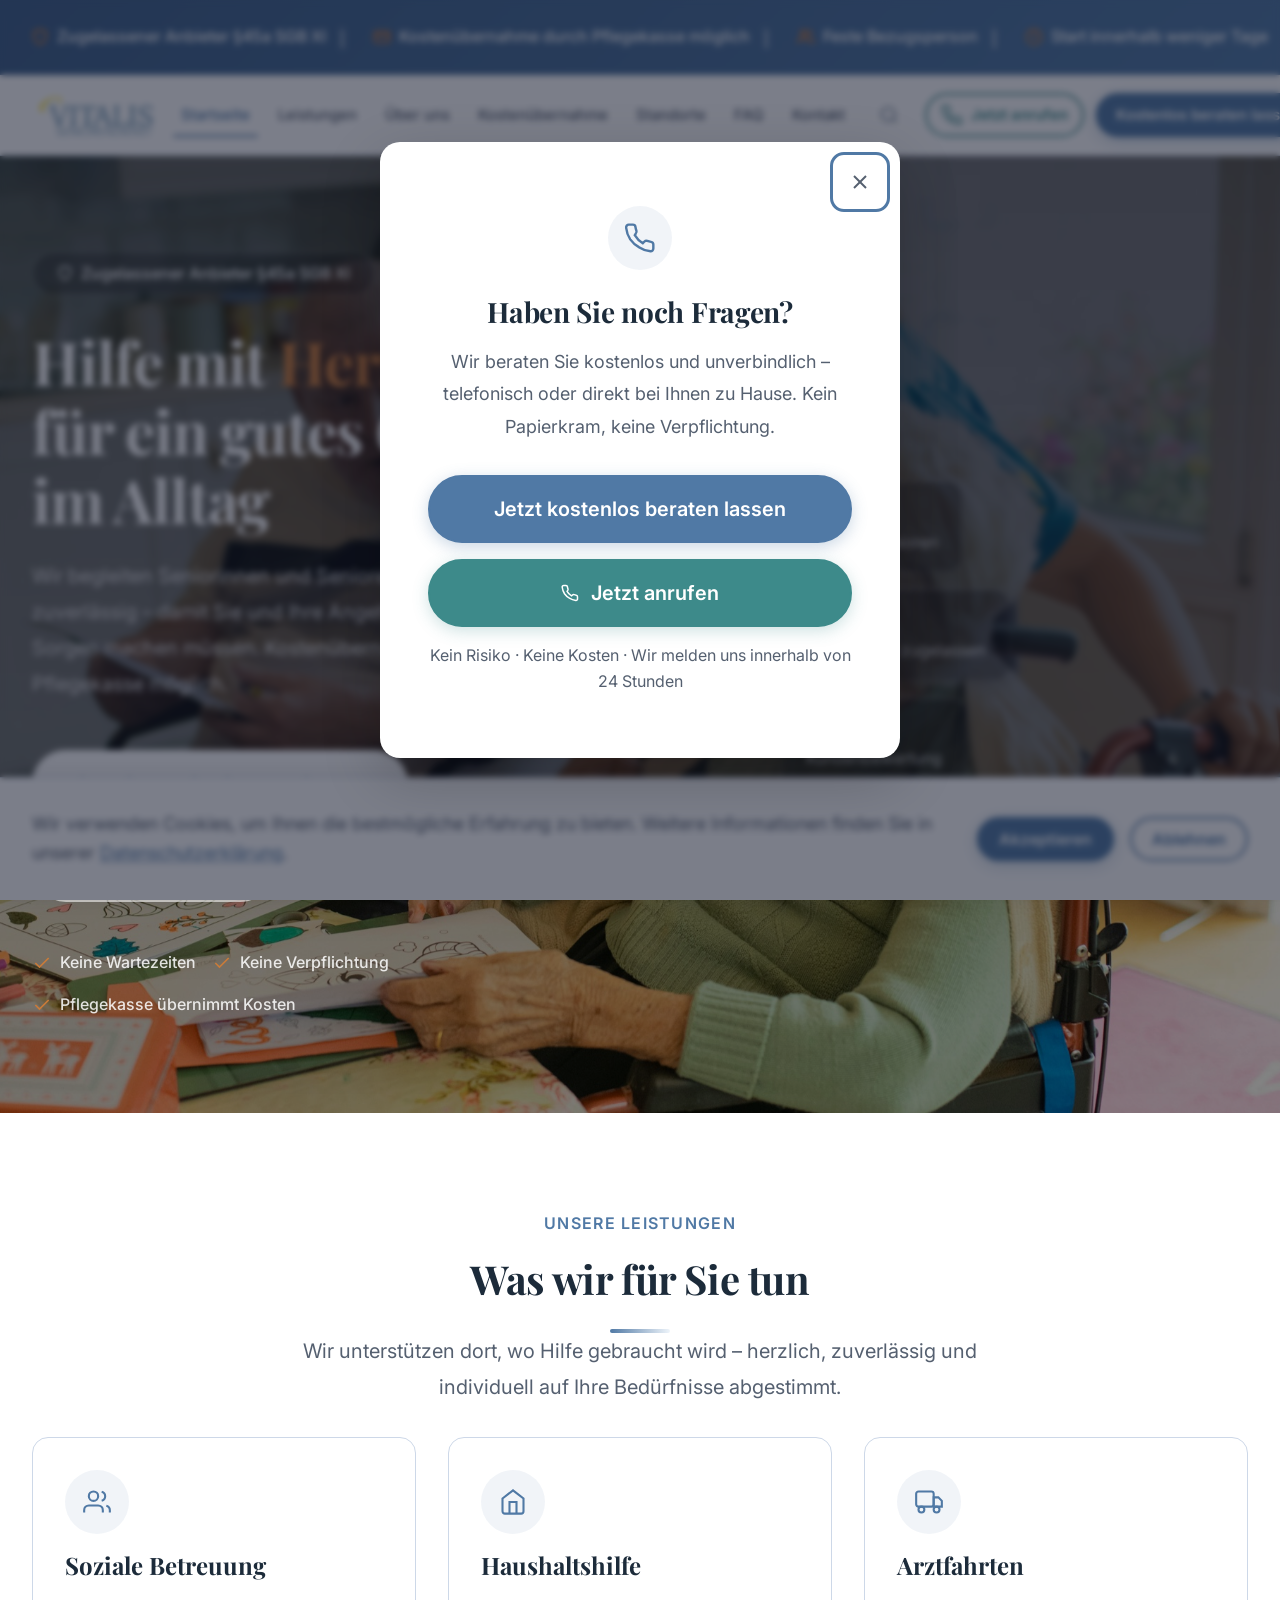
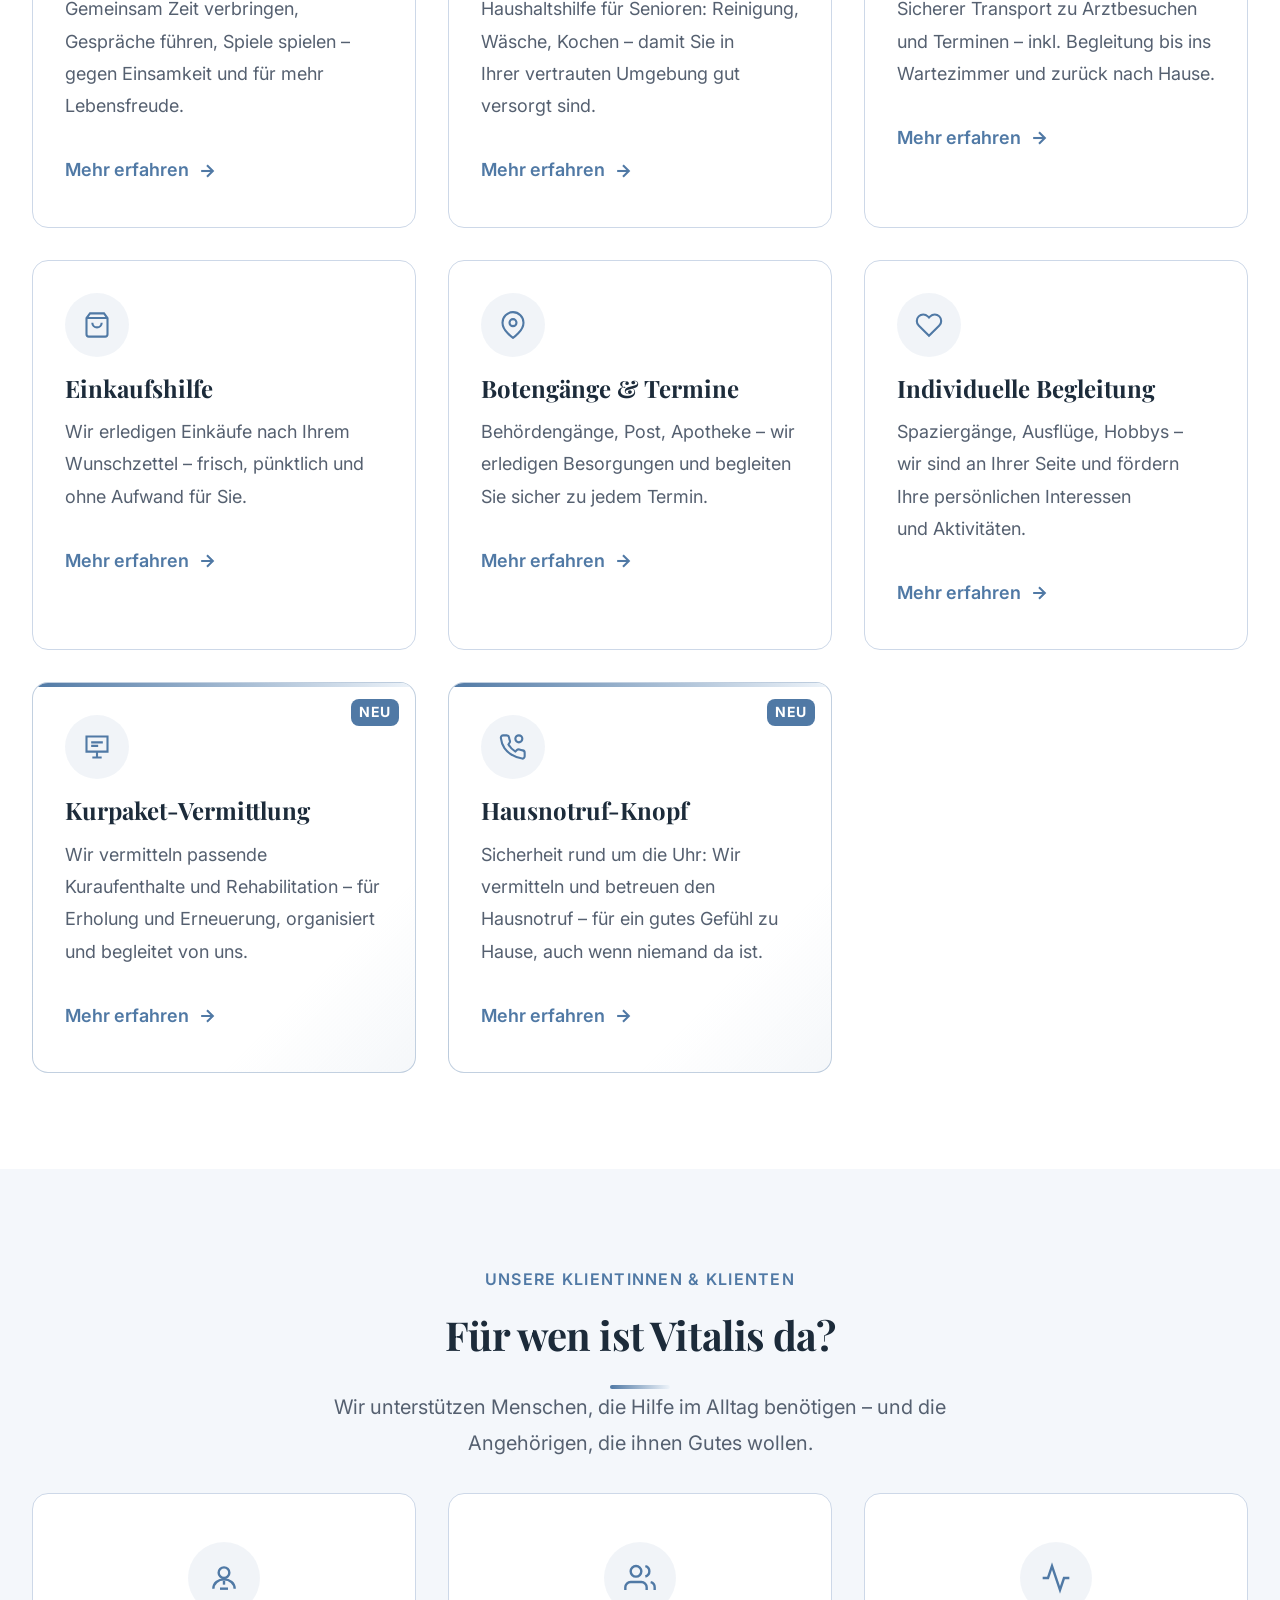
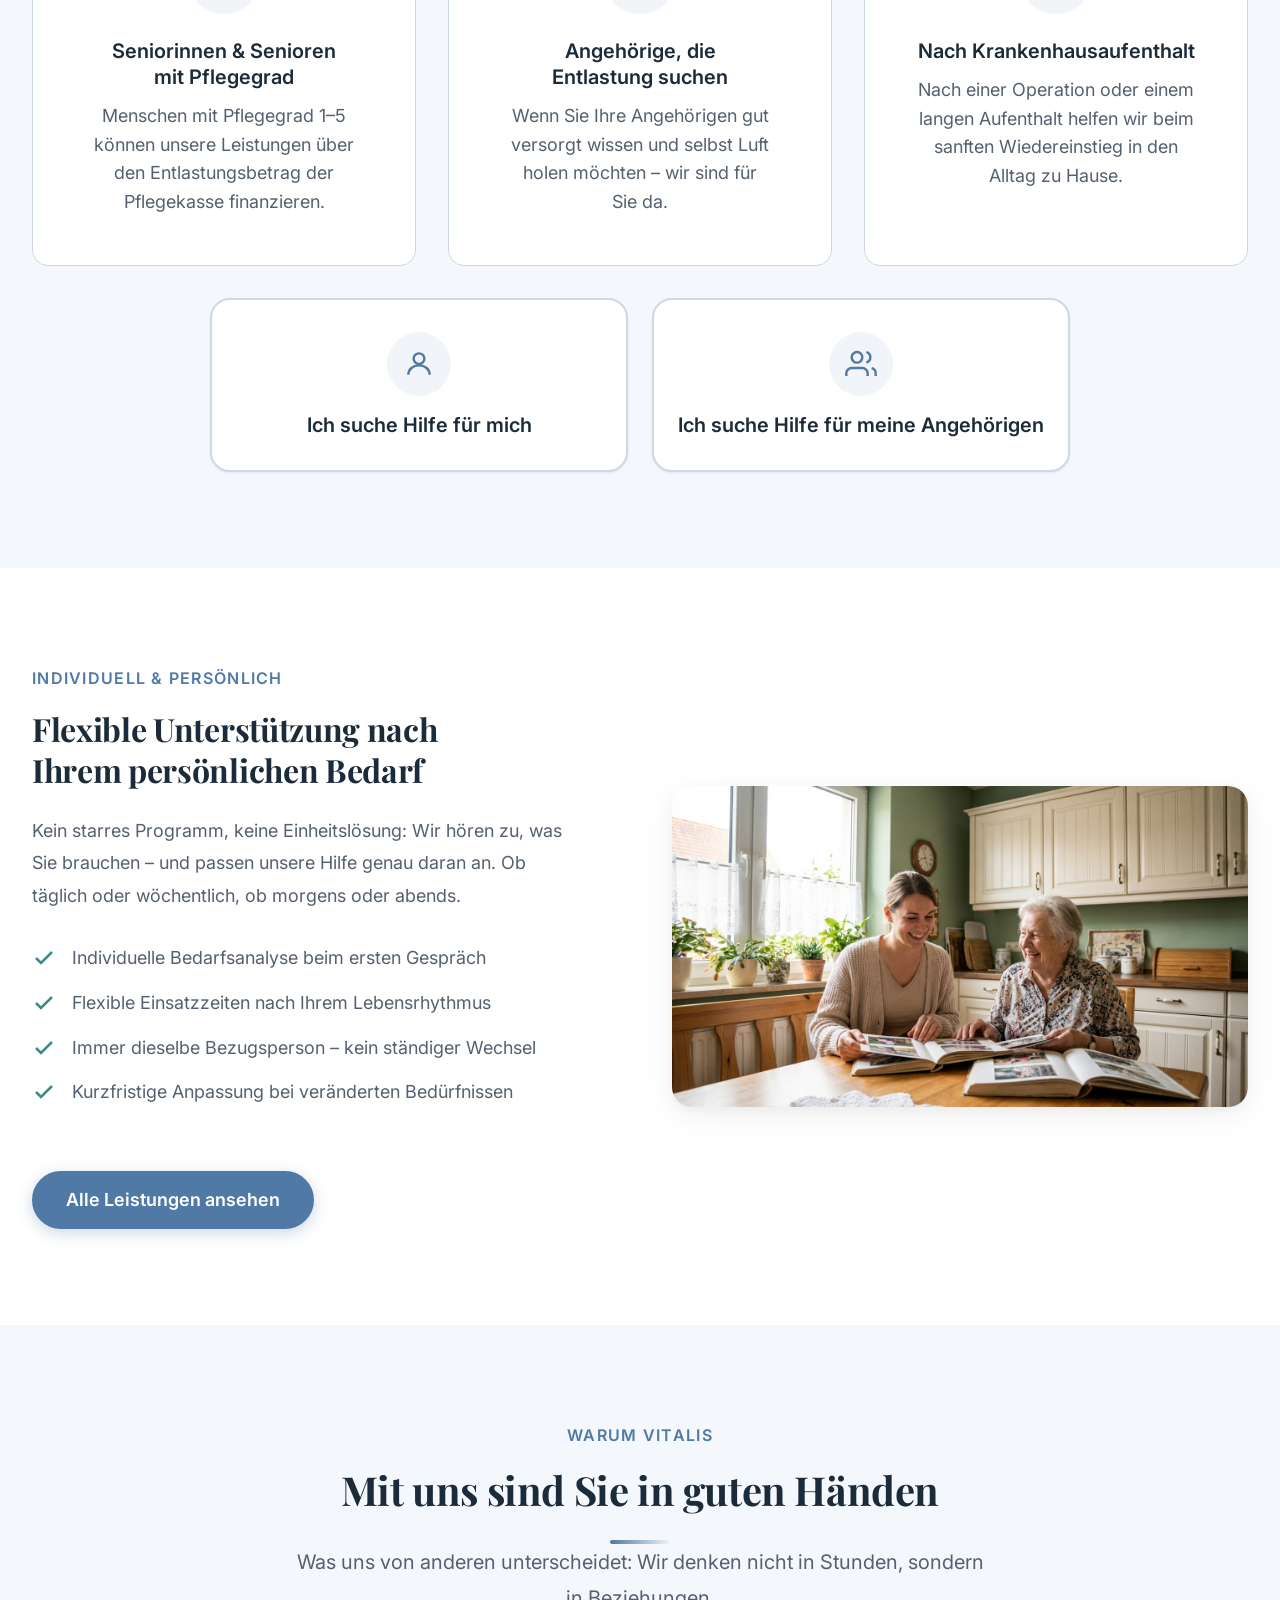
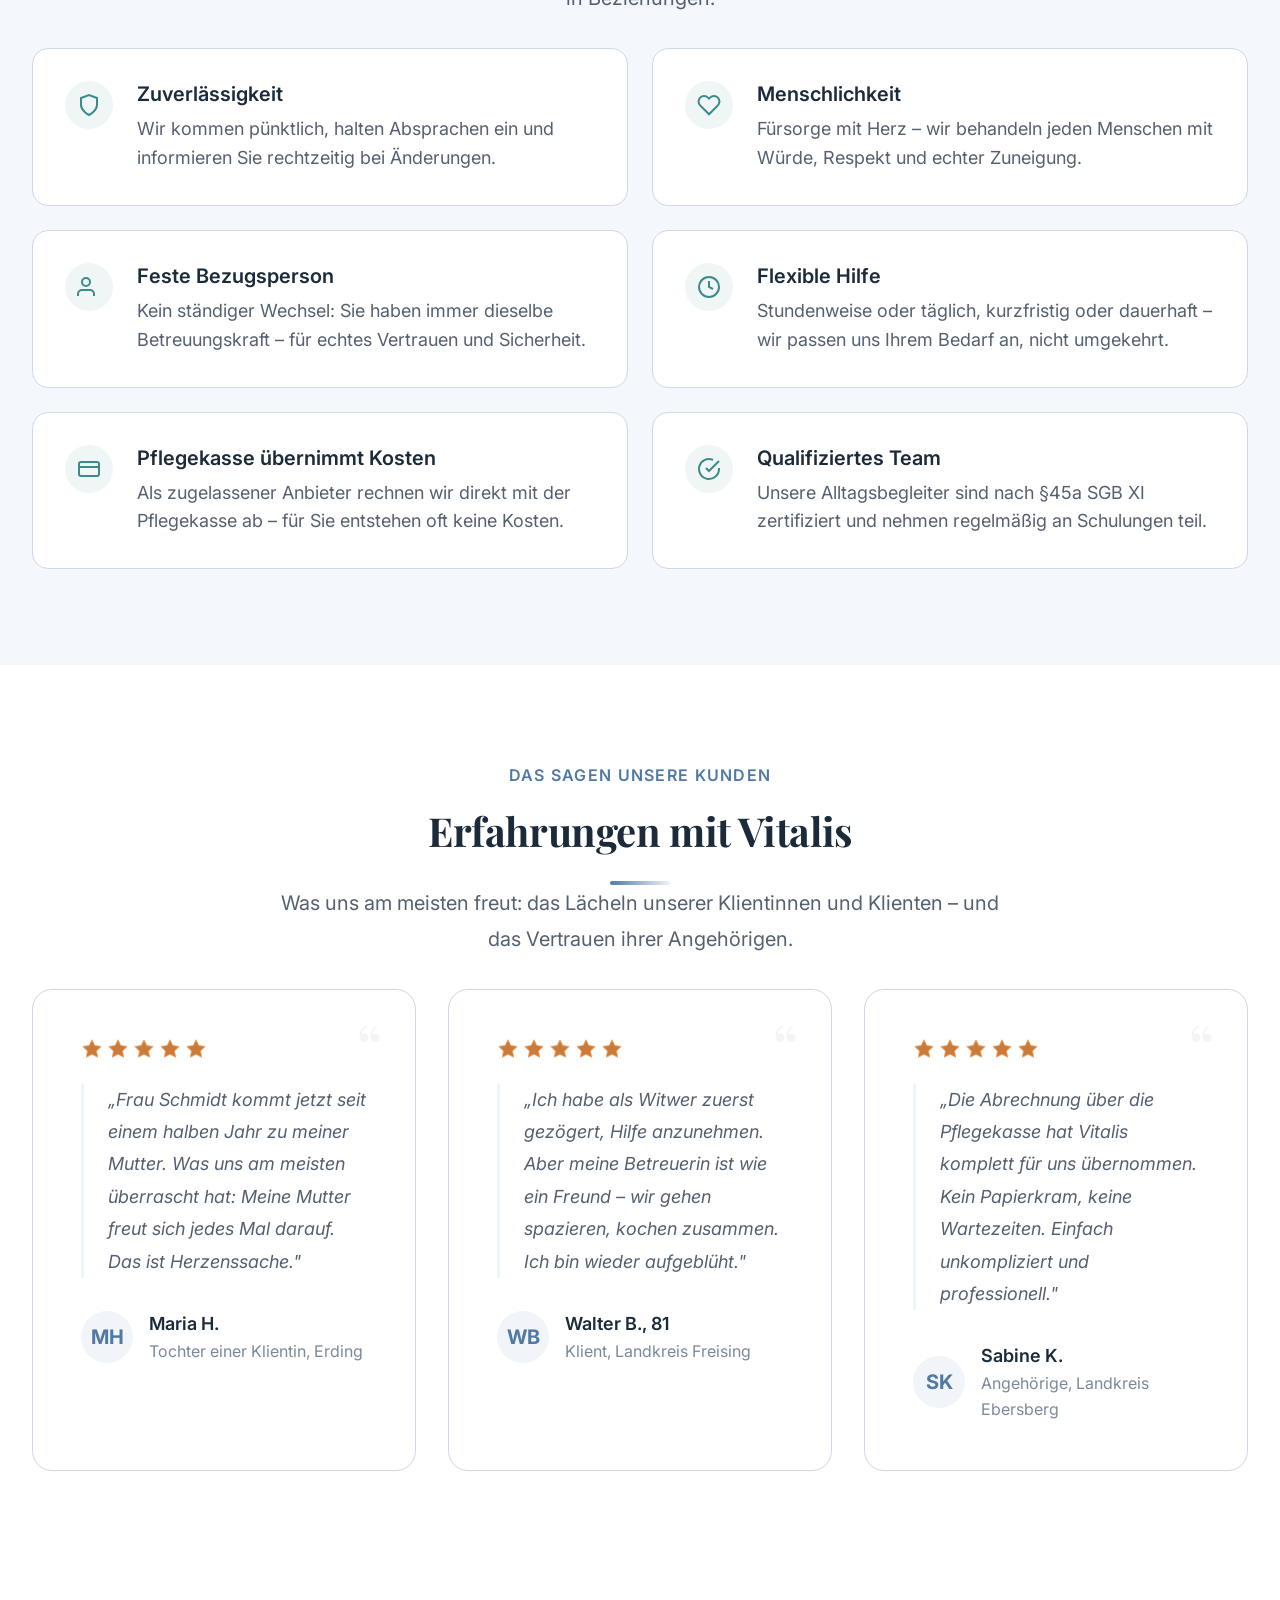
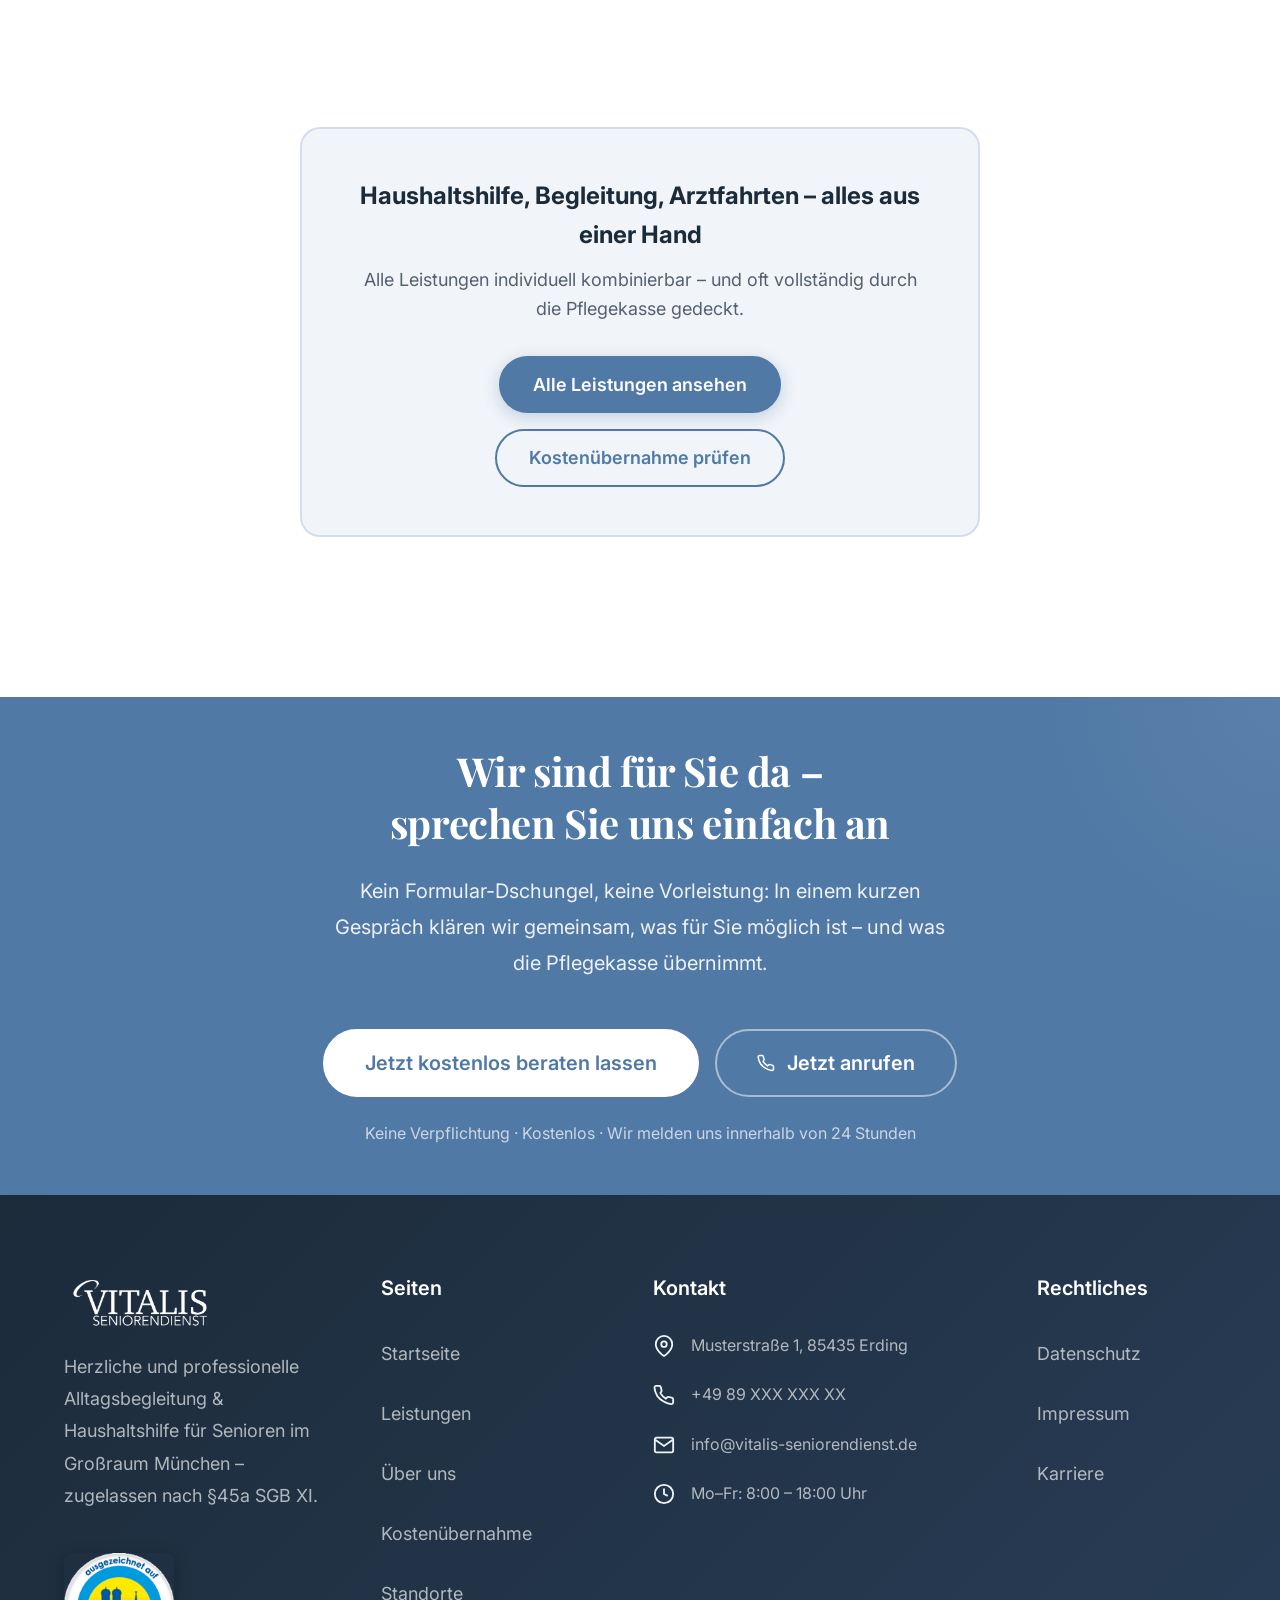
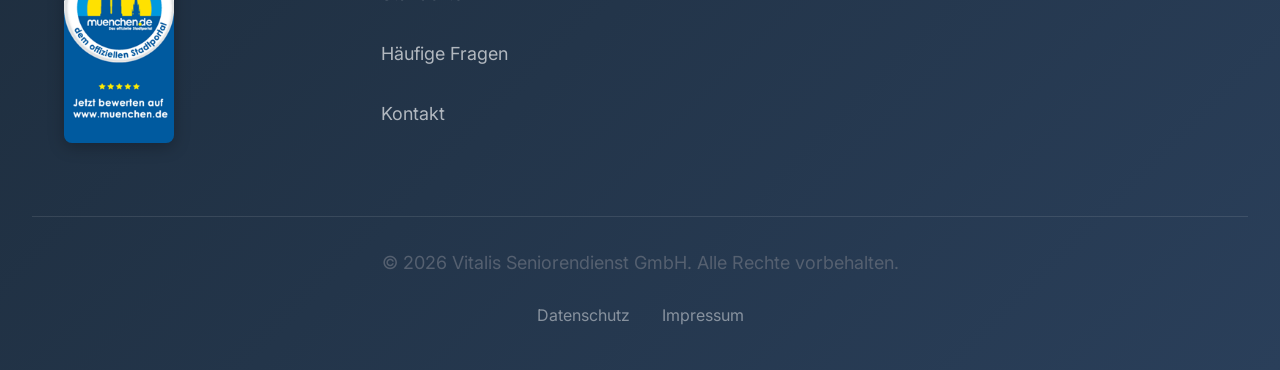
==== index.html @ 9cb6e42f "Fix: INT-211 Startseite – Spacing, Hero-Bild, CTA & Leistungs-Highlights - Hero: Glaseffekt (::befor" ====
<!DOCTYPE html>
<html lang="de">
<head>
  <meta charset="UTF-8" />
  <meta name="viewport" content="width=device-width, initial-scale=1.0" />
  <title>Vitalis Seniorendienst – Hilfe mit Herz für ein gutes Gefühl im Alltag</title>
  <meta name="description" content="Vitalis Seniorendienst GmbH – zugelassener Anbieter nach §45a SGB XI. Alltagsbegleitung, Haushaltshilfe und Seniorenbetreuung im Raum München. Kostenübernahme durch Pflegekasse möglich." />
  <meta name="keywords" content="Haushaltshilfe Senioren München, Alltagsbegleitung Erding, Seniorenbetreuung Pflegekasse, §45a SGB XI" />
  <!-- Performance: DNS Prefetch für externe Ressourcen -->
  <link rel="dns-prefetch" href="https://fonts.googleapis.com" />
<link rel="dns-prefetch" href="https://sorglos-pflege.de" />
  <link rel="preconnect" href="https://fonts.googleapis.com" />
  <link rel="preconnect" href="https://fonts.gstatic.com" crossorigin />
  <!-- CSS kritisch inline-priorisieren -->
  <link rel="preload" href="css/main.css" as="style" />
  <link href="https://fonts.googleapis.com/css2?family=Inter:wght@400;500;600;700&family=Playfair+Display:wght@600;700&display=swap" rel="stylesheet" />
  <link rel="stylesheet" href="css/main.css" />
  <link rel="stylesheet" href="css/components.css" />
  <link rel="stylesheet" href="css/responsive.css" />
</head>
<body>

<a href="#main-content" class="skip-link">Zum Inhalt springen</a>

<!-- ══ HEADER ══════════════════════════════════════════════ -->
<header class="site-header">
  <div class="trust-bar">
    <div class="trust-bar__inner container">
      <span class="trust-bar__item">
        <svg width="15" height="15" viewBox="0 0 24 24" fill="none" stroke="currentColor" stroke-width="2.5" aria-hidden="true"><path d="M12 22s8-4 8-10V5l-8-3-8 3v7c0 6 8 10 8 10z"/></svg>
        Zugelassener Anbieter §45a SGB XI
      </span>
      <span class="trust-bar__divider" aria-hidden="true">|</span>
      <span class="trust-bar__item">
        <svg width="15" height="15" viewBox="0 0 24 24" fill="none" stroke="currentColor" stroke-width="2.5" aria-hidden="true"><rect x="2" y="5" width="20" height="14" rx="2"/><line x1="2" y1="10" x2="22" y2="10"/></svg>
        Kostenübernahme durch Pflegekasse möglich
      </span>
      <span class="trust-bar__divider" aria-hidden="true">|</span>
      <span class="trust-bar__item">
        <svg width="15" height="15" viewBox="0 0 24 24" fill="none" stroke="currentColor" stroke-width="2.5" aria-hidden="true"><path d="M17 21v-2a4 4 0 0 0-4-4H5a4 4 0 0 0-4 4v2"/><circle cx="9" cy="7" r="4"/><path d="M23 21v-2a4 4 0 0 0-3-3.87"/><path d="M16 3.13a4 4 0 0 1 0 7.75"/></svg>
        Feste Bezugsperson
      </span>
      <span class="trust-bar__divider" aria-hidden="true">|</span>
      <span class="trust-bar__item">
        <svg width="15" height="15" viewBox="0 0 24 24" fill="none" stroke="currentColor" stroke-width="2.5" aria-hidden="true"><circle cx="12" cy="12" r="10"/><polyline points="12 6 12 12 16 14"/></svg>
        Start innerhalb weniger Tage
      </span>
    </div>
  </div>
  <nav class="nav" role="navigation" aria-label="Hauptnavigation">
    <div class="nav__inner container">
      <a href="index.html" class="nav__logo" aria-label="Vitalis Seniorendienst – Startseite">
        <img src="images/vitalis-logo.avif" alt="Vitalis Seniorendienst" class="nav__logo-img" width="160" height="48" loading="eager">
      </a>
      <button class="nav__hamburger" aria-label="Menü öffnen" aria-expanded="false" aria-controls="nav-menu">
        <span></span><span></span><span></span>
      </button>
      <ul class="nav__links" id="nav-menu" role="list">
        <li><a href="index.html" class="nav__link is-active" aria-current="page">Startseite</a></li>
        <li><a href="leistungen.html" class="nav__link">Leistungen</a></li>
        <li><a href="ueber-uns.html" class="nav__link">Über uns</a></li>
        <li><a href="kostenuebernahme.html" class="nav__link">Kostenübernahme</a></li>
        <li><a href="standorte.html" class="nav__link">Standorte</a></li>
        <li><a href="faq.html" class="nav__link">FAQ</a></li>
        <li><a href="kontakt.html" class="nav__link">Kontakt</a></li>
      </ul>
      <button class="nav__search-btn" id="searchOpen" aria-label="Suche öffnen" type="button">
        <svg width="20" height="20" viewBox="0 0 24 24" fill="none" stroke="currentColor" stroke-width="2" aria-hidden="true"><circle cx="11" cy="11" r="8"/><line x1="21" y1="21" x2="16.65" y2="16.65"/></svg>
      </button>
      <div class="nav__search-wrap" id="navSearchWrap">
        <div class="nav__search-bar">
          <svg width="18" height="18" viewBox="0 0 24 24" fill="none" stroke="currentColor" stroke-width="2" aria-hidden="true"><circle cx="11" cy="11" r="8"/><line x1="21" y1="21" x2="16.65" y2="16.65"/></svg>
          <input type="search" id="searchInput" class="nav__search-input" placeholder="Seite suchen…" autocomplete="off" spellcheck="false" aria-label="Suche" />
          <button class="nav__search-close" id="searchClose" aria-label="Suche schließen" type="button"><svg width="14" height="14" viewBox="0 0 24 24" fill="none" stroke="currentColor" stroke-width="2.5"><line x1="18" y1="6" x2="6" y2="18"/><line x1="6" y1="6" x2="18" y2="18"/></svg></button>
        </div>
        <div class="nav__search-dropdown" id="searchDropdown">
          <ul id="searchResults" class="nav__search-results" role="listbox"></ul>
          <p id="searchEmpty" class="nav__search-empty" hidden>Keine Ergebnisse gefunden.</p>
        </div>
      </div>
      <div class="nav__actions">
        <a href="tel:+4989XXXXXXXX" class="nav__phone">
          <svg width="18" height="18" viewBox="0 0 24 24" fill="none" stroke="currentColor" stroke-width="2" aria-hidden="true"><path d="M22 16.92v3a2 2 0 0 1-2.18 2 19.79 19.79 0 0 1-8.63-3.07A19.5 19.5 0 0 1 4.69 13a19.79 19.79 0 0 1-3.07-8.67A2 2 0 0 1 3.6 2h3a2 2 0 0 1 2 1.72c.127.96.361 1.903.7 2.81a2 2 0 0 1-.45 2.11L8.09 9.91a16 16 0 0 0 6 6l1.27-1.27a2 2 0 0 1 2.11-.45c.907.339 1.85.573 2.81.7A2 2 0 0 1 22 16.92z"/></svg>
          Jetzt anrufen
        </a>
        <a href="kontakt.html" class="btn btn-primary btn-nav">Kostenlos beraten lassen</a>
      </div>
    </div>
  </nav>
  <div class="nav-overlay" aria-hidden="true"></div>
</header>

<!-- ══ HAUPTINHALT ═════════════════════════════════════════ -->
<main id="main-content">

  <!-- HERO ──────────────────────────────────────────────── -->
  <section class="hero" aria-label="Willkommen bei Vitalis Seniorendienst">
    <div class="hero__inner container">
      <div class="hero__content fade-in">
        <span class="hero__badge">
          <svg width="16" height="16" viewBox="0 0 24 24" fill="none" stroke="currentColor" stroke-width="2" aria-hidden="true"><path d="M12 22s8-4 8-10V5l-8-3-8 3v7c0 6 8 10 8 10z"/></svg>
          Zugelassener Anbieter §45a SGB XI
        </span>
        <h1 class="hero__title">Hilfe mit <span class="hero__title-accent">Herz</span> –<br/>für ein gutes Gefühl<br/>im Alltag</h1>
        <p class="hero__subtitle">Wir begleiten Seniorinnen und Senioren einfühlsam und zuverlässig – damit Sie und Ihre Angehörigen sich keine Sorgen machen müssen. Kostenübernahme durch die Pflegekasse möglich.</p>
        <div class="hero__actions">
          <a href="kontakt.html" class="btn btn-white btn-lg">Jetzt kostenlos beraten lassen</a>
          <a href="tel:+4989XXXXXXXX" class="btn btn-secondary btn-lg" style="border-color:rgba(255,255,255,0.6);color:#fff;">
            <svg width="18" height="18" viewBox="0 0 24 24" fill="none" stroke="currentColor" stroke-width="2" aria-hidden="true"><path d="M22 16.92v3a2 2 0 0 1-2.18 2 19.79 19.79 0 0 1-8.63-3.07A19.5 19.5 0 0 1 4.69 13a19.79 19.79 0 0 1-3.07-8.67A2 2 0 0 1 3.6 2h3a2 2 0 0 1 2 1.72c.127.96.361 1.903.7 2.81a2 2 0 0 1-.45 2.11L8.09 9.91a16 16 0 0 0 6 6l1.27-1.27a2 2 0 0 1 2.11-.45c.907.339 1.85.573 2.81.7A2 2 0 0 1 22 16.92z"/></svg>
            Jetzt anrufen
          </a>
        </div>
        <div class="hero__trust">
          <div class="hero__trust-item">
            <svg width="20" height="20" viewBox="0 0 24 24" fill="none" stroke="currentColor" stroke-width="2" aria-hidden="true"><polyline points="20 6 9 17 4 12"/></svg>
            Keine Wartezeiten
          </div>
          <div class="hero__trust-item">
            <svg width="20" height="20" viewBox="0 0 24 24" fill="none" stroke="currentColor" stroke-width="2" aria-hidden="true"><polyline points="20 6 9 17 4 12"/></svg>
            Keine Verpflichtung
          </div>
          <div class="hero__trust-item">
            <svg width="20" height="20" viewBox="0 0 24 24" fill="none" stroke="currentColor" stroke-width="2" aria-hidden="true"><polyline points="20 6 9 17 4 12"/></svg>
            Pflegekasse übernimmt Kosten
          </div>
        </div>
      </div>
      <!-- Trust-Statistiken (rechte Spalte auf Desktop) -->
      <div class="hero__stats" aria-label="Zahlen und Fakten">
        <div class="hero__stat">
          <span class="hero__stat-number">500+</span>
          <span class="hero__stat-label">Betreute Senioren</span>
        </div>
        <div class="hero__stat">
          <span class="hero__stat-number">§45a</span>
          <span class="hero__stat-label">Pflegekasse zugelassen</span>
        </div>
        <div class="hero__stat">
          <span class="hero__stat-number">5&#9733;</span>
          <span class="hero__stat-label">Kundenbewertung</span>
        </div>
      </div>
    </div>
  </section>

  <!-- LEISTUNGEN ÜBERBLICK ────────────────────────────── -->
  <section class="section bg-white" aria-labelledby="leistungen-heading">
    <div class="container">
      <div class="section-header">
        <span class="section-header__label">Unsere Leistungen</span>
        <h2 class="section-header__title" id="leistungen-heading">Was wir für Sie tun</h2>
        <div class="section-header__accent" aria-hidden="true"></div>
        <p class="section-header__text">Wir unterstützen dort, wo Hilfe gebraucht wird – herzlich, zuverlässig und individuell auf Ihre Bedürfnisse abgestimmt.</p>
      </div>
      <div class="grid grid-3 stagger-children" style="margin-top: var(--spacing-lg);">
        <article class="feature-card fade-in">
          <div class="feature-card__icon" aria-hidden="true">
            <svg width="32" height="32" viewBox="0 0 24 24" fill="none" stroke="currentColor" stroke-width="1.8"><path d="M17 21v-2a4 4 0 0 0-4-4H5a4 4 0 0 0-4 4v2"/><circle cx="9" cy="7" r="4"/><path d="M23 21v-2a4 4 0 0 0-3-3.87"/><path d="M16 3.13a4 4 0 0 1 0 7.75"/></svg>
          </div>
          <h3 class="feature-card__title">Soziale Betreuung</h3>
          <p class="feature-card__text">Gemeinsam Zeit verbringen, Gespräche führen, Spiele spielen – gegen Einsamkeit und für mehr Lebensfreude.</p>
          <a href="leistungen.html#soziale-betreuung" class="feature-card__link">
            Mehr erfahren
            <svg width="16" height="16" viewBox="0 0 24 24" fill="none" stroke="currentColor" stroke-width="2.5" aria-hidden="true"><line x1="5" y1="12" x2="19" y2="12"/><polyline points="12 5 19 12 12 19"/></svg>
          </a>
        </article>
        <article class="feature-card fade-in">
          <div class="feature-card__icon" aria-hidden="true">
            <svg width="32" height="32" viewBox="0 0 24 24" fill="none" stroke="currentColor" stroke-width="1.8"><path d="M3 9l9-7 9 7v11a2 2 0 0 1-2 2H5a2 2 0 0 1-2-2z"/><polyline points="9 22 9 12 15 12 15 22"/></svg>
          </div>
          <h3 class="feature-card__title">Haushaltshilfe</h3>
          <p class="feature-card__text">Haushaltshilfe für Senioren: Reinigung, Wäsche, Kochen – damit Sie in Ihrer vertrauten Umgebung gut versorgt sind.</p>
          <a href="leistungen.html#haushaltshilfe" class="feature-card__link">
            Mehr erfahren
            <svg width="16" height="16" viewBox="0 0 24 24" fill="none" stroke="currentColor" stroke-width="2.5" aria-hidden="true"><line x1="5" y1="12" x2="19" y2="12"/><polyline points="12 5 19 12 12 19"/></svg>
          </a>
        </article>
        <article class="feature-card fade-in">
          <div class="feature-card__icon" aria-hidden="true">
            <svg width="32" height="32" viewBox="0 0 24 24" fill="none" stroke="currentColor" stroke-width="1.8"><rect x="1" y="3" width="15" height="13" rx="2"/><polygon points="16 8 20 8 23 11 23 16 16 16 16 8"/><circle cx="5.5" cy="18.5" r="2.5"/><circle cx="18.5" cy="18.5" r="2.5"/></svg>
          </div>
          <h3 class="feature-card__title">Arztfahrten</h3>
          <p class="feature-card__text">Sicherer Transport zu Arztbesuchen und Terminen – inkl. Begleitung bis ins Wartezimmer und zurück nach Hause.</p>
          <a href="leistungen.html#arztfahrten" class="feature-card__link">
            Mehr erfahren
            <svg width="16" height="16" viewBox="0 0 24 24" fill="none" stroke="currentColor" stroke-width="2.5" aria-hidden="true"><line x1="5" y1="12" x2="19" y2="12"/><polyline points="12 5 19 12 12 19"/></svg>
          </a>
        </article>
        <article class="feature-card fade-in">
          <div class="feature-card__icon" aria-hidden="true">
            <svg width="32" height="32" viewBox="0 0 24 24" fill="none" stroke="currentColor" stroke-width="1.8"><path d="M6 2L3 6v14a2 2 0 0 0 2 2h14a2 2 0 0 0 2-2V6l-3-4z"/><line x1="3" y1="6" x2="21" y2="6"/><path d="M16 10a4 4 0 0 1-8 0"/></svg>
          </div>
          <h3 class="feature-card__title">Einkaufshilfe</h3>
          <p class="feature-card__text">Wir erledigen Einkäufe nach Ihrem Wunschzettel – frisch, pünktlich und ohne Aufwand für Sie.</p>
          <a href="leistungen.html#einkaufshilfe" class="feature-card__link">
            Mehr erfahren
            <svg width="16" height="16" viewBox="0 0 24 24" fill="none" stroke="currentColor" stroke-width="2.5" aria-hidden="true"><line x1="5" y1="12" x2="19" y2="12"/><polyline points="12 5 19 12 12 19"/></svg>
          </a>
        </article>
        <article class="feature-card fade-in">
          <div class="feature-card__icon" aria-hidden="true">
            <svg width="32" height="32" viewBox="0 0 24 24" fill="none" stroke="currentColor" stroke-width="1.8"><path d="M21 10c0 7-9 13-9 13s-9-6-9-13a9 9 0 0 1 18 0z"/><circle cx="12" cy="10" r="3"/></svg>
          </div>
          <h3 class="feature-card__title">Botengänge & Termine</h3>
          <p class="feature-card__text">Behördengänge, Post, Apotheke – wir erledigen Besorgungen und begleiten Sie sicher zu jedem Termin.</p>
          <a href="leistungen.html#botengaenge" class="feature-card__link">
            Mehr erfahren
            <svg width="16" height="16" viewBox="0 0 24 24" fill="none" stroke="currentColor" stroke-width="2.5" aria-hidden="true"><line x1="5" y1="12" x2="19" y2="12"/><polyline points="12 5 19 12 12 19"/></svg>
          </a>
        </article>
        <article class="feature-card fade-in">
          <div class="feature-card__icon" aria-hidden="true">
            <svg width="32" height="32" viewBox="0 0 24 24" fill="none" stroke="currentColor" stroke-width="1.8"><path d="M20.84 4.61a5.5 5.5 0 0 0-7.78 0L12 5.67l-1.06-1.06a5.5 5.5 0 0 0-7.78 7.78l1.06 1.06L12 21.23l7.78-7.78 1.06-1.06a5.5 5.5 0 0 0 0-7.78z"/></svg>
          </div>
          <h3 class="feature-card__title">Individuelle Begleitung</h3>
          <p class="feature-card__text">Spaziergänge, Ausflüge, Hobbys – wir sind an Ihrer Seite und fördern Ihre persönlichen Interessen und Aktivitäten.</p>
          <a href="leistungen.html" class="feature-card__link">
            Mehr erfahren
            <svg width="16" height="16" viewBox="0 0 24 24" fill="none" stroke="currentColor" stroke-width="2.5" aria-hidden="true"><line x1="5" y1="12" x2="19" y2="12"/><polyline points="12 5 19 12 12 19"/></svg>
          </a>
        </article>
        <article class="feature-card feature-card--highlight fade-in">
          <span class="feature-card__badge">Neu</span>
          <div class="feature-card__icon" aria-hidden="true">
            <svg width="32" height="32" viewBox="0 0 24 24" fill="none" stroke="currentColor" stroke-width="1.8"><path d="M3 3h18v13H3z"/><path d="M8 21h8"/><path d="M12 16v5"/><path d="M7 8h10"/><path d="M7 11h6"/></svg>
          </div>
          <h3 class="feature-card__title">Kurpaket-Vermittlung</h3>
          <p class="feature-card__text">Wir vermitteln passende Kuraufenthalte und Rehabilitation – für Erholung und Erneuerung, organisiert und begleitet von uns.</p>
          <a href="leistungen.html#kurpakete" class="feature-card__link">
            Mehr erfahren
            <svg width="16" height="16" viewBox="0 0 24 24" fill="none" stroke="currentColor" stroke-width="2.5" aria-hidden="true"><line x1="5" y1="12" x2="19" y2="12"/><polyline points="12 5 19 12 12 19"/></svg>
          </a>
        </article>
        <article class="feature-card feature-card--highlight fade-in">
          <span class="feature-card__badge">Neu</span>
          <div class="feature-card__icon" aria-hidden="true">
            <svg width="32" height="32" viewBox="0 0 24 24" fill="none" stroke="currentColor" stroke-width="1.8"><path d="M22 16.92v3a2 2 0 0 1-2.18 2 19.79 19.79 0 0 1-8.63-3.07A19.5 19.5 0 0 1 4.69 13a19.79 19.79 0 0 1-3.07-8.67A2 2 0 0 1 3.6 2h3a2 2 0 0 1 2 1.72c.127.96.361 1.903.7 2.81a2 2 0 0 1-.45 2.11L8.09 9.91a16 16 0 0 0 6 6l1.27-1.27a2 2 0 0 1 2.11-.45c.907.339 1.85.573 2.81.7A2 2 0 0 1 22 16.92z"/><circle cx="17" cy="5" r="3"/></svg>
          </div>
          <h3 class="feature-card__title">Hausnotruf-Knopf</h3>
          <p class="feature-card__text">Sicherheit rund um die Uhr: Wir vermitteln und betreuen den Hausnotruf – für ein gutes Gefühl zu Hause, auch wenn niemand da ist.</p>
          <a href="leistungen.html#hausnotruf" class="feature-card__link">
            Mehr erfahren
            <svg width="16" height="16" viewBox="0 0 24 24" fill="none" stroke="currentColor" stroke-width="2.5" aria-hidden="true"><line x1="5" y1="12" x2="19" y2="12"/><polyline points="12 5 19 12 12 19"/></svg>
          </a>
        </article>
      </div>
    </div>
  </section>

  <!-- FÜR WEN ─────────────────────────────────────────── -->
  <section class="section bg-section" aria-labelledby="fuer-wen-heading">
    <div class="container">
      <div class="section-header">
        <span class="section-header__label">Unsere Klientinnen & Klienten</span>
        <h2 class="section-header__title" id="fuer-wen-heading">Für wen ist Vitalis da?</h2>
        <div class="section-header__accent" aria-hidden="true"></div>
        <p class="section-header__text">Wir unterstützen Menschen, die Hilfe im Alltag benötigen – und die Angehörigen, die ihnen Gutes wollen.</p>
      </div>
      <div class="target-cards stagger-children" style="margin-top: var(--spacing-xl);">
        <div class="target-card fade-in">
          <div class="target-card__icon" aria-hidden="true">
            <svg width="36" height="36" viewBox="0 0 24 24" fill="none" stroke="currentColor" stroke-width="1.8"><circle cx="12" cy="8" r="4"/><path d="M4 20c0-4 3.6-7 8-7s8 3 8 7"/><line x1="12" y1="14" x2="12" y2="17"/><line x1="9" y1="20" x2="15" y2="20"/></svg>
          </div>
          <h3 class="target-card__title">Seniorinnen &amp; Senioren mit Pflegegrad</h3>
          <p class="target-card__text">Menschen mit Pflegegrad 1–5 können unsere Leistungen über den Entlastungsbetrag der Pflegekasse finanzieren.</p>
        </div>
        <div class="target-card fade-in">
          <div class="target-card__icon" aria-hidden="true">
            <svg width="36" height="36" viewBox="0 0 24 24" fill="none" stroke="currentColor" stroke-width="1.8"><path d="M17 21v-2a4 4 0 0 0-4-4H5a4 4 0 0 0-4 4v2"/><circle cx="9" cy="7" r="4"/><path d="M23 21v-2a4 4 0 0 0-3-3.87"/><path d="M16 3.13a4 4 0 0 1 0 7.75"/></svg>
          </div>
          <h3 class="target-card__title">Angehörige, die Entlastung suchen</h3>
          <p class="target-card__text">Wenn Sie Ihre Angehörigen gut versorgt wissen und selbst Luft holen möchten – wir sind für Sie da.</p>
        </div>
        <div class="target-card fade-in">
          <div class="target-card__icon" aria-hidden="true">
            <svg width="36" height="36" viewBox="0 0 24 24" fill="none" stroke="currentColor" stroke-width="1.8"><path d="M22 12h-4l-3 9L9 3l-3 9H2"/></svg>
          </div>
          <h3 class="target-card__title">Nach Krankenhausaufenthalt</h3>
          <p class="target-card__text">Nach einer Operation oder einem langen Aufenthalt helfen wir beim sanften Wiedereinstieg in den Alltag zu Hause.</p>
        </div>
      </div>

      <!-- FÜR WEN – MINI-CHECK -->
      <div class="fuer-wen" id="fuer-wen" style="margin-top: var(--spacing-xl);">
        <div class="fuer-wen__buttons">
          <button
            type="button"
            class="fuer-wen__btn"
            data-target="fuer-wen-panel-selbst"
            aria-expanded="false"
            aria-controls="fuer-wen-panel-selbst"
          >
            <span class="fuer-wen__btn-icon" aria-hidden="true">
              <svg width="32" height="32" viewBox="0 0 24 24" fill="none" stroke="currentColor" stroke-width="1.8" aria-hidden="true"><circle cx="12" cy="8" r="4"/><path d="M4 20c0-4 3.6-7 8-7s8 3 8 7"/></svg>
            </span>
            Ich suche Hilfe für mich
          </button>
          <button
            type="button"
            class="fuer-wen__btn"
            data-target="fuer-wen-panel-angehoerige"
            aria-expanded="false"
            aria-controls="fuer-wen-panel-angehoerige"
          >
            <span class="fuer-wen__btn-icon" aria-hidden="true">
              <svg width="32" height="32" viewBox="0 0 24 24" fill="none" stroke="currentColor" stroke-width="1.8" aria-hidden="true"><path d="M17 21v-2a4 4 0 0 0-4-4H5a4 4 0 0 0-4 4v2"/><circle cx="9" cy="7" r="4"/><path d="M23 21v-2a4 4 0 0 0-3-3.87"/><path d="M16 3.13a4 4 0 0 1 0 7.75"/></svg>
            </span>
            Ich suche Hilfe für meine Angehörigen
          </button>
        </div>

        <div class="fuer-wen__panel" id="fuer-wen-panel-selbst" aria-hidden="true">
          <div class="fuer-wen__panel-inner">
            <p class="fuer-wen__panel-text">
              Haben Sie bereits einen Pflegegrad? Die Kosten können vollständig übernommen werden –
              der Entlastungsbetrag nach §45b beträgt 125&nbsp;€/Monat und ist für unsere Leistungen einsetzbar.
            </p>
            <a href="kostenuebernahme.html" class="btn btn-primary btn-lg">
              Anspruch prüfen
              <svg width="18" height="18" viewBox="0 0 24 24" fill="none" stroke="currentColor" stroke-width="2.5" aria-hidden="true"><line x1="5" y1="12" x2="19" y2="12"/><polyline points="12 5 19 12 12 19"/></svg>
            </a>
          </div>
        </div>

        <div class="fuer-wen__panel" id="fuer-wen-panel-angehoerige" aria-hidden="true">
          <div class="fuer-wen__panel-inner">
            <p class="fuer-wen__panel-text">
              Viele Angehörige unterschätzen die Leistungen der Pflegekasse. Unser Wizard zeigt Ihnen
              in 2 Minuten, welche Leistungen möglich sind – und wie hoch die monatliche Übernahme sein kann.
            </p>
            <a href="kostenuebernahme.html" class="btn btn-primary btn-lg">
              Jetzt Anspruch prüfen
              <svg width="18" height="18" viewBox="0 0 24 24" fill="none" stroke="currentColor" stroke-width="2.5" aria-hidden="true"><line x1="5" y1="12" x2="19" y2="12"/><polyline points="12 5 19 12 12 19"/></svg>
            </a>
          </div>
        </div>
      </div>

    </div>
  </section>

  <!-- FEATURE SECTION ─────────────────────────────────── -->
  <section class="section bg-white" aria-labelledby="individuelle-hilfe-heading">
    <div class="container">
      <div class="feature-section">
        <div class="feature-section__content fade-in-left">
          <span class="feature-section__label">Individuell & persönlich</span>
          <h2 class="feature-section__title" id="individuelle-hilfe-heading">Flexible Unterstützung nach Ihrem persönlichen Bedarf</h2>
          <p class="feature-section__text">Kein starres Programm, keine Einheitslösung: Wir hören zu, was Sie brauchen – und passen unsere Hilfe genau daran an. Ob täglich oder wöchentlich, ob morgens oder abends.</p>
          <ul class="feature-section__list" role="list">
            <li class="feature-section__list-item">
              <svg width="20" height="20" viewBox="0 0 24 24" fill="none" stroke="currentColor" stroke-width="2.5" aria-hidden="true"><polyline points="20 6 9 17 4 12"/></svg>
              Individuelle Bedarfsanalyse beim ersten Gespräch
            </li>
            <li class="feature-section__list-item">
              <svg width="20" height="20" viewBox="0 0 24 24" fill="none" stroke="currentColor" stroke-width="2.5" aria-hidden="true"><polyline points="20 6 9 17 4 12"/></svg>
              Flexible Einsatzzeiten nach Ihrem Lebensrhythmus
            </li>
            <li class="feature-section__list-item">
              <svg width="20" height="20" viewBox="0 0 24 24" fill="none" stroke="currentColor" stroke-width="2.5" aria-hidden="true"><polyline points="20 6 9 17 4 12"/></svg>
              Immer dieselbe Bezugsperson – kein ständiger Wechsel
            </li>
            <li class="feature-section__list-item">
              <svg width="20" height="20" viewBox="0 0 24 24" fill="none" stroke="currentColor" stroke-width="2.5" aria-hidden="true"><polyline points="20 6 9 17 4 12"/></svg>
              Kurzfristige Anpassung bei veränderten Bedürfnissen
            </li>
          </ul>
          <a href="leistungen.html" class="btn btn-primary" style="margin-top: var(--spacing-xl);">Alle Leistungen ansehen</a>
        </div>
        <div class="feature-section__image fade-in-right">
          <img
            src="images/individuell.jpeg"
            alt="Betreuerin und ältere Dame schauen gemeinsam lachend in ein Fotoalbum"
            width="700" height="550"
            loading="lazy"
          />
        </div>
      </div>
    </div>
  </section>

  <!-- VORTEILE ─────────────────────────────────────────── -->
  <section class="section bg-section" aria-labelledby="vorteile-heading">
    <div class="container">
      <div class="section-header">
        <span class="section-header__label">Warum Vitalis</span>
        <h2 class="section-header__title" id="vorteile-heading">Mit uns sind Sie in guten Händen</h2>
        <div class="section-header__accent" aria-hidden="true"></div>
        <p class="section-header__text">Was uns von anderen unterscheidet: Wir denken nicht in Stunden, sondern in Beziehungen.</p>
      </div>
      <div class="vorteile-list stagger-children" style="margin-top: var(--spacing-xl);">
        <div class="vorteile-item fade-in">
          <div class="vorteile-item__icon" aria-hidden="true">
            <svg width="28" height="28" viewBox="0 0 24 24" fill="none" stroke="currentColor" stroke-width="2"><path d="M12 22s8-4 8-10V5l-8-3-8 3v7c0 6 8 10 8 10z"/></svg>
          </div>
          <div class="vorteile-item__content">
            <h3 class="vorteile-item__title">Zuverlässigkeit</h3>
            <p class="vorteile-item__text">Wir kommen pünktlich, halten Absprachen ein und informieren Sie rechtzeitig bei Änderungen.</p>
          </div>
        </div>
        <div class="vorteile-item fade-in">
          <div class="vorteile-item__icon" aria-hidden="true">
            <svg width="28" height="28" viewBox="0 0 24 24" fill="none" stroke="currentColor" stroke-width="2"><path d="M20.84 4.61a5.5 5.5 0 0 0-7.78 0L12 5.67l-1.06-1.06a5.5 5.5 0 0 0-7.78 7.78l1.06 1.06L12 21.23l7.78-7.78 1.06-1.06a5.5 5.5 0 0 0 0-7.78z"/></svg>
          </div>
          <div class="vorteile-item__content">
            <h3 class="vorteile-item__title">Menschlichkeit</h3>
            <p class="vorteile-item__text">Fürsorge mit Herz – wir behandeln jeden Menschen mit Würde, Respekt und echter Zuneigung.</p>
          </div>
        </div>
        <div class="vorteile-item fade-in">
          <div class="vorteile-item__icon" aria-hidden="true">
            <svg width="28" height="28" viewBox="0 0 24 24" fill="none" stroke="currentColor" stroke-width="2"><path d="M17 21v-2a4 4 0 0 0-4-4H5a4 4 0 0 0-4 4v2"/><circle cx="9" cy="7" r="4"/></svg>
          </div>
          <div class="vorteile-item__content">
            <h3 class="vorteile-item__title">Feste Bezugsperson</h3>
            <p class="vorteile-item__text">Kein ständiger Wechsel: Sie haben immer dieselbe Betreuungskraft – für echtes Vertrauen und Sicherheit.</p>
          </div>
        </div>
        <div class="vorteile-item fade-in">
          <div class="vorteile-item__icon" aria-hidden="true">
            <svg width="28" height="28" viewBox="0 0 24 24" fill="none" stroke="currentColor" stroke-width="2"><circle cx="12" cy="12" r="10"/><polyline points="12 6 12 12 16 14"/></svg>
          </div>
          <div class="vorteile-item__content">
            <h3 class="vorteile-item__title">Flexible Hilfe</h3>
            <p class="vorteile-item__text">Stundenweise oder täglich, kurzfristig oder dauerhaft – wir passen uns Ihrem Bedarf an, nicht umgekehrt.</p>
          </div>
        </div>
        <div class="vorteile-item fade-in">
          <div class="vorteile-item__icon" aria-hidden="true">
            <svg width="28" height="28" viewBox="0 0 24 24" fill="none" stroke="currentColor" stroke-width="2"><rect x="2" y="5" width="20" height="14" rx="2"/><line x1="2" y1="10" x2="22" y2="10"/></svg>
          </div>
          <div class="vorteile-item__content">
            <h3 class="vorteile-item__title">Pflegekasse übernimmt Kosten</h3>
            <p class="vorteile-item__text">Als zugelassener Anbieter rechnen wir direkt mit der Pflegekasse ab – für Sie entstehen oft keine Kosten.</p>
          </div>
        </div>
        <div class="vorteile-item fade-in">
          <div class="vorteile-item__icon" aria-hidden="true">
            <svg width="28" height="28" viewBox="0 0 24 24" fill="none" stroke="currentColor" stroke-width="2"><path d="M22 11.08V12a10 10 0 1 1-5.93-9.14"/><polyline points="22 4 12 14.01 9 11.01"/></svg>
          </div>
          <div class="vorteile-item__content">
            <h3 class="vorteile-item__title">Qualifiziertes Team</h3>
            <p class="vorteile-item__text">Unsere Alltagsbegleiter sind nach §45a SGB XI zertifiziert und nehmen regelmäßig an Schulungen teil.</p>
          </div>
        </div>
      </div>
    </div>
  </section>

  <!-- TESTIMONIALS ─────────────────────────────────────── -->
  <section class="section bg-white" aria-labelledby="testimonials-heading">
    <div class="container">
      <div class="section-header">
        <span class="section-header__label">Das sagen unsere Kunden</span>
        <h2 class="section-header__title" id="testimonials-heading">Erfahrungen mit Vitalis</h2>
        <div class="section-header__accent" aria-hidden="true"></div>
        <p class="section-header__text">Was uns am meisten freut: das Lächeln unserer Klientinnen und Klienten – und das Vertrauen ihrer Angehörigen.</p>
      </div>
      <div class="testimonial-grid stagger-children" style="margin-top: var(--spacing-xl);">
        <article class="testimonial-card fade-in">
          <div class="testimonial-card__stars" aria-label="5 von 5 Sternen">
            <svg width="20" height="20" viewBox="0 0 24 24" fill="#f4a261" stroke="#f4a261" stroke-width="1" aria-hidden="true"><polygon points="12 2 15.09 8.26 22 9.27 17 14.14 18.18 21.02 12 17.77 5.82 21.02 7 14.14 2 9.27 8.91 8.26 12 2"/></svg>
            <svg width="20" height="20" viewBox="0 0 24 24" fill="#f4a261" stroke="#f4a261" stroke-width="1" aria-hidden="true"><polygon points="12 2 15.09 8.26 22 9.27 17 14.14 18.18 21.02 12 17.77 5.82 21.02 7 14.14 2 9.27 8.91 8.26 12 2"/></svg>
            <svg width="20" height="20" viewBox="0 0 24 24" fill="#f4a261" stroke="#f4a261" stroke-width="1" aria-hidden="true"><polygon points="12 2 15.09 8.26 22 9.27 17 14.14 18.18 21.02 12 17.77 5.82 21.02 7 14.14 2 9.27 8.91 8.26 12 2"/></svg>
            <svg width="20" height="20" viewBox="0 0 24 24" fill="#f4a261" stroke="#f4a261" stroke-width="1" aria-hidden="true"><polygon points="12 2 15.09 8.26 22 9.27 17 14.14 18.18 21.02 12 17.77 5.82 21.02 7 14.14 2 9.27 8.91 8.26 12 2"/></svg>
            <svg width="20" height="20" viewBox="0 0 24 24" fill="#f4a261" stroke="#f4a261" stroke-width="1" aria-hidden="true"><polygon points="12 2 15.09 8.26 22 9.27 17 14.14 18.18 21.02 12 17.77 5.82 21.02 7 14.14 2 9.27 8.91 8.26 12 2"/></svg>
          </div>
          <blockquote class="testimonial-card__quote">„Frau Schmidt kommt jetzt seit einem halben Jahr zu meiner Mutter. Was uns am meisten überrascht hat: Meine Mutter freut sich jedes Mal darauf. Das ist Herzenssache."</blockquote>
          <div class="testimonial-card__author">
            <div class="testimonial-card__avatar" aria-hidden="true">MH</div>
            <div>
              <p class="testimonial-card__name">Maria H.</p>
              <p class="testimonial-card__role">Tochter einer Klientin, Erding</p>
            </div>
          </div>
        </article>
        <article class="testimonial-card fade-in">
          <div class="testimonial-card__stars" aria-label="5 von 5 Sternen">
            <svg width="20" height="20" viewBox="0 0 24 24" fill="#f4a261" stroke="#f4a261" stroke-width="1" aria-hidden="true"><polygon points="12 2 15.09 8.26 22 9.27 17 14.14 18.18 21.02 12 17.77 5.82 21.02 7 14.14 2 9.27 8.91 8.26 12 2"/></svg>
            <svg width="20" height="20" viewBox="0 0 24 24" fill="#f4a261" stroke="#f4a261" stroke-width="1" aria-hidden="true"><polygon points="12 2 15.09 8.26 22 9.27 17 14.14 18.18 21.02 12 17.77 5.82 21.02 7 14.14 2 9.27 8.91 8.26 12 2"/></svg>
            <svg width="20" height="20" viewBox="0 0 24 24" fill="#f4a261" stroke="#f4a261" stroke-width="1" aria-hidden="true"><polygon points="12 2 15.09 8.26 22 9.27 17 14.14 18.18 21.02 12 17.77 5.82 21.02 7 14.14 2 9.27 8.91 8.26 12 2"/></svg>
            <svg width="20" height="20" viewBox="0 0 24 24" fill="#f4a261" stroke="#f4a261" stroke-width="1" aria-hidden="true"><polygon points="12 2 15.09 8.26 22 9.27 17 14.14 18.18 21.02 12 17.77 5.82 21.02 7 14.14 2 9.27 8.91 8.26 12 2"/></svg>
            <svg width="20" height="20" viewBox="0 0 24 24" fill="#f4a261" stroke="#f4a261" stroke-width="1" aria-hidden="true"><polygon points="12 2 15.09 8.26 22 9.27 17 14.14 18.18 21.02 12 17.77 5.82 21.02 7 14.14 2 9.27 8.91 8.26 12 2"/></svg>
          </div>
          <blockquote class="testimonial-card__quote">„Ich habe als Witwer zuerst gezögert, Hilfe anzunehmen. Aber meine Betreuerin ist wie ein Freund – wir gehen spazieren, kochen zusammen. Ich bin wieder aufgeblüht."</blockquote>
          <div class="testimonial-card__author">
            <div class="testimonial-card__avatar" aria-hidden="true">WB</div>
            <div>
              <p class="testimonial-card__name">Walter B., 81</p>
              <p class="testimonial-card__role">Klient, Landkreis Freising</p>
            </div>
          </div>
        </article>
        <article class="testimonial-card fade-in">
          <div class="testimonial-card__stars" aria-label="5 von 5 Sternen">
            <svg width="20" height="20" viewBox="0 0 24 24" fill="#f4a261" stroke="#f4a261" stroke-width="1" aria-hidden="true"><polygon points="12 2 15.09 8.26 22 9.27 17 14.14 18.18 21.02 12 17.77 5.82 21.02 7 14.14 2 9.27 8.91 8.26 12 2"/></svg>
            <svg width="20" height="20" viewBox="0 0 24 24" fill="#f4a261" stroke="#f4a261" stroke-width="1" aria-hidden="true"><polygon points="12 2 15.09 8.26 22 9.27 17 14.14 18.18 21.02 12 17.77 5.82 21.02 7 14.14 2 9.27 8.91 8.26 12 2"/></svg>
            <svg width="20" height="20" viewBox="0 0 24 24" fill="#f4a261" stroke="#f4a261" stroke-width="1" aria-hidden="true"><polygon points="12 2 15.09 8.26 22 9.27 17 14.14 18.18 21.02 12 17.77 5.82 21.02 7 14.14 2 9.27 8.91 8.26 12 2"/></svg>
            <svg width="20" height="20" viewBox="0 0 24 24" fill="#f4a261" stroke="#f4a261" stroke-width="1" aria-hidden="true"><polygon points="12 2 15.09 8.26 22 9.27 17 14.14 18.18 21.02 12 17.77 5.82 21.02 7 14.14 2 9.27 8.91 8.26 12 2"/></svg>
            <svg width="20" height="20" viewBox="0 0 24 24" fill="#f4a261" stroke="#f4a261" stroke-width="1" aria-hidden="true"><polygon points="12 2 15.09 8.26 22 9.27 17 14.14 18.18 21.02 12 17.77 5.82 21.02 7 14.14 2 9.27 8.91 8.26 12 2"/></svg>
          </div>
          <blockquote class="testimonial-card__quote">„Die Abrechnung über die Pflegekasse hat Vitalis komplett für uns übernommen. Kein Papierkram, keine Wartezeiten. Einfach unkompliziert und professionell."</blockquote>
          <div class="testimonial-card__author">
            <div class="testimonial-card__avatar" aria-hidden="true">SK</div>
            <div>
              <p class="testimonial-card__name">Sabine K.</p>
              <p class="testimonial-card__role">Angehörige, Landkreis Ebersberg</p>
            </div>
          </div>
        </article>
      </div>
    </div>
  </section>

  <!-- BEWERTUNGS-WIDGET (sorglos-pflege.de) – nur sichtbar wenn Widget Inhalt liefert -->
  <section class="bewertung-section" id="bewertung-wrapper" aria-label="Bewertungen von sorglos-pflege.de" style="display:none">
    <div class="container bewertung-section__inner">
      <div id="sorglospflege-banner-vitalis-seniorendienst-gmbh"></div>
    </div>
  </section>
  <script>
    (function() {
      var s = document.createElement('script');
      s.src = 'https://sorglos-pflege.de/api/embed/partner/vitalis-seniorendienst-gmbh.js?variant=transparent';
      s.async = true;
      s.onload = function() {
        setTimeout(function() {
          var el = document.getElementById('sorglospflege-banner-vitalis-seniorendienst-gmbh');
          if (el && el.children.length > 0) {
            document.getElementById('bewertung-wrapper').style.display = '';
          }
        }, 500);
      };
      document.head.appendChild(s);
    })();
  </script>

  <!-- MID-PAGE CTA (Leistungsangebot) ─────────────────── -->
  <section class="section bg-white" aria-label="Leistungsangebot">
    <div class="container">
      <div class="midpage-cta fade-in">
        <p class="midpage-cta__title">Haushaltshilfe, Begleitung, Arztfahrten – alles aus einer Hand</p>
        <p class="midpage-cta__text">Alle Leistungen individuell kombinierbar – und oft vollständig durch die Pflegekasse gedeckt.</p>
        <div class="midpage-cta__actions">
          <a href="leistungen.html" class="btn btn-primary">Alle Leistungen ansehen</a>
          <a href="kostenuebernahme.html" class="btn btn-secondary">Kostenübernahme prüfen</a>
        </div>
      </div>
    </div>
  </section>

  <!-- CTA SECTION ─────────────────────────────────────── -->
  <section class="cta-section" aria-labelledby="cta-heading">
    <div class="cta-section__inner container">
      <h2 class="cta-section__title" id="cta-heading">Wir sind für Sie da – sprechen Sie uns einfach an</h2>
      <p class="cta-section__text">Kein Formular-Dschungel, keine Vorleistung: In einem kurzen Gespräch klären wir gemeinsam, was für Sie möglich ist – und was die Pflegekasse übernimmt.</p>
      <div class="cta-section__actions">
        <a href="kontakt.html" class="btn btn-white btn-lg">Jetzt kostenlos beraten lassen</a>
        <a href="tel:+4989XXXXXXXX" class="btn btn-secondary btn-lg" style="border-color:rgba(255,255,255,0.5);color:#fff;">
          <svg width="18" height="18" viewBox="0 0 24 24" fill="none" stroke="currentColor" stroke-width="2" aria-hidden="true"><path d="M22 16.92v3a2 2 0 0 1-2.18 2 19.79 19.79 0 0 1-8.63-3.07A19.5 19.5 0 0 1 4.69 13a19.79 19.79 0 0 1-3.07-8.67A2 2 0 0 1 3.6 2h3a2 2 0 0 1 2 1.72c.127.96.361 1.903.7 2.81a2 2 0 0 1-.45 2.11L8.09 9.91a16 16 0 0 0 6 6l1.27-1.27a2 2 0 0 1 2.11-.45c.907.339 1.85.573 2.81.7A2 2 0 0 1 22 16.92z"/></svg>
          Jetzt anrufen
        </a>
      </div>
      <p class="cta-section__note">Keine Verpflichtung · Kostenlos · Wir melden uns innerhalb von 24 Stunden</p>
    </div>
  </section>

</main>

<!-- ══ FOOTER ══════════════════════════════════════════════ -->
<footer class="footer">
  <div class="container">
    <div class="footer__grid">
      <div class="footer__brand">
        <a href="index.html" class="footer__logo" aria-label="Vitalis Seniorendienst – Startseite">
          <img src="images/vitalis-logo.avif" alt="Vitalis Seniorendienst" class="footer__logo-img" width="140" height="42" loading="lazy">
        </a>
        <p class="footer__brand-text">Herzliche und professionelle Alltagsbegleitung &amp; Haushaltshilfe für Senioren im Großraum München – zugelassen nach §45a SGB XI.</p>
        <a href="https://branchenbuch.portal.muenchen.de/mhp/1379552/#bewertungen" target="_blank" rel="noopener" class="footer__muenchen-badge" aria-label="Ausgezeichnet auf muenchen.de – Das offizielle Stadtportal">
          <img src="images/muenchen-badge.png" alt="Ausgezeichnet auf muenchen.de – Jetzt bewerten" class="footer__muenchen-badge-img" width="130" height="185" loading="lazy">
        </a>
      </div>
      <div>
        <h3 class="footer__heading">Seiten</h3>
        <ul class="footer__links" role="list">
          <li><a href="index.html" class="footer__link">Startseite</a></li>
          <li><a href="leistungen.html" class="footer__link">Leistungen</a></li>
          <li><a href="ueber-uns.html" class="footer__link">Über uns</a></li>
          <li><a href="kostenuebernahme.html" class="footer__link">Kostenübernahme</a></li>
          <li><a href="standorte.html" class="footer__link">Standorte</a></li>
          <li><a href="faq.html" class="footer__link">Häufige Fragen</a></li>
          <li><a href="kontakt.html" class="footer__link">Kontakt</a></li>
        </ul>
      </div>
      <div>
        <h3 class="footer__heading">Kontakt</h3>
        <address style="font-style: normal;">
          <p class="footer__contact-item">
            <svg width="16" height="16" viewBox="0 0 24 24" fill="none" stroke="currentColor" stroke-width="2" aria-hidden="true"><path d="M21 10c0 7-9 13-9 13s-9-6-9-13a9 9 0 0 1 18 0z"/><circle cx="12" cy="10" r="3"/></svg>
            Musterstraße 1, 85435 Erding
          </p>
          <p class="footer__contact-item">
            <svg width="16" height="16" viewBox="0 0 24 24" fill="none" stroke="currentColor" stroke-width="2" aria-hidden="true"><path d="M22 16.92v3a2 2 0 0 1-2.18 2 19.79 19.79 0 0 1-8.63-3.07A19.5 19.5 0 0 1 4.69 13a19.79 19.79 0 0 1-3.07-8.67A2 2 0 0 1 3.6 2h3a2 2 0 0 1 2 1.72c.127.96.361 1.903.7 2.81a2 2 0 0 1-.45 2.11L8.09 9.91a16 16 0 0 0 6 6l1.27-1.27a2 2 0 0 1 2.11-.45c.907.339 1.85.573 2.81.7A2 2 0 0 1 22 16.92z"/></svg>
            <a href="tel:+4989XXXXXXXX">+49 89 XXX XXX XX</a>
          </p>
          <p class="footer__contact-item">
            <svg width="16" height="16" viewBox="0 0 24 24" fill="none" stroke="currentColor" stroke-width="2" aria-hidden="true"><path d="M4 4h16c1.1 0 2 .9 2 2v12c0 1.1-.9 2-2 2H4c-1.1 0-2-.9-2-2V6c0-1.1.9-2 2-2z"/><polyline points="22,6 12,13 2,6"/></svg>
            <a href="mailto:info@vitalis-seniorendienst.de">info@vitalis-seniorendienst.de</a>
          </p>
          <p class="footer__contact-item">
            <svg width="16" height="16" viewBox="0 0 24 24" fill="none" stroke="currentColor" stroke-width="2" aria-hidden="true"><circle cx="12" cy="12" r="10"/><polyline points="12 6 12 12 16 14"/></svg>
            Mo–Fr: 8:00 – 18:00 Uhr
          </p>
        </address>
      </div>
      <div>
        <h3 class="footer__heading">Rechtliches</h3>
        <ul class="footer__links" role="list">
          <li><a href="datenschutz.html" class="footer__link">Datenschutz</a></li>
          <li><a href="impressum.html" class="footer__link">Impressum</a></li>
          <li><a href="karriere.html" class="footer__link">Karriere</a></li>
        </ul>
      </div>
    </div>
    <div class="footer__bottom">
      <div class="footer__bottom-inner">
        <p>&copy; <span id="year"></span> Vitalis Seniorendienst GmbH. Alle Rechte vorbehalten.</p>
        <div class="footer__bottom-links">
          <a href="datenschutz.html">Datenschutz</a>
          <a href="impressum.html">Impressum</a>
        </div>
      </div>
    </div>
  </div>
</footer>

<!-- ══ COOKIE BANNER ═══════════════════════════════════════ -->
<div id="cookie-banner" class="cookie-banner" role="dialog" aria-label="Cookie-Hinweis" aria-live="polite">
  <div class="cookie-banner__inner">
    <p class="cookie-banner__text">Wir verwenden Cookies, um Ihnen die bestmögliche Erfahrung zu bieten. Weitere Informationen finden Sie in unserer <a href="datenschutz.html">Datenschutzerklärung</a>.</p>
    <div class="cookie-banner__actions">
      <button id="cookie-accept" class="btn btn-primary btn-sm">Akzeptieren</button>
      <button id="cookie-decline" class="btn btn-secondary btn-sm">Ablehnen</button>
    </div>
  </div>
</div>

<!-- ══ FLOATING PHONE ══════════════════════════════════════ -->
<a href="tel:+4989XXXXXXXX" class="floating-phone-btn" aria-label="Jetzt anrufen">
  <svg width="26" height="26" viewBox="0 0 24 24" fill="none" stroke="currentColor" stroke-width="2" aria-hidden="true"><path d="M22 16.92v3a2 2 0 0 1-2.18 2 19.79 19.79 0 0 1-8.63-3.07A19.5 19.5 0 0 1 4.69 13a19.79 19.79 0 0 1-3.07-8.67A2 2 0 0 1 3.6 2h3a2 2 0 0 1 2 1.72c.127.96.361 1.903.7 2.81a2 2 0 0 1-.45 2.11L8.09 9.91a16 16 0 0 0 6 6l1.27-1.27a2 2 0 0 1 2.11-.45c.907.339 1.85.573 2.81.7A2 2 0 0 1 22 16.92z"/></svg>
</a>

<!-- ══ ENGAGEMENT BANNER (nach Verweildauer) ═══════════ -->
<div id="engagement-banner" class="engagement-banner" role="dialog" aria-modal="true" aria-label="Beratungsangebot" aria-hidden="true">
  <div class="engagement-banner__overlay" aria-hidden="true"></div>
  <div class="engagement-banner__box">
    <button class="engagement-banner__close" aria-label="Schließen">
      <svg width="24" height="24" viewBox="0 0 24 24" fill="none" stroke="currentColor" stroke-width="2" aria-hidden="true"><line x1="18" y1="6" x2="6" y2="18"/><line x1="6" y1="6" x2="18" y2="18"/></svg>
    </button>
    <div class="engagement-banner__icon" aria-hidden="true">
      <svg width="32" height="32" viewBox="0 0 24 24" fill="none" stroke="currentColor" stroke-width="1.8"><path d="M22 16.92v3a2 2 0 0 1-2.18 2 19.79 19.79 0 0 1-8.63-3.07A19.5 19.5 0 0 1 4.69 13a19.79 19.79 0 0 1-3.07-8.67A2 2 0 0 1 3.6 2h3a2 2 0 0 1 2 1.72c.127.96.361 1.903.7 2.81a2 2 0 0 1-.45 2.11L8.09 9.91a16 16 0 0 0 6 6l1.27-1.27a2 2 0 0 1 2.11-.45c.907.339 1.85.573 2.81.7A2 2 0 0 1 22 16.92z"/></svg>
    </div>
    <h2 class="engagement-banner__title">Haben Sie noch Fragen?</h2>
    <p class="engagement-banner__text">Wir beraten Sie kostenlos und unverbindlich – telefonisch oder direkt bei Ihnen zu Hause. Kein Papierkram, keine Verpflichtung.</p>
    <div class="engagement-banner__actions">
      <a href="kontakt.html" class="btn btn-primary btn-lg">Jetzt kostenlos beraten lassen</a>
      <a href="tel:+4989XXXXXXXX" class="btn btn-phone btn-lg">
        <svg width="18" height="18" viewBox="0 0 24 24" fill="none" stroke="currentColor" stroke-width="2" aria-hidden="true"><path d="M22 16.92v3a2 2 0 0 1-2.18 2 19.79 19.79 0 0 1-8.63-3.07A19.5 19.5 0 0 1 4.69 13a19.79 19.79 0 0 1-3.07-8.67A2 2 0 0 1 3.6 2h3a2 2 0 0 1 2 1.72c.127.96.361 1.903.7 2.81a2 2 0 0 1-.45 2.11L8.09 9.91a16 16 0 0 0 6 6l1.27-1.27a2 2 0 0 1 2.11-.45c.907.339 1.85.573 2.81.7A2 2 0 0 1 22 16.92z"/></svg>
        Jetzt anrufen
      </a>
    </div>
    <p class="engagement-banner__note">Kein Risiko · Keine Kosten · Wir melden uns innerhalb von 24 Stunden</p>
  </div>
</div>

  <button class="back-to-top" id="backToTop" aria-label="Nach oben scrollen" title="Nach oben">
    <svg width="20" height="20" viewBox="0 0 24 24" fill="none" stroke="currentColor" stroke-width="2.5" aria-hidden="true"><polyline points="18 15 12 9 6 15"/></svg>
  </button>
<script>document.getElementById('year').textContent = new Date().getFullYear();</script>
<script src="js/main.js"></script>
<script src="js/animations.js"></script>
</body>
</html>
---- css/main.css ----
/* ========================================
   VITALIS SENIORENDIENST - MAIN CSS
   Design System, Reset, Typografie, Layout
   ======================================== */

/* --- CSS Custom Properties --- */
:root {
  /* Base Colors */
  --blue:           #5079A5;
  --blue-dark:      #3D6089;
  --blue-soft:      #EEF4FA;
  --blue-ghost:     rgba(80, 121, 165, 0.08);

  --teal:           #3D8A8A;
  --teal-dark:      #2E6B6B;
  --teal-ghost:     rgba(61, 138, 138, 0.08);

  --amber:          #C97B3A;
  --amber-dark:     #A85E1F;

  --ink:            #1C2B3A;
  --ink-muted:      #556070;
  --ink-light:      #7A8A9A;
  --ink-border:     #CDD8E8;
  --ink-bg:         #F4F7FB;
  --ink-warm:       #F6F2EC;
  --white:          #ffffff;

  --color-danger:   #d4534a;

  --font-body: 'Inter', -apple-system, BlinkMacSystemFont, 'Segoe UI', Roboto, sans-serif;
  --font-heading: 'Playfair Display', Georgia, 'Times New Roman', serif;

  --fs-xs: 0.875rem;
  --fs-sm: 1rem;
  --fs-base: 1.125rem;
  --fs-lg: 1.25rem;
  --fs-xl: 1.5rem;
  --fs-2xl: 1.75rem;
  --fs-3xl: 2rem;
  --fs-4xl: 2.5rem;
  --fs-5xl: 3rem;
  --fs-hero: 3.5rem;

  --fw-regular: 400;
  --fw-medium: 500;
  --fw-semibold: 600;
  --fw-bold: 700;

  --lh-tight: 1.3;
  --lh-normal: 1.6;
  --lh-relaxed: 1.8;

  --spacing-xs: 0.5rem;
  --spacing-sm: 0.75rem;
  --spacing-md: 1rem;
  --spacing-lg: 1.5rem;
  --spacing-xl: 2rem;
  --spacing-2xl: 3rem;
  --spacing-3xl: 4rem;
  --spacing-4xl: 5rem;
  --spacing-5xl: 6rem;
  --spacing-section: 4rem;

  --radius-sm: 8px;
  --radius-md: 12px;
  --radius-lg: 16px;
  --radius-xl: 20px;
  --radius-pill: 50px;
  --radius-circle: 50%;

  --shadow-sm: 0 1px 3px rgba(45, 41, 38, 0.05), 0 1px 2px rgba(45, 41, 38, 0.03);
  --shadow-md: 0 4px 12px rgba(45, 41, 38, 0.06), 0 2px 4px rgba(45, 41, 38, 0.03);
  --shadow-lg: 0 8px 30px rgba(45, 41, 38, 0.07), 0 4px 8px rgba(45, 41, 38, 0.03);
  --shadow-xl: 0 16px 48px rgba(45, 41, 38, 0.09), 0 8px 16px rgba(45, 41, 38, 0.04);
  --shadow-primary: 0 4px 16px rgba(80, 121, 165, 0.3);   /* based on --blue */
  --shadow-secondary: 0 4px 16px rgba(61, 138, 138, 0.25); /* based on --teal */
  --shadow-warm: 0 4px 20px rgba(244, 162, 97, 0.15);

  --transition-fast: 0.15s ease;
  --transition-base: 0.3s ease;
  --transition-slow: 0.5s ease;

  --container-max: 1280px;
  --container-narrow: 960px;
  --container-wide: 1440px;
  --container-padding: 1.5rem;

  --nav-height: 80px;
  --trust-bar-height: 48px;

  --z-base: 1;
  --z-dropdown: 10;
  --z-sticky: 20;
  --z-overlay: 30;
  --z-nav: 40;
  --z-mobile-menu: 50;
  --z-modal: 60;
  --z-cookie: 70;
  --z-skip: 100;
}

/* --- CSS Reset / Normalize --- */
*,
*::before,
*::after {
  margin: 0;
  padding: 0;
  box-sizing: border-box;
}

html {
  font-size: 100%;
  scroll-behavior: smooth;
  -webkit-text-size-adjust: 100%;
  text-size-adjust: 100%;
  scroll-padding-top: calc(var(--nav-height) + var(--trust-bar-height) + 1rem);
}

body {
  font-family: var(--font-body);
  font-size: var(--fs-base);
  font-weight: var(--fw-regular);
  line-height: var(--lh-normal);
  color: var(--ink);
  background-color: var(--white);
  -webkit-font-smoothing: antialiased;
  -moz-osx-font-smoothing: grayscale;
  overflow-x: hidden;
  min-height: 100vh;
}

img,
picture,
video,
canvas,
svg {
  display: block;
  max-width: 100%;
  height: auto;
}

input,
button,
textarea,
select {
  font: inherit;
  color: inherit;
}

button {
  cursor: pointer;
  border: none;
  background: none;
}

a {
  color: var(--blue);
  text-decoration: none;
  transition: color var(--transition-fast);
}

a:hover {
  color: var(--blue-dark);
}

ul,
ol {
  list-style: none;
}

table {
  border-collapse: collapse;
  border-spacing: 0;
}

fieldset {
  border: none;
}

h1, h2, h3, h4, h5, h6 {
  font-family: var(--font-heading);
  font-weight: var(--fw-bold);
  line-height: var(--lh-tight);
  color: var(--ink);
  text-wrap: balance;
}

p {
  text-wrap: pretty;
}

/* --- Typografie-System --- */
h1 {
  font-size: var(--fs-hero);
  letter-spacing: -0.02em;
}

h2 {
  font-size: var(--fs-4xl);
  letter-spacing: -0.01em;
}

h3 {
  font-size: var(--fs-2xl);
}

h4 {
  font-size: var(--fs-xl);
}

h5 {
  font-size: var(--fs-lg);
}

h6 {
  font-size: var(--fs-base);
  font-weight: var(--fw-semibold);
}

p {
  font-size: var(--fs-base);
  line-height: var(--lh-normal);
  color: var(--ink-muted);
}

.text-large {
  font-size: var(--fs-lg);
  line-height: var(--lh-relaxed);
}

.text-small {
  font-size: var(--fs-sm);
}

.text-muted {
  color: var(--ink-muted);
}

.text-light {
  color: var(--ink-light);
}

.text-white {
  color: var(--white);
}

.text-primary {
  color: var(--blue);
}

.text-secondary {
  color: var(--teal);
}

.text-center {
  text-align: center;
}

.text-left {
  text-align: left;
}

.text-right {
  text-align: right;
}

.font-heading {
  font-family: var(--font-heading);
}

.font-body {
  font-family: var(--font-body);
}

.fw-medium {
  font-weight: var(--fw-medium);
}

.fw-semibold {
  font-weight: var(--fw-semibold);
}

.fw-bold {
  font-weight: var(--fw-bold);
}

strong, b {
  font-weight: var(--fw-semibold);
}

/* --- Layout-Klassen --- */
.container {
  width: 100%;
  max-width: var(--container-max);
  margin-left: auto;
  margin-right: auto;
  padding-left: var(--container-padding);
  padding-right: var(--container-padding);
}

.container-narrow {
  max-width: var(--container-narrow);
  margin-left: auto;
  margin-right: auto;
  padding-left: var(--container-padding);
  padding-right: var(--container-padding);
}

.container-wide {
  max-width: var(--container-wide);
  margin-left: auto;
  margin-right: auto;
  padding-left: var(--container-padding);
  padding-right: var(--container-padding);
}

.section {
  padding-top: var(--spacing-section);
  padding-bottom: var(--spacing-section);
}

.section-sm {
  padding-top: var(--spacing-3xl);
  padding-bottom: var(--spacing-3xl);
}

.section-bg {
  background: var(--ink-bg);
}

.section-cream {
  background-color: var(--ink-warm);
}

.section-white {
  background-color: var(--white);
}

/* --- Background Utility Classes --- */
.bg-white {
  background: #ffffff;
}

.bg-section {
  background: #F4F7FB;
}

.bg-cream {
  background: #F5F1EB;
}

.bg-primary-light {
  background: #EEF4FA;
}

/* --- Grid --- */
.grid {
  display: grid;
  gap: var(--spacing-xl);
}

.grid-2 {
  grid-template-columns: repeat(2, 1fr);
}

.grid-3 {
  grid-template-columns: repeat(3, 1fr);
}

.grid-4 {
  grid-template-columns: repeat(4, 1fr);
  gap: var(--spacing-2xl);
}

.grid-auto {
  grid-template-columns: repeat(auto-fit, minmax(300px, 1fr));
}

/* --- Flex Utilities --- */
.flex {
  display: flex;
}

.flex-col {
  flex-direction: column;
}

.flex-wrap {
  flex-wrap: wrap;
}

.flex-center {
  display: flex;
  align-items: center;
  justify-content: center;
}

.flex-between {
  display: flex;
  align-items: center;
  justify-content: space-between;
}

.flex-start {
  display: flex;
  align-items: flex-start;
}

.items-center {
  align-items: center;
}

.items-start {
  align-items: flex-start;
}

.items-end {
  align-items: flex-end;
}

.justify-center {
  justify-content: center;
}

.justify-between {
  justify-content: space-between;
}

.justify-end {
  justify-content: flex-end;
}

.gap-xs {
  gap: var(--spacing-xs);
}

.gap-sm {
  gap: var(--spacing-sm);
}

.gap-md {
  gap: var(--spacing-md);
}

.gap-lg {
  gap: var(--spacing-lg);
}

.gap-xl {
  gap: var(--spacing-xl);
}

.gap-2xl {
  gap: var(--spacing-2xl);
}

.gap-3xl {
  gap: var(--spacing-3xl);
}

/* --- Spacing Utilities --- */
.mt-sm { margin-top: var(--spacing-sm); }
.mt-md { margin-top: var(--spacing-md); }
.mt-lg { margin-top: var(--spacing-lg); }
.mt-xl { margin-top: var(--spacing-xl); }
.mt-2xl { margin-top: var(--spacing-2xl); }
.mt-3xl { margin-top: var(--spacing-3xl); }

.mb-sm { margin-bottom: var(--spacing-sm); }
.mb-md { margin-bottom: var(--spacing-md); }
.mb-lg { margin-bottom: var(--spacing-lg); }
.mb-xl { margin-bottom: var(--spacing-xl); }
.mb-2xl { margin-bottom: var(--spacing-2xl); }
.mb-3xl { margin-bottom: var(--spacing-3xl); }

/* --- Accessibility Styles --- */
.skip-link {
  position: fixed;
  top: -100%;
  left: var(--spacing-md);
  z-index: var(--z-skip);
  padding: var(--spacing-md) var(--spacing-xl);
  background-color: var(--blue);
  color: var(--white);
  font-size: var(--fs-base);
  font-weight: var(--fw-semibold);
  border-radius: 0 0 var(--radius-md) var(--radius-md);
  transition: top var(--transition-base);
}

.skip-link:focus {
  top: 0;
  outline: none;
  color: var(--white);
}

*:focus-visible {
  outline: 3px solid var(--blue);
  outline-offset: 3px;
  border-radius: var(--radius-sm);
}

.sr-only {
  position: absolute;
  width: 1px;
  height: 1px;
  padding: 0;
  margin: -1px;
  overflow: hidden;
  clip: rect(0, 0, 0, 0);
  white-space: nowrap;
  border-width: 0;
}

@media (prefers-reduced-motion: reduce) {
  *,
  *::before,
  *::after {
    animation-duration: 0.01ms !important;
    animation-iteration-count: 1 !important;
    transition-duration: 0.01ms !important;
    scroll-behavior: auto !important;
  }
}

/* --- Selection --- */
::selection {
  background-color: var(--blue);
  color: var(--white);
}

/* --- Scrollbar --- */
::-webkit-scrollbar {
  width: 8px;
}

::-webkit-scrollbar-track {
  background: var(--ink-bg);
}

::-webkit-scrollbar-thumb {
  background: var(--ink-light);
  border-radius: var(--radius-pill);
}

::-webkit-scrollbar-thumb:hover {
  background: var(--ink-light);
}

/* --- Cookie Banner --- */
.cookie-banner {
  position: fixed;
  bottom: 0;
  left: 0;
  right: 0;
  z-index: var(--z-cookie);
  background-color: var(--white);
  border-top: 1px solid var(--ink-border);
  box-shadow: 0 -4px 20px rgba(0, 0, 0, 0.1);
  padding: var(--spacing-xl) 0;
  transform: translateY(100%);
  transition: transform var(--transition-base);
}

.cookie-banner.is-visible {
  transform: translateY(0);
}

.cookie-banner__inner {
  display: flex;
  align-items: center;
  justify-content: space-between;
  gap: var(--spacing-xl);
  max-width: var(--container-max);
  margin: 0 auto;
  padding: 0 var(--container-padding);
}

.cookie-banner__text {
  font-size: var(--fs-base);
  color: var(--ink-muted);
  line-height: var(--lh-normal);
  flex: 1;
}

.cookie-banner__text a {
  color: var(--blue);
  text-decoration: underline;
  text-underline-offset: 2px;
}

.cookie-banner__actions {
  display: flex;
  gap: var(--spacing-md);
  flex-shrink: 0;
}

/* --- Utilities --- */
.visually-hidden {
  position: absolute;
  width: 1px;
  height: 1px;
  padding: 0;
  margin: -1px;
  overflow: hidden;
  clip: rect(0, 0, 0, 0);
  white-space: nowrap;
  border-width: 0;
}

.w-full {
  width: 100%;
}

.h-full {
  height: 100%;
}

.relative {
  position: relative;
}

.overflow-hidden {
  overflow: hidden;
}

.mx-auto {
  margin-left: auto;
  margin-right: auto;
}

.block {
  display: block;
}

.inline-block {
  display: inline-block;
}

.rounded-md {
  border-radius: var(--radius-md);
}

.rounded-lg {
  border-radius: var(--radius-lg);
}

.rounded-pill {
  border-radius: var(--radius-pill);
}

/* --- Animate on Scroll Base --- */
.fade-in {
  opacity: 0;
  transform: translateY(24px);
  transition: opacity 0.6s ease, transform 0.6s ease;
}

.fade-in.is-visible {
  opacity: 1;
  transform: translateY(0);
}

.fade-in-left {
  opacity: 0;
  transform: translateX(-24px);
  transition: opacity 0.6s ease, transform 0.6s ease;
}

.fade-in-left.is-visible {
  opacity: 1;
  transform: translateX(0);
}

.fade-in-right {
  opacity: 0;
  transform: translateX(24px);
  transition: opacity 0.6s ease, transform 0.6s ease;
}

.fade-in-right.is-visible {
  opacity: 1;
  transform: translateX(0);
}

.scale-in {
  opacity: 0;
  transform: scale(0.95);
  transition: opacity 0.6s ease, transform 0.6s ease;
}

.scale-in.is-visible {
  opacity: 1;
  transform: scale(1);
}
---- css/main.css ----
/* ========================================
   VITALIS SENIORENDIENST - MAIN CSS
   Design System, Reset, Typografie, Layout
   ======================================== */

/* --- CSS Custom Properties --- */
:root {
  /* Base Colors */
  --blue:           #5079A5;
  --blue-dark:      #3D6089;
  --blue-soft:      #EEF4FA;
  --blue-ghost:     rgba(80, 121, 165, 0.08);

  --teal:           #3D8A8A;
  --teal-dark:      #2E6B6B;
  --teal-ghost:     rgba(61, 138, 138, 0.08);

  --amber:          #C97B3A;
  --amber-dark:     #A85E1F;

  --ink:            #1C2B3A;
  --ink-muted:      #556070;
  --ink-light:      #7A8A9A;
  --ink-border:     #CDD8E8;
  --ink-bg:         #F4F7FB;
  --ink-warm:       #F6F2EC;
  --white:          #ffffff;

  --color-danger:   #d4534a;

  --font-body: 'Inter', -apple-system, BlinkMacSystemFont, 'Segoe UI', Roboto, sans-serif;
  --font-heading: 'Playfair Display', Georgia, 'Times New Roman', serif;

  --fs-xs: 0.875rem;
  --fs-sm: 1rem;
  --fs-base: 1.125rem;
  --fs-lg: 1.25rem;
  --fs-xl: 1.5rem;
  --fs-2xl: 1.75rem;
  --fs-3xl: 2rem;
  --fs-4xl: 2.5rem;
  --fs-5xl: 3rem;
  --fs-hero: 3.5rem;

  --fw-regular: 400;
  --fw-medium: 500;
  --fw-semibold: 600;
  --fw-bold: 700;

  --lh-tight: 1.3;
  --lh-normal: 1.6;
  --lh-relaxed: 1.8;

  --spacing-xs: 0.5rem;
  --spacing-sm: 0.75rem;
  --spacing-md: 1rem;
  --spacing-lg: 1.5rem;
  --spacing-xl: 2rem;
  --spacing-2xl: 3rem;
  --spacing-3xl: 4rem;
  --spacing-4xl: 5rem;
  --spacing-5xl: 6rem;
  --spacing-section: 4rem;

  --radius-sm: 8px;
  --radius-md: 12px;
  --radius-lg: 16px;
  --radius-xl: 20px;
  --radius-pill: 50px;
  --radius-circle: 50%;

  --shadow-sm: 0 1px 3px rgba(45, 41, 38, 0.05), 0 1px 2px rgba(45, 41, 38, 0.03);
  --shadow-md: 0 4px 12px rgba(45, 41, 38, 0.06), 0 2px 4px rgba(45, 41, 38, 0.03);
  --shadow-lg: 0 8px 30px rgba(45, 41, 38, 0.07), 0 4px 8px rgba(45, 41, 38, 0.03);
  --shadow-xl: 0 16px 48px rgba(45, 41, 38, 0.09), 0 8px 16px rgba(45, 41, 38, 0.04);
  --shadow-primary: 0 4px 16px rgba(80, 121, 165, 0.3);   /* based on --blue */
  --shadow-secondary: 0 4px 16px rgba(61, 138, 138, 0.25); /* based on --teal */
  --shadow-warm: 0 4px 20px rgba(244, 162, 97, 0.15);

  --transition-fast: 0.15s ease;
  --transition-base: 0.3s ease;
  --transition-slow: 0.5s ease;

  --container-max: 1280px;
  --container-narrow: 960px;
  --container-wide: 1440px;
  --container-padding: 1.5rem;

  --nav-height: 80px;
  --trust-bar-height: 48px;

  --z-base: 1;
  --z-dropdown: 10;
  --z-sticky: 20;
  --z-overlay: 30;
  --z-nav: 40;
  --z-mobile-menu: 50;
  --z-modal: 60;
  --z-cookie: 70;
  --z-skip: 100;
}

/* --- CSS Reset / Normalize --- */
*,
*::before,
*::after {
  margin: 0;
  padding: 0;
  box-sizing: border-box;
}

html {
  font-size: 100%;
  scroll-behavior: smooth;
  -webkit-text-size-adjust: 100%;
  text-size-adjust: 100%;
  scroll-padding-top: calc(var(--nav-height) + var(--trust-bar-height) + 1rem);
}

body {
  font-family: var(--font-body);
  font-size: var(--fs-base);
  font-weight: var(--fw-regular);
  line-height: var(--lh-normal);
  color: var(--ink);
  background-color: var(--white);
  -webkit-font-smoothing: antialiased;
  -moz-osx-font-smoothing: grayscale;
  overflow-x: hidden;
  min-height: 100vh;
}

img,
picture,
video,
canvas,
svg {
  display: block;
  max-width: 100%;
  height: auto;
}

input,
button,
textarea,
select {
  font: inherit;
  color: inherit;
}

button {
  cursor: pointer;
  border: none;
  background: none;
}

a {
  color: var(--blue);
  text-decoration: none;
  transition: color var(--transition-fast);
}

a:hover {
  color: var(--blue-dark);
}

ul,
ol {
  list-style: none;
}

table {
  border-collapse: collapse;
  border-spacing: 0;
}

fieldset {
  border: none;
}

h1, h2, h3, h4, h5, h6 {
  font-family: var(--font-heading);
  font-weight: var(--fw-bold);
  line-height: var(--lh-tight);
  color: var(--ink);
  text-wrap: balance;
}

p {
  text-wrap: pretty;
}

/* --- Typografie-System --- */
h1 {
  font-size: var(--fs-hero);
  letter-spacing: -0.02em;
}

h2 {
  font-size: var(--fs-4xl);
  letter-spacing: -0.01em;
}

h3 {
  font-size: var(--fs-2xl);
}

h4 {
  font-size: var(--fs-xl);
}

h5 {
  font-size: var(--fs-lg);
}

h6 {
  font-size: var(--fs-base);
  font-weight: var(--fw-semibold);
}

p {
  font-size: var(--fs-base);
  line-height: var(--lh-normal);
  color: var(--ink-muted);
}

.text-large {
  font-size: var(--fs-lg);
  line-height: var(--lh-relaxed);
}

.text-small {
  font-size: var(--fs-sm);
}

.text-muted {
  color: var(--ink-muted);
}

.text-light {
  color: var(--ink-light);
}

.text-white {
  color: var(--white);
}

.text-primary {
  color: var(--blue);
}

.text-secondary {
  color: var(--teal);
}

.text-center {
  text-align: center;
}

.text-left {
  text-align: left;
}

.text-right {
  text-align: right;
}

.font-heading {
  font-family: var(--font-heading);
}

.font-body {
  font-family: var(--font-body);
}

.fw-medium {
  font-weight: var(--fw-medium);
}

.fw-semibold {
  font-weight: var(--fw-semibold);
}

.fw-bold {
  font-weight: var(--fw-bold);
}

strong, b {
  font-weight: var(--fw-semibold);
}

/* --- Layout-Klassen --- */
.container {
  width: 100%;
  max-width: var(--container-max);
  margin-left: auto;
  margin-right: auto;
  padding-left: var(--container-padding);
  padding-right: var(--container-padding);
}

.container-narrow {
  max-width: var(--container-narrow);
  margin-left: auto;
  margin-right: auto;
  padding-left: var(--container-padding);
  padding-right: var(--container-padding);
}

.container-wide {
  max-width: var(--container-wide);
  margin-left: auto;
  margin-right: auto;
  padding-left: var(--container-padding);
  padding-right: var(--container-padding);
}

.section {
  padding-top: var(--spacing-section);
  padding-bottom: var(--spacing-section);
}

.section-sm {
  padding-top: var(--spacing-3xl);
  padding-bottom: var(--spacing-3xl);
}

.section-bg {
  background: var(--ink-bg);
}

.section-cream {
  background-color: var(--ink-warm);
}

.section-white {
  background-color: var(--white);
}

/* --- Background Utility Classes --- */
.bg-white {
  background: #ffffff;
}

.bg-section {
  background: #F4F7FB;
}

.bg-cream {
  background: #F5F1EB;
}

.bg-primary-light {
  background: #EEF4FA;
}

/* --- Grid --- */
.grid {
  display: grid;
  gap: var(--spacing-xl);
}

.grid-2 {
  grid-template-columns: repeat(2, 1fr);
}

.grid-3 {
  grid-template-columns: repeat(3, 1fr);
}

.grid-4 {
  grid-template-columns: repeat(4, 1fr);
  gap: var(--spacing-2xl);
}

.grid-auto {
  grid-template-columns: repeat(auto-fit, minmax(300px, 1fr));
}

/* --- Flex Utilities --- */
.flex {
  display: flex;
}

.flex-col {
  flex-direction: column;
}

.flex-wrap {
  flex-wrap: wrap;
}

.flex-center {
  display: flex;
  align-items: center;
  justify-content: center;
}

.flex-between {
  display: flex;
  align-items: center;
  justify-content: space-between;
}

.flex-start {
  display: flex;
  align-items: flex-start;
}

.items-center {
  align-items: center;
}

.items-start {
  align-items: flex-start;
}

.items-end {
  align-items: flex-end;
}

.justify-center {
  justify-content: center;
}

.justify-between {
  justify-content: space-between;
}

.justify-end {
  justify-content: flex-end;
}

.gap-xs {
  gap: var(--spacing-xs);
}

.gap-sm {
  gap: var(--spacing-sm);
}

.gap-md {
  gap: var(--spacing-md);
}

.gap-lg {
  gap: var(--spacing-lg);
}

.gap-xl {
  gap: var(--spacing-xl);
}

.gap-2xl {
  gap: var(--spacing-2xl);
}

.gap-3xl {
  gap: var(--spacing-3xl);
}

/* --- Spacing Utilities --- */
.mt-sm { margin-top: var(--spacing-sm); }
.mt-md { margin-top: var(--spacing-md); }
.mt-lg { margin-top: var(--spacing-lg); }
.mt-xl { margin-top: var(--spacing-xl); }
.mt-2xl { margin-top: var(--spacing-2xl); }
.mt-3xl { margin-top: var(--spacing-3xl); }

.mb-sm { margin-bottom: var(--spacing-sm); }
.mb-md { margin-bottom: var(--spacing-md); }
.mb-lg { margin-bottom: var(--spacing-lg); }
.mb-xl { margin-bottom: var(--spacing-xl); }
.mb-2xl { margin-bottom: var(--spacing-2xl); }
.mb-3xl { margin-bottom: var(--spacing-3xl); }

/* --- Accessibility Styles --- */
.skip-link {
  position: fixed;
  top: -100%;
  left: var(--spacing-md);
  z-index: var(--z-skip);
  padding: var(--spacing-md) var(--spacing-xl);
  background-color: var(--blue);
  color: var(--white);
  font-size: var(--fs-base);
  font-weight: var(--fw-semibold);
  border-radius: 0 0 var(--radius-md) var(--radius-md);
  transition: top var(--transition-base);
}

.skip-link:focus {
  top: 0;
  outline: none;
  color: var(--white);
}

*:focus-visible {
  outline: 3px solid var(--blue);
  outline-offset: 3px;
  border-radius: var(--radius-sm);
}

.sr-only {
  position: absolute;
  width: 1px;
  height: 1px;
  padding: 0;
  margin: -1px;
  overflow: hidden;
  clip: rect(0, 0, 0, 0);
  white-space: nowrap;
  border-width: 0;
}

@media (prefers-reduced-motion: reduce) {
  *,
  *::before,
  *::after {
    animation-duration: 0.01ms !important;
    animation-iteration-count: 1 !important;
    transition-duration: 0.01ms !important;
    scroll-behavior: auto !important;
  }
}

/* --- Selection --- */
::selection {
  background-color: var(--blue);
  color: var(--white);
}

/* --- Scrollbar --- */
::-webkit-scrollbar {
  width: 8px;
}

::-webkit-scrollbar-track {
  background: var(--ink-bg);
}

::-webkit-scrollbar-thumb {
  background: var(--ink-light);
  border-radius: var(--radius-pill);
}

::-webkit-scrollbar-thumb:hover {
  background: var(--ink-light);
}

/* --- Cookie Banner --- */
.cookie-banner {
  position: fixed;
  bottom: 0;
  left: 0;
  right: 0;
  z-index: var(--z-cookie);
  background-color: var(--white);
  border-top: 1px solid var(--ink-border);
  box-shadow: 0 -4px 20px rgba(0, 0, 0, 0.1);
  padding: var(--spacing-xl) 0;
  transform: translateY(100%);
  transition: transform var(--transition-base);
}

.cookie-banner.is-visible {
  transform: translateY(0);
}

.cookie-banner__inner {
  display: flex;
  align-items: center;
  justify-content: space-between;
  gap: var(--spacing-xl);
  max-width: var(--container-max);
  margin: 0 auto;
  padding: 0 var(--container-padding);
}

.cookie-banner__text {
  font-size: var(--fs-base);
  color: var(--ink-muted);
  line-height: var(--lh-normal);
  flex: 1;
}

.cookie-banner__text a {
  color: var(--blue);
  text-decoration: underline;
  text-underline-offset: 2px;
}

.cookie-banner__actions {
  display: flex;
  gap: var(--spacing-md);
  flex-shrink: 0;
}

/* --- Utilities --- */
.visually-hidden {
  position: absolute;
  width: 1px;
  height: 1px;
  padding: 0;
  margin: -1px;
  overflow: hidden;
  clip: rect(0, 0, 0, 0);
  white-space: nowrap;
  border-width: 0;
}

.w-full {
  width: 100%;
}

.h-full {
  height: 100%;
}

.relative {
  position: relative;
}

.overflow-hidden {
  overflow: hidden;
}

.mx-auto {
  margin-left: auto;
  margin-right: auto;
}

.block {
  display: block;
}

.inline-block {
  display: inline-block;
}

.rounded-md {
  border-radius: var(--radius-md);
}

.rounded-lg {
  border-radius: var(--radius-lg);
}

.rounded-pill {
  border-radius: var(--radius-pill);
}

/* --- Animate on Scroll Base --- */
.fade-in {
  opacity: 0;
  transform: translateY(24px);
  transition: opacity 0.6s ease, transform 0.6s ease;
}

.fade-in.is-visible {
  opacity: 1;
  transform: translateY(0);
}

.fade-in-left {
  opacity: 0;
  transform: translateX(-24px);
  transition: opacity 0.6s ease, transform 0.6s ease;
}

.fade-in-left.is-visible {
  opacity: 1;
  transform: translateX(0);
}

.fade-in-right {
  opacity: 0;
  transform: translateX(24px);
  transition: opacity 0.6s ease, transform 0.6s ease;
}

.fade-in-right.is-visible {
  opacity: 1;
  transform: translateX(0);
}

.scale-in {
  opacity: 0;
  transform: scale(0.95);
  transition: opacity 0.6s ease, transform 0.6s ease;
}

.scale-in.is-visible {
  opacity: 1;
  transform: scale(1);
}
---- css/components.css ----
/* ========================================
   VITALIS SENIORENDIENST - COMPONENTS CSS
   Alle wiederverwendbaren Komponenten
   ======================================== */

/* --- Buttons --- */
.btn {
  display: inline-flex;
  align-items: center;
  justify-content: center;
  gap: var(--spacing-sm);
  padding: 16px 32px;
  font-family: var(--font-body);
  font-size: var(--fs-base);
  font-weight: var(--fw-semibold);
  line-height: 1.2;
  text-align: center;
  text-decoration: none;
  border: 2px solid transparent;
  border-radius: var(--radius-pill);
  cursor: pointer;
  transition: all var(--transition-base);
  min-height: 48px;
  min-width: 48px;
  touch-action: manipulation;
  -webkit-tap-highlight-color: transparent;
  white-space: nowrap;
}

.btn-primary {
  background: var(--blue);
  color: var(--white);
  border-color: var(--blue);
  box-shadow: var(--shadow-primary);
}

.btn-primary:hover,
.btn-primary:focus-visible {
  background: var(--blue-dark);
  border-color: var(--blue-dark);
  color: var(--white);
  box-shadow: 0 4px 20px rgba(80, 121, 165, 0.35);
  transform: translateY(-2px) scale(1.02);
}

.btn-primary:active {
  transform: translateY(0);
  box-shadow: var(--shadow-primary);
}

.btn-secondary {
  background-color: transparent;
  color: var(--blue);
  border-color: var(--blue);
}

.btn-secondary:hover,
.btn-secondary:focus-visible {
  background-color: var(--blue);
  color: var(--white);
  transform: translateY(-2px) scale(1.02);
}

.btn-secondary:active {
  transform: translateY(0);
}

.btn-phone {
  background-color: var(--teal);
  color: var(--white);
  border-color: var(--teal);
  box-shadow: var(--shadow-secondary);
}

.btn-phone:hover,
.btn-phone:focus-visible {
  background-color: var(--teal-dark);
  border-color: var(--teal-dark);
  color: var(--white);
  box-shadow: 0 6px 24px rgba(61, 138, 138, 0.35);
  transform: translateY(-2px) scale(1.02);
}

.btn-phone:active {
  transform: translateY(0);
}

.btn-white {
  background-color: var(--white);
  color: var(--blue);
  border-color: var(--white);
}

.btn-white:hover,
.btn-white:focus-visible {
  background-color: var(--ink-bg);
  color: var(--blue-dark);
  transform: translateY(-2px);
}

.btn-sm {
  padding: 10px 20px;
  font-size: var(--fs-sm);
  min-height: 44px;
}

.btn-lg {
  padding: 20px 40px;
  font-size: var(--fs-lg);
}

.btn-nav {
  padding: 10px 18px;
  font-size: 0.9375rem;
  min-height: 44px;
  white-space: nowrap;
}

.btn-icon {
  width: 24px;
  height: 24px;
  flex-shrink: 0;
}

/* --- Navigation --- */
.nav {
  position: sticky;
  top: 0;
  left: 0;
  right: 0;
  z-index: var(--z-nav);
  background-color: rgba(255, 255, 255, 0.97);
  backdrop-filter: blur(12px);
  -webkit-backdrop-filter: blur(12px);
  border-bottom: 1px solid var(--ink-border);
  transition: box-shadow var(--transition-base);
}

.nav.is-scrolled {
  box-shadow: var(--shadow-md);
}

.nav__inner {
  display: flex;
  align-items: center;
  justify-content: space-between;
  gap: var(--spacing-md);
  height: var(--nav-height);
  max-width: var(--container-max);
  margin: 0 auto;
  padding: 0 var(--container-padding);
}

.nav__logo {
  display: flex;
  align-items: center;
  gap: var(--spacing-sm);
  flex-shrink: 0;
  text-decoration: none;
  color: var(--ink);
}

.nav__logo img,
.nav__logo-img {
  height: 44px;
  width: auto;
  display: block;
  object-fit: contain;
}

.nav__logo-text {
  font-family: var(--font-heading);
  font-size: var(--fs-xl);
  font-weight: var(--fw-bold);
  color: var(--blue);
  line-height: 1.2;
}

.nav__logo-text span {
  display: block;
  font-family: var(--font-body);
  font-size: var(--fs-xs);
  font-weight: var(--fw-regular);
  color: var(--ink-muted);
  letter-spacing: 0.03em;
}

.nav__links {
  display: flex;
  align-items: center;
  gap: var(--spacing-sm);
  list-style: none;
}

.nav__link {
  font-size: 0.9375rem;
  font-weight: var(--fw-medium);
  color: var(--ink-muted);
  text-decoration: none;
  padding: var(--spacing-xs) var(--spacing-xs);
  position: relative;
  transition: color var(--transition-fast);
  min-height: 44px;
  display: flex;
  align-items: center;
  white-space: nowrap;
}

.nav__link::after {
  content: '';
  position: absolute;
  bottom: 0;
  left: 0;
  width: 0;
  height: 2px;
  background-color: var(--blue);
  border-radius: 1px;
  transition: width var(--transition-base);
}

.nav__link:hover,
.nav__link.is-active {
  color: var(--blue);
}

.nav__link:hover::after,
.nav__link.is-active::after {
  width: 100%;
}

.nav__actions {
  display: flex;
  align-items: center;
  gap: var(--spacing-sm);
  flex-shrink: 0;
}

/* --- Nav Search Button --- */
.nav__search-btn {
  display: flex;
  align-items: center;
  justify-content: center;
  width: 40px;
  height: 40px;
  border: none;
  background: transparent;
  color: var(--ink-light);
  border-radius: var(--radius-md);
  cursor: pointer;
  transition: color var(--transition-fast), background var(--transition-fast), opacity 0.25s ease;
  flex-shrink: 0;
}
.nav__search-btn:hover {
  color: var(--blue);
  background: var(--blue-soft);
}

/* Nav-Elemente ausblenden wenn Suche aktiv */
.nav.is-searching .nav__links,
.nav.is-searching .nav__actions,
.nav.is-searching .nav__search-btn {
  opacity: 0;
  pointer-events: none;
  transition: opacity 0.2s ease;
}

/* --- Nav Inline-Suche --- */
.nav__search-wrap {
  position: absolute;
  right: var(--container-padding);
  top: 50%;
  transform: translateY(-50%);
  width: 0;
  opacity: 0;
  pointer-events: none;
  transition: width 0.35s cubic-bezier(0.4,0,0.2,1), opacity 0.25s ease;
  z-index: 10;
}
.nav.is-searching .nav__search-wrap {
  width: min(560px, calc(100% - 180px));
  opacity: 1;
  pointer-events: auto;
}

.nav__search-bar {
  display: flex;
  align-items: center;
  gap: var(--spacing-sm);
  background: var(--white);
  border: 1.5px solid var(--blue);
  border-radius: var(--radius-pill);
  padding: 0 var(--spacing-md) 0 var(--spacing-lg);
  height: 44px;
  box-shadow: 0 2px 16px rgba(80,121,165,0.15);
  overflow: hidden;
}
.nav__search-bar svg {
  color: var(--blue);
  flex-shrink: 0;
}
.nav__search-input {
  flex: 1;
  border: none;
  outline: none;
  font-size: var(--fs-base);
  color: var(--ink);
  font-family: var(--font-body);
  background: transparent;
  min-width: 0;
}
.nav__search-input::placeholder {
  color: var(--ink-muted);
}
.nav__search-close {
  display: flex;
  align-items: center;
  justify-content: center;
  width: 30px;
  height: 30px;
  border: none;
  background: var(--ink-bg);
  border-radius: 50%;
  cursor: pointer;
  color: var(--ink-muted);
  flex-shrink: 0;
  transition: background var(--transition-fast), color var(--transition-fast);
}
.nav__search-close:hover {
  background: var(--blue-soft);
  color: var(--blue);
}

/* Ergebnis-Dropdown */
.nav__search-dropdown {
  position: absolute;
  top: calc(100% + 8px);
  left: 0;
  right: 0;
  background: var(--white);
  border: 1px solid var(--ink-border);
  border-radius: var(--radius-xl);
  box-shadow: var(--shadow-xl);
  overflow: hidden;
  z-index: 200;
  opacity: 0;
  transform: translateY(-6px);
  pointer-events: none;
  transition: opacity 0.2s ease, transform 0.2s ease;
}
.nav__search-dropdown.is-visible {
  opacity: 1;
  transform: translateY(0);
  pointer-events: auto;
}
.nav__search-results {
  list-style: none;
  padding: var(--spacing-sm);
}
.nav__search-results li a {
  display: flex;
  flex-direction: column;
  padding: var(--spacing-sm) var(--spacing-md);
  border-radius: var(--radius-md);
  text-decoration: none;
  transition: background var(--transition-fast);
}
.nav__search-results li a:hover,
.nav__search-results li a:focus {
  background: var(--ink-bg);
  outline: none;
}
.search-result__title {
  font-size: var(--fs-sm);
  font-weight: var(--fw-semibold);
  color: var(--ink);
}
.search-result__desc {
  font-size: var(--fs-xs);
  color: var(--ink-muted);
  margin-top: 1px;
}
.nav__search-empty {
  padding: var(--spacing-md) var(--spacing-lg);
  font-size: var(--fs-sm);
  color: var(--ink-muted);
  text-align: center;
}

.nav__phone {
  display: flex;
  align-items: center;
  gap: var(--spacing-xs);
  font-size: 0.9375rem;
  font-weight: var(--fw-semibold);
  color: var(--teal);
  text-decoration: none;
  min-height: 44px;
  padding: 8px 14px;
  border: 2px solid var(--teal);
  border-radius: var(--radius-pill);
  background: transparent;
  transition: all var(--transition-fast);
  white-space: nowrap;
  touch-action: manipulation;
  -webkit-tap-highlight-color: transparent;
}
.nav__phone:hover {
  background: var(--teal);
  color: var(--white);
}

.nav__phone svg {
  width: 22px;
  height: 22px;
  flex-shrink: 0;
}

/* --- Hamburger Menu --- */
.nav__hamburger {
  display: none;
  flex-direction: column;
  justify-content: center;
  gap: 5px;
  width: 48px;
  height: 48px;
  padding: 12px;
  background: none;
  border: none;
  cursor: pointer;
  touch-action: manipulation;
  -webkit-tap-highlight-color: transparent;
  z-index: calc(var(--z-mobile-menu) + 1);
}

.nav__hamburger span {
  display: block;
  width: 100%;
  height: 2.5px;
  background-color: var(--ink);
  border-radius: 2px;
  transition: all var(--transition-base);
  transform-origin: center;
}

.nav__hamburger.is-active span:nth-child(1) {
  transform: rotate(45deg) translate(5px, 5px);
}

.nav__hamburger.is-active span:nth-child(2) {
  opacity: 0;
}

.nav__hamburger.is-active span:nth-child(3) {
  transform: rotate(-45deg) translate(5px, -5px);
}

/* --- Mobile Menu --- */
.mobile-menu {
  position: fixed;
  top: 0;
  left: 0;
  right: 0;
  bottom: 0;
  z-index: var(--z-mobile-menu);
  background-color: var(--white);
  padding: calc(var(--nav-height) + var(--spacing-2xl)) var(--container-padding) var(--spacing-2xl);
  display: flex;
  flex-direction: column;
  gap: var(--spacing-lg);
  overflow-y: auto;
  visibility: hidden;
  opacity: 0;
  pointer-events: none;
  transition: visibility var(--transition-base), opacity var(--transition-base);
}

.mobile-menu.is-open {
  visibility: visible;
  opacity: 1;
  pointer-events: auto;
}

.mobile-menu__link {
  display: flex;
  align-items: center;
  padding: var(--spacing-md) 0;
  font-size: var(--fs-xl);
  font-weight: var(--fw-medium);
  color: var(--ink);
  text-decoration: none;
  border-bottom: 1px solid var(--ink-border);
  min-height: 56px;
  touch-action: manipulation;
  -webkit-tap-highlight-color: transparent;
  transition: color var(--transition-fast);
}

.mobile-menu__link:hover,
.mobile-menu__link.is-active {
  color: var(--blue);
}

.mobile-menu__phone {
  display: flex;
  align-items: center;
  justify-content: center;
  gap: var(--spacing-sm);
  margin-top: auto;
  padding: var(--spacing-lg);
  background-color: var(--teal);
  color: var(--white);
  font-size: var(--fs-lg);
  font-weight: var(--fw-semibold);
  text-decoration: none;
  border-radius: var(--radius-md);
  min-height: 56px;
  touch-action: manipulation;
  -webkit-tap-highlight-color: transparent;
}

/* --- Trust Bar --- */
.trust-bar {
  background: linear-gradient(135deg, var(--blue-dark) 0%, var(--blue) 100%);
  color: var(--white);
  padding: var(--spacing-sm) 0;
  font-size: var(--fs-sm);
  border-bottom: 1px solid rgba(255, 255, 255, 0.1);
  box-shadow: 0 2px 8px rgba(0,0,0,0.12);
}

.trust-bar__inner {
  display: flex;
  align-items: center;
  justify-content: center;
  gap: var(--spacing-2xl);
  max-width: var(--container-max);
  margin: 0 auto;
  padding: 0 var(--container-padding);
}

.trust-bar__item {
  display: flex;
  align-items: center;
  gap: var(--spacing-xs);
  font-weight: var(--fw-medium);
  white-space: nowrap;
}

.trust-bar__item svg {
  width: 18px;
  height: 18px;
  flex-shrink: 0;
  color: var(--amber);
}

.trust-bar__divider {
  width: 1px;
  height: 20px;
  background-color: rgba(255, 255, 255, 0.3);
  flex-shrink: 0;
}

/* --- Hero Section --- */
.hero {
  position: relative;
  background:
    linear-gradient(to bottom, rgba(0,0,0,0.55) 0%, rgba(0,0,0,0.45) 100%),
    url('../images/hero-homecare-new.jpeg') center 30% / cover no-repeat;
  color: var(--white);
  padding: var(--spacing-5xl) 0;
  overflow: hidden;
  min-height: 600px;
  display: flex;
  align-items: center;
}

.hero__inner {
  position: relative;
  z-index: 2;
  display: grid;
  grid-template-columns: 1fr;
  align-items: center;
  gap: var(--spacing-3xl);
  text-align: center;
  max-width: var(--container-max);
  margin: 0 auto;
  padding: 0 var(--container-padding);
}

.hero__content {
  max-width: 720px;
}

/* --- Hero Stats (rechte Spalte Desktop) --- */
.hero__stats {
  display: flex;
  flex-direction: row;
  flex-wrap: wrap;
  justify-content: center;
  gap: var(--spacing-md);
}

.hero__stat {
  background: rgba(0,0,0,0.30);
  border: 1px solid rgba(255,255,255,0.18);
  border-top: 1px solid rgba(255,255,255,0.32);
  border-left: 1px solid rgba(255,255,255,0.22);
  border-radius: var(--radius-lg);
  padding: var(--spacing-md) var(--spacing-lg);
  min-width: 120px;
  flex: 1;
  text-align: center;
  box-shadow: 0 4px 16px rgba(0,0,0,0.18), inset 0 1px 0 rgba(255,255,255,0.12);
}

.hero__stat-number {
  display: block;
  font-size: var(--fs-2xl);
  font-weight: var(--fw-bold);
  color: var(--white);
  line-height: 1.1;
}

.hero__stat-label {
  display: block;
  font-size: var(--fs-sm);
  color: rgba(255,255,255,0.75);
  margin-top: 2px;
}

.hero__badge {
  display: inline-flex;
  align-items: center;
  gap: var(--spacing-xs);
  padding: var(--spacing-xs) var(--spacing-lg);
  background-color: rgba(0, 0, 0, 0.25);
  border: 1px solid rgba(255, 255, 255, 0.25);
  border-radius: var(--radius-pill);
  font-size: var(--fs-sm);
  font-weight: var(--fw-medium);
  margin-bottom: var(--spacing-xl);
}

.hero__title {
  font-size: var(--fs-hero);
  font-weight: var(--fw-bold);
  color: var(--white);
  margin-bottom: var(--spacing-lg);
  line-height: 1.15;
}

.hero__title-accent {
  color: var(--amber);
  /* Kein text-shadow hier – Amber auf dunklem Hintergrund hat ausreichend Eigenkontrast */
}

.hero__subtitle {
  font-size: var(--fs-lg);
  color: rgba(255, 255, 255, 0.9);
  line-height: var(--lh-relaxed);
  margin-bottom: var(--spacing-2xl);
  max-width: 520px;
  text-shadow: 0 1px 3px rgba(0,0,0,0.30);
}

.hero__actions {
  display: flex;
  flex-wrap: wrap;
  gap: var(--spacing-md);
  margin-bottom: var(--spacing-2xl);
}

.hero__trust {
  display: flex;
  flex-wrap: wrap;
  gap: var(--spacing-xl);
}

.hero__trust-item {
  display: flex;
  align-items: center;
  gap: var(--spacing-xs);
  font-size: var(--fs-sm);
  color: rgba(255, 255, 255, 0.85);
  font-weight: var(--fw-medium);
}

.hero__trust-item svg {
  width: 20px;
  height: 20px;
  color: var(--amber);
  flex-shrink: 0;
}

/* .hero__image is no longer used — image is handled as CSS background on .hero */
.hero__image {
  display: none;
}

/* --- Section Header --- */
.section-header {
  text-align: center;
  max-width: 720px;
  margin-left: auto;
  margin-right: auto;
  margin-bottom: var(--spacing-xl);
}

.section-header__label {
  display: inline-flex;
  align-items: center;
  gap: var(--spacing-xs);
  font-family: var(--font-body);
  font-size: var(--fs-sm);
  font-weight: var(--fw-semibold);
  color: var(--blue);
  text-transform: uppercase;
  letter-spacing: 0.08em;
  margin-bottom: var(--spacing-md);
}

.section-header__title {
  margin-bottom: var(--spacing-lg);
}

.section-header__accent {
  display: block;
  width: 60px;
  height: 4px;
  background: linear-gradient(90deg, var(--blue), var(--blue-soft));
  border-radius: var(--radius-pill);
  margin: var(--spacing-lg) auto 0;
}

.section-header__text {
  font-size: var(--fs-lg);
  color: var(--ink-muted);
  line-height: var(--lh-relaxed);
}

/* --- Feature Cards --- */
.feature-card {
  background-color: var(--white);
  border: 1px solid var(--ink-border);
  border-radius: var(--radius-lg);
  padding: var(--spacing-xl);
  transition: all var(--transition-base);
  position: relative;
  overflow: hidden;
}

.feature-card::before {
  content: '';
  position: absolute;
  top: 0;
  left: 0;
  right: 0;
  height: 4px;
  background: linear-gradient(90deg, var(--blue), var(--blue-soft));
  opacity: 0;
  transition: opacity var(--transition-base);
}

.feature-card:hover {
  border-color: var(--blue-soft);
  box-shadow: var(--shadow-lg);
  transform: translateY(-4px);
  background: var(--white);
}

.feature-card:hover::before {
  opacity: 1;
}

.feature-card__icon {
  display: flex;
  align-items: center;
  justify-content: center;
  width: 64px;
  height: 64px;
  background-color: var(--blue-ghost);
  border-radius: var(--radius-circle);
  margin-bottom: var(--spacing-md);
  color: var(--blue);
  transition: all var(--transition-base);
}

.feature-card:hover .feature-card__icon {
  background-color: var(--blue);
  color: var(--white);
  transform: rotate(5deg) scale(1.1);
}

.feature-card__icon svg {
  width: 28px;
  height: 28px;
}

.feature-card__title {
  font-size: var(--fs-xl);
  font-weight: var(--fw-bold);
  margin-bottom: var(--spacing-sm);
  color: var(--ink);
}

.feature-card__text {
  font-size: var(--fs-base);
  color: var(--ink-muted);
  line-height: var(--lh-relaxed);
}

.feature-card__link {
  display: inline-flex;
  align-items: center;
  gap: var(--spacing-xs);
  margin-top: var(--spacing-lg);
  font-weight: var(--fw-semibold);
  color: var(--blue);
  min-height: 48px;
  touch-action: manipulation;
  -webkit-tap-highlight-color: transparent;
}

.feature-card__link svg {
  width: 20px;
  height: 20px;
  transition: transform var(--transition-fast);
}

.feature-card__link:hover svg {
  transform: translateX(4px);
}

/* --- Feature Card Highlight Variant (Kurpaket, Hausnotruf) --- */
.feature-card--highlight {
  border-color: rgba(80, 121, 165, 0.35);
  background: linear-gradient(135deg, var(--white) 75%, rgba(80,121,165,0.06) 100%);
}

.feature-card--highlight::before {
  opacity: 1;
}

.feature-card__badge {
  display: inline-block;
  position: absolute;
  top: var(--spacing-md);
  right: var(--spacing-md);
  background: var(--blue);
  color: var(--white);
  font-size: var(--fs-xs);
  font-weight: var(--fw-bold);
  letter-spacing: 0.05em;
  text-transform: uppercase;
  padding: 2px 8px;
  border-radius: var(--radius-sm);
  line-height: 1.6;
}

/* --- Feature Section (Two-Column) --- */
.feature-section {
  display: grid;
  grid-template-columns: 1fr;  /* Mobile-first: 1 Spalte, Desktop-Override in responsive.css */
  align-items: center;
  gap: var(--spacing-2xl);
}

.feature-section--reverse {
  direction: rtl;
}

.feature-section--reverse > * {
  direction: ltr;
}

.feature-section__content {
  max-width: 540px;
}

.feature-section__label {
  display: inline-flex;
  align-items: center;
  gap: var(--spacing-xs);
  font-family: var(--font-body);
  font-size: var(--fs-sm);
  font-weight: var(--fw-semibold);
  color: var(--blue);
  text-transform: uppercase;
  letter-spacing: 0.08em;
  margin-bottom: var(--spacing-md);
}

.feature-section__title {
  font-size: var(--fs-3xl);
  margin-bottom: var(--spacing-lg);
}

.feature-section__text {
  font-size: var(--fs-base);
  color: var(--ink-muted);
  line-height: var(--lh-relaxed);
  margin-bottom: var(--spacing-xl);
}

.feature-section__list {
  display: flex;
  flex-direction: column;
  gap: var(--spacing-md);
  margin-bottom: var(--spacing-xl);
}

.feature-section__list-item {
  display: flex;
  align-items: flex-start;
  gap: var(--spacing-md);
  font-size: var(--fs-base);
  color: var(--ink-muted);
  line-height: var(--lh-normal);
}

.feature-section__list-item svg {
  width: 24px;
  height: 24px;
  color: var(--teal);
  flex-shrink: 0;
  margin-top: 2px;
}

.feature-section__image {
  border-radius: var(--radius-xl);
  overflow: hidden;
  box-shadow: var(--shadow-lg);
  max-height: 520px;
  align-self: center;
}

.feature-section__image img {
  width: 100%;
  height: 100%;
  max-height: 520px;
  object-fit: cover;
  display: block;
}

/* --- Vorteile Section --- */
.vorteile-list {
  display: grid;
  grid-template-columns: 1fr;  /* Mobile-first: 1 Spalte; Desktop ab 768px → 2 Spalten */
  gap: var(--spacing-lg);
}

.vorteile-item {
  display: flex;
  align-items: flex-start;
  gap: var(--spacing-lg);
  padding: var(--spacing-xl);
  background-color: var(--white);
  border-radius: var(--radius-lg);
  border: 1px solid var(--ink-border);
  transition: all var(--transition-base);
}

.vorteile-item:hover {
  border-color: var(--teal);
  box-shadow: var(--shadow-md);
}

.vorteile-item__icon {
  display: flex;
  align-items: center;
  justify-content: center;
  width: 48px;
  height: 48px;
  background-color: var(--teal-ghost);
  border-radius: var(--radius-circle);
  flex-shrink: 0;
}

.vorteile-item__icon svg {
  width: 24px;
  height: 24px;
  color: var(--teal);
}

.vorteile-item__content {
  flex: 1;
}

.vorteile-item__title {
  font-family: var(--font-body);
  font-size: var(--fs-lg);
  font-weight: var(--fw-semibold);
  color: var(--ink);
  margin-bottom: var(--spacing-xs);
}

.vorteile-item__text {
  font-size: var(--fs-base);
  color: var(--ink-muted);
  line-height: var(--lh-normal);
}

/* --- Checkmark List --- */
.check-list {
  display: flex;
  flex-direction: column;
  gap: var(--spacing-md);
}

.check-list__item {
  display: flex;
  align-items: center;
  gap: var(--spacing-md);
  font-size: var(--fs-base);
  color: var(--ink);
  line-height: var(--lh-normal);
  font-weight: var(--fw-medium);
}

.check-list__icon {
  display: flex;
  align-items: center;
  justify-content: center;
  width: 28px;
  height: 28px;
  background-color: var(--teal);
  border-radius: var(--radius-circle);
  flex-shrink: 0;
}

.check-list__icon svg {
  width: 16px;
  height: 16px;
  color: var(--white);
}

/* --- Testimonials --- */
.testimonial-grid {
  display: grid;
  grid-template-columns: 1fr;  /* Mobile-first; ab 768px → 2-spaltig, ab 1024px → 3-spaltig */
  gap: var(--spacing-xl);
}

.testimonial-card {
  background-color: var(--white);
  border: 1px solid var(--ink-border);
  border-radius: var(--radius-xl);
  padding: var(--spacing-2xl);
  position: relative;
  transition: all var(--transition-base);
}

.testimonial-card::before {
  content: '\201C';
  position: absolute;
  top: var(--spacing-lg);
  right: var(--spacing-xl);
  font-size: 4rem;
  line-height: 1;
  font-family: var(--font-heading);
  color: var(--blue-ghost);
  pointer-events: none;
}

.testimonial-card:hover {
  box-shadow: var(--shadow-lg);
  transform: translateY(-4px);
  border-color: var(--blue-soft);
  background: var(--white);
}

.testimonial-card__stars {
  display: flex;
  gap: 4px;
  margin-bottom: var(--spacing-lg);
}

.testimonial-card__stars svg {
  width: 22px;
  height: 22px;
  color: var(--amber);
  fill: var(--amber);
}

.testimonial-card__quote {
  font-size: var(--fs-base);
  color: var(--ink-muted);
  line-height: var(--lh-relaxed);
  margin-bottom: var(--spacing-xl);
  font-style: italic;
  position: relative;
  padding-left: var(--spacing-lg);
  border-left: 3px solid var(--blue-soft);
}

.testimonial-card__author {
  display: flex;
  align-items: center;
  gap: var(--spacing-md);
}

.testimonial-card__avatar {
  width: 52px;
  height: 52px;
  border-radius: var(--radius-circle);
  background-color: var(--blue-ghost);
  display: flex;
  align-items: center;
  justify-content: center;
  font-size: var(--fs-lg);
  font-weight: var(--fw-bold);
  color: var(--blue);
  flex-shrink: 0;
  overflow: hidden;
}

.testimonial-card__avatar img {
  width: 100%;
  height: 100%;
  object-fit: cover;
}

.testimonial-card__name {
  font-size: var(--fs-base);
  font-weight: var(--fw-semibold);
  color: var(--ink);
}

.testimonial-card__role {
  font-size: var(--fs-sm);
  color: var(--ink-light);
}

/* --- CTA Section --- */
.cta-section {
  background: var(--blue); /* #5079A5 – konsistent mit Page-Header */
  color: var(--white);
  padding: var(--spacing-2xl) 0;
  position: relative;
  overflow: hidden;
}

.cta-section::before {
  content: '';
  position: absolute;
  top: -50%;
  right: -20%;
  width: 500px;
  height: 500px;
  background: radial-gradient(circle, rgba(255, 255, 255, 0.06) 0%, transparent 70%);
  border-radius: var(--radius-circle);
  pointer-events: none;
}

.cta-section__inner {
  position: relative;
  text-align: center;
  max-width: 700px;
  margin: 0 auto;
}

.cta-section__title {
  font-size: var(--fs-4xl);
  color: var(--white);
  margin-bottom: var(--spacing-lg);
}

.cta-section__text {
  font-size: var(--fs-lg);
  color: rgba(255, 255, 255, 0.9);
  line-height: var(--lh-relaxed);
  margin-bottom: var(--spacing-2xl);
}

.cta-section__actions {
  display: flex;
  justify-content: center;
  flex-wrap: wrap;
  gap: var(--spacing-md);
}

.cta-section__note {
  font-size: var(--fs-sm);
  color: rgba(255, 255, 255, 0.7);
  margin-top: var(--spacing-lg);
}

/* --- Kontakt Section --- */
.contact-grid {
  display: grid;
  grid-template-columns: 1fr;  /* Mobile-first; ab 1024px → 2-spaltig in responsive.css */
  gap: var(--spacing-2xl);
  align-items: start;
}

.contact-info {
  display: flex;
  flex-direction: column;
  gap: var(--spacing-xl);
}

.contact-card {
  display: flex;
  align-items: flex-start;
  gap: var(--spacing-lg);
  padding: var(--spacing-xl);
  background-color: var(--white);
  border: 1px solid var(--ink-border);
  border-radius: var(--radius-lg);
  transition: all var(--transition-base);
}

.contact-card:hover {
  border-color: var(--blue-soft);
  box-shadow: var(--shadow-md);
  background: var(--white);
}

.contact-card__icon {
  display: flex;
  align-items: center;
  justify-content: center;
  width: 52px;
  height: 52px;
  background-color: var(--blue-ghost);
  border-radius: var(--radius-circle);
  flex-shrink: 0;
  transition: transform var(--transition-base), background-color var(--transition-base);
}

.contact-card:hover .contact-card__icon {
  background-color: var(--blue);
}

.contact-card:hover .contact-card__icon svg {
  color: var(--white);
}

.contact-card__icon svg {
  width: 24px;
  height: 24px;
  color: var(--blue);
  transition: color var(--transition-base);
}

.contact-card__title {
  font-family: var(--font-body);
  font-size: var(--fs-lg);
  font-weight: var(--fw-semibold);
  color: var(--ink);
  margin-bottom: var(--spacing-xs);
}

.contact-card__text {
  font-size: var(--fs-base);
  color: var(--ink-muted);
  line-height: var(--lh-normal);
}

.contact-card__text a {
  color: var(--blue);
  text-decoration: none;
  font-weight: var(--fw-medium);
}

.contact-card__text a:hover {
  text-decoration: underline;
}

/* --- Contact Form --- */
.contact-form {
  background-color: var(--white);
  border: 1px solid var(--ink-border);
  border-radius: var(--radius-lg);
  padding: var(--spacing-2xl);
  box-shadow: var(--shadow-sm);
}

.contact-form__title {
  font-size: var(--fs-xl);
  font-weight: var(--fw-bold);
  margin-bottom: var(--spacing-xs);
}

.contact-form__subtitle {
  font-size: var(--fs-base);
  color: var(--ink-muted);
  margin-bottom: var(--spacing-xl);
}

.form-group {
  margin-bottom: var(--spacing-lg);
}

.form-label {
  display: block;
  font-size: var(--fs-base);
  font-weight: var(--fw-medium);
  color: var(--ink);
  margin-bottom: var(--spacing-xs);
}

.form-label .required {
  color: var(--color-danger);
  margin-left: 2px;
}

.form-input,
.form-textarea,
.form-select {
  width: 100%;
  padding: 14px 16px;
  font-size: var(--fs-base);
  font-family: var(--font-body);
  color: var(--ink);
  background-color: var(--white);
  border: 2px solid var(--ink-border);
  border-radius: var(--radius-md);
  transition: border-color var(--transition-fast), box-shadow var(--transition-fast);
  min-height: 52px;
  touch-action: manipulation;
  -webkit-tap-highlight-color: transparent;
}

.form-input:focus,
.form-textarea:focus,
.form-select:focus {
  outline: none;
  border-color: var(--blue);
  box-shadow: 0 0 0 3px var(--blue-ghost);
}

.form-input::placeholder,
.form-textarea::placeholder {
  color: var(--ink-light);
}

.form-textarea {
  min-height: 140px;
  resize: vertical;
}

.form-hint {
  font-size: var(--fs-sm);
  color: var(--ink-light);
  margin-top: var(--spacing-xs);
}

.form-row {
  display: grid;
  grid-template-columns: 1fr;  /* Mobile-first; ab 1024px → 2-spaltig in responsive.css */
  gap: var(--spacing-lg);
}

/* --- FAQ Accordion --- */
.faq-list {
  display: flex;
  flex-direction: column;
  gap: var(--spacing-md);
  max-width: var(--container-narrow);
  margin: 0 auto;
}

.faq-item {
  background-color: var(--white);
  border: 1px solid var(--ink-border);
  border-radius: var(--radius-md);
  overflow: hidden;
  transition: border-color var(--transition-base), box-shadow var(--transition-base);
}

.faq-item.is-open {
  border-color: var(--blue-soft);
  box-shadow: var(--shadow-sm);
}

.faq-item__question {
  display: flex;
  align-items: center;
  justify-content: space-between;
  width: 100%;
  padding: var(--spacing-xl);
  font-size: var(--fs-lg);
  font-weight: var(--fw-semibold);
  color: var(--ink);
  background: none;
  border: none;
  cursor: pointer;
  text-align: left;
  gap: var(--spacing-lg);
  min-height: 64px;
  touch-action: manipulation;
  -webkit-tap-highlight-color: transparent;
  transition: color var(--transition-fast);
}

.faq-item__question:hover {
  color: var(--blue);
}

.faq-item__icon {
  display: flex;
  align-items: center;
  justify-content: center;
  width: 36px;
  height: 36px;
  border-radius: var(--radius-circle);
  background-color: var(--blue-ghost);
  flex-shrink: 0;
  transition: all var(--transition-base);
}

.faq-item__icon svg {
  width: 20px;
  height: 20px;
  color: var(--blue);
  transition: transform var(--transition-base);
}

.faq-item.is-open .faq-item__icon {
  background-color: var(--blue);
}

.faq-item.is-open .faq-item__icon svg {
  color: var(--white);
  transform: rotate(45deg);
}

.faq-item__answer {
  max-height: 0;
  overflow: hidden;
  transition: max-height 0.35s cubic-bezier(0.4, 0, 0.2, 1);
}

.faq-item__answer-inner {
  padding: 0 var(--spacing-xl) var(--spacing-xl);
  font-size: var(--fs-base);
  color: var(--ink-muted);
  line-height: var(--lh-relaxed);
}

/* --- Steps / Ablauf --- */
.steps {
  display: grid;
  grid-template-columns: 1fr;  /* Mobile-first; Desktop-Overrides in responsive.css */
  gap: var(--spacing-xl);
  position: relative;
}

.steps::before {
  content: '';
  position: absolute;
  top: 40px;
  left: calc(12.5% + 24px);
  right: calc(12.5% + 24px);
  height: 3px;
  background: linear-gradient(90deg, var(--blue), var(--blue-soft));
  border-radius: var(--radius-pill);
  z-index: 0;
}

.step {
  text-align: center;
  position: relative;
  z-index: var(--z-base);
}

.step__number {
  width: 72px;
  height: 72px;
  border-radius: 50%;
  background: var(--blue);
  color: var(--white);
  font-size: var(--fs-xl);
  font-weight: var(--fw-bold);
  display: flex;
  align-items: center;
  justify-content: center;
  line-height: 1;
  text-align: center;
  flex-shrink: 0;
  margin: 0 auto var(--spacing-lg);
  box-shadow: var(--shadow-primary);
  /* Kein padding, kein letter-spacing der verschiebt */
}

.step__title {
  font-family: var(--font-body);
  font-size: var(--fs-lg);
  font-weight: var(--fw-semibold);
  color: var(--ink);
  margin-bottom: var(--spacing-sm);
}

.step__text {
  font-size: var(--fs-base);
  color: var(--ink-muted);
  line-height: var(--lh-normal);
}

/* --- Trust Badges --- */
.trust-badges {
  display: flex;
  flex-wrap: wrap;
  justify-content: center;
  gap: var(--spacing-xl);
}

.trust-badge {
  display: flex;
  align-items: center;
  gap: var(--spacing-md);
  padding: var(--spacing-md) var(--spacing-xl);
  background-color: var(--white);
  border: 1px solid var(--ink-border);
  border-radius: var(--radius-pill);
  font-size: var(--fs-sm);
  font-weight: var(--fw-semibold);
  color: var(--ink);
  white-space: nowrap;
  transition: all var(--transition-base);
}

.trust-badge:hover {
  border-color: var(--blue-soft);
  box-shadow: var(--shadow-sm);
}

.trust-badge__icon {
  display: flex;
  align-items: center;
  justify-content: center;
  width: 36px;
  height: 36px;
  background-color: var(--blue-ghost);
  border-radius: var(--radius-circle);
  flex-shrink: 0;
}

.trust-badge__icon svg {
  width: 18px;
  height: 18px;
  color: var(--blue);
}

.trust-badge__icon--green {
  background-color: var(--teal-ghost);
}

.trust-badge__icon--green svg {
  color: var(--teal);
}

/* --- Partner Logos --- */
.partner-logos {
  display: flex;
  flex-wrap: wrap;
  justify-content: center;
  align-items: center;
  gap: var(--spacing-2xl);
  padding: var(--spacing-xl) 0;
}

.partner-logos img {
  height: 40px;
  width: auto;
  opacity: 0.5;
  filter: grayscale(100%);
  transition: all var(--transition-base);
}

.partner-logos img:hover {
  opacity: 1;
  filter: grayscale(0%);
}

/* --- Footer --- */
.footer {
  background: linear-gradient(135deg, #1C2B3A 0%, #2A3F5A 100%);
  color: rgba(255, 255, 255, 0.8);
  padding: var(--spacing-4xl) 0 0;
}

.footer__grid {
  display: grid;
  grid-template-columns: 1fr;  /* Mobile-first; ab 768px → 2-spaltig, ab 1024px → 4-spaltig */
  gap: var(--spacing-2xl);
  max-width: var(--container-max);
  margin: 0 auto;
  padding: 0 var(--container-padding);
}

.footer__brand {
  max-width: 320px;
}

.footer__logo {
  display: flex;
  align-items: center;
  gap: var(--spacing-sm);
  margin-bottom: var(--spacing-lg);
  text-decoration: none;
}

.footer__logo-img {
  height: 52px;
  width: auto;
  display: block;
  object-fit: contain;
  filter: brightness(0) invert(1);
}

.footer__logo-text {
  font-family: var(--font-heading);
  font-size: var(--fs-xl);
  font-weight: var(--fw-bold);
  color: var(--white);
}

.footer__brand-text {
  font-size: var(--fs-base);
  color: rgba(255, 255, 255, 0.65);
  line-height: var(--lh-relaxed);
  margin-top: var(--spacing-lg);
  margin-bottom: var(--spacing-lg);
}

.footer__social {
  display: flex;
  gap: var(--spacing-md);
}

.footer__social-link {
  display: flex;
  align-items: center;
  justify-content: center;
  width: 44px;
  height: 44px;
  background-color: rgba(255, 255, 255, 0.1);
  border-radius: var(--radius-circle);
  color: rgba(255, 255, 255, 0.7);
  transition: all var(--transition-base);
  touch-action: manipulation;
  -webkit-tap-highlight-color: transparent;
}

.footer__social-link:hover {
  background-color: var(--blue);
  color: var(--white);
}

.footer__social-link svg {
  width: 20px;
  height: 20px;
}

.footer__heading {
  font-family: var(--font-body);
  font-size: var(--fs-lg);
  font-weight: var(--fw-semibold);
  color: var(--white);
  margin-bottom: var(--spacing-xl);
}

.footer__links {
  display: flex;
  flex-direction: column;
  gap: var(--spacing-md);
}

.footer__link {
  font-size: var(--fs-base);
  color: rgba(255, 255, 255, 0.65);
  text-decoration: none;
  transition: color var(--transition-fast);
  min-height: 44px;
  display: flex;
  align-items: center;
  touch-action: manipulation;
  -webkit-tap-highlight-color: transparent;
}

.footer__link:hover {
  color: var(--white);
}

.footer__contact-item {
  display: flex;
  align-items: flex-start;
  gap: var(--spacing-md);
  margin-bottom: var(--spacing-lg);
  font-size: var(--fs-sm);
  color: rgba(255, 255, 255, 0.65);
  line-height: var(--lh-normal);
  white-space: nowrap;
}

.footer__contact-item svg {
  width: 22px;
  height: 22px;
  color: var(--blue-soft);
  flex-shrink: 0;
  margin-top: 2px;
}

.footer__contact-item a {
  color: rgba(255, 255, 255, 0.65);
  text-decoration: none;
  transition: color var(--transition-fast);
  white-space: normal;
  word-break: break-all;
}

.footer__contact-item a:hover {
  color: var(--white);
}

/* --- muenchen.de Badge im Footer --- */
.footer__muenchen-badge {
  display: inline-block;
  margin-top: var(--spacing-md);
  text-decoration: none;
  transition: opacity var(--transition-fast), transform var(--transition-fast);
}
.footer__muenchen-badge:hover {
  opacity: 0.88;
  transform: translateY(-2px);
}
.footer__muenchen-badge-img {
  display: block;
  width: 110px;
  height: auto;
  border-radius: 8px;
  box-shadow: 0 4px 16px rgba(0,0,0,0.25);
}

.footer__bottom {
  border-top: 1px solid rgba(255, 255, 255, 0.1);
  padding: var(--spacing-xl) 0;
  margin-top: var(--spacing-3xl);
}

.footer__bottom-inner {
  display: flex;
  align-items: center;
  justify-content: space-between;
  max-width: var(--container-max);
  margin: 0 auto;
  padding: 0 var(--container-padding);
  font-size: var(--fs-sm);
  color: rgba(255, 255, 255, 0.45);
}

.footer__bottom-links {
  display: flex;
  gap: var(--spacing-xl);
}

.footer__bottom-links a {
  color: rgba(255, 255, 255, 0.45);
  text-decoration: none;
  transition: color var(--transition-fast);
  min-height: 44px;
  display: flex;
  align-items: center;
  touch-action: manipulation;
  -webkit-tap-highlight-color: transparent;
}

.footer__bottom-links a:hover {
  color: rgba(255, 255, 255, 0.8);
}

/* --- Target Group Cards (Fuer wen ist Vitalis da?) --- */
.target-cards {
  display: grid;
  grid-template-columns: 1fr;  /* Mobile-first; ab 768px → 2-spaltig, ab 1024px → 3-spaltig */
  gap: var(--spacing-xl);
}

.target-card {
  background-color: var(--white);
  border: 1px solid var(--ink-border);
  border-radius: var(--radius-lg);
  padding: var(--spacing-2xl);
  text-align: center;
  transition: all var(--transition-base);
}

.target-card:hover {
  border-color: var(--blue-soft);
  box-shadow: var(--shadow-md);
  transform: translateY(-2px);
  background: var(--white);
}

.target-card__icon {
  display: flex;
  align-items: center;
  justify-content: center;
  width: 72px;
  height: 72px;
  margin: 0 auto var(--spacing-lg);
  background-color: var(--blue-ghost);
  border-radius: var(--radius-circle);
}

.target-card__icon svg {
  width: 32px;
  height: 32px;
  color: var(--blue);
}

.target-card__title {
  font-family: var(--font-body);
  font-size: var(--fs-lg);
  font-weight: var(--fw-semibold);
  color: var(--ink);
  margin-bottom: var(--spacing-sm);
}

.target-card__text {
  font-size: var(--fs-base);
  color: var(--ink-muted);
  line-height: var(--lh-normal);
}

/* --- Page Header (Subpages) --- */
/*
 * Design-Entscheidung: Linearer Gradient von #1a3a6b (dunkel) → #5079A5 (mittel),
 * Verlauf von links-oben nach rechts-unten für klassische Tiefenwirkung.
 * Kontrastwerte (Weiß auf Hintergrund):
 *   #1a3a6b → 9.8:1  (WCAG AAA)
 *   #5079A5 → 4.6:1  (WCAG AA)
 * Radial-Gradienten darüber liefern subtile Licht-/Tiefeneffekte.
 */
.page-header {
  background:
    radial-gradient(ellipse 80% 120% at 110% 50%, rgba(255,255,255,0.08) 0%, transparent 60%),
    radial-gradient(ellipse 50% 80% at -10% 50%, rgba(0,0,0,0.10) 0%, transparent 60%),
    linear-gradient(to right, #5b8ec9 0%, #5079A5 30%, #5079A5 62%, #7aaed9 100%);
  color: var(--white);
  padding: var(--spacing-4xl) 0 calc(var(--spacing-3xl) + 48px);
  text-align: center;
  position: relative;
  overflow: hidden;
  /* border-bottom entfernt – Wave-Divider übernimmt die Trennung */
}

.page-header .page-header__title {
  color: var(--white);
}

.page-header .page-header__subtitle {
  font-size: var(--fs-lg);
  color: rgba(255, 255, 255, 0.88);
  max-width: 640px;
  margin: var(--spacing-md) auto 0;
  line-height: var(--lh-relaxed);
}

.page-header .page-header__breadcrumb,
.page-header .page-header__breadcrumb a {
  color: rgba(255, 255, 255, 0.75);
}

.page-header .page-header__breadcrumb a:hover {
  color: var(--white);
}

/* Dekoratives Licht-Highlight von oben – erzeugt Tiefe ohne Überladen */
.page-header::before {
  content: '';
  position: absolute;
  inset: 0;
  background: radial-gradient(ellipse 60% 100% at 50% -20%, rgba(255,255,255,0.12) 0%, transparent 70%);
  pointer-events: none;
  animation: headerGlow 6s ease-in-out infinite alternate;
  z-index: 0;
}

@keyframes headerGlow {
  0%   { opacity: 0.6; }
  100% { opacity: 1; }
}

@media (prefers-reduced-motion: reduce) {
  .page-header::before { animation: none; }
}

/* Dekorativer Wave-Divider am unteren Rand – Übergang zu weißem Content */
.page-header::after {
  content: '';
  position: absolute;
  bottom: 0;
  left: 0;
  right: 0;
  height: 48px;
  background: var(--white);
  clip-path: ellipse(55% 100% at 50% 100%);
  z-index: 2; /* Über ::before Glow-Overlay */
}

/* --- Page-Header Varianten (eine Klasse pro Seite) ---
 * Standard (#5079A5) gilt für: ueber-uns, kosten, faq, kontakt, standorte
 * Abweichende Varianten nur wo inhaltlich sinnvoll:
 * - leistungen: Teal (#3D7A7A) – Gesundheit/Fürsorge
 * - karriere:   Amber-Gradient – Energie/Aufbruch
 * - legal:      Gedämpftes Blau – neutral/zurückhaltend
 */

/* Alle Standard-Varianten erben #5079A5 vom .page-header – keine Regel nötig */

/* .page-header--leistungen erbt #5079A5 vom Standard */

/* .page-header--karriere erbt #5079A5 vom Standard */

.page-header--legal {
  /* Gedämpfter Gradient für rechtliche Seiten – etwas neutraler als Standard */
  background:
    radial-gradient(ellipse 80% 120% at 110% 50%, rgba(255,255,255,0.08) 0%, transparent 60%),
    linear-gradient(135deg, #2a4a6e 0%, #6B8CAA 100%);
  /* Weiß auf #6B8CAA = 4.7:1 → WCAG AA; auf #2a4a6e = 8.4:1 */
}

.page-header__title {
  font-size: clamp(2rem, 5vw, 3rem);
  font-weight: 700;
  color: var(--white);
  margin-bottom: var(--spacing-md);
  text-shadow: 0 2px 12px rgba(0,0,0,0.20);
  letter-spacing: -0.01em;
}

.page-header__breadcrumb {
  display: flex;
  align-items: center;
  justify-content: center;
  gap: var(--spacing-sm);
  font-size: var(--fs-base);
  color: rgba(255, 255, 255, 0.75);
}

.page-header__breadcrumb a {
  color: rgba(255, 255, 255, 0.75);
  text-decoration: none;
  transition: color var(--transition-fast);
}

.page-header__breadcrumb a:hover {
  color: var(--white);
  text-decoration: underline;
}

.page-header__breadcrumb span {
  color: rgba(255, 255, 255, 0.5);
}

.page-header p {
  color: rgba(255, 255, 255, 0.88);
  font-size: var(--fs-lg);
  max-width: 640px;
  margin: var(--spacing-md) auto 0;
  line-height: var(--lh-relaxed);
}

/* --- Acquisition / Pruefung Section --- */
.acquisition-box {
  background: linear-gradient(135deg, var(--blue-dark) 0%, var(--blue) 100%); /* harmoniert mit Page-Header und CTA */
  color: var(--white);
  border-radius: var(--radius-xl);
  padding: var(--spacing-3xl);
  text-align: center;
  position: relative;
  overflow: hidden;
}

.acquisition-box::before {
  content: '';
  position: absolute;
  top: -30%;
  left: -10%;
  width: 300px;
  height: 300px;
  background: radial-gradient(circle, rgba(255, 255, 255, 0.08) 0%, transparent 70%);
  border-radius: var(--radius-circle);
  pointer-events: none;
}

.acquisition-box__title {
  font-size: var(--fs-3xl);
  color: var(--white);
  margin-bottom: var(--spacing-md);
  position: relative;
}

.acquisition-box__text {
  font-size: var(--fs-lg);
  color: rgba(255, 255, 255, 0.9);
  line-height: var(--lh-relaxed);
  margin-bottom: var(--spacing-xl);
  max-width: 560px;
  margin-left: auto;
  margin-right: auto;
  position: relative;
}

/* --- Table (Leistungstabelle) --- */
.data-table {
  width: 100%;
  background-color: var(--white);
  border: 1px solid var(--ink-border);
  border-radius: var(--radius-md);
  overflow: hidden;
}

.data-table th,
.data-table td {
  padding: var(--spacing-md) var(--spacing-lg);
  text-align: left;
  font-size: var(--fs-base);
  border-bottom: 1px solid var(--ink-border);
}

.data-table th {
  background-color: var(--blue);
  color: var(--white);
  font-weight: var(--fw-semibold);
}

.data-table tr:last-child td {
  border-bottom: none;
}

.data-table tr:nth-child(even) td {
  background-color: var(--ink-bg);
}

.data-table tr:hover td {
  background-color: var(--blue-ghost);
}

/* ─────────────────────────────────────────────────────────
   LEISTUNGS-KARTEN (ersetzt Vergleichstabelle)
   ───────────────────────────────────────────────────────── */

/* Badge für Leistungsart (z. B. "Vitalis-Leistung") */
.leistungs-badge {
  display: inline-flex;
  align-items: center;
  gap: var(--spacing-xs);
  padding: 4px 12px;
  font-size: var(--fs-xs);
  font-weight: var(--fw-semibold);
  letter-spacing: 0.05em;
  text-transform: uppercase;
  border-radius: var(--radius-pill);
  margin-bottom: var(--spacing-md);
}

.leistungs-badge--primary {
  background-color: var(--blue-ghost);
  color: var(--blue-dark);
  border: 1px solid rgba(80, 121, 165, 0.2);
}

.leistungs-badge--secondary {
  background-color: var(--teal-ghost);
  color: var(--teal-dark);
  border: 1px solid rgba(61, 138, 138, 0.2);
}

.leistungs-badge--amber {
  background-color: rgba(201, 123, 58, 0.1);
  color: var(--amber-dark);
  border: 1px solid rgba(201, 123, 58, 0.2);
}

/* Hinweis unterhalb der Leistungstabelle */
.leistungs-grid__hinweis {
  margin-top: var(--spacing-2xl);
  font-size: var(--fs-base);
  color: var(--ink-muted);
}


/* ─────────────────────────────────────────────────────────
   LEISTUNGSTABELLE – "Welche Gelder stehen Ihnen zu?"
   Ersetzt das frühere Karten-Grid. Breite Tabellenzeilen
   ermöglichen direkten PG-Vergleich auf einen Blick.
   ───────────────────────────────────────────────────────── */

/* Scrollbarer Wrapper für schmale Viewports */
.leistungs-tabelle-wrap {
  margin-top: var(--spacing-3xl);
  overflow-x: auto;
  -webkit-overflow-scrolling: touch;
  border-radius: var(--radius-xl);
  box-shadow: var(--shadow-md);
  border: 1px solid var(--ink-border);
}

/* Die eigentliche Tabelle */
.leistungs-tabelle {
  width: 100%;
  min-width: 680px;                  /* verhindert zu starkes Quetschen auf kleinen Screens */
  border-collapse: collapse;
  background: var(--white);
  font-family: var(--font-body);
}

/* ── Kopfzeile ── */
.leistungs-tabelle thead tr {
  background: var(--blue);
}

.leistungs-tabelle thead th {
  padding: var(--spacing-md) var(--spacing-lg);
  color: var(--white);
  font-size: var(--fs-sm);
  font-weight: var(--fw-semibold);
  letter-spacing: 0.04em;
  text-transform: uppercase;
  text-align: center;
  border: none;
  white-space: nowrap;
}

/* Ecken-Radius: Kopfzeile */
.leistungs-tabelle thead th:first-child {
  border-radius: var(--radius-xl) 0 0 0;
}
.leistungs-tabelle thead th:last-child {
  border-radius: 0 var(--radius-xl) 0 0;
}

/* Ecken-Radius: letzte Zeile */
.leistungs-tabelle__row:last-child td:first-child {
  border-radius: 0 0 0 var(--radius-xl);
}
.leistungs-tabelle__row:last-child td:last-child {
  border-radius: 0 0 var(--radius-xl) 0;
}

/* Erste Spalte (Leistungsname) linksbündig, breiter */
.leistungs-tabelle__col-label {
  text-align: left !important;
  width: 42%;
  padding-left: var(--spacing-2xl) !important;
}

/* PG-Spalten gleichmäßig, schmal */
.leistungs-tabelle__col-pg {
  width: calc(58% / 5);
}

/* ── Tabellenzeilen ── */
.leistungs-tabelle__row {
  border-bottom: 1px solid var(--ink-border);
  transition: background var(--transition-fast);
}

.leistungs-tabelle__row:last-child {
  border-bottom: none;
}

.leistungs-tabelle__row:hover {
  background: var(--ink-bg);
}

/* Entlastungsbetrag-Zeile: visuell hervorheben */
.leistungs-tabelle__row--highlight {
  background: rgba(80, 121, 165, 0.04);
  position: relative;
}

/* Linke Akzentlinie entfernt – war unharmonisch */
.leistungs-tabelle__row--highlight .leistungs-tabelle__cell-label {
  position: relative;
}

.leistungs-tabelle__row--highlight:hover {
  background: rgba(80, 121, 165, 0.08);
}

/* Jahresbetrags-Zeilen: leicht getönt */
.leistungs-tabelle__row--jahresbetrag {
  background: var(--ink-warm);
}

.leistungs-tabelle__row--jahresbetrag:hover {
  background: var(--ink-warm);
}

/* ── Leistungsspalte (links) ── */
.leistungs-tabelle__cell-label {
  padding: var(--spacing-xl) var(--spacing-xl) var(--spacing-xl) var(--spacing-2xl);
  vertical-align: middle;
}

.leistungs-tabelle__leistung {
  display: flex;
  align-items: flex-start;
  gap: var(--spacing-md);
}

/* Icon-Bubble in der Leistungsspalte */
.leistungs-tabelle__icon {
  display: flex;
  align-items: center;
  justify-content: center;
  width: 48px;
  height: 48px;
  border-radius: var(--radius-md);
  flex-shrink: 0;
  transition: background var(--transition-base), color var(--transition-base);
}

.leistungs-tabelle__icon--primary {
  background: var(--blue-ghost);
  color: var(--blue);
}

.leistungs-tabelle__icon--secondary {
  background: var(--teal-ghost);
  color: var(--teal);
}

.leistungs-tabelle__icon--amber {
  background: rgba(201, 123, 58, 0.1);
  color: var(--amber-dark);
}

.leistungs-tabelle__row:hover .leistungs-tabelle__icon--primary {
  background: var(--blue);
  color: var(--white);
}

.leistungs-tabelle__row:hover .leistungs-tabelle__icon--secondary {
  background: var(--teal);
  color: var(--white);
}

.leistungs-tabelle__row:hover .leistungs-tabelle__icon--amber {
  background: var(--amber);
  color: var(--white);
}

.leistungs-tabelle__leistung-text {
  display: flex;
  flex-direction: column;
  gap: 4px;
  min-width: 0;
}

/* Badge im Tabellen-Kontext: margin-bottom aus dem globalen .leistungs-badge zurücksetzen */
.leistungs-tabelle__leistung-text .leistungs-badge {
  margin-bottom: 0;
  align-self: flex-start;
}

.leistungs-tabelle__leistung-name {
  font-size: var(--fs-base);
  font-weight: var(--fw-bold);
  color: var(--ink);
  line-height: 1.3;
  display: block;
}

.leistungs-tabelle__leistung-desc {
  font-size: var(--fs-xs);
  color: var(--ink-muted);
  line-height: 1.5;
  display: block;
}

/* ── Betrags-Zellen (rechte Spalten) ── */
.leistungs-tabelle__cell-betrag {
  padding: var(--spacing-xl) var(--spacing-md);
  text-align: center;
  vertical-align: middle;
  border-left: 1px solid var(--ink-border);
  white-space: nowrap;
}

/* Nicht-verfügbar-Zelle: dezenter Hintergrund */
.leistungs-tabelle__cell-betrag--na {
  background: rgba(0, 0, 0, 0.02);
}

/* colspan-Zelle für Jahresbeträge: zentriert mit Icon-Flair */
.leistungs-tabelle__cell-betrag--jahresspanne {
  background: var(--teal-ghost);
  border-left: 2px solid var(--teal);
}

.leistungs-tabelle__cell-betrag--jahresspanne-amber {
  background: rgba(201, 123, 58, 0.07);
  border-left: 2px solid var(--amber);
}

/* ── Betragswert ── */
.leistungs-tabelle__wert {
  display: block;
  font-size: 1.375rem;               /* 22px – klar lesbar, Senior-freundlich */
  font-weight: var(--fw-bold);
  line-height: 1.1;
}

.leistungs-tabelle__wert--primary {
  color: var(--blue);
}

.leistungs-tabelle__wert--secondary {
  color: var(--teal);
}

.leistungs-tabelle__wert--amber {
  color: var(--amber-dark);
}

.leistungs-tabelle__wert--na {
  color: var(--ink-light);
  font-size: 1.25rem;
  font-weight: 400;
}

/* Einheit dezent darunter */
.leistungs-tabelle__einheit {
  display: block;
  font-size: 0.75rem;                /* 12px */
  color: var(--ink-light);
  font-weight: var(--fw-medium);
  margin-top: 3px;
  line-height: 1;
}

/* ─────────────────────────────────────────────────────────
   PFLEGEGRADE-STEPPER (Tab + Panel Komponente)
   ───────────────────────────────────────────────────────── */

/* Farb-Tokens für die 5 Pflegegrade */
:root {
  --pg1-color: #7CB9E8;   /* Hellblau  */
  --pg2-color: var(--blue);   /* Blau      */
  --pg3-color: var(--amber);   /* Amber     */
  --pg4-color: #C0602A;   /* Amber Dark */
  --pg5-color: #9B2226;   /* Rot       */
}

/* ── Pflegegrade: Card-Grid ─────────────────────────────── */
.pg-grid {
  margin-top: var(--spacing-2xl);
  display: flex;
  flex-direction: column;
  gap: var(--spacing-md);
}

/* ── Einzelne Pflegegrad-Karte ──────────────────────────── */
.pg-card {
  position: relative;
  background: var(--white);
  border: 1px solid var(--ink-border);
  border-radius: var(--radius-lg);
  padding: var(--spacing-lg) var(--spacing-xl) var(--spacing-lg) calc(var(--spacing-xl) + 4px);
  overflow: hidden;
  transition: transform 0.25s ease, box-shadow 0.25s ease;
}

.pg-card:hover {
  transform: translateY(-2px);
  box-shadow: 0 8px 24px rgba(0, 0, 0, 0.08);
}

/* Farbiger Top-Akzent-Streifen */
.pg-card__accent {
  position: absolute;
  top: 0;
  left: 0;
  width: 100%;
  height: 4px;
}

.pg-card--pg1 .pg-card__accent { background: linear-gradient(90deg, var(--pg1-color), var(--pg1-color) 50%, transparent); }
.pg-card--pg2 .pg-card__accent { background: linear-gradient(90deg, var(--pg2-color), var(--pg2-color) 60%, transparent); }
.pg-card--pg3 .pg-card__accent { background: linear-gradient(90deg, var(--pg3-color), var(--pg3-color) 70%, transparent); }
.pg-card--pg4 .pg-card__accent { background: linear-gradient(90deg, var(--pg4-color), var(--pg4-color) 80%, transparent); }
.pg-card--pg5 .pg-card__accent { background: linear-gradient(90deg, var(--pg5-color), var(--pg5-color) 90%, transparent); }

/* ── Top-Bereich: Badge + Titel ─────────────────────────── */
.pg-card__top {
  display: flex;
  align-items: center;
  gap: var(--spacing-md);
}

.pg-card__badge {
  display: flex;
  align-items: center;
  justify-content: center;
  width: 44px;
  height: 44px;
  border-radius: var(--radius-circle);
  font-size: 1.25rem;
  font-weight: var(--fw-bold);
  color: var(--white);
  flex-shrink: 0;
  line-height: 1;
  box-shadow: 0 2px 8px rgba(0, 0, 0, 0.15);
}

.pg-card__badge--pg1 { background: var(--pg1-color); }
.pg-card__badge--pg2 { background: var(--pg2-color); }
.pg-card__badge--pg3 { background: var(--pg3-color); }
.pg-card__badge--pg4 { background: var(--pg4-color); }
.pg-card__badge--pg5 { background: var(--pg5-color); }

.pg-card__title {
  font-family: var(--font-heading);
  font-size: var(--fs-lg);
  font-weight: var(--fw-bold);
  color: var(--ink);
  margin: 0;
  line-height: var(--lh-tight);
}

.pg-card__punkte {
  display: block;
  font-size: var(--fs-xs);
  font-weight: var(--fw-semibold);
  color: var(--ink-muted);
  margin-top: 2px;
  letter-spacing: 0.02em;
}

/* ── Beschreibung ───────────────────────────────────────── */
.pg-card__desc {
  font-size: var(--fs-sm);
  color: var(--ink-muted);
  line-height: var(--lh-relaxed);
  margin: var(--spacing-sm) 0 0;
}

/* ── Trennlinie ─────────────────────────────────────────── */
.pg-card__divider {
  height: 1px;
  background: var(--ink-border);
  margin: var(--spacing-md) 0;
}

/* ── Leistungen: Kompakte Zeilen ────────────────────────── */
.pg-card__benefits {
  display: flex;
  flex-wrap: wrap;
  gap: var(--spacing-xs) var(--spacing-lg);
}

.pg-card__benefit {
  display: flex;
  align-items: baseline;
  gap: var(--spacing-xs);
}

.pg-card__benefit-label {
  font-size: var(--fs-xs);
  color: var(--ink-light);
  white-space: nowrap;
}

.pg-card__benefit-value {
  font-size: var(--fs-base);
  font-weight: var(--fw-bold);
  white-space: nowrap;
}

.pg-card__benefit-value small {
  font-size: 0.75em;
  font-weight: var(--fw-medium);
  opacity: 0.7;
}

.pg-card__benefit-value--primary {
  color: var(--blue-dark);
}

.pg-card__benefit-value--secondary {
  color: var(--teal-dark);
}

/* ── Hinweis ────────────────────────────────────────────── */
.pg-card__note {
  font-size: var(--fs-xs);
  color: var(--ink-light);
  font-style: italic;
  margin: 0;
}

/* ─────────────────────────────────────────────────────────
   HINWEIS-BOXEN (überarbeitete Variante mit Badge)
   ───────────────────────────────────────────────────────── */

.hinweis-box {
  padding: var(--spacing-2xl);
  background: var(--white);
  border-radius: var(--radius-xl);
  border: 1px solid var(--ink-border);
  position: relative;
  overflow: hidden;
  transition: box-shadow var(--transition-base), transform var(--transition-base);
}

.hinweis-box::before {
  content: '';
  position: absolute;
  top: 0;
  left: 0;
  right: 0;
  height: 3px;
}

.hinweis-box--blue::before {
  background: linear-gradient(90deg, var(--blue-dark), var(--blue));
}

.hinweis-box--green::before {
  background: linear-gradient(90deg, var(--teal-dark), var(--teal));
}

.hinweis-box:hover {
  box-shadow: var(--shadow-md);
  transform: translateY(-2px);
}

.hinweis-box__badge {
  display: inline-flex;
  align-items: center;
  gap: var(--spacing-xs);
  padding: 5px 12px;
  font-size: var(--fs-xs);
  font-weight: var(--fw-semibold);
  letter-spacing: 0.05em;
  text-transform: uppercase;
  border-radius: var(--radius-pill);
  margin-bottom: var(--spacing-md);
}

.hinweis-box--blue .hinweis-box__badge {
  background: var(--blue-ghost);
  color: var(--blue-dark);
}

.hinweis-box--green .hinweis-box__badge {
  background: var(--teal-ghost);
  color: var(--teal-dark);
}

.hinweis-box__badge svg {
  width: 13px;
  height: 13px;
  flex-shrink: 0;
}

.hinweis-box__title {
  font-family: var(--font-heading);
  font-size: var(--fs-lg);
  font-weight: var(--fw-bold);
  color: var(--ink);
  margin-bottom: var(--spacing-sm);
  line-height: 1.35;
}

.hinweis-box__text {
  font-size: var(--fs-base);
  color: var(--ink-muted);
  line-height: var(--lh-relaxed);
}

/* ── Responsive: Desktop-Layout für Panel-Inner ─────────── */
/* (Breakpoint-Regel in responsive.css, hier nur der Desktop-Override-Platz) */

/* --- Floating Phone Button (Mobile) --- */
@keyframes phonePulse {
  0% { box-shadow: 0 4px 20px rgba(80, 121, 165, 0.45), 0 0 0 0 rgba(80, 121, 165, 0.4); }
  70% { box-shadow: 0 4px 20px rgba(80, 121, 165, 0.45), 0 0 0 14px rgba(80, 121, 165, 0); }
  100% { box-shadow: 0 4px 20px rgba(80, 121, 165, 0.45), 0 0 0 0 rgba(80, 121, 165, 0); }
}

.floating-phone-btn {
  display: none;
  position: fixed;
  bottom: 24px;
  right: 24px;
  z-index: var(--z-fixed, 60);
  width: 60px;
  height: 60px;
  background: var(--blue);
  color: var(--white);
  border-radius: 50%;
  align-items: center;
  justify-content: center;
  box-shadow: 0 4px 20px rgba(80, 121, 165, 0.45);
  transition: transform 0.3s ease, box-shadow 0.3s ease, opacity 0.3s ease;
  text-decoration: none;
  animation: phonePulse 2s ease-in-out infinite;
}
.floating-phone-btn:hover {
  transform: scale(1.1);
  box-shadow: 0 6px 28px rgba(80, 121, 165, 0.55);
  color: var(--white);
}
.floating-phone-btn.is-hidden {
  opacity: 0;
  pointer-events: none;
  transform: scale(0.8);
}

/* --- Engagement Banner (nach Verweildauer) --- */
.engagement-banner {
  position: fixed;
  inset: 0;
  z-index: 200;
  display: flex;
  align-items: center;
  justify-content: center;
  padding: var(--spacing-lg);
  pointer-events: none;
  opacity: 0;
  transition: opacity 0.4s ease;
}
.engagement-banner.is-visible {
  opacity: 1;
  pointer-events: all;
}
.engagement-banner__overlay {
  position: absolute;
  inset: 0;
  background: rgba(15, 20, 40, 0.55);
  backdrop-filter: blur(3px);
}
.engagement-banner__box {
  position: relative;
  z-index: 1;
  background: var(--white);
  border-radius: var(--radius-xl);
  padding: var(--spacing-3xl) var(--spacing-2xl);
  max-width: 520px;
  width: 100%;
  box-shadow: 0 20px 60px rgba(0, 0, 0, 0.2);
  text-align: center;
  transform: translateY(20px);
  transition: transform 0.4s ease;
}
.engagement-banner.is-visible .engagement-banner__box {
  transform: translateY(0);
}
.engagement-banner__icon {
  width: 64px;
  height: 64px;
  background: var(--blue-ghost);
  border-radius: 50%;
  display: flex;
  align-items: center;
  justify-content: center;
  margin: 0 auto var(--spacing-lg);
  color: var(--blue);
}
.engagement-banner__title {
  font-family: var(--font-heading);
  font-size: var(--fs-2xl);
  font-weight: var(--fw-bold);
  color: var(--ink);
  margin-bottom: var(--spacing-md);
  line-height: 1.3;
}
.engagement-banner__text {
  font-size: var(--fs-base);
  color: var(--ink-muted);
  line-height: var(--lh-relaxed);
  margin-bottom: var(--spacing-xl);
}
.engagement-banner__actions {
  display: flex;
  flex-direction: column;
  gap: var(--spacing-md);
}
.engagement-banner__note {
  font-size: var(--fs-sm);
  color: var(--ink-muted);
  margin-top: var(--spacing-md);
}
.engagement-banner__close {
  position: absolute;
  top: var(--spacing-md);
  right: var(--spacing-md);
  background: none;
  border: none;
  cursor: pointer;
  color: var(--ink-muted);
  padding: var(--spacing-sm);
  border-radius: var(--radius-sm);
  min-width: 44px;
  min-height: 44px;
  display: flex;
  align-items: center;
  justify-content: center;
  transition: color 0.2s, background 0.2s;
}
.engagement-banner__close:hover {
  color: var(--ink);
  background: var(--ink-bg);
}

/* --- Sorglospflege Widget Wrapper --- */
.bewertung-section,
.ratings-section {
  padding: var(--spacing-2xl) 0;
  background: var(--ink-bg);
}
.bewertung-section__inner {
  max-width: 900px;
  margin: 0 auto;
  text-align: center;
  min-height: 120px;
}

#sorglospflege-banner-vitalis-seniorendienst-gmbh {
  display: block;
  width: 100%;
  min-height: 80px;
}

/* --- Mid-Page CTA Banner --- */
.midpage-cta {
  background: var(--blue-ghost);
  border: 2px solid rgba(80, 121, 165, 0.18);
  border-radius: var(--radius-xl);
  padding: var(--spacing-2xl);
  text-align: center;
  margin: var(--spacing-3xl) auto;
  max-width: 680px;
}
.midpage-cta__title {
  font-size: var(--fs-xl);
  font-weight: var(--fw-bold);
  color: var(--ink);
  margin-bottom: var(--spacing-sm);
}
.midpage-cta__text {
  font-size: var(--fs-base);
  color: var(--ink-muted);
  margin-bottom: var(--spacing-xl);
}
.midpage-cta__actions {
  display: flex;
  gap: var(--spacing-md);
  justify-content: center;
  flex-wrap: wrap;
}

/* --- Section Wave Divider --- */
.section-wave {
  display: block;
  width: 100%;
  height: auto;
  margin-bottom: -2px;
  line-height: 0;
}

.section-wave--flip {
  transform: scaleY(-1);
  margin-top: -2px;
  margin-bottom: 0;
}

/* --- Vorteile Item Hover --- */
.vorteile-item {
  transition: transform var(--transition-base), box-shadow var(--transition-base);
}

.vorteile-item:hover {
  transform: translateY(-3px);
  box-shadow: var(--shadow-md);
}

/* --- Reduced Motion Accessibility --- */
@media (prefers-reduced-motion: reduce) {
  *,
  *::before,
  *::after {
    animation-duration: 0.01ms !important;
    animation-iteration-count: 1 !important;
    transition-duration: 0.01ms !important;
  }
  .floating-phone-btn {
    animation: none;
  }
}

/* --- Background Utility Classes --- */
.bg-white         { background: #ffffff; }
.bg-section       { background: #F4F7FB; }
.bg-cream         { background: #F5F1EB; }
.bg-primary-light { background: #EEF4FA; }


/* ─────────────────────────────────────────────────────────
   LEISTUNGS-FINDER WIZARD
   Schrittweiser Fragebogen zur personalisierten Leistungsberechnung
   ───────────────────────────────────────────────────────── */

/* Wrapper-Box des gesamten Wizards */
.wizard {
  background: var(--white);
  border: 1px solid var(--ink-border);
  border-radius: var(--radius-xl);
  padding: var(--spacing-3xl);
  box-shadow: var(--shadow-lg);
  margin-top: var(--spacing-3xl);
  max-width: 960px;
  margin-left: auto;
  margin-right: auto;
}

/* ── Fortschrittsleiste ──────────────────────────────── */

.wizard__progress {
  margin-bottom: var(--spacing-3xl);
}

/*
 * wizard__progress-track: Wrapper, der Balken und Bubbles übereinanderlegt.
 * Der Balken liegt als normaler Block-Element, die Bubbles werden absolut
 * auf dem Balken positioniert, gleichmäßig über die volle Breite verteilt.
 */
.wizard__progress-track {
  position: relative;
  /* Vertikaler Platz, damit die Bubbles (36px hoch) nicht abgeschnitten werden */
  padding: 18px 0;
  margin-bottom: var(--spacing-sm);
}

.wizard__progress-bar {
  height: 6px;
  background: var(--ink-border);
  border-radius: var(--radius-pill);
  overflow: hidden;
  /* Vertikale Mitte des track-Containers – Bubbles sitzen darauf */
  position: absolute;
  top: 50%;
  left: 16px;   /* halbe Bubble-Breite – Balken startet/endet an Bubble-Mitte */
  right: 16px;
  transform: translateY(-50%);
  margin: 0;
}

.wizard__progress-fill {
  height: 100%;
  background: linear-gradient(90deg, var(--blue-dark), var(--blue));
  border-radius: var(--radius-pill);
  transition: width 0.5s cubic-bezier(0.4, 0, 0.2, 1);
}

/*
 * Bubbles: gleichmäßig über die volle Breite verteilt.
 * justify-content: space-between sorgt dafür, dass Bubble 1 am linken Rand,
 * Bubble 3 am rechten Rand sitzt – kein Leerraum rechts.
 */
.wizard__progress-steps {
  display: flex;
  justify-content: space-between;
  align-items: center;
  position: relative; /* liegt über dem absolut positionierten Balken */
  z-index: 1;
}

.wizard__progress-step {
  display: flex;
  align-items: center;
  justify-content: center;
  width: 32px;
  height: 32px;
  border-radius: var(--radius-circle);
  font-size: var(--fs-sm);
  font-weight: var(--fw-bold);
  font-family: var(--font-body);
  background: var(--ink-border);
  color: var(--ink-light);
  transition: background var(--transition-base), color var(--transition-base),
              box-shadow var(--transition-base);
  flex-shrink: 0;
  /* Weißer Ring damit die Bubble visuell vom Balken abgehoben wird */
  outline: 3px solid var(--white);
  outline-offset: 0;
}

.wizard__progress-step.is-active {
  background: var(--blue);
  color: var(--white);
  box-shadow: 0 0 0 4px rgba(47, 93, 255, 0.18);
}

.wizard__progress-step.is-done {
  background: var(--teal);
  color: var(--white);
}

.wizard__progress-label {
  font-size: var(--fs-sm);
  color: var(--ink-muted);
  font-weight: var(--fw-medium);
  margin: 0;
}

/* ── Wizard-Schritt Container ────────────────────────── */

.wizard__step {
  /* Sichtbarer Zustand – .is-active steuert Sichtbarkeit, hidden-Attr. entfernt aus DOM-Flow */
  animation: wizardStepIn 0.35s ease both;
}

@keyframes wizardStepIn {
  from { opacity: 0; transform: translateY(12px); }
  to   { opacity: 1; transform: translateY(0); }
}

/* ── Step-Layout: Options bekommen volle Breite ──────── */
/*
 * Das frühere 1fr 300px-Grid wurde aufgelöst. Die Auswahlkarten
 * nutzen jetzt die volle Wizard-Breite. Das Aside-Panel erscheint
 * als schmale Info-Leiste unterhalb der Karten.
 */

/* ── Inline-Info-Leiste (Aside unterhalb der Options) ── */

.wizard__step-aside--inline {
  display: flex;
  align-items: flex-start;
  gap: var(--spacing-md);
  margin-top: var(--spacing-lg);
  padding: var(--spacing-md) var(--spacing-lg);
  background: #e8eeff;
  border-left: 4px solid var(--blue);
  border-radius: 0 var(--radius-md) var(--radius-md) 0;
  /* Kein box-shadow – wirkt als eingebetteter Hinweis, nicht als Karte */
}

.wizard__aside-inline-icon {
  flex-shrink: 0;
  margin-top: 2px;
  color: var(--blue);
}

.wizard__aside-inline-body {
  display: flex;
  flex-direction: column;
  gap: 4px;
  min-width: 0;
}

.wizard__aside-inline-label {
  font-size: 0.875rem; /* 14px */
  font-weight: var(--fw-semibold);
  color: var(--blue-dark);
  line-height: 1.3;
}

.wizard__aside-inline-text {
  font-size: 0.875rem; /* 14px */
  color: var(--ink-muted);
  line-height: var(--lh-relaxed);
}

/* ── Step 2 Tipp-Box ─────────────────────────────────── */

.wizard__step2-tip {
  display: flex;
  align-items: flex-start;
  gap: var(--spacing-sm);
  background: var(--ink-bg);
  border-radius: var(--radius-md);
  padding: var(--spacing-md) var(--spacing-lg);
  font-size: var(--fs-sm);
  color: var(--ink-muted);
  line-height: var(--lh-relaxed);
  margin-bottom: var(--spacing-xl);
  border-left: 3px solid var(--teal);
}

.wizard__step2-tip svg {
  flex-shrink: 0;
  margin-top: 2px;
  color: var(--teal);
}

/* ── Fragen-Text ─────────────────────────────────────── */

.wizard__question {
  font-family: var(--font-heading);
  font-size: var(--fs-2xl);
  font-weight: var(--fw-bold);
  color: var(--ink);
  margin-bottom: var(--spacing-2xl);
  line-height: var(--lh-tight);
}

/* ── Options: 2-spaltig (Schritt 1) ─────────────────── */

.wizard__options {
  display: grid;
  gap: var(--spacing-lg);
  margin-bottom: var(--spacing-xl);
}

.wizard__options--2col {
  grid-template-columns: 1fr 1fr;
}

.wizard__options--3col {
  grid-template-columns: repeat(3, 1fr);
}

/* ── Option-Buttons (Schritt 1 + 3) ─────────────────── */

.wizard__option-btn {
  display: flex;
  flex-direction: column;
  align-items: center;
  gap: var(--spacing-md);
  padding: var(--spacing-xl) var(--spacing-lg);
  background: var(--ink-bg);
  border: 2px solid var(--ink-border);
  border-radius: var(--radius-lg);
  cursor: pointer;
  transition: all var(--transition-base);
  text-align: center;
  min-height: 130px;
  justify-content: center;
}

.wizard__option-btn:hover,
.wizard__option-btn:focus-visible {
  background: var(--blue-ghost);
  border-color: var(--blue);
  transform: translateY(-3px);
  box-shadow: var(--shadow-primary);
}

.wizard__option-btn--secondary:hover,
.wizard__option-btn--secondary:focus-visible {
  background: var(--teal-ghost);
  border-color: var(--teal);
  box-shadow: var(--shadow-secondary);
}

.wizard__option-icon {
  display: flex;
  align-items: center;
  justify-content: center;
  width: 56px;
  height: 56px;
  background: var(--white);
  border-radius: var(--radius-circle);
  color: var(--blue);
  flex-shrink: 0;
  transition: background var(--transition-base), color var(--transition-base);
  box-shadow: var(--shadow-sm);
}

.wizard__option-btn:hover .wizard__option-icon,
.wizard__option-btn:focus-visible .wizard__option-icon {
  background: var(--blue);
  color: var(--white);
}

.wizard__option-btn--secondary .wizard__option-icon {
  color: var(--teal);
}

.wizard__option-btn--secondary:hover .wizard__option-icon,
.wizard__option-btn--secondary:focus-visible .wizard__option-icon {
  background: var(--teal);
  color: var(--white);
}

.wizard__option-label {
  font-size: var(--fs-base);
  font-weight: var(--fw-semibold);
  color: var(--ink);
  line-height: 1.4;
  font-family: var(--font-body);
}

/* ── Pflegegrad-Buttons (Schritt 2) ─────────────────── */

.wizard__options--5col {
  grid-template-columns: repeat(5, 1fr);
  gap: var(--spacing-md);
}

.wizard__pg-btn {
  display: flex;
  flex-direction: column;
  align-items: center;
  gap: var(--spacing-sm);
  padding: var(--spacing-lg) var(--spacing-sm);
  background: var(--ink-bg);
  border: 2px solid var(--ink-border);
  border-radius: var(--radius-lg);
  cursor: pointer;
  transition: all var(--transition-base);
  text-align: center;
  min-height: 110px;
  justify-content: center;
}

.wizard__pg-btn:hover,
.wizard__pg-btn:focus-visible {
  border-color: var(--blue);
  background: var(--blue-ghost);
  transform: translateY(-4px);
  box-shadow: var(--shadow-primary);
}

.wizard__pg-number {
  display: flex;
  align-items: center;
  justify-content: center;
  width: 48px;
  height: 48px;
  border-radius: var(--radius-circle);
  background: var(--blue);
  color: var(--white);
  font-size: var(--fs-xl);
  font-weight: var(--fw-bold);
  font-family: var(--font-body);
  flex-shrink: 0;
  transition: background var(--transition-base), transform var(--transition-base);
}

/* Farbige Kreise je Pflegegrad */
.wizard__pg-btn[data-wizard-pg="1"] .wizard__pg-number { background: #7CB9E8; }
.wizard__pg-btn[data-wizard-pg="2"] .wizard__pg-number { background: var(--blue); }
.wizard__pg-btn[data-wizard-pg="3"] .wizard__pg-number { background: var(--amber); }
.wizard__pg-btn[data-wizard-pg="4"] .wizard__pg-number { background: #C0602A; }
.wizard__pg-btn[data-wizard-pg="5"] .wizard__pg-number { background: #9B2226; }

.wizard__pg-btn:hover .wizard__pg-number,
.wizard__pg-btn:focus-visible .wizard__pg-number {
  transform: scale(1.1);
}

.wizard__pg-label {
  font-size: 0.75rem;
  font-weight: var(--fw-semibold);
  color: var(--ink-muted);
  line-height: 1.3;
  font-family: var(--font-body);
}

/* ── Kein-PG Info-Box ────────────────────────────────── */

.wizard__info-box {
  border-radius: var(--radius-lg);
  padding: var(--spacing-2xl);
  display: flex;
  flex-direction: column;
  align-items: flex-start;
  gap: var(--spacing-md);
  margin-bottom: var(--spacing-xl);
}

.wizard__info-box--green {
  background: var(--teal-ghost);
  border: 1px solid rgba(61, 138, 138, 0.2);
}

.wizard__info-icon {
  display: flex;
  align-items: center;
  justify-content: center;
  width: 60px;
  height: 60px;
  border-radius: var(--radius-circle);
  background: var(--white);
  color: var(--teal);
  flex-shrink: 0;
  box-shadow: var(--shadow-sm);
}

.wizard__info-title {
  font-family: var(--font-heading);
  font-size: var(--fs-xl);
  font-weight: var(--fw-bold);
  color: var(--ink);
  margin: 0;
  line-height: var(--lh-tight);
}

.wizard__info-text {
  font-size: var(--fs-base);
  color: var(--ink-muted);
  line-height: var(--lh-relaxed);
  margin: 0;
}

.wizard__info-actions {
  display: flex;
  gap: var(--spacing-md);
  flex-wrap: wrap;
  margin-top: var(--spacing-sm);
}

/* ── Zurück-Button ───────────────────────────────────── */

.wizard__back-btn {
  display: inline-flex;
  align-items: center;
  gap: var(--spacing-xs);
  padding: 10px var(--spacing-md);
  background: none;
  border: none;
  color: var(--ink-muted);
  font-size: var(--fs-base);
  font-weight: var(--fw-medium);
  font-family: var(--font-body);
  cursor: pointer;
  border-radius: var(--radius-md);
  transition: color var(--transition-fast), background var(--transition-fast);
  min-height: 48px;
}

.wizard__back-btn:hover {
  color: var(--blue);
  background: var(--blue-ghost);
}

.wizard__back-btn--inline {
  color: rgba(255,255,255,0.75);
}

.wizard__back-btn--inline:hover {
  color: var(--white);
  background: rgba(255,255,255,0.12);
}

/* ── Ergebnis-Anzeige ────────────────────────────────── */

.wizard__result {
  display: flex;
  flex-direction: column;
  gap: var(--spacing-xl);
}

.wizard__result-header {
  display: flex;
  align-items: flex-start;
  gap: var(--spacing-lg);
  padding-bottom: var(--spacing-xl);
  border-bottom: 1px solid var(--ink-border);
}

.wizard__result-badge {
  display: flex;
  align-items: center;
  justify-content: center;
  width: 56px;
  height: 56px;
  border-radius: var(--radius-circle);
  background: var(--blue);
  color: var(--white);
  flex-shrink: 0;
}

.wizard__result-eyebrow {
  font-size: var(--fs-sm);
  color: var(--ink-muted);
  font-weight: var(--fw-medium);
  text-transform: uppercase;
  letter-spacing: 0.06em;
  margin: 0 0 var(--spacing-xs);
}

.wizard__result-title {
  font-family: var(--font-heading);
  font-size: var(--fs-2xl);
  font-weight: var(--fw-bold);
  color: var(--ink);
  margin: 0;
  line-height: var(--lh-tight);
}

/* Leistungs-Items im Ergebnis */
.wizard__result-leistungen {
  display: flex;
  flex-direction: column;
  gap: var(--spacing-sm);
}

.wizard__result-item {
  display: flex;
  align-items: center;
  justify-content: space-between;
  padding: var(--spacing-md) var(--spacing-lg);
  background: var(--ink-bg);
  border-radius: var(--radius-md);
  gap: var(--spacing-lg);
  flex-wrap: wrap;
}

.wizard__result-item--highlight {
  background: var(--blue-ghost);
  border: 1px solid rgba(80, 121, 165, 0.2);
}

.wizard__result-item--secondary {
  background: var(--teal-ghost);
  border: 1px solid rgba(61, 138, 138, 0.15);
}

.wizard__result-item-name {
  display: flex;
  align-items: center;
  gap: var(--spacing-sm);
  font-size: var(--fs-base);
  font-weight: var(--fw-semibold);
  color: var(--ink);
  margin: 0;
  flex: 1;
  min-width: 0;
}

.wizard__result-item-name svg {
  width: 18px;
  height: 18px;
  flex-shrink: 0;
  color: var(--blue);
}

.wizard__result-item--secondary .wizard__result-item-name svg {
  color: var(--teal);
}

.wizard__result-item-betrag {
  font-size: var(--fs-xl);
  font-weight: var(--fw-bold);
  color: var(--blue);
  white-space: nowrap;
  font-family: var(--font-body);
}

.wizard__result-item--secondary .wizard__result-item-betrag {
  color: var(--teal);
}

.wizard__result-item-betrag--amber {
  color: var(--amber-dark);
}

/* Gesamt-Box */
.wizard__result-gesamt {
  background: linear-gradient(135deg, var(--blue-dark) 0%, var(--blue) 100%);
  border-radius: var(--radius-lg);
  padding: var(--spacing-xl) var(--spacing-2xl);
  color: var(--white);
  display: flex;
  align-items: center;
  justify-content: space-between;
  gap: var(--spacing-xl);
  flex-wrap: wrap;
}

.wizard__result-gesamt-label {
  font-size: var(--fs-lg);
  font-weight: var(--fw-semibold);
  color: rgba(255,255,255,0.9);
  margin: 0;
}

.wizard__result-gesamt-betrag {
  font-size: var(--fs-3xl);
  font-weight: var(--fw-bold);
  color: var(--white);
  font-family: var(--font-body);
  white-space: nowrap;
}

.wizard__result-gesamt-note {
  font-size: var(--fs-sm);
  color: rgba(255,255,255,0.7);
  margin: 0;
  width: 100%;
}

/* Aktions-Bereich Ergebnis */
.wizard__result-actions {
  display: flex;
  align-items: center;
  gap: var(--spacing-lg);
  flex-wrap: wrap;
}

/* Hinweis-Text Ergebnis */
.wizard__result-hinweis {
  display: flex;
  align-items: flex-start;
  gap: var(--spacing-xs);
  font-size: var(--fs-sm);
  color: var(--ink-muted);
  margin: 0;
  line-height: 1.6;
}

.wizard__result-hinweis svg {
  flex-shrink: 0;
  margin-top: 3px;
  color: var(--ink-light);
}


/* ─────────────────────────────────────────────────────────
   PFLEGEGRADE TAB-STEPPER
   5 klickbare Tabs oben, darunter ein Content-Panel.
   Mobil: Tabs stapeln vertikal als Akkordeon.
   ───────────────────────────────────────────────────────── */

.pg-tabs {
  margin-top: var(--spacing-3xl);
}

/* ── Tab-Leiste ─────────────────────────────────────────── */
.pg-tabs__nav {
  display: grid;
  grid-template-columns: repeat(5, 1fr);
  gap: 0;
  background: var(--white);
  border: 1px solid var(--ink-border);
  border-radius: var(--radius-xl) var(--radius-xl) 0 0;
  overflow: hidden;
}

.pg-tabs__tab {
  display: flex;
  flex-direction: column;
  align-items: center;
  justify-content: center;
  gap: 4px;
  padding: var(--spacing-md) var(--spacing-sm);
  border: none;
  background: var(--white);
  cursor: pointer;
  border-bottom: 3px solid transparent;
  border-right: 1px solid var(--ink-border);
  transition: background var(--transition-fast), border-color var(--transition-fast), color var(--transition-fast);
  min-height: 72px;
  position: relative;
  color: var(--ink-muted);
}

.pg-tabs__tab:last-child {
  border-right: none;
}

.pg-tabs__tab:hover:not(.is-active) {
  background: var(--ink-bg);
  color: var(--ink);
}

/* Aktiver Tab: Primary Blue Hintergrund, weißer Text */
.pg-tabs__tab.is-active {
  color: var(--white);
  border-bottom-color: transparent;
  position: relative;
  z-index: 1;
}

/* Aktive Tab-Farben per PG */
.pg-tabs__tab--pg1.is-active { background: var(--pg1-color); }
.pg-tabs__tab--pg2.is-active { background: var(--pg2-color); }
.pg-tabs__tab--pg3.is-active { background: var(--pg3-color); }
.pg-tabs__tab--pg4.is-active { background: var(--pg4-color); }
.pg-tabs__tab--pg5.is-active { background: var(--pg5-color); }

/* Hover auf inaktiven Tabs: Leichte Farbtönung */
.pg-tabs__tab--pg1:hover:not(.is-active) { border-bottom-color: var(--pg1-color); color: var(--pg1-color); }
.pg-tabs__tab--pg2:hover:not(.is-active) { border-bottom-color: var(--pg2-color); color: var(--pg2-color); }
.pg-tabs__tab--pg3:hover:not(.is-active) { border-bottom-color: var(--pg3-color); color: var(--pg3-color); }
.pg-tabs__tab--pg4:hover:not(.is-active) { border-bottom-color: var(--pg4-color); color: var(--pg4-color); }
.pg-tabs__tab--pg5:hover:not(.is-active) { border-bottom-color: var(--pg5-color); color: var(--pg5-color); }

.pg-tabs__tab-num {
  display: flex;
  align-items: center;
  justify-content: center;
  width: 32px;
  height: 32px;
  border-radius: var(--radius-circle);
  font-size: var(--fs-base);
  font-weight: var(--fw-bold);
  line-height: 1;
  background: rgba(0, 0, 0, 0.07);
  transition: background var(--transition-fast);
  flex-shrink: 0;
}

.pg-tabs__tab.is-active .pg-tabs__tab-num {
  background: rgba(255, 255, 255, 0.25);
  color: var(--white);
}

.pg-tabs__tab-label {
  font-size: 0.75rem;
  font-weight: var(--fw-semibold);
  line-height: 1.2;
  text-align: center;
  letter-spacing: 0.01em;
}

/* ── Panel-Bereich ──────────────────────────────────────── */
.pg-tabs__panels {
  background: var(--white);
  border: 1px solid var(--ink-border);
  border-top: none;
  border-radius: 0 0 var(--radius-xl) var(--radius-xl);
  overflow: hidden;
  box-shadow: var(--shadow-md);
}

.pg-tabs__panel {
  display: none;
}

.pg-tabs__panel.is-active {
  display: block;
  animation: pgPanelFadeIn 0.3s ease forwards;
}

@keyframes pgPanelFadeIn {
  from { opacity: 0; transform: translateY(8px); }
  to   { opacity: 1; transform: translateY(0); }
}

/* Innerer Flex-Container: links Info, rechts Chips */
.pg-tabs__panel-inner {
  display: flex;
  gap: var(--spacing-3xl);
  padding: var(--spacing-3xl);
  align-items: flex-start;
}

.pg-tabs__panel-info {
  flex: 1;
  min-width: 0;
}

/* Header: Badge + Titel nebeneinander */
.pg-tabs__panel-header {
  display: flex;
  align-items: center;
  gap: var(--spacing-lg);
  margin-bottom: var(--spacing-lg);
}

.pg-tabs__panel-badge {
  display: flex;
  align-items: center;
  justify-content: center;
  width: 52px;
  height: 52px;
  border-radius: var(--radius-circle);
  font-size: var(--fs-xl);
  font-weight: var(--fw-bold);
  color: var(--white);
  flex-shrink: 0;
  box-shadow: 0 3px 10px rgba(0, 0, 0, 0.18);
}

.pg-tabs__panel-badge--pg1 { background: var(--pg1-color); }
.pg-tabs__panel-badge--pg2 { background: var(--pg2-color); }
.pg-tabs__panel-badge--pg3 { background: var(--pg3-color); }
.pg-tabs__panel-badge--pg4 { background: var(--pg4-color); }
.pg-tabs__panel-badge--pg5 { background: var(--pg5-color); }

.pg-tabs__panel-title {
  font-family: var(--font-heading);
  font-size: var(--fs-2xl);
  font-weight: var(--fw-bold);
  color: var(--ink);
  margin: 0 0 4px;
  line-height: var(--lh-tight);
}

.pg-tabs__panel-punkte {
  display: block;
  font-size: var(--fs-sm);
  font-weight: var(--fw-semibold);
  color: var(--ink-muted);
  letter-spacing: 0.02em;
}

.pg-tabs__panel-desc {
  font-size: var(--fs-base);
  color: var(--ink-muted);
  line-height: var(--lh-relaxed);
  margin: 0;
}

/* Leistungs-Bereich (rechts) */
.pg-tabs__panel-leistungen {
  flex-shrink: 0;
  width: 300px;
}

.pg-tabs__panel-leistungen-title {
  font-size: var(--fs-xs);
  font-weight: var(--fw-semibold);
  letter-spacing: 0.06em;
  text-transform: uppercase;
  color: var(--ink-light);
  margin: 0 0 var(--spacing-md);
}

/* Leistungs-Chips */
.pg-tabs__chips {
  display: flex;
  flex-direction: column;
  gap: var(--spacing-sm);
}

.pg-tabs__chip {
  display: flex;
  align-items: center;
  justify-content: space-between;
  gap: var(--spacing-sm);
  padding: var(--spacing-sm) var(--spacing-md);
  border-radius: var(--radius-md);
  border: 1px solid transparent;
  min-height: 48px;
}

.pg-tabs__chip--primary {
  background: var(--blue-ghost);
  border-color: rgba(80, 121, 165, 0.18);
}

.pg-tabs__chip--secondary {
  background: var(--teal-ghost);
  border-color: rgba(61, 138, 138, 0.18);
}

.pg-tabs__chip--note {
  background: var(--ink-bg);
  border-color: var(--ink-border);
}

.pg-tabs__chip-label {
  font-size: var(--fs-sm);
  color: var(--ink-muted);
  font-weight: var(--fw-medium);
  line-height: 1.3;
  flex: 1;
  min-width: 0;
}

.pg-tabs__chip-value {
  font-size: var(--fs-sm);
  font-weight: var(--fw-bold);
  white-space: nowrap;
  flex-shrink: 0;
  margin-left: var(--spacing-sm);
}

.pg-tabs__chip--primary .pg-tabs__chip-value {
  color: var(--blue-dark);
}

.pg-tabs__chip--secondary .pg-tabs__chip-value {
  color: var(--teal-dark);
}

.pg-tabs__chip--note .pg-tabs__chip-value {
  color: var(--ink-light);
  font-size: var(--fs-sm);
  font-weight: var(--fw-semibold);
}


/* ─────────────────────────────────────────────────────────
   LEISTUNGSTABELLE – Konsistenz-Fixes
   ───────────────────────────────────────────────────────── */

/* Jahresbetrags-Zeilen: KEIN warmer Hintergrund mehr, gleich wie andere Zeilen */
.leistungs-tabelle__row--jahresbetrag {
  background: var(--white);
}

.leistungs-tabelle__row--jahresbetrag:hover {
  background: var(--ink-bg);
}

/* colspan-Zelle für Jahresbeträge: einheitliche Border-Farbe wie alle anderen Zellen */
.leistungs-tabelle__cell-betrag--jahresspanne {
  background: transparent;
  border-left: 1px solid var(--ink-border);
}

/* Amber-Variante entfällt: alle Jahresbetrags-Zellen gleich */
.leistungs-tabelle__cell-betrag--jahresspanne-amber {
  background: transparent;
  border-left: 1px solid var(--ink-border);
}

/* Icon-Farben: Amber-Icon auf primär normalisieren, um Konsistenz zu wahren */
/* (Amber bleibt als Farboption erhalten, aber alle Icons im Row-Hover reagieren einheitlich) */

/* Tabellen-Rahmen: Outer Border-Radius konsistent mit dem Wrap-Container abschneiden */
.leistungs-tabelle-wrap {
  border-radius: var(--radius-xl);
}

.leistungs-tabelle {
  border-radius: 0;
}

/* ─────────────────────────────────────────────────────────
   ANTRAGSTELLUNG – Schritt-für-Schritt-Prozess
   ───────────────────────────────────────────────────────── */

/* Nummerierte Schrittliste */
.antrag-steps {
  display: flex;
  flex-direction: column;
  gap: var(--spacing-xl);
  list-style: none;
  padding: 0;
  margin: 0 0 var(--spacing-3xl);
  counter-reset: none; /* Nummern via HTML-Elemente */
}

.antrag-step {
  display: flex;
  gap: var(--spacing-xl);
  align-items: flex-start;
  background: var(--white);
  border: 1px solid var(--ink-border);
  border-radius: var(--radius-xl);
  padding: var(--spacing-2xl);
  position: relative;
  transition: box-shadow var(--transition-base), border-color var(--transition-base);
}

.antrag-step:hover {
  border-color: var(--blue-soft);
  box-shadow: var(--shadow-sm);
}

/* Verbindungslinie zwischen den Schritten */
.antrag-steps .antrag-step:not(:last-child)::after {
  content: '';
  position: absolute;
  left: calc(var(--spacing-2xl) + 24px); /* zentriert unter Nummer */
  bottom: calc(-1 * var(--spacing-xl));
  width: 3px;
  height: var(--spacing-xl);
  background: linear-gradient(180deg, var(--blue-soft), var(--ink-border));
  border-radius: var(--radius-pill);
}

.antrag-step__number {
  display: flex;
  align-items: center;
  justify-content: center;
  width: 48px;
  height: 48px;
  min-width: 48px;
  border-radius: var(--radius-circle);
  background: var(--blue);
  color: var(--white);
  font-size: var(--fs-lg);
  font-weight: var(--fw-bold);
  box-shadow: var(--shadow-primary);
  flex-shrink: 0;
}

.antrag-step__content {
  flex: 1;
  min-width: 0;
}

.antrag-step__title {
  font-family: var(--font-body);
  font-size: var(--fs-lg);
  font-weight: var(--fw-semibold);
  color: var(--ink);
  margin: 0 0 var(--spacing-sm);
  line-height: var(--lh-tight);
}

.antrag-step__text {
  font-size: var(--fs-base);
  color: var(--ink-muted);
  line-height: var(--lh-relaxed);
  margin: 0;
}

/* ── Die 6 Begutachtungsmodule ─────────────────────────── */
.antrag-module-section {
  margin-bottom: var(--spacing-2xl);
}

.antrag-module-section__title {
  font-family: var(--font-heading);
  font-size: var(--fs-xl);
  font-weight: var(--fw-bold);
  color: var(--ink);
  margin: 0 0 var(--spacing-sm);
  text-align: center;
}

.antrag-module-section__intro {
  font-size: var(--fs-base);
  color: var(--ink-muted);
  line-height: var(--lh-relaxed);
  text-align: center;
  max-width: 680px;
  margin: 0 auto var(--spacing-2xl);
}

.antrag-module-grid {
  display: grid;
  grid-template-columns: 1fr;  /* Mobile-first; ab 640px → 3-spaltig in responsive.css */
  gap: var(--spacing-md);
  list-style: none;
  padding: 0;
  margin: 0;
}

.antrag-module-item {
  display: flex;
  align-items: center;
  gap: var(--spacing-md);
  padding: var(--spacing-lg) var(--spacing-xl);
  background: var(--blue-ghost);
  border: 1px solid rgba(80, 121, 165, 0.15);
  border-radius: var(--radius-lg);
  min-height: 64px;
  font-size: var(--fs-base);
  font-weight: var(--fw-medium);
  color: var(--ink);
  line-height: 1.35;
  transition: background var(--transition-base), box-shadow var(--transition-base);
}

.antrag-module-item:hover {
  background: rgba(80, 121, 165, 0.13);
  box-shadow: var(--shadow-sm);
}

.antrag-module-item__icon {
  display: flex;
  align-items: center;
  justify-content: center;
  width: 44px;
  height: 44px;
  min-width: 44px;
  border-radius: var(--radius-circle);
  background: var(--white);
  color: var(--blue);
  box-shadow: 0 2px 8px rgba(80, 121, 165, 0.15);
  flex-shrink: 0;
}

.antrag-module-item__label {
  flex: 1;
  min-width: 0;
}

/* ── Sonderregelungen-Box ──────────────────────────────── */
.antrag-sonder-box {
  background: linear-gradient(135deg, rgba(80, 121, 165, 0.06) 0%, rgba(80, 121, 165, 0.02) 100%);
  border: 1px solid var(--blue-soft);
  border-left: 4px solid var(--blue);
  border-radius: var(--radius-lg);
  padding: var(--spacing-xl) var(--spacing-2xl);
}

.antrag-sonder-box__title {
  display: flex;
  align-items: center;
  gap: var(--spacing-sm);
  font-family: var(--font-body);
  font-size: var(--fs-base);
  font-weight: var(--fw-semibold);
  color: var(--blue-dark);
  margin: 0 0 var(--spacing-md);
}

.antrag-sonder-box__title svg {
  color: var(--blue);
  flex-shrink: 0;
}

.antrag-sonder-box__list {
  list-style: none;
  padding: 0;
  margin: 0;
  display: flex;
  flex-direction: column;
  gap: var(--spacing-sm);
}

.antrag-sonder-box__list li {
  font-size: var(--fs-base);
  color: var(--ink-muted);
  line-height: var(--lh-relaxed);
  padding-left: var(--spacing-lg);
  position: relative;
}

.antrag-sonder-box__list li::before {
  content: '';
  position: absolute;
  left: 0;
  top: 0.55em;
  width: 6px;
  height: 6px;
  border-radius: var(--radius-circle);
  background: var(--blue);
  flex-shrink: 0;
}

/* ─────────────────────────────────────────────────────────
   WIDERSPRUCH
   ───────────────────────────────────────────────────────── */

/* Frist-Banner (Amber-Warnung) */
.widerspruch-frist {
  display: flex;
  align-items: center;
  gap: var(--spacing-lg);
  background: rgba(201, 123, 58, 0.10);
  border: 1px solid rgba(201, 123, 58, 0.30);
  border-left: 4px solid var(--amber);
  border-radius: var(--radius-lg);
  padding: var(--spacing-lg) var(--spacing-xl);
  margin-bottom: var(--spacing-2xl);
}

.widerspruch-frist__icon {
  display: flex;
  align-items: center;
  justify-content: center;
  width: 48px;
  height: 48px;
  min-width: 48px;
  border-radius: var(--radius-circle);
  background: var(--amber);
  color: var(--white);
  flex-shrink: 0;
}

.widerspruch-frist__text {
  font-size: var(--fs-base);
  font-weight: var(--fw-medium);
  color: var(--amber-dark);
  line-height: var(--lh-normal);
}

/* 2-Spalten-Layout: Gründe + Schritte */
.widerspruch-layout {
  display: grid;
  grid-template-columns: 1fr;
  gap: var(--spacing-2xl);
  margin-bottom: var(--spacing-2xl);
}

/* Wann lohnt sich ein Widerspruch */
.widerspruch-gruende {
  background: var(--white);
  border: 1px solid var(--ink-border);
  border-radius: var(--radius-xl);
  padding: var(--spacing-2xl);
}

.widerspruch-gruende__title,
.widerspruch-steps__title {
  font-family: var(--font-body);
  font-size: var(--fs-lg);
  font-weight: var(--fw-semibold);
  color: var(--ink);
  margin: 0 0 var(--spacing-lg);
}

.widerspruch-gruende__list {
  list-style: none;
  padding: 0;
  margin: 0;
  display: flex;
  flex-direction: column;
  gap: var(--spacing-md);
}

.widerspruch-gruende__item {
  display: flex;
  align-items: center;
  gap: var(--spacing-md);
  font-size: var(--fs-base);
  color: var(--ink-muted);
  line-height: var(--lh-normal);
  min-height: 48px;
}

.widerspruch-gruende__icon {
  display: flex;
  align-items: center;
  justify-content: center;
  width: 32px;
  height: 32px;
  min-width: 32px;
  border-radius: var(--radius-circle);
  background: rgba(201, 123, 58, 0.10);
  color: var(--amber-dark);
  flex-shrink: 0;
}

/* Widerspruch-Schritte */
.widerspruch-steps {
  background: var(--white);
  border: 1px solid var(--ink-border);
  border-radius: var(--radius-xl);
  padding: var(--spacing-2xl);
}

.widerspruch-steps__list {
  list-style: none;
  padding: 0;
  margin: 0;
  display: flex;
  flex-direction: column;
  gap: var(--spacing-lg);
}

.widerspruch-step {
  display: flex;
  align-items: flex-start;
  gap: var(--spacing-md);
  font-size: var(--fs-base);
  color: var(--ink-muted);
  line-height: var(--lh-relaxed);
}

.widerspruch-step__num {
  display: flex;
  align-items: center;
  justify-content: center;
  width: 32px;
  height: 32px;
  min-width: 32px;
  border-radius: var(--radius-circle);
  background: var(--blue);
  color: var(--white);
  font-size: var(--fs-sm);
  font-weight: var(--fw-bold);
  flex-shrink: 0;
  margin-top: 2px;
}

.widerspruch-step__content {
  flex: 1;
  min-width: 0;
}

/* Widerspruch-CTA */
.widerspruch-cta {
  display: flex;
  flex-direction: column;
  align-items: center;
  gap: var(--spacing-lg);
  text-align: center;
  padding: var(--spacing-2xl);
  background: var(--blue-ghost);
  border-radius: var(--radius-xl);
  border: 1px solid rgba(80, 121, 165, 0.15);
}

.widerspruch-cta__text {
  font-size: var(--fs-lg);
  font-weight: var(--fw-semibold);
  color: var(--ink);
  margin: 0;
  line-height: var(--lh-normal);
}

/* ============================================================
   BACK TO TOP BUTTON
   ============================================================ */
.back-to-top {
  position: fixed;
  bottom: 2rem;
  right: 1.5rem;
  z-index: 900;
  width: 52px;
  height: 52px;
  border-radius: 50%;
  background: var(--blue);
  color: #fff;
  border: none;
  cursor: pointer;
  display: flex;
  align-items: center;
  justify-content: center;
  box-shadow: 0 4px 16px rgba(47, 93, 255, 0.35);
  opacity: 0;
  pointer-events: none;
  transform: translateY(8px);
  transition: opacity 0.3s ease, transform 0.3s ease;
}

.back-to-top.is-visible {
  opacity: 1;
  pointer-events: auto;
  transform: translateY(0);
}

.back-to-top:hover {
  background: var(--blue-dark);
}

/* On mobile, place above the floating phone button */
@media (max-width: 767px) {
  .back-to-top {
    bottom: 5.5rem;
    right: 1.25rem;
    /* Etwas kleiner auf Mobile, damit Overlap mit Floating-Button minimal */
    width: 48px;
    height: 48px;
  }
}

/* ============================================================
   PLZ-CHECKER (standorte.html)
   ============================================================ */
.plz-checker {
  max-width: 640px;
  margin: 0 auto;
  text-align: center;
}

.plz-checker__inner {
  display: flex;
  flex-direction: column;
  align-items: center;
  gap: var(--spacing-lg);
}

.plz-checker__label {
  font-family: var(--font-heading);
  font-size: var(--fs-3xl);
  font-weight: var(--fw-bold);
  color: var(--ink);
  cursor: default;
  display: block;
}

.plz-checker__hint {
  font-size: var(--fs-base);
  color: var(--ink-muted);
  max-width: 480px;
  line-height: var(--lh-normal);
  margin: 0;
}

.plz-checker__field-wrap {
  width: 100%;
  max-width: 320px;
}

.plz-checker__input {
  display: block;
  width: 100%;
  padding: 18px 24px;
  font-family: var(--font-body);
  font-size: var(--fs-xl);
  font-weight: var(--fw-semibold);
  text-align: center;
  letter-spacing: 0.12em;
  color: var(--ink);
  background: var(--white);
  border: 2px solid var(--ink-border);
  border-radius: var(--radius-pill);
  box-shadow: var(--shadow-sm);
  transition: border-color var(--transition-base), box-shadow var(--transition-base);
  min-height: 64px;
}

.plz-checker__input:focus {
  outline: none;
  border-color: var(--blue);
  box-shadow: 0 0 0 4px rgba(80, 121, 165, 0.15);
}

.plz-checker__feedback {
  width: 100%;
  transition: all var(--transition-base);
}

.plz-checker__result {
  display: flex;
  flex-direction: column;
  align-items: center;
  gap: var(--spacing-sm);
  padding: var(--spacing-lg) var(--spacing-xl);
  border-radius: var(--radius-xl);
  text-align: center;
  animation: plzFadeInUp 0.3s ease forwards;
}

.plz-checker__result--match {
  background: rgba(75, 145, 109, 0.08);
  border: 1.5px solid rgba(75, 145, 109, 0.3);
}

.plz-checker__result--no-match {
  background: rgba(249, 173, 77, 0.1);
  border: 1.5px solid rgba(249, 173, 77, 0.4);
}

.plz-checker__result-icon {
  font-size: var(--fs-xl);
  font-weight: var(--fw-bold);
  flex-shrink: 0;
}

.plz-checker__result--match .plz-checker__result-icon {
  color: var(--teal);
}

.plz-checker__result--no-match .plz-checker__result-icon {
  color: var(--amber);
}

.plz-checker__result-content {
  display: flex;
  flex-direction: column;
  align-items: center;
  gap: var(--spacing-sm);
  font-size: var(--fs-base);
  color: var(--ink);
}

.plz-checker__result-content strong {
  font-size: var(--fs-lg);
  color: var(--ink);
}

.plz-checker__region-name {
  font-weight: var(--fw-semibold);
  color: var(--teal);
}

@keyframes plzFadeInUp {
  from { opacity: 0; transform: translateY(8px); }
  to   { opacity: 1; transform: translateY(0); }
}

/* ============================================================
   KONTAKT-VORAUSWAHL (kontakt.html)
   ============================================================ */
.kontakt-vorauswahl {
  margin-bottom: var(--spacing-2xl);
}

.kontakt-vorauswahl__heading {
  font-size: var(--fs-lg);
  font-weight: var(--fw-semibold);
  color: var(--ink);
  margin-bottom: var(--spacing-md);
  margin-top: 0;
}

.kontakt-vorauswahl__buttons {
  display: grid;
  grid-template-columns: repeat(3, 1fr);
  gap: var(--spacing-md);
}

.kontakt-vorauswahl__btn {
  display: flex;
  flex-direction: column;
  align-items: center;
  gap: var(--spacing-sm);
  padding: var(--spacing-lg) var(--spacing-md);
  background: var(--ink-bg);
  border: 2px solid var(--ink-border);
  border-radius: var(--radius-lg);
  cursor: pointer;
  font-family: var(--font-body);
  font-size: var(--fs-sm);
  font-weight: var(--fw-medium);
  color: var(--ink-muted);
  text-align: center;
  line-height: var(--lh-tight);
  transition: all var(--transition-base);
  min-height: 100px;
  touch-action: manipulation;
  -webkit-tap-highlight-color: transparent;
}

.kontakt-vorauswahl__btn:hover,
.kontakt-vorauswahl__btn:focus-visible {
  border-color: var(--blue);
  color: var(--blue);
  background: var(--blue-soft);
  transform: translateY(-2px);
  box-shadow: var(--shadow-primary);
  outline: none;
}

.kontakt-vorauswahl__btn.is-active {
  border-color: var(--blue);
  background: var(--blue);
  color: var(--white);
  box-shadow: var(--shadow-primary);
}

.kontakt-vorauswahl__btn-icon {
  display: flex;
  align-items: center;
  justify-content: center;
  width: 52px;
  height: 52px;
  border-radius: var(--radius-circle);
  background: var(--white);
  flex-shrink: 0;
  transition: background var(--transition-base);
}

.kontakt-vorauswahl__btn.is-active .kontakt-vorauswahl__btn-icon {
  background: rgba(255, 255, 255, 0.2);
}

.kontakt-vorauswahl__btn-label {
  font-size: var(--fs-sm);
  font-weight: var(--fw-semibold);
  line-height: var(--lh-tight);
}

/* ============================================================
   FÜR-WEN MINI-CHECK (index.html)
   ============================================================ */
.fuer-wen {
  max-width: 860px;
  margin-left: auto;
  margin-right: auto;
}

.fuer-wen__buttons {
  display: grid;
  grid-template-columns: 1fr 1fr;
  gap: var(--spacing-lg);
}

.fuer-wen__btn {
  display: flex;
  flex-direction: column;
  align-items: center;
  gap: var(--spacing-md);
  padding: var(--spacing-xl) var(--spacing-lg);
  background: var(--white);
  border: 2px solid var(--ink-border);
  border-radius: var(--radius-xl);
  cursor: pointer;
  font-family: var(--font-body);
  font-size: var(--fs-lg);
  font-weight: var(--fw-semibold);
  color: var(--ink);
  text-align: center;
  line-height: var(--lh-tight);
  transition: all var(--transition-base);
  min-height: 120px;
  box-shadow: var(--shadow-sm);
  touch-action: manipulation;
  -webkit-tap-highlight-color: transparent;
}

.fuer-wen__btn:hover,
.fuer-wen__btn:focus-visible {
  border-color: var(--blue);
  color: var(--blue);
  box-shadow: var(--shadow-primary);
  transform: translateY(-2px);
  outline: none;
}

.fuer-wen__btn.is-active {
  border-color: var(--blue);
  background: var(--blue);
  color: var(--white);
  box-shadow: var(--shadow-primary);
  transform: translateY(0);
}

.fuer-wen__btn-icon {
  display: flex;
  align-items: center;
  justify-content: center;
  width: 64px;
  height: 64px;
  border-radius: var(--radius-circle);
  background: var(--blue-ghost);
  flex-shrink: 0;
  transition: background var(--transition-base);
}

.fuer-wen__btn-icon svg {
  stroke: var(--blue);
  transition: stroke var(--transition-base);
}

.fuer-wen__btn.is-active .fuer-wen__btn-icon {
  background: rgba(255, 255, 255, 0.2);
}

.fuer-wen__btn.is-active .fuer-wen__btn-icon svg {
  stroke: var(--white);
}

.fuer-wen__panel {
  max-height: 0;
  overflow: hidden;
  transition: max-height 0.4s cubic-bezier(0.4, 0, 0.2, 1);
}

.fuer-wen__panel-inner {
  padding: var(--spacing-xl);
  margin-top: var(--spacing-lg);
  background: var(--blue-soft);
  border-radius: var(--radius-xl);
  border: 1.5px solid rgba(80, 121, 165, 0.2);
  display: flex;
  align-items: center;
  gap: var(--spacing-xl);
}

.fuer-wen__panel-text {
  font-size: var(--fs-base);
  color: var(--ink);
  line-height: var(--lh-relaxed);
  flex: 1;
  margin: 0;
}
---- css/responsive.css ----
/* ========================================
   VITALIS SENIORENDIENST - RESPONSIVE CSS
   Mobile-first Media Queries
   ======================================== */

/* --- Base (Mobile: < 480px) --- */
:root {
  --fs-hero: 2.25rem;
  --fs-4xl: 1.875rem;
  --fs-3xl: 1.625rem;
  --fs-2xl: 1.375rem;
  --spacing-section: 3.5rem;
  --container-padding: 1.25rem;
  --nav-height: 70px;
}

/* Nav: Mobile Grundzustand */
.nav__links {
  display: none;
}

.nav__actions .btn {
  display: none;
}

.nav__phone {
  display: none;
}

.nav__hamburger {
  display: flex;
}

/* Search-Button: Kein display:none auf Mobile – Symbol bleibt zugänglich */
.nav__search-btn {
  display: flex;
}

/* Mobile Navigation: Offener Zustand */
body.nav-open {
  overflow: hidden;
}

body.nav-open .nav__links {
  display: flex;
  flex-direction: column;
  position: fixed;
  top: calc(var(--nav-height) + var(--trust-bar-height, 48px));
  left: 0;
  right: 0;
  bottom: 0;
  background: var(--white);
  z-index: var(--z-mobile-menu);
  padding: var(--spacing-lg) var(--container-padding) var(--spacing-2xl);
  gap: 0;
  overflow-y: auto;
  box-shadow: 0 8px 40px rgba(0,0,0,0.15);
}

body.nav-open .nav__links li {
  display: block;
}

body.nav-open .nav__link {
  display: flex;
  font-size: var(--fs-xl);
  font-weight: var(--fw-medium);
  padding: var(--spacing-md) 0;
  border-bottom: 1px solid var(--ink-border);
  min-height: 56px;
  color: var(--ink);
  white-space: normal;
}

body.nav-open .nav__link.is-active,
body.nav-open .nav__link:hover {
  color: var(--blue);
}

/* Hamburger X-Animation via nav-open */
body.nav-open .nav__hamburger span:nth-child(1) {
  transform: rotate(45deg) translate(5px, 5px);
}
body.nav-open .nav__hamburger span:nth-child(2) {
  opacity: 0;
}
body.nav-open .nav__hamburger span:nth-child(3) {
  transform: rotate(-45deg) translate(5px, -5px);
}

/* Nav Overlay */
.nav-overlay {
  display: none;
  position: fixed;
  inset: 0;
  background: rgba(0,0,0,0.4);
  z-index: calc(var(--z-mobile-menu) - 1);
}

body.nav-open .nav-overlay {
  display: block;
}

.hero {
  min-height: auto;
  padding: var(--spacing-3xl) 0;
}

.hero__inner {
  grid-template-columns: 1fr;
  gap: var(--spacing-2xl);
  text-align: center;
}

.hero__actions {
  flex-direction: column;
}

.hero__actions .btn {
  width: 100%;
}

.hero__trust {
  flex-direction: column;
  gap: var(--spacing-md);
}

/* Stats: auf Mobile als Row mit Wrap */
.hero__stats {
  flex-direction: row;
  flex-wrap: wrap;
  justify-content: center;
}

.hero__stat {
  min-width: 120px;
  flex: 1;
  text-align: center;
}

.trust-bar__inner {
  flex-direction: column;
  gap: var(--spacing-sm);
  padding: var(--spacing-sm) var(--container-padding);
}

.trust-bar__divider {
  display: none;
}

.grid-2,
.grid-3,
.grid-4 {
  grid-template-columns: 1fr;
}

.feature-section {
  grid-template-columns: 1fr;
  gap: var(--spacing-2xl);
}

.feature-section--reverse {
  direction: ltr;
}

.vorteile-list {
  grid-template-columns: 1fr;
}

.testimonial-grid {
  grid-template-columns: 1fr;
}

.steps {
  grid-template-columns: 1fr;
  gap: var(--spacing-2xl);
}

.steps::before {
  display: none;
}

.target-cards {
  grid-template-columns: 1fr;
}

.contact-grid {
  grid-template-columns: 1fr;
}

.form-row {
  grid-template-columns: 1fr;
}

.footer__grid {
  grid-template-columns: 1fr;
  gap: var(--spacing-2xl);
}

.footer__bottom-inner {
  flex-direction: column;
  gap: var(--spacing-md);
  text-align: center;
}

.footer__bottom-links {
  flex-wrap: wrap;
  justify-content: center;
}

.cookie-banner__inner {
  flex-direction: column;
  text-align: center;
}

.cookie-banner__actions {
  flex-direction: column;
  width: 100%;
}

.cookie-banner__actions .btn {
  width: 100%;
}

.trust-badges {
  flex-direction: column;
  align-items: stretch;
}

.trust-badge {
  justify-content: center;
}

.partner-logos {
  gap: var(--spacing-xl);
}

.partner-logos img {
  height: 32px;
}

.data-table {
  display: block;
  overflow-x: auto;
  -webkit-overflow-scrolling: touch;
}

/* --- 480px+ (Large Phones) --- */
@media (min-width: 480px) {
  :root {
    --fs-hero: 2.5rem;
    --fs-4xl: 2rem;
  }

  .hero__actions {
    flex-direction: row;
  }

  .hero__actions .btn {
    width: auto;
  }

  .trust-badges {
    flex-direction: row;
    flex-wrap: wrap;
    justify-content: center;
  }

  .cookie-banner__actions {
    flex-direction: row;
    width: auto;
  }

  .cookie-banner__actions .btn {
    width: auto;
  }
}

/* --- 768px+ (Tablets) --- */
@media (min-width: 768px) {
  :root {
    --fs-hero: 2.75rem;
    --fs-4xl: 2.25rem;
    --fs-3xl: 1.875rem;
    --fs-2xl: 1.5rem;
    --spacing-section: 4.5rem;
    --container-padding: 2rem;
  }

  .grid-2 {
    grid-template-columns: repeat(2, 1fr);
  }

  .grid-3 {
    grid-template-columns: repeat(2, 1fr);
  }

  .grid-4 {
    grid-template-columns: repeat(2, 1fr);
  }

  .vorteile-list {
    grid-template-columns: repeat(2, 1fr);
  }

  .testimonial-grid {
    grid-template-columns: repeat(2, 1fr);
  }

  .steps {
    grid-template-columns: repeat(2, 1fr);
  }

  .target-cards {
    grid-template-columns: repeat(2, 1fr);
  }

  .trust-bar__inner {
    flex-direction: row;
    gap: var(--spacing-xl);
  }

  .trust-bar__divider {
    display: block;
  }

  .footer__grid {
    grid-template-columns: repeat(2, 1fr);
    gap: var(--spacing-2xl);
  }

  .footer__brand {
    grid-column: 1 / -1;
  }

  .cookie-banner__inner {
    flex-direction: row;
    text-align: left;
  }
}

/* --- 1024px+ (Desktop) --- */
@media (min-width: 1024px) {
  :root {
    --fs-hero: 3.5rem;
    --fs-4xl: 2.5rem;
    --fs-3xl: 2rem;
    --fs-2xl: 1.75rem;
    --spacing-section: 6rem;
    --container-padding: 1.5rem;
    --nav-height: 80px;
  }

  .nav__links {
    display: flex;
  }

  .nav__actions .btn {
    display: inline-flex;
  }

  .nav__hamburger {
    display: none;
  }

  .nav__phone {
    display: flex;
  }

  .mobile-menu {
    display: none;
  }

  .hero {
    min-height: 600px;
    padding: var(--spacing-5xl) 0;
  }

  .hero__inner {
    grid-template-columns: 1.2fr 0.8fr;
    text-align: left;
  }

  .hero__content {
    max-width: 620px;
  }

  .hero__stats {
    flex-direction: column;
    align-items: flex-start;
    flex-wrap: nowrap;
  }

  .hero__stat {
    min-width: 180px;
    flex: 0 0 auto;
    text-align: left;
  }

  .hero__trust {
    flex-direction: row;
  }

  .feature-section {
    grid-template-columns: 1fr 1fr;
    gap: var(--spacing-3xl);
  }

  .feature-section__content {
    max-width: 540px;
  }

  .feature-section--reverse {
    direction: rtl;
  }

  .feature-section--reverse > * {
    direction: ltr;
  }

  .grid-3 {
    grid-template-columns: repeat(3, 1fr);
  }

  .grid-4 {
    grid-template-columns: repeat(4, 1fr);
  }

  .testimonial-grid {
    grid-template-columns: repeat(3, 1fr);
  }

  .steps {
    grid-template-columns: repeat(4, 1fr);
  }

  .steps::before {
    display: block;
  }

  .target-cards {
    grid-template-columns: repeat(3, 1fr);
  }

  .contact-grid {
    grid-template-columns: 1fr 1.2fr;
  }

  .form-row {
    grid-template-columns: 1fr 1fr;
  }

  .footer__grid {
    grid-template-columns: 1.2fr 1fr 1.5fr 0.8fr;
    gap: var(--spacing-2xl);
  }

  .footer__brand {
    grid-column: auto;
  }
}

/* --- 1280px+ (Large Desktop) --- */
@media (min-width: 1280px) {
  :root {
    --container-padding: 2rem;
  }

  .hero__title {
    font-size: 3.75rem;
  }
}


/* --- Reduced Motion --- */
@media (prefers-reduced-motion: reduce) {
  .feature-card:hover,
  .testimonial-card:hover,
  .vorteile-item:hover,
  .target-card:hover,
  .btn:hover,
  .btn:active {
    transform: none;
  }

  .fade-in,
  .fade-in-left,
  .fade-in-right,
  .scale-in {
    opacity: 1;
    transform: none;
  }
}

/* --- Print Styles --- */
@media print {
  .nav,
  .trust-bar,
  .mobile-menu,
  .cookie-banner,
  .skip-link,
  .btn-phone {
    display: none;
  }

  body {
    font-size: 12pt;
    color: #000;
    background: #fff;
  }

  .hero {
    background: none;
    color: #000;
    padding: 1cm 0;
  }

  .hero__title,
  .hero__subtitle {
    color: #000;
  }

  .section {
    padding: 1cm 0;
    page-break-inside: avoid;
  }

  .footer {
    background: none;
    color: #000;
    border-top: 1px solid #000;
  }

  a {
    color: #000;
    text-decoration: underline;
  }

  a[href]::after {
    content: ' (' attr(href) ')';
    font-size: 0.8em;
    color: #555;
  }
}

/* ── Floating Phone Button – nur auf Mobile sichtbar ── */
@media (max-width: 767px) {
  .floating-phone-btn { display: flex; }
}

/* ── Engagement Banner – Mobile ──────────────────────── */
@media (max-width: 480px) {
  .engagement-banner__box {
    padding: var(--spacing-2xl) var(--spacing-lg);
  }
  .engagement-banner__title { font-size: var(--fs-xl); }
}

/* ── Leistungstabelle & Pflegegrade-Stepper – Responsive ─────────────────
   Leistungstabelle:
   ─  Mobile  (<680px):  horizontal scrollbar (min-width: 680px auf Tabelle)
   ─  Alle Breiten:      Wrap-Container scrollt, Tabelle behält Struktur
   Pflegegrade-Cards:
   ─  Mobile  (<480px):  Kompakte Karten, kleinere Badge
   ─  Tablet  (≥680px):  2-Spalten-Grid
   ─  Desktop (≥1100px): Karten etwas luftiger
   ───────────────────────────────────────────────────────────────────────── */

/* ── Mobile: Pflegegrad-Karten kompakter ───────────────────────────────── */
@media (max-width: 479px) {
  .pg-card {
    padding: var(--spacing-md) var(--spacing-md) var(--spacing-md) calc(var(--spacing-md) + 4px);
  }

  .pg-card__badge {
    width: 38px;
    height: 38px;
    font-size: 1.1rem;
  }

  .pg-card__title {
    font-size: var(--fs-base);
  }

  .pg-card__desc {
    font-size: var(--fs-xs);
  }
}

/* ── Tablet ab 680px: 2 Karten nebeneinander ────────────────────────────── */
@media (min-width: 680px) {
  .pg-grid {
    display: grid;
    grid-template-columns: repeat(2, 1fr);
    gap: var(--spacing-md);
  }

  /* PG 5 bekommt volle Breite als letzte Karte */
  .pg-card--pg5 {
    grid-column: 1 / -1;
  }
}

/* ── Desktop ab 1100px: 3 Karten, letzte 2 auf eine Zeile ───────────────── */
@media (min-width: 1100px) {
  .pg-grid {
    grid-template-columns: repeat(3, 1fr);
    gap: var(--spacing-lg);
  }

  /* PG 4 und PG 5 teilen sich die letzte Zeile */
  .pg-card--pg4 {
    grid-column: auto;
  }

  .pg-card--pg5 {
    grid-column: auto;
  }

  /* Wizard: 5-spaltige PG-Buttons passen auf Desktop gut */
  .wizard__options--5col {
    grid-template-columns: repeat(5, 1fr);
  }
}

@media (min-width: 1280px) {
  /* Leistungstabelle: Betragsspalten etwas luftiger */
  .leistungs-tabelle__cell-betrag {
    padding: var(--spacing-xl) var(--spacing-lg);
  }

  .leistungs-tabelle__wert {
    font-size: 1.5rem;               /* 24px auf breiten Screens */
  }

  .pg-card {
    padding: var(--spacing-xl) var(--spacing-2xl) var(--spacing-xl) calc(var(--spacing-2xl) + 4px);
  }

  .pg-card__title {
    font-size: var(--fs-xl);
  }

  .pg-card__badge {
    width: 50px;
    height: 50px;
    font-size: 1.375rem;
  }
}

/* ── Page Header – Mobile Padding-Korrektur ─────────── */
/* Auf kleinen Screens das Padding reduzieren,
   damit der Header nicht übermäßig viel Raum einnimmt */
@media (max-width: 767px) {
  .page-header {
    padding: var(--spacing-3xl) 0 calc(var(--spacing-2xl) + 48px);
  }

  .page-header__title {
    font-size: var(--fs-3xl); /* von --fs-4xl auf --fs-3xl verkleinert */
  }
}

@media (max-width: 480px) {
  .page-header {
    padding: var(--spacing-2xl) 0 calc(var(--spacing-xl) + 48px);
  }

  .page-header__title {
    font-size: var(--fs-2xl);
  }

  .page-header p {
    font-size: var(--fs-base);
  }
}


/* ── Wizard – Responsive ─────────────────────────────────
   Der Wizard ist Desktop-first, aber soll auch auf Mobile
   gut funktionieren.
   ─────────────────────────────────────────────────────── */

/* Tablet (<768px): 2col-Options reduzieren */
@media (max-width: 767px) {
  /* Das frühere 2-Spalten-Grid wurde aufgelöst – keine Overrides mehr nötig.
     Die Inline-Info-Leiste (.wizard__step-aside--inline) ist bereits
     block-level und stellt sich unterhalb der Options-Karten dar. */

  .wizard__step-aside--inline {
    /* Auf schmalen Viewports Padding leicht reduzieren */
    padding: var(--spacing-sm) var(--spacing-md);
  }

  .wizard {
    padding: var(--spacing-2xl) var(--spacing-xl);
    margin-top: var(--spacing-2xl);
  }

  .wizard__question {
    font-size: var(--fs-xl);
  }

  .wizard__options--3col {
    grid-template-columns: 1fr;
  }

  .wizard__options--5col {
    grid-template-columns: repeat(3, 1fr);
  }

  /* PG 4 und 5 werden in der 2. Zeile der 3er-Reihe gestapelt –
     damit keine einsame halbe Karte: alle auf auto-flow */
  .wizard__pg-btn[data-wizard-pg="4"],
  .wizard__pg-btn[data-wizard-pg="5"] {
    grid-column: auto;
  }

  .wizard__result-gesamt {
    flex-direction: column;
    align-items: flex-start;
    gap: var(--spacing-sm);
  }

  .wizard__result-actions {
    flex-direction: column;
    align-items: stretch;
  }

  .wizard__result-actions .btn {
    text-align: center;
    justify-content: center;
  }

  .wizard__info-actions {
    flex-direction: column;
  }

  .wizard__info-actions .btn {
    text-align: center;
    justify-content: center;
  }
}

/* Mobile (<480px): 2col-Options auch 1-spaltig */
@media (max-width: 479px) {
  .wizard {
    padding: var(--spacing-xl) var(--spacing-lg);
    border-radius: var(--radius-lg);
  }

  .wizard__options--2col {
    grid-template-columns: 1fr;
  }

  .wizard__options--5col {
    grid-template-columns: repeat(3, 1fr);
    gap: var(--spacing-sm);
  }

  .wizard__option-btn {
    min-height: 100px;
    padding: var(--spacing-lg) var(--spacing-md);
  }

  .wizard__pg-btn {
    min-height: 90px;
    padding: var(--spacing-md) var(--spacing-xs);
  }

  .wizard__pg-label {
    font-size: 0.6875rem;
  }

  .wizard__result-item {
    flex-direction: column;
    align-items: flex-start;
    gap: var(--spacing-xs);
  }

  .wizard__result-item-betrag {
    font-size: var(--fs-lg);
  }

  .wizard__result-gesamt-betrag {
    font-size: var(--fs-2xl);
  }
}


/* ── Pflegegrade Tab-Stepper – Responsive ────────────────
   Desktop:  5-spaltige Tabs + 2-spaltiges Panel (Info | Chips)
   Tablet:   Schmälere Chips-Spalte
   Mobile:   Tabs werden zu vertikalen Akkordeon-Elementen
   ──────────────────────────────────────────────────────── */

/* Tablet: Panel-Layout anpassen */
@media (max-width: 900px) {
  .pg-tabs__panel-inner {
    gap: var(--spacing-2xl);
    padding: var(--spacing-2xl);
  }

  .pg-tabs__panel-leistungen {
    width: 230px;
  }

  .pg-tabs__tab-label {
    font-size: 0.6875rem;
  }
}

/* Tablet 640px: Tab-Grid 3+2, Panel wechselt auf column */
@media (max-width: 767px) {
  /* Tabs: 3 in Zeile 1, 2 in Zeile 2 – aber alle gleich groß */
  .pg-tabs__nav {
    grid-template-columns: repeat(3, 1fr);
    border-radius: var(--radius-lg) var(--radius-lg) 0 0;
  }

  /* PG 4 und PG 5 bekommen je 1.5-breite Spalten in zweiter Zeile */
  .pg-tabs__tab--pg4,
  .pg-tabs__tab--pg5 {
    /* Beide nehmen zusammen 3 Spalten ein */
    grid-column: span 1;
  }

  /* Zweite Reihe (PG 4 + 5): über volle Breite verteilen */
  .pg-tabs__tab:nth-child(4),
  .pg-tabs__tab:nth-child(5) {
    /* 2 Tabs teilen 3 Spalten = je 1.5 → CSS grid kann das über 2-col auto */
    grid-column: span 1;
  }

  /* Panel: vertikal stapeln */
  .pg-tabs__panel-inner {
    flex-direction: column;
    padding: var(--spacing-xl);
    gap: var(--spacing-xl);
  }

  .pg-tabs__panel-leistungen {
    width: 100%;
  }

  .pg-tabs__panel-title {
    font-size: var(--fs-xl);
  }

  .pg-tabs__panels {
    border-radius: 0 0 var(--radius-lg) var(--radius-lg);
  }
}

/* Mobile 480px: kompakte Tabs, kleinere Schrift */
@media (max-width: 479px) {
  .pg-tabs__nav {
    /* 5 Tabs bleiben in einer Zeile, werden sehr schmal */
    grid-template-columns: repeat(5, 1fr);
  }

  .pg-tabs__tab {
    min-height: 60px;
    padding: var(--spacing-sm) 4px;
    gap: 2px;
  }

  .pg-tabs__tab-num {
    width: 26px;
    height: 26px;
    font-size: var(--fs-sm);
  }

  .pg-tabs__tab-label {
    font-size: 0.5625rem; /* 9px – sehr kompakt */
  }

  .pg-tabs__panel-inner {
    padding: var(--spacing-lg);
    gap: var(--spacing-lg);
  }

  .pg-tabs__panel-badge {
    width: 42px;
    height: 42px;
    font-size: var(--fs-lg);
  }

  .pg-tabs__panel-title {
    font-size: var(--fs-lg);
  }

  .pg-tabs__chip {
    flex-direction: column;
    align-items: flex-start;
    gap: 2px;
    min-height: auto;
    padding: var(--spacing-sm);
  }

  .pg-tabs__chip-value {
    font-size: var(--fs-base);
  }
}

/* ─────────────────────────────────────────────────────────
   ANTRAGSTELLUNG / WIDERSPRUCH – Responsive
   ───────────────────────────────────────────────────────── */

/* Tablet und größer: Modul-Grid 3-spaltig */
@media (min-width: 640px) {
  .antrag-module-grid {
    grid-template-columns: repeat(3, 1fr);
  }
}

/* Desktop: Widerspruch 2-spaltig */
@media (min-width: 768px) {
  .widerspruch-layout {
    grid-template-columns: 1fr 1fr;
  }
}

/* Desktop: Antrag-Steps kompakter */
@media (min-width: 768px) {
  .antrag-step {
    padding: var(--spacing-2xl) var(--spacing-3xl);
  }

  /* Verbindungslinie-Offset anpassen */
  .antrag-steps .antrag-step:not(:last-child)::after {
    left: calc(var(--spacing-3xl) + 24px);
  }
}

/* Sehr kleines Mobile: einige Anpassungen */
@media (max-width: 479px) {
  .antrag-step {
    flex-direction: column;
    gap: var(--spacing-md);
    padding: var(--spacing-lg);
  }

  .antrag-steps .antrag-step:not(:last-child)::after {
    display: none; /* Verbindungslinie entfällt bei gestapeltem Layout */
  }

  .antrag-module-grid {
    grid-template-columns: 1fr;
  }

  .antrag-module-item {
    padding: var(--spacing-md) var(--spacing-lg);
  }

  .widerspruch-frist {
    flex-direction: column;
    align-items: flex-start;
    gap: var(--spacing-md);
  }

  .antrag-sonder-box {
    padding: var(--spacing-lg);
  }

  .widerspruch-gruende,
  .widerspruch-steps {
    padding: var(--spacing-lg);
  }

  .widerspruch-cta {
    padding: var(--spacing-lg);
  }
}


/* ══════════════════════════════════════════════════════════
   MOBILE LAYOUT AUDIT FIXES
   Vollständige Überarbeitung aller mobilen Layout-Probleme.
   ══════════════════════════════════════════════════════════ */

/* ── Trust Bar: Overflow auf sehr kleinen Screens verhindern ── */
@media (max-width: 479px) {
  .trust-bar {
    overflow: hidden;
  }

  .trust-bar__inner {
    padding: var(--spacing-xs) var(--container-padding);
  }

  /* Trust-Bar-Texte dürfen wrappen, damit nichts abgeschnitten wird */
  .trust-bar__item {
    white-space: normal;
    text-align: center;
    justify-content: center;
  }
}

/* ── Nav: Such-Overlay auf Mobile korrekt positionieren ─────── */
@media (max-width: 767px) {
  /* Suche nimmt auf Mobile die verfügbare Breite ein,
     Logo (links) + Hamburger (rechts) bleiben erreichbar.
     ca. 130px für Logo + Hamburger reservieren */
  .nav.is-searching .nav__search-wrap {
    width: calc(100% - 130px);
    right: calc(var(--container-padding) + 48px);
  }

  /* Nav Actions: Suchbutton bleibt sichtbar, alle anderen Aktionen versteckt */
  .nav__actions {
    gap: var(--spacing-xs);
  }

  /* Floating Phone Button + Back-to-top: Kein Überlappen */
  .back-to-top {
    bottom: 5.5rem; /* Bereits in components.css, hier bekräftigt */
    right: 1.25rem;
    width: 48px;
    height: 48px;
  }

  .floating-phone-btn {
    bottom: 1.5rem;
    right: 1.25rem;
    width: 56px;
    height: 56px;
  }

  /* Standorte Karte: Höhe auf Mobile reduzieren */
  #map {
    height: 320px !important;
  }

  /* Engagement Banner: volle Breite auf kleinen Screens */
  .engagement-banner {
    padding: var(--spacing-md);
  }

  /* Midpage CTA: Padding im Container statt außerhalb */
  .midpage-cta {
    margin: var(--spacing-2xl) 0;
    padding: var(--spacing-xl) var(--spacing-lg);
  }

  /* CTA Section: weniger vertikales Padding auf Mobile */
  .cta-section {
    padding: var(--spacing-3xl) 0;
  }

  .cta-section__title {
    font-size: var(--fs-3xl);
  }

  /* Acquisition-Box: Padding reduzieren */
  .acquisition-box {
    padding: var(--spacing-2xl) var(--spacing-xl);
  }

  .acquisition-box__title {
    font-size: var(--fs-2xl);
  }

  /* Feature-Section: Gap auf Mobile reduzieren */
  .feature-section {
    gap: var(--spacing-2xl);
  }

  /* Vorteile-Item: Kompakteres Layout */
  .vorteile-item {
    padding: var(--spacing-lg);
    gap: var(--spacing-md);
  }

  /* Section Header: Schrift und Abstand auf Mobile anpassen */
  .section-header__text {
    font-size: var(--fs-base);
  }

  /* Feature-Card: Padding und Abstände auf mittleren Mobile-Screens anpassen */
  .feature-card {
    padding: var(--spacing-2xl);
  }

  .feature-card__icon {
    margin-bottom: var(--spacing-lg);
  }

  .feature-card__title {
    margin-bottom: var(--spacing-md);
  }

  .feature-card__text {
    font-size: var(--fs-base);
  }

  /* Testimonial-Card: Padding reduzieren */
  .testimonial-card {
    padding: var(--spacing-xl);
  }

  /* Target-Card: Padding reduzieren */
  .target-card {
    padding: var(--spacing-xl);
  }

  /* Footer Contact-Item: nowrap aufheben */
  .footer__contact-item {
    white-space: normal;
  }

  /* Footer: Marken-Bereich zentrieren */
  .footer__brand {
    max-width: 100%;
    text-align: center;
  }

  .footer__logo {
    justify-content: center;
  }

  .footer__social {
    justify-content: center;
  }

  /* Section-Wave: Kein Leerraum durch falsche Höhenberechnung */
  .section-wave {
    height: 40px;
  }

  /* Hero Stats: Kompaktere Karten auf Mobile */
  .hero__stat {
    padding: var(--spacing-sm) var(--spacing-md);
    min-width: 100px;
  }

  .hero__stat-number {
    font-size: var(--fs-xl);
  }

  .hero__stat-label {
    font-size: var(--fs-xs);
  }

  /* Hero Subtitle: Schriftgröße anpassen */
  .hero__subtitle {
    font-size: var(--fs-base);
  }

  /* Hero Badge: kleinere Padding auf Mobile */
  .hero__badge {
    font-size: var(--fs-xs);
    padding: 6px var(--spacing-md);
  }

  /* Steps Nummerkreise: Größe auf Mobile */
  .step__number {
    width: 56px;
    height: 56px;
    font-size: var(--fs-lg);
  }

  /* Wizard Buttons: Mindestbreite sicherstellen */
  .wizard__result-actions .btn {
    min-height: 52px;
  }

  /* Contact Form: Padding reduzieren */
  .contact-form {
    padding: var(--spacing-xl);
  }

  /* Hinweis-Box: Padding reduzieren */
  .hinweis-box {
    padding: var(--spacing-xl);
  }
}

/* ── Sehr kleine Screens (<480px): Extra-Komprimierung ─────── */
@media (max-width: 479px) {
  /* Nav: Logo-Bild etwas kleiner damit Platz für Hamburger */
  .nav__logo-img {
    height: 36px;
  }

  .nav__inner {
    gap: var(--spacing-xs);
  }

  /* Hero: Noch kompakteres Padding */
  .hero {
    padding: var(--spacing-2xl) 0;
  }

  .hero__title {
    font-size: var(--fs-3xl);
  }

  /* Section-Header: kompakter */
  .section-header {
    margin-bottom: var(--spacing-2xl);
  }

  /* Sections: Weniger vertikales Padding */
  .section {
    padding-top: var(--spacing-2xl);
    padding-bottom: var(--spacing-2xl);
  }

  .section-sm {
    padding-top: var(--spacing-xl);
    padding-bottom: var(--spacing-xl);
  }

  /* Feature-Card: Kompakt auf sehr kleinen Screens */
  .feature-card {
    padding: var(--spacing-xl);
  }

  .feature-card__icon {
    width: 52px;
    height: 52px;
    margin-bottom: var(--spacing-md);
  }

  .feature-card__title {
    font-size: var(--fs-lg);
    margin-bottom: var(--spacing-sm);
  }

  .feature-card__text {
    font-size: var(--fs-sm);
  }

  /* Testimonial-Card: Kompakt */
  .testimonial-card {
    padding: var(--spacing-lg);
  }

  /* Vorteile */
  .vorteile-item {
    padding: var(--spacing-md);
    gap: var(--spacing-sm);
  }

  .vorteile-item__icon {
    width: 40px;
    height: 40px;
  }

  /* Target Cards */
  .target-card {
    padding: var(--spacing-lg);
  }

  .target-card__icon {
    width: 60px;
    height: 60px;
    margin-bottom: var(--spacing-md);
  }

  /* CTA Section */
  .cta-section {
    padding: var(--spacing-2xl) 0;
  }

  .cta-section__text {
    font-size: var(--fs-base);
  }

  .cta-section__actions {
    flex-direction: column;
    align-items: stretch;
  }

  .cta-section__actions .btn {
    width: 100%;
    justify-content: center;
  }

  /* Acquisition Box */
  .acquisition-box {
    padding: var(--spacing-xl) var(--spacing-lg);
    border-radius: var(--radius-lg);
  }

  /* Midpage CTA */
  .midpage-cta {
    padding: var(--spacing-lg);
    margin: var(--spacing-xl) 0;
  }

  .midpage-cta__actions {
    flex-direction: column;
    align-items: stretch;
  }

  .midpage-cta__actions .btn {
    width: 100%;
    justify-content: center;
  }

  /* FAQ Item Question: Smaller padding */
  .faq-item__question {
    padding: var(--spacing-lg);
    font-size: var(--fs-base);
    min-height: 56px;
  }

  .faq-item__answer-inner {
    padding: 0 var(--spacing-lg) var(--spacing-lg);
  }

  /* Steps: Kompakteres Layout auf kleinen Screens */
  .step {
    padding: var(--spacing-md);
  }

  .step__number {
    width: 48px;
    height: 48px;
    margin-bottom: var(--spacing-md);
  }

  /* Contact Form: Noch kompakter */
  .contact-form {
    padding: var(--spacing-lg);
  }

  .form-input,
  .form-textarea,
  .form-select {
    padding: 12px 14px;
    min-height: 48px;
  }

  /* Footer: Kleinere Schrift im Footer-Bottom */
  .footer__bottom-inner {
    font-size: var(--fs-xs);
  }

  /* Back-to-top Button */
  .back-to-top {
    width: 44px;
    height: 44px;
    bottom: 5rem;
    right: 1rem;
  }

  .floating-phone-btn {
    width: 52px;
    height: 52px;
    bottom: 1.25rem;
    right: 1rem;
  }

  /* Hinweis-Box */
  .hinweis-box {
    padding: var(--spacing-lg);
  }

  /* Contact-Grid Info-Badge: voll breite und stapeln auf Mobile */
  .contact-card {
    flex-direction: column;
    gap: var(--spacing-md);
  }

  .contact-card__icon {
    width: 48px;
    height: 48px;
  }

  /* Wizard Result Gesamt */
  .wizard__result-gesamt {
    padding: var(--spacing-lg);
  }

  .wizard__result-gesamt-betrag {
    font-size: var(--fs-2xl);
  }
}

/* ── Tablet 768px: Spezielle Anpassungen ─────────────────── */
@media (min-width: 480px) and (max-width: 767px) {
  /* Hero Stats: 3 nebeneinander passen gut auf Phones 480px+ */
  .hero__stats {
    flex-direction: row;
    flex-wrap: nowrap;
    gap: var(--spacing-sm);
  }

  .hero__stat {
    flex: 1;
    min-width: 0;
    padding: var(--spacing-sm) var(--spacing-md);
  }

  /* CTA Actions: 2-spaltig auf mittleren Phones */
  .cta-section__actions {
    flex-direction: row;
    flex-wrap: wrap;
    justify-content: center;
  }

  /* Feature Cards: 2-spaltig ab 480px */
  .grid-3 {
    grid-template-columns: repeat(2, 1fr);
  }

  /* Acquisition Box: mittel */
  .acquisition-box {
    padding: var(--spacing-2xl);
  }
}

/* ── Standorte Karte: Höhe responsive ───────────────────── */
@media (max-width: 480px) {
  #map {
    height: 280px !important;
  }
}

/* ── Grid Auto: Minimum-Breite auf Mobile anpassen ──────── */
@media (max-width: 767px) {
  .grid-auto {
    grid-template-columns: 1fr;
  }
}

/* ── Footer: Mobile Verbesserungen ───────────────────────── */
@media (max-width: 767px) {
  /* Footer Contact Items: white-space:nowrap aufheben */
  .footer__contact-item {
    white-space: normal;
    word-break: break-word;
  }

  /* Footer Grid: Einzelne Spalte mit mehr Abstand */
  .footer__grid {
    gap: var(--spacing-2xl);
  }

  /* Footer Logo-Bereich zentrieren */
  .footer__brand {
    text-align: center;
    max-width: 100%;
  }

  .footer__logo {
    justify-content: center;
  }

  .footer__social {
    justify-content: center;
  }

  .footer__muenchen-badge {
    display: block;
    margin: var(--spacing-md) auto 0;
    text-align: center;
  }
}

/* ── Nav-Aktionen auf Mobile schlanker ───────────────────── */
@media (max-width: 1023px) {
  /* Zwischen 768px und 1023px (kein Desktop) zeigen wir
     weder Hamburger noch full Nav. Dieser Zustand existiert
     nicht – Nav springt direkt von Hamburger (< 1024px) auf Desktop. */
  /* Suchbutton bleibt auf allen Breakpoints sichtbar */
  .nav__search-btn {
    display: flex;
  }
}

/* ── Leistungstabelle: Extra-Hinweis für Mobile-Scroll ──── */
@media (max-width: 679px) {
  .leistungs-tabelle-wrap::before {
    content: '← Tabelle horizontal scrollbar →';
    display: block;
    text-align: center;
    font-size: var(--fs-xs);
    color: var(--ink-light);
    padding: var(--spacing-xs) var(--spacing-md);
    background: var(--ink-bg);
    border-bottom: 1px solid var(--ink-border);
    border-radius: var(--radius-xl) var(--radius-xl) 0 0;
  }
}

/* ── Section Waves: sauberer Übergang auf Mobile ─────────── */
@media (max-width: 767px) {
  .section-wave {
    height: 40px;
    max-height: 40px;
  }
}

/* ── Kontakt-Seite: Formular-Checkbox Touch-Target ──────── */
@media (max-width: 767px) {
  .contact-form label input[type="checkbox"] {
    min-width: 22px;
    min-height: 22px;
    width: 22px;
    height: 22px;
  }
}

/* ── Touch-Devices: Hover-Animationen deaktivieren ───────
   Auf Touchscreens bleiben :hover-Zustände „kleben".
   Daher transform-Effekte für reine Pointer-Devices reservieren.
   ──────────────────────────────────────────────────────── */
@media (hover: none) {
  .feature-card:hover,
  .testimonial-card:hover,
  .vorteile-item:hover,
  .target-card:hover,
  .contact-card:hover,
  .hinweis-box:hover,
  .pg-card:hover,
  .antrag-step:hover,
  .trust-badge:hover {
    transform: none;
    box-shadow: none;
  }

  /* Btn hover auf Touch: kein translateY, nur Farbwechsel */
  .btn:hover {
    transform: none;
    box-shadow: none;
  }

  .btn-primary:hover {
    box-shadow: var(--shadow-primary);
  }
}

/* ── PLZ-Checker ──────────────────────────────────────────── */
@media (max-width: 767px) {
  .plz-checker__label {
    font-size: var(--fs-2xl);
  }
  .plz-checker__input {
    font-size: var(--fs-lg);
    letter-spacing: 0.08em;
  }
}

/* ── Kontakt-Vorauswahl ───────────────────────────────────── */
@media (max-width: 767px) {
  .kontakt-vorauswahl__buttons {
    grid-template-columns: 1fr;
  }
  .kontakt-vorauswahl__btn {
    flex-direction: row;
    text-align: left;
    justify-content: flex-start;
    min-height: 72px;
    padding: var(--spacing-md) var(--spacing-lg);
  }
  .kontakt-vorauswahl__btn-icon {
    width: 44px;
    height: 44px;
    flex-shrink: 0;
  }
}

/* ── Für-Wen Mini-Check ───────────────────────────────────── */
@media (max-width: 767px) {
  .fuer-wen__buttons {
    grid-template-columns: 1fr;
  }
  .fuer-wen__btn {
    flex-direction: row;
    text-align: left;
    justify-content: flex-start;
    min-height: 80px;
    padding: var(--spacing-lg);
    font-size: var(--fs-base);
  }
  .fuer-wen__btn-icon {
    width: 52px;
    height: 52px;
    flex-shrink: 0;
  }
  .fuer-wen__panel-inner {
    flex-direction: column;
    align-items: flex-start;
  }
}
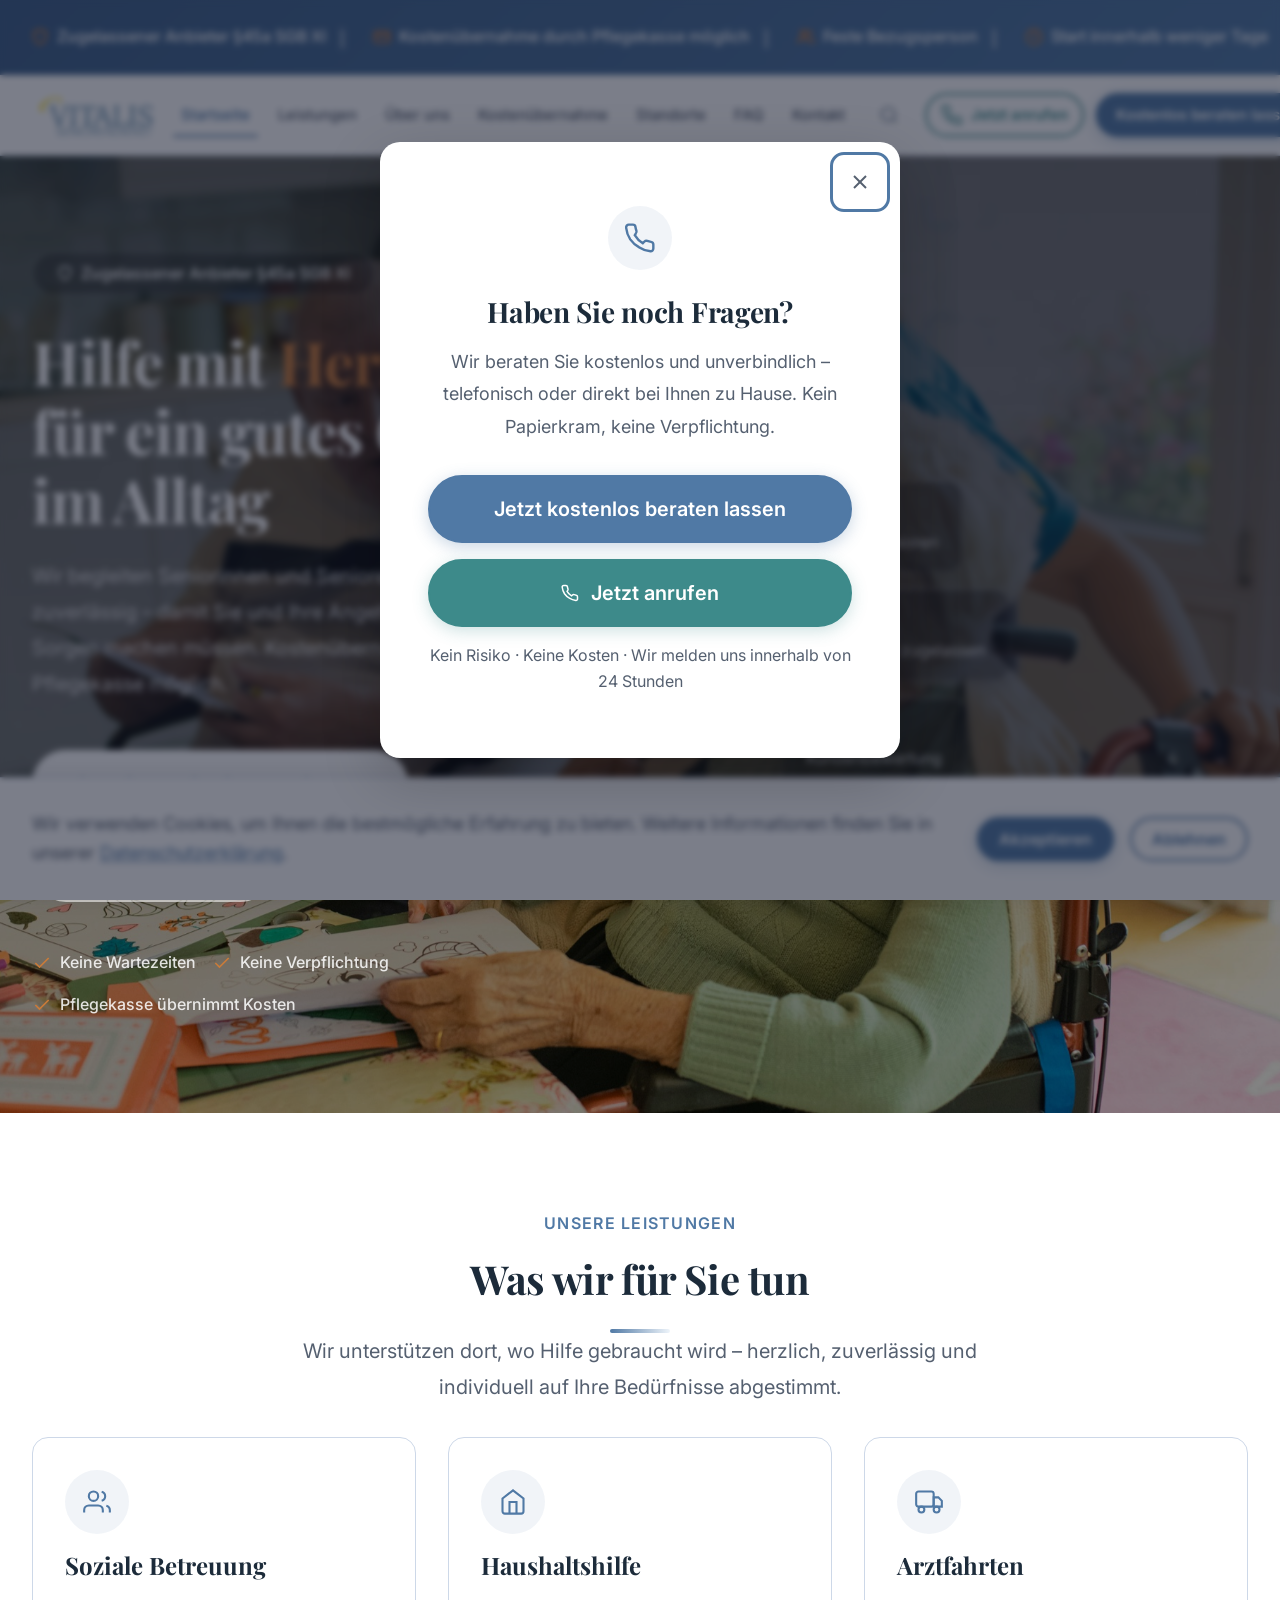
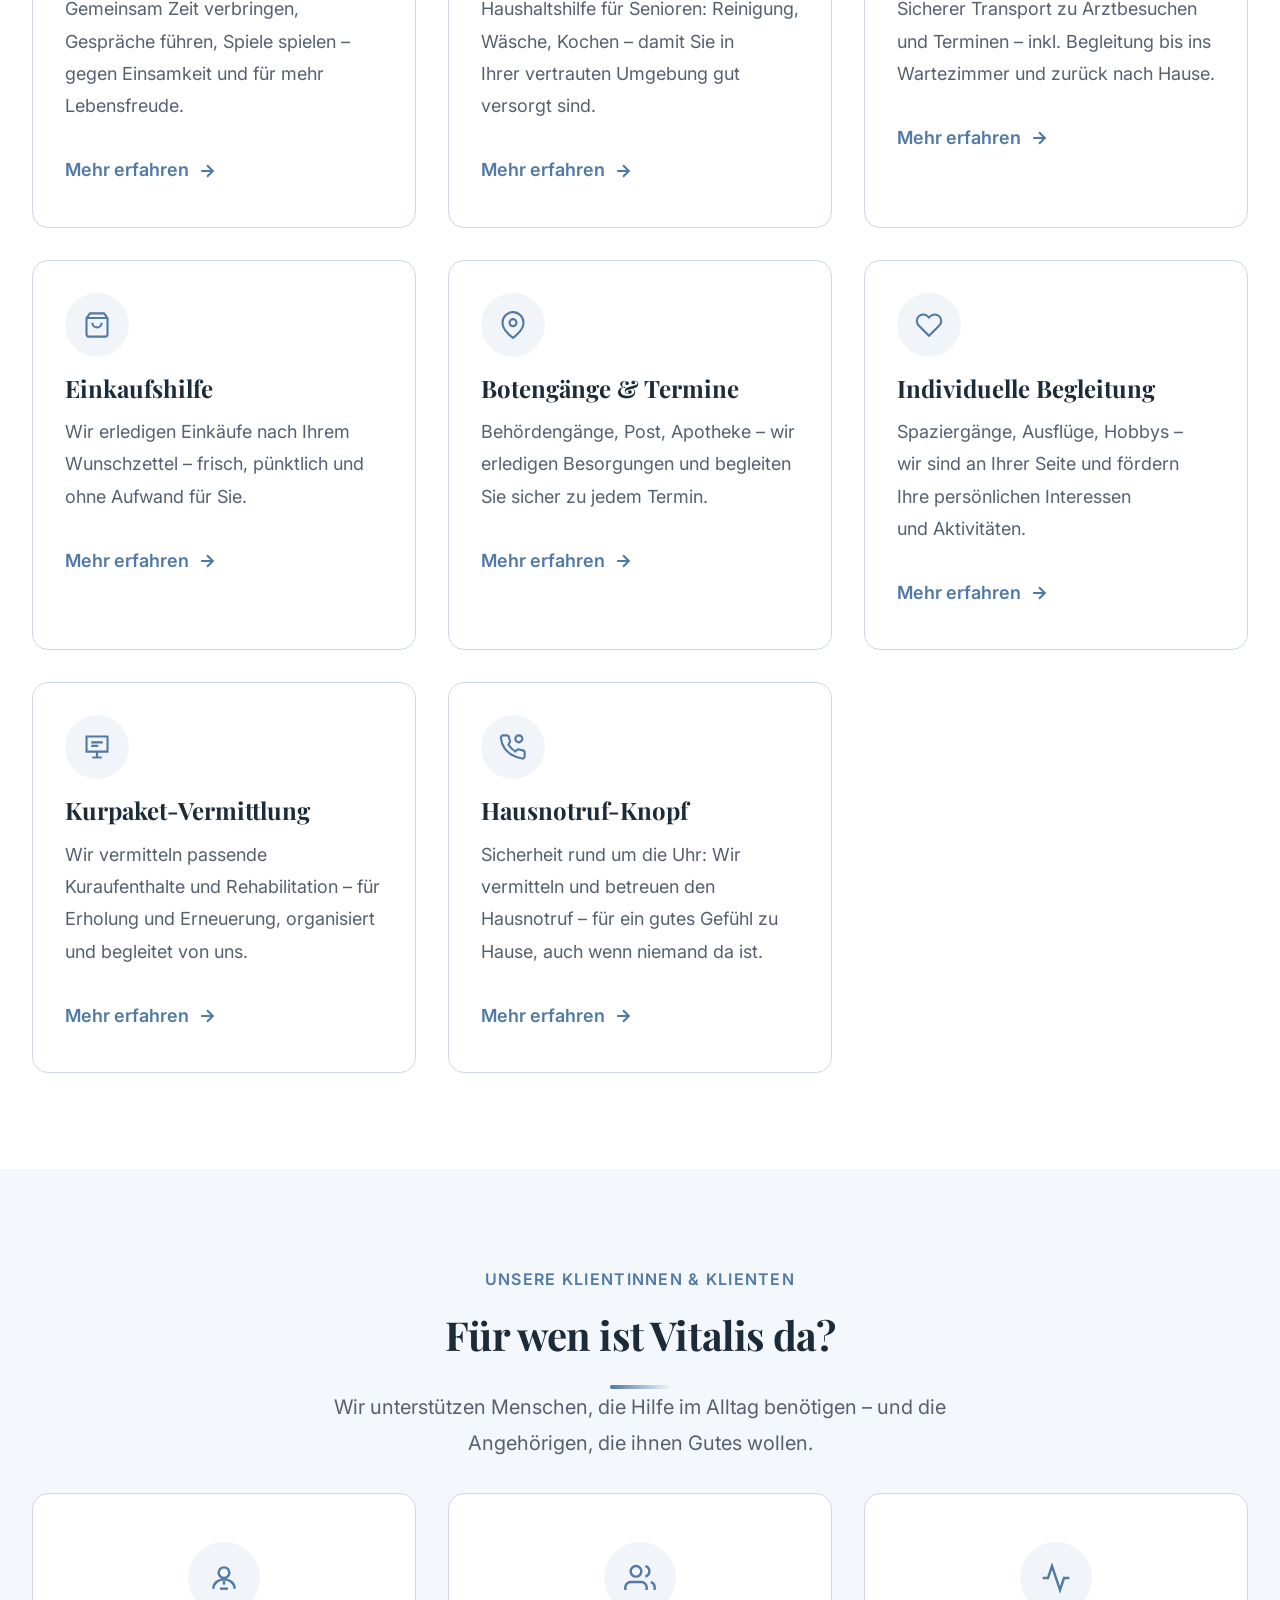
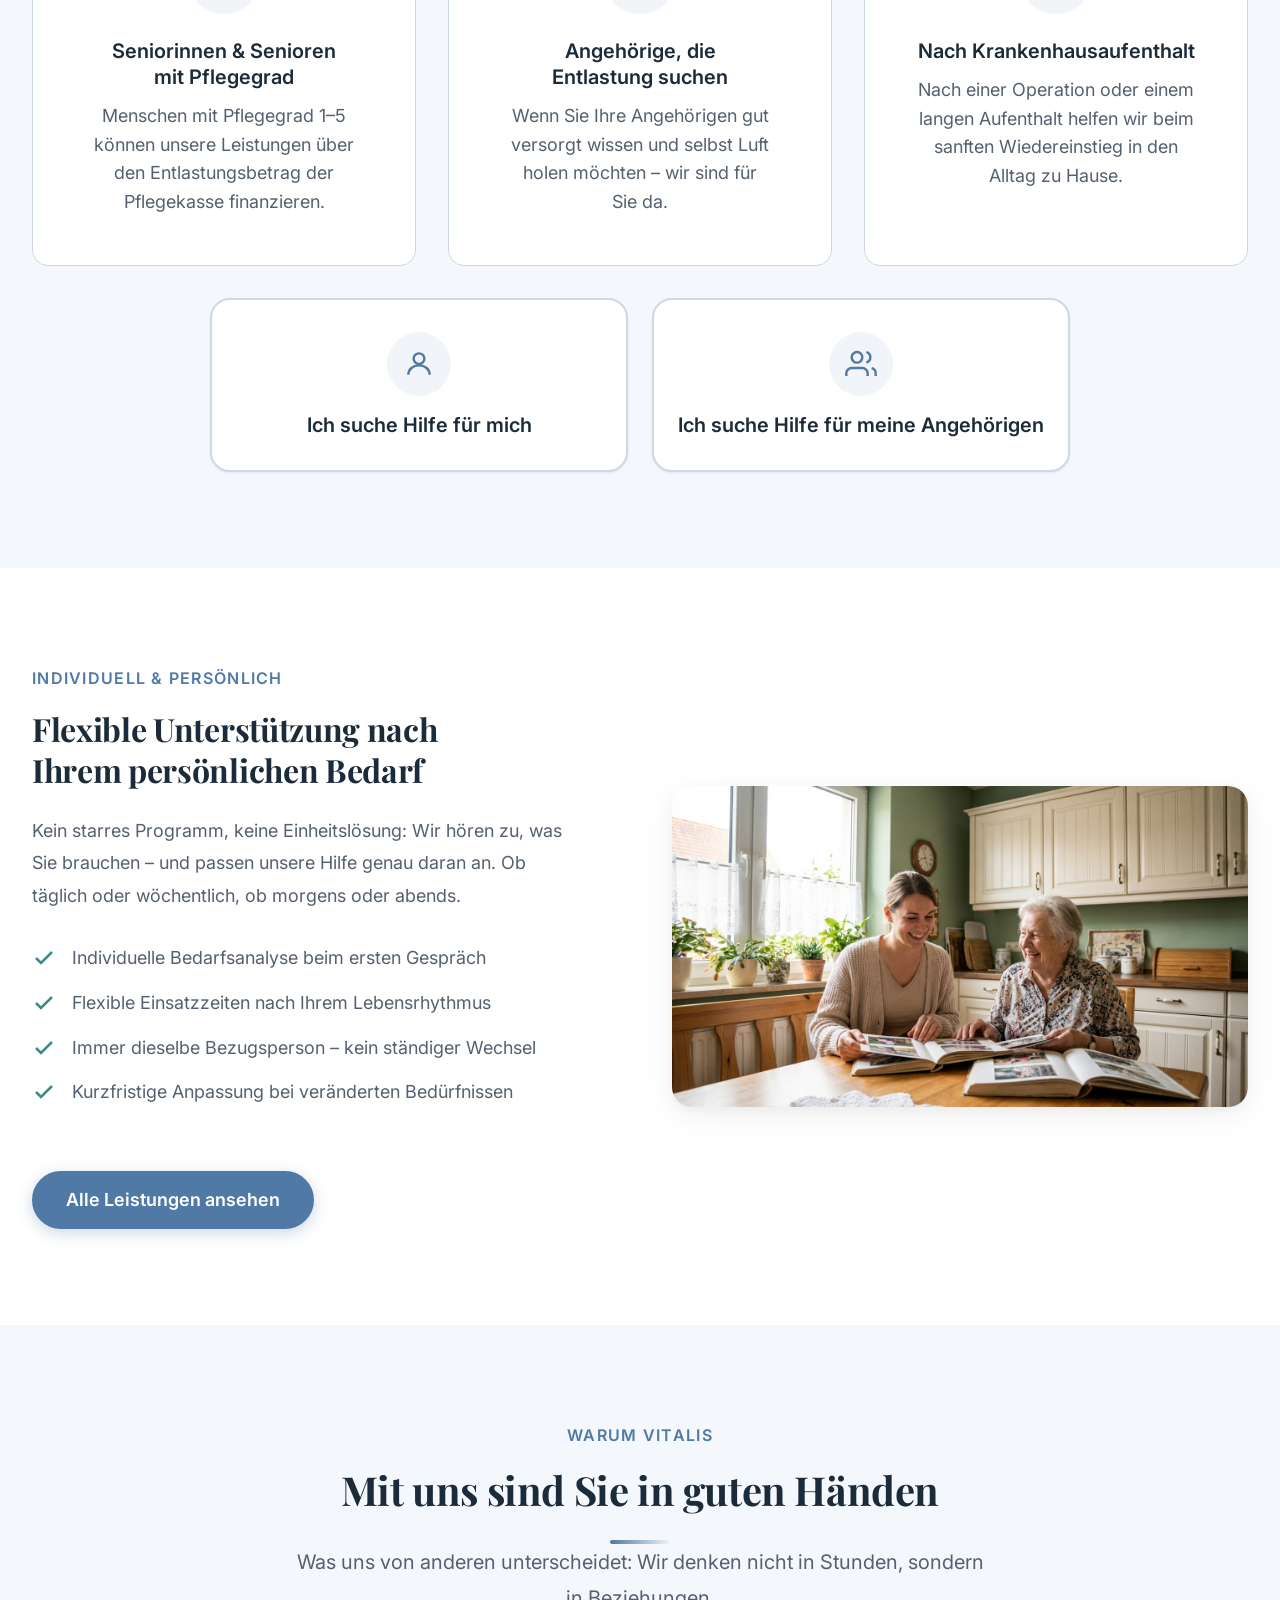
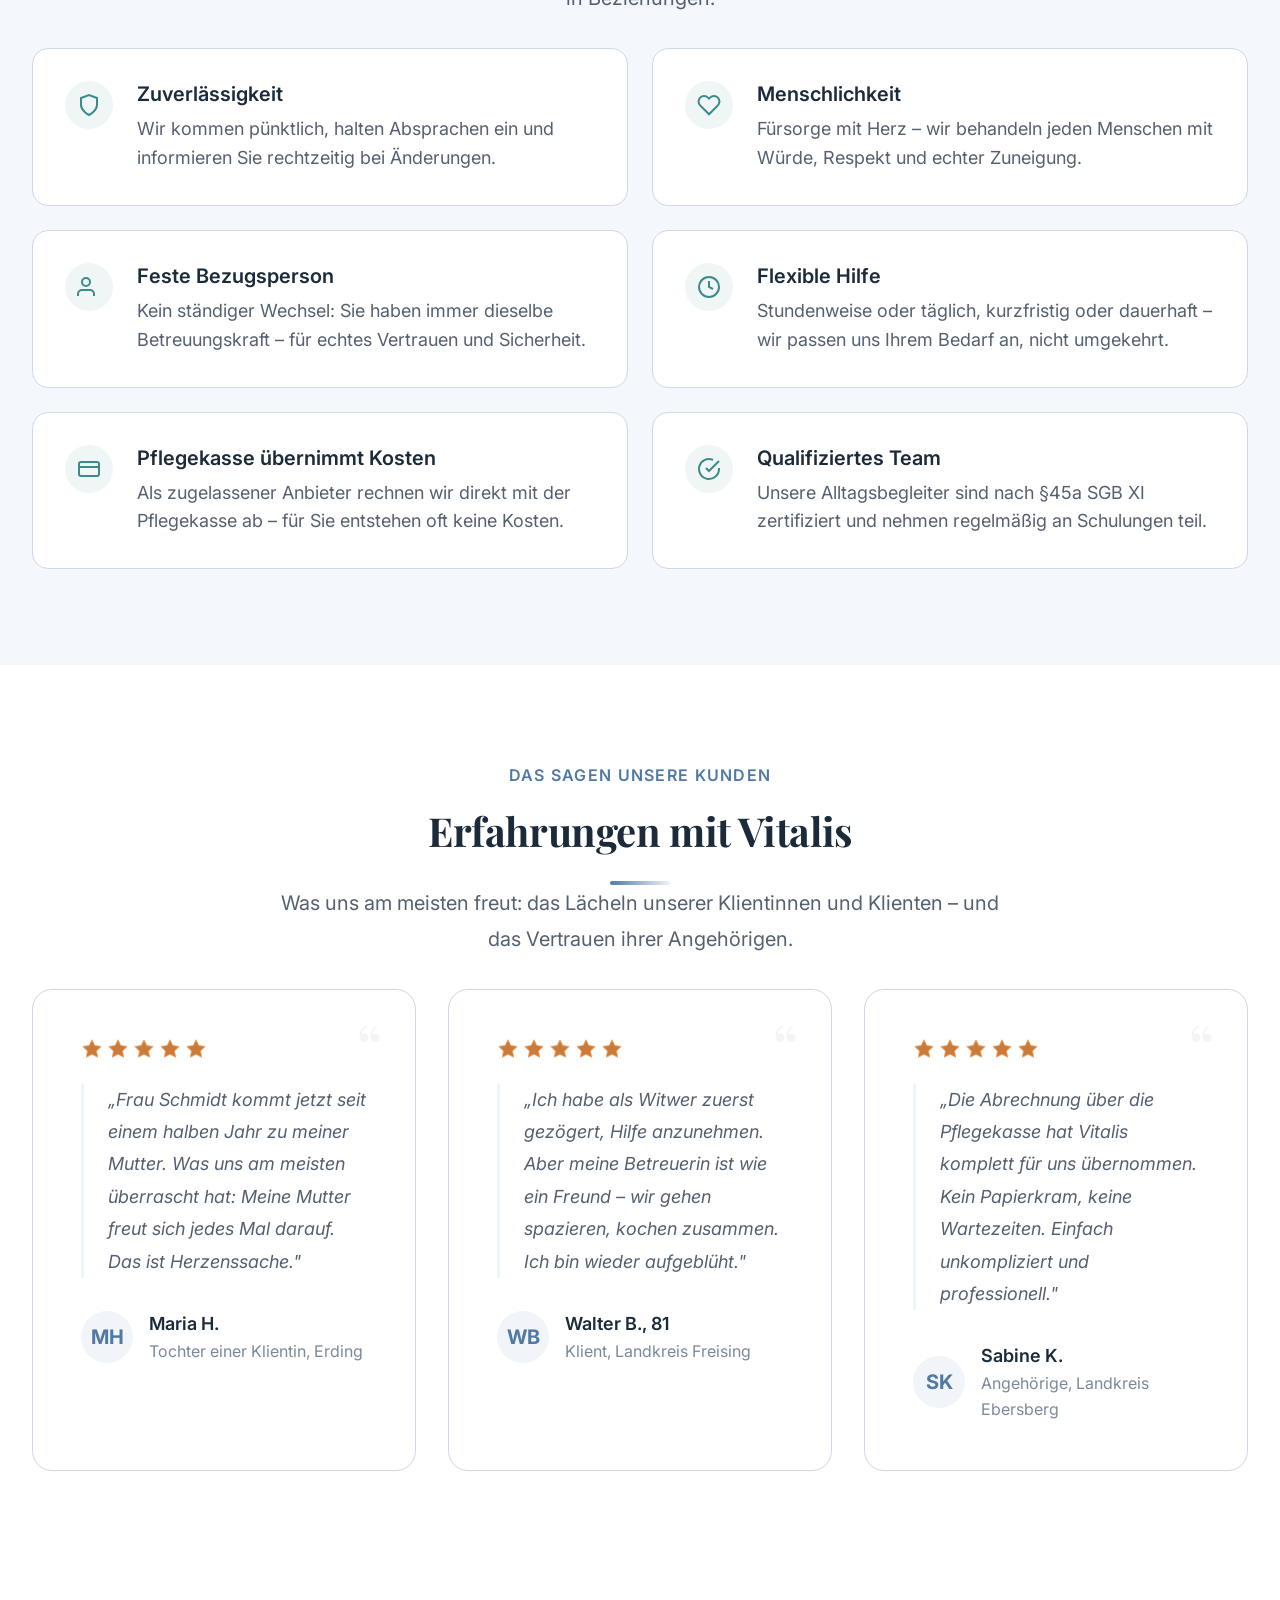
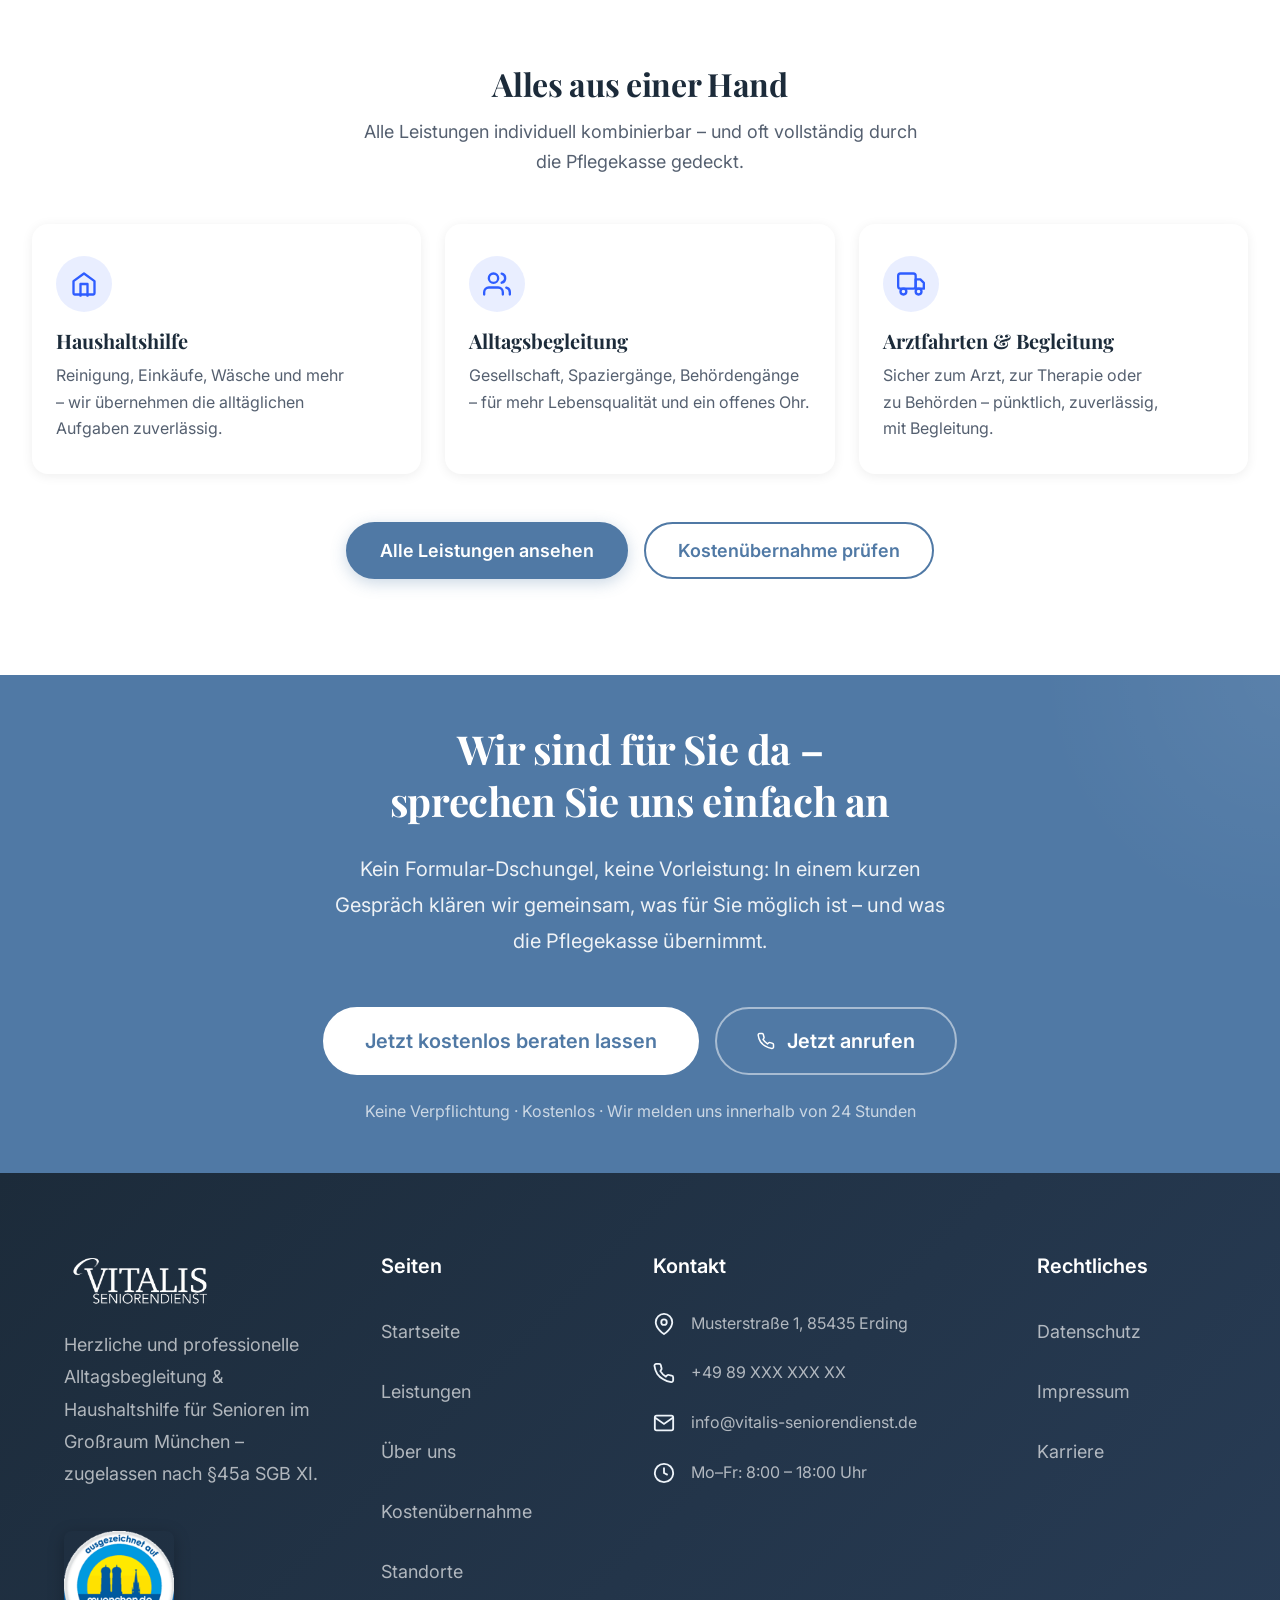
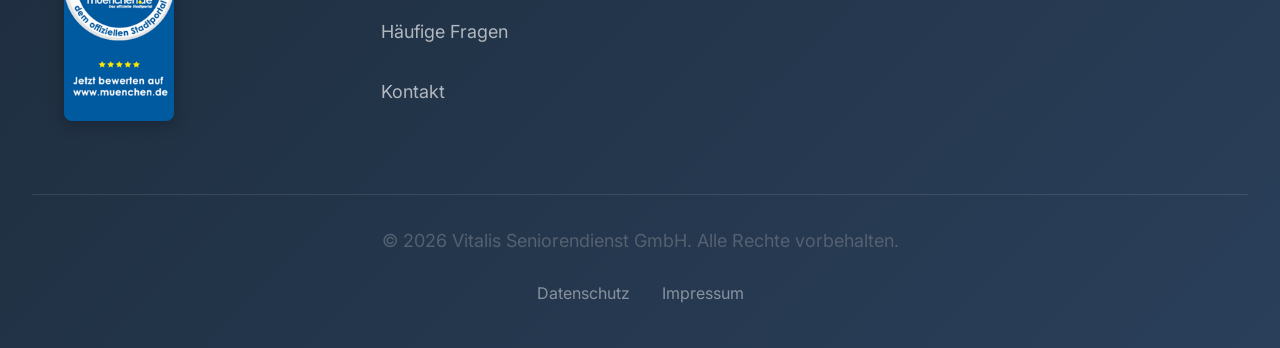
==== commit 8fef7414: "Fix: „Neu"-Badge und Highlight-Stil von Feature-Cards entfernen Kurpaket- und Hausnotruf-Card erhalt" ====
--- a/index.html
+++ b/index.html
@@ -219,8 +219,7 @@
             <svg width="16" height="16" viewBox="0 0 24 24" fill="none" stroke="currentColor" stroke-width="2.5" aria-hidden="true"><line x1="5" y1="12" x2="19" y2="12"/><polyline points="12 5 19 12 12 19"/></svg>
           </a>
         </article>
-        <article class="feature-card feature-card--highlight fade-in">
-          <span class="feature-card__badge">Neu</span>
+        <article class="feature-card fade-in">
           <div class="feature-card__icon" aria-hidden="true">
             <svg width="32" height="32" viewBox="0 0 24 24" fill="none" stroke="currentColor" stroke-width="1.8"><path d="M3 3h18v13H3z"/><path d="M8 21h8"/><path d="M12 16v5"/><path d="M7 8h10"/><path d="M7 11h6"/></svg>
           </div>
@@ -231,8 +230,7 @@
             <svg width="16" height="16" viewBox="0 0 24 24" fill="none" stroke="currentColor" stroke-width="2.5" aria-hidden="true"><line x1="5" y1="12" x2="19" y2="12"/><polyline points="12 5 19 12 12 19"/></svg>
           </a>
         </article>
-        <article class="feature-card feature-card--highlight fade-in">
-          <span class="feature-card__badge">Neu</span>
+        <article class="feature-card fade-in">
           <div class="feature-card__icon" aria-hidden="true">
             <svg width="32" height="32" viewBox="0 0 24 24" fill="none" stroke="currentColor" stroke-width="1.8"><path d="M22 16.92v3a2 2 0 0 1-2.18 2 19.79 19.79 0 0 1-8.63-3.07A19.5 19.5 0 0 1 4.69 13a19.79 19.79 0 0 1-3.07-8.67A2 2 0 0 1 3.6 2h3a2 2 0 0 1 2 1.72c.127.96.361 1.903.7 2.81a2 2 0 0 1-.45 2.11L8.09 9.91a16 16 0 0 0 6 6l1.27-1.27a2 2 0 0 1 2.11-.45c.907.339 1.85.573 2.81.7A2 2 0 0 1 22 16.92z"/><circle cx="17" cy="5" r="3"/></svg>
           </div>
@@ -536,16 +534,65 @@
   </script>
 
   <!-- MID-PAGE CTA (Leistungsangebot) ─────────────────── -->
-  <section class="section bg-white" aria-label="Leistungsangebot">
+  <section class="section" style="background: var(--off-white);" aria-label="Leistungsangebot">
     <div class="container">
-      <div class="midpage-cta fade-in">
-        <p class="midpage-cta__title">Haushaltshilfe, Begleitung, Arztfahrten – alles aus einer Hand</p>
-        <p class="midpage-cta__text">Alle Leistungen individuell kombinierbar – und oft vollständig durch die Pflegekasse gedeckt.</p>
-        <div class="midpage-cta__actions">
+      <div class="leistungs-trio fade-in">
+
+        <div class="leistungs-trio__header">
+          <h2 class="leistungs-trio__headline">Alles aus einer Hand</h2>
+          <p class="leistungs-trio__subtext">Alle Leistungen individuell kombinierbar – und oft vollständig durch die Pflegekasse gedeckt.</p>
+        </div>
+
+        <div class="leistungs-trio__grid">
+
+          <!-- Card 1: Haushaltshilfe -->
+          <article class="leistungs-trio__card">
+            <div class="leistungs-trio__icon" aria-hidden="true">
+              <svg xmlns="http://www.w3.org/2000/svg" width="28" height="28" viewBox="0 0 24 24" fill="none" stroke="currentColor" stroke-width="2" stroke-linecap="round" stroke-linejoin="round">
+                <path d="M3 9.5L12 3l9 6.5V20a1 1 0 0 1-1 1H4a1 1 0 0 1-1-1V9.5z"/>
+                <polyline points="9 22 9 12 15 12 15 22"/>
+              </svg>
+            </div>
+            <h3 class="leistungs-trio__card-title">Haushaltshilfe</h3>
+            <p class="leistungs-trio__card-text">Reinigung, Einkäufe, Wäsche und mehr – wir übernehmen die alltäglichen Aufgaben zuverlässig.</p>
+          </article>
+
+          <!-- Card 2: Alltagsbegleitung -->
+          <article class="leistungs-trio__card">
+            <div class="leistungs-trio__icon" aria-hidden="true">
+              <svg xmlns="http://www.w3.org/2000/svg" width="28" height="28" viewBox="0 0 24 24" fill="none" stroke="currentColor" stroke-width="2" stroke-linecap="round" stroke-linejoin="round">
+                <path d="M17 21v-2a4 4 0 0 0-4-4H5a4 4 0 0 0-4 4v2"/>
+                <circle cx="9" cy="7" r="4"/>
+                <path d="M23 21v-2a4 4 0 0 0-3-3.87"/>
+                <path d="M16 3.13a4 4 0 0 1 0 7.75"/>
+              </svg>
+            </div>
+            <h3 class="leistungs-trio__card-title">Alltagsbegleitung</h3>
+            <p class="leistungs-trio__card-text">Gesellschaft, Spaziergänge, Behördengänge – für mehr Lebensqualität und ein offenes Ohr.</p>
+          </article>
+
+          <!-- Card 3: Arztfahrten & Begleitung -->
+          <article class="leistungs-trio__card">
+            <div class="leistungs-trio__icon" aria-hidden="true">
+              <svg xmlns="http://www.w3.org/2000/svg" width="28" height="28" viewBox="0 0 24 24" fill="none" stroke="currentColor" stroke-width="2" stroke-linecap="round" stroke-linejoin="round">
+                <rect x="1" y="3" width="15" height="13" rx="2"/>
+                <path d="M16 8h4l3 3v5h-7V8z"/>
+                <circle cx="5.5" cy="18.5" r="2.5"/>
+                <circle cx="18.5" cy="18.5" r="2.5"/>
+              </svg>
+            </div>
+            <h3 class="leistungs-trio__card-title">Arztfahrten &amp; Begleitung</h3>
+            <p class="leistungs-trio__card-text">Sicher zum Arzt, zur Therapie oder zu Behörden – pünktlich, zuverlässig, mit Begleitung.</p>
+          </article>
+
+        </div><!-- /.leistungs-trio__grid -->
+
+        <div class="leistungs-trio__actions">
           <a href="leistungen.html" class="btn btn-primary">Alle Leistungen ansehen</a>
           <a href="kostenuebernahme.html" class="btn btn-secondary">Kostenübernahme prüfen</a>
         </div>
-      </div>
+
+      </div><!-- /.leistungs-trio -->
     </div>
   </section>
 
--- a/css/components.css
+++ b/css/components.css
@@ -831,31 +831,6 @@
   transform: translateX(4px);
 }
 
-/* --- Feature Card Highlight Variant (Kurpaket, Hausnotruf) --- */
-.feature-card--highlight {
-  border-color: rgba(80, 121, 165, 0.35);
-  background: linear-gradient(135deg, var(--white) 75%, rgba(80,121,165,0.06) 100%);
-}
-
-.feature-card--highlight::before {
-  opacity: 1;
-}
-
-.feature-card__badge {
-  display: inline-block;
-  position: absolute;
-  top: var(--spacing-md);
-  right: var(--spacing-md);
-  background: var(--blue);
-  color: var(--white);
-  font-size: var(--fs-xs);
-  font-weight: var(--fw-bold);
-  letter-spacing: 0.05em;
-  text-transform: uppercase;
-  padding: 2px 8px;
-  border-radius: var(--radius-sm);
-  line-height: 1.6;
-}
 
 /* --- Feature Section (Two-Column) --- */
 .feature-section {
@@ -2755,6 +2730,79 @@
   gap: var(--spacing-md);
   justify-content: center;
   flex-wrap: wrap;
+}
+
+/* --- Leistungs-Trio (Mid-Page Feature Cards) --- */
+.leistungs-trio {
+  text-align: center;
+}
+
+.leistungs-trio__header {
+  margin-bottom: var(--spacing-2xl);
+}
+
+.leistungs-trio__headline {
+  font-size: var(--fs-3xl);
+  font-weight: var(--fw-bold);
+  color: var(--ink);
+  margin-bottom: var(--spacing-sm);
+}
+
+.leistungs-trio__subtext {
+  font-size: var(--fs-base);
+  color: var(--ink-muted);
+  max-width: 560px;
+  margin: 0 auto;
+  line-height: 1.65;
+}
+
+.leistungs-trio__grid {
+  display: grid;
+  grid-template-columns: repeat(3, 1fr);
+  gap: var(--spacing-lg);
+}
+
+.leistungs-trio__card {
+  background: #fff;
+  border-radius: var(--radius-lg);
+  padding: var(--spacing-xl) var(--spacing-lg);
+  box-shadow: 0 2px 12px rgba(0, 0, 0, 0.07);
+  text-align: left;
+}
+
+.leistungs-trio__icon {
+  display: flex;
+  align-items: center;
+  justify-content: center;
+  width: 56px;
+  height: 56px;
+  border-radius: var(--radius-circle);
+  background: rgba(47, 93, 255, 0.1);
+  color: var(--primary, #2f5dff);
+  flex-shrink: 0;
+}
+
+.leistungs-trio__card-title {
+  font-size: var(--fs-lg);
+  font-weight: var(--fw-bold);
+  color: var(--ink);
+  margin-top: var(--spacing-md);
+  margin-bottom: var(--spacing-xs);
+}
+
+.leistungs-trio__card-text {
+  font-size: var(--fs-sm);
+  color: var(--ink-muted);
+  line-height: 1.65;
+  margin: 0;
+}
+
+.leistungs-trio__actions {
+  display: flex;
+  gap: var(--spacing-md);
+  justify-content: center;
+  flex-wrap: wrap;
+  margin-top: var(--spacing-2xl);
 }
 
 /* --- Section Wave Divider --- */
--- a/css/responsive.css
+++ b/css/responsive.css
@@ -1041,6 +1041,25 @@
   .midpage-cta {
     margin: var(--spacing-2xl) 0;
     padding: var(--spacing-xl) var(--spacing-lg);
+  }
+
+  /* Leistungs-Trio: 1 Spalte auf Mobile */
+  .leistungs-trio__grid {
+    grid-template-columns: 1fr;
+  }
+
+  .leistungs-trio__headline {
+    font-size: var(--fs-2xl);
+  }
+
+  .leistungs-trio__actions {
+    flex-direction: column;
+    align-items: stretch;
+  }
+
+  .leistungs-trio__actions .btn {
+    width: 100%;
+    justify-content: center;
   }
 
   /* CTA Section: weniger vertikales Padding auf Mobile */
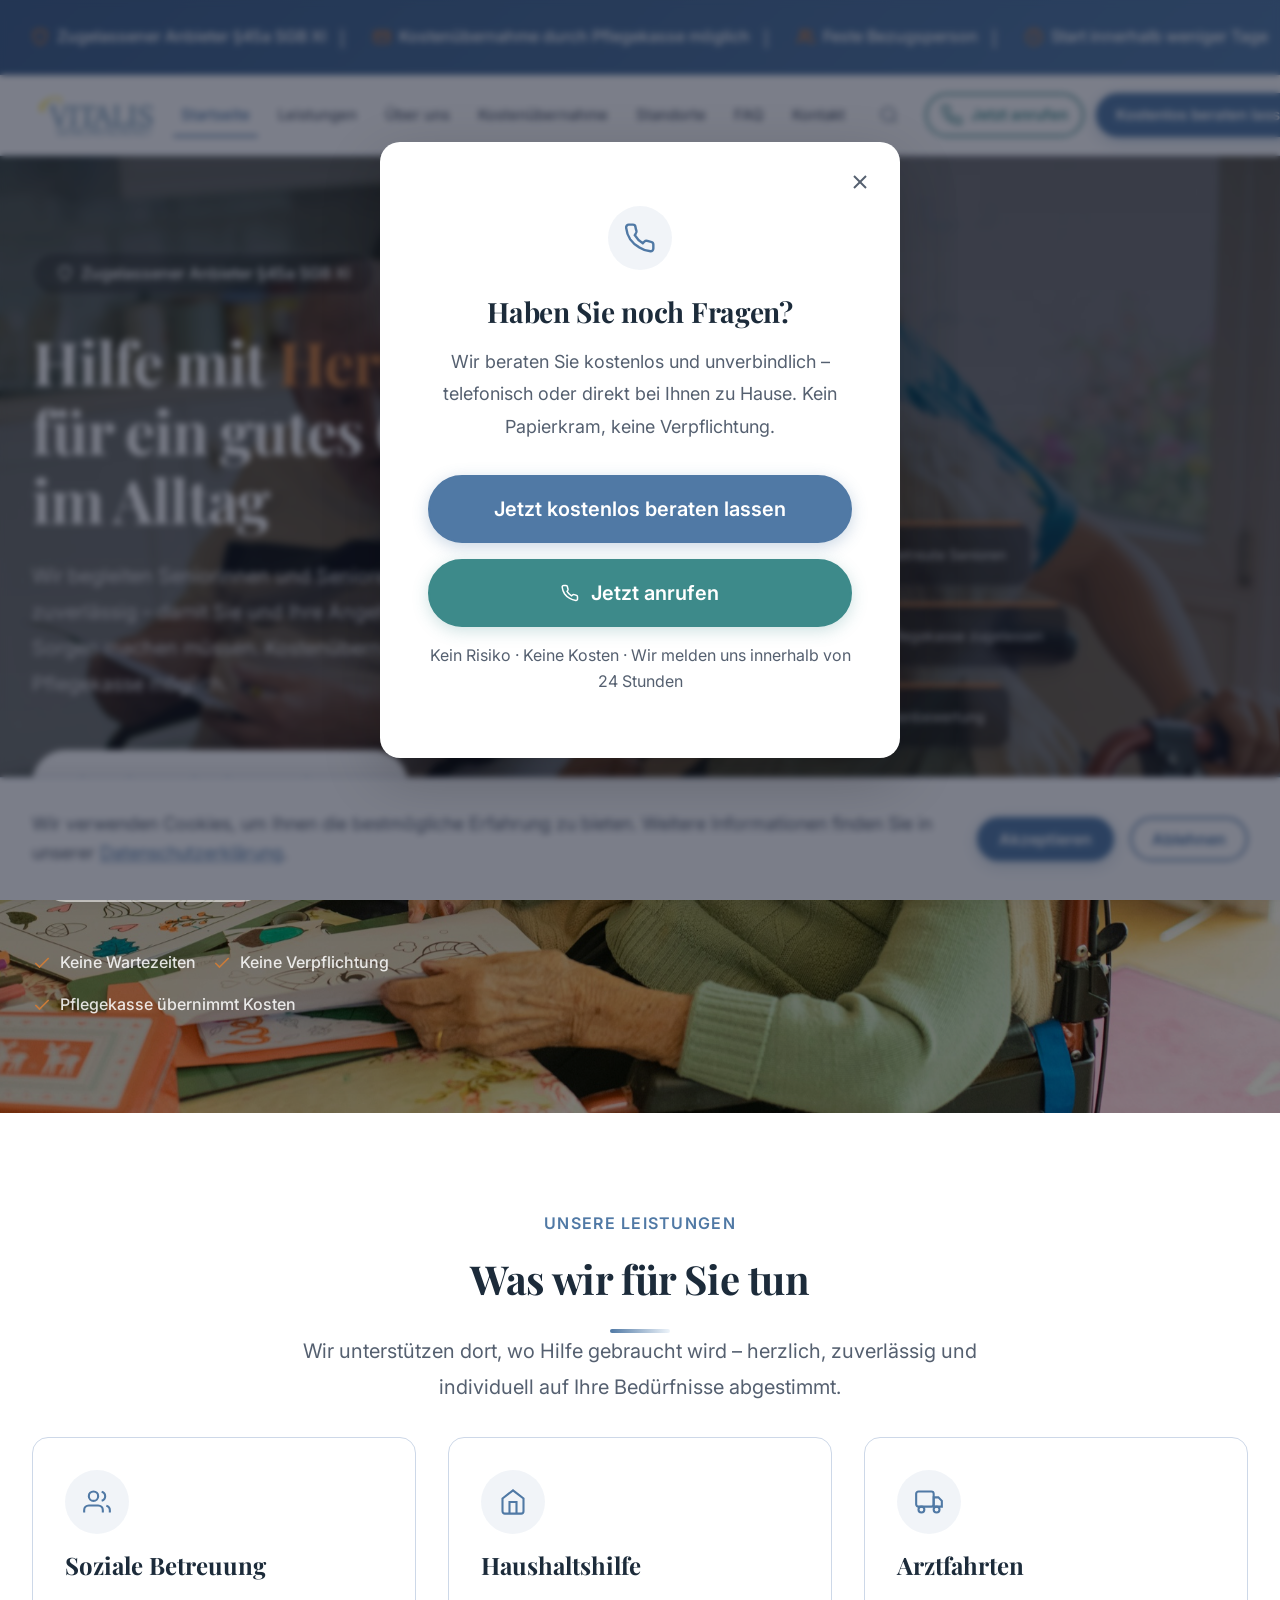
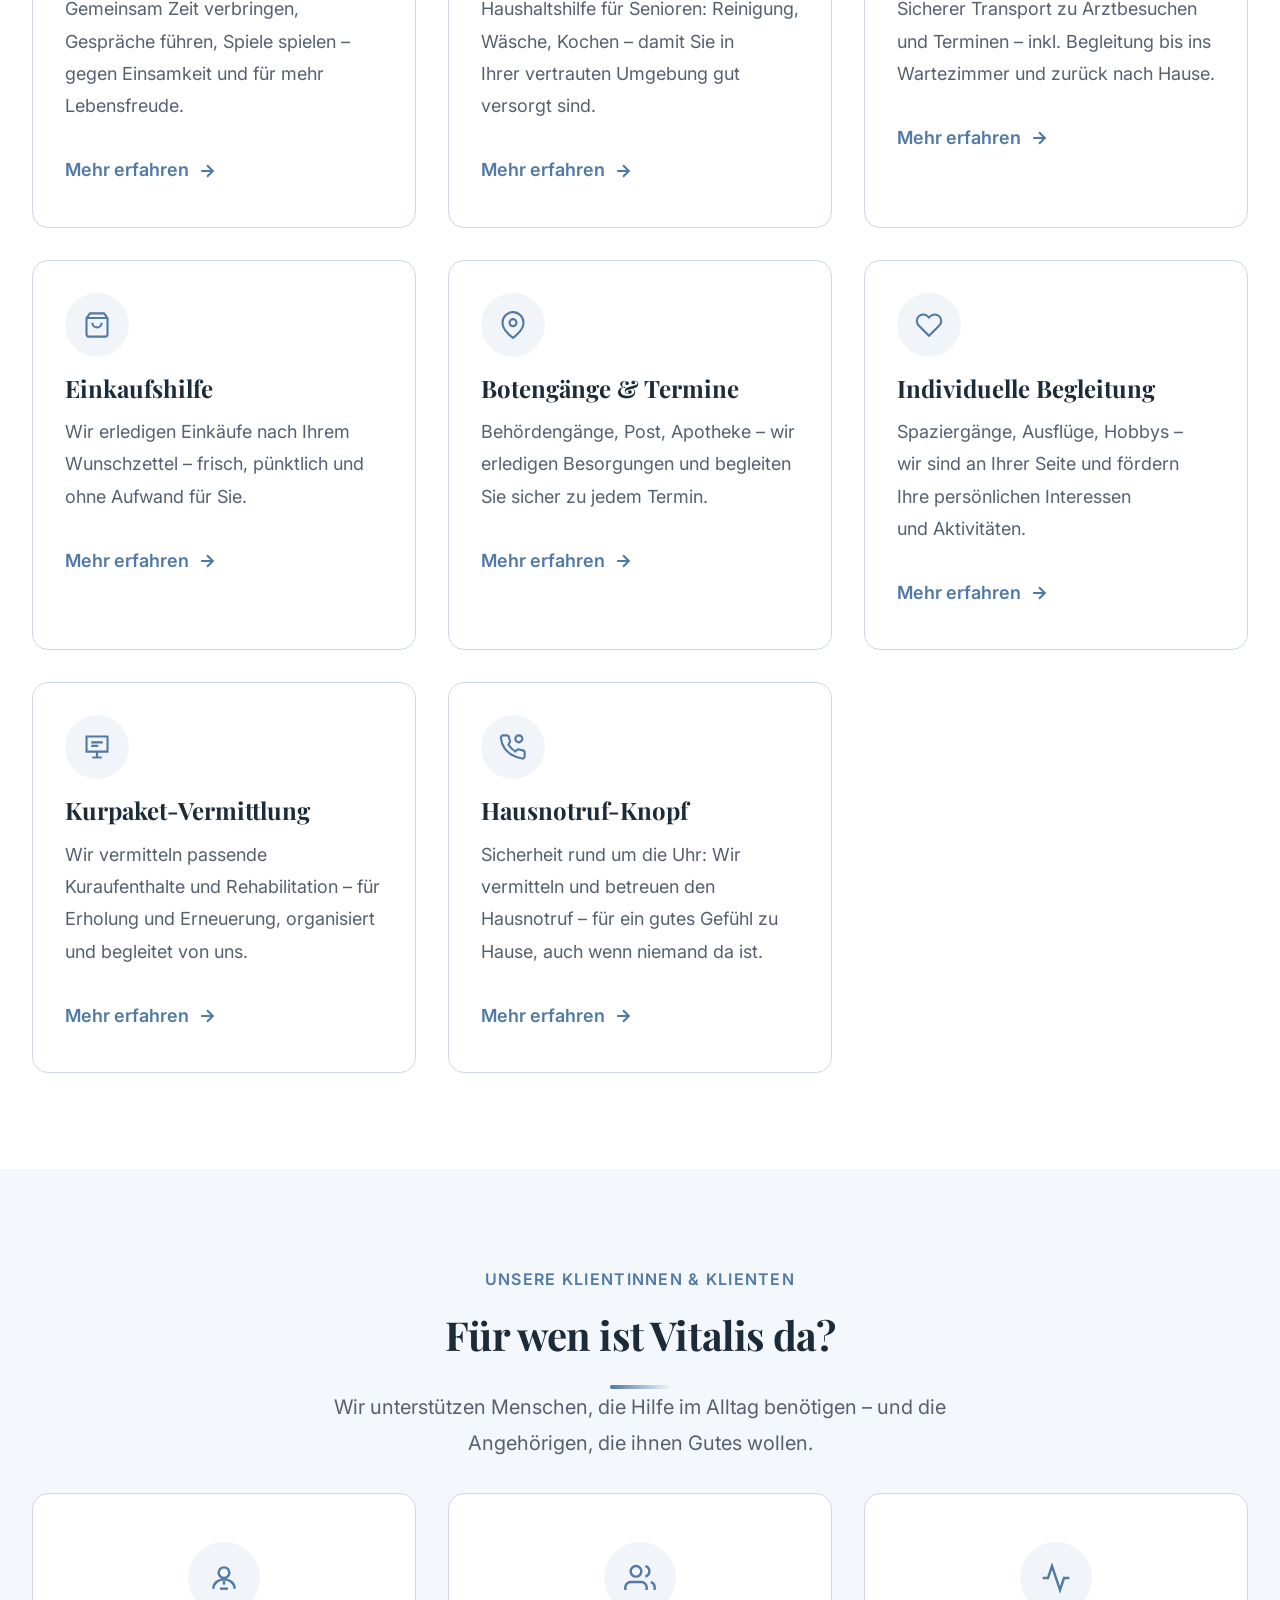
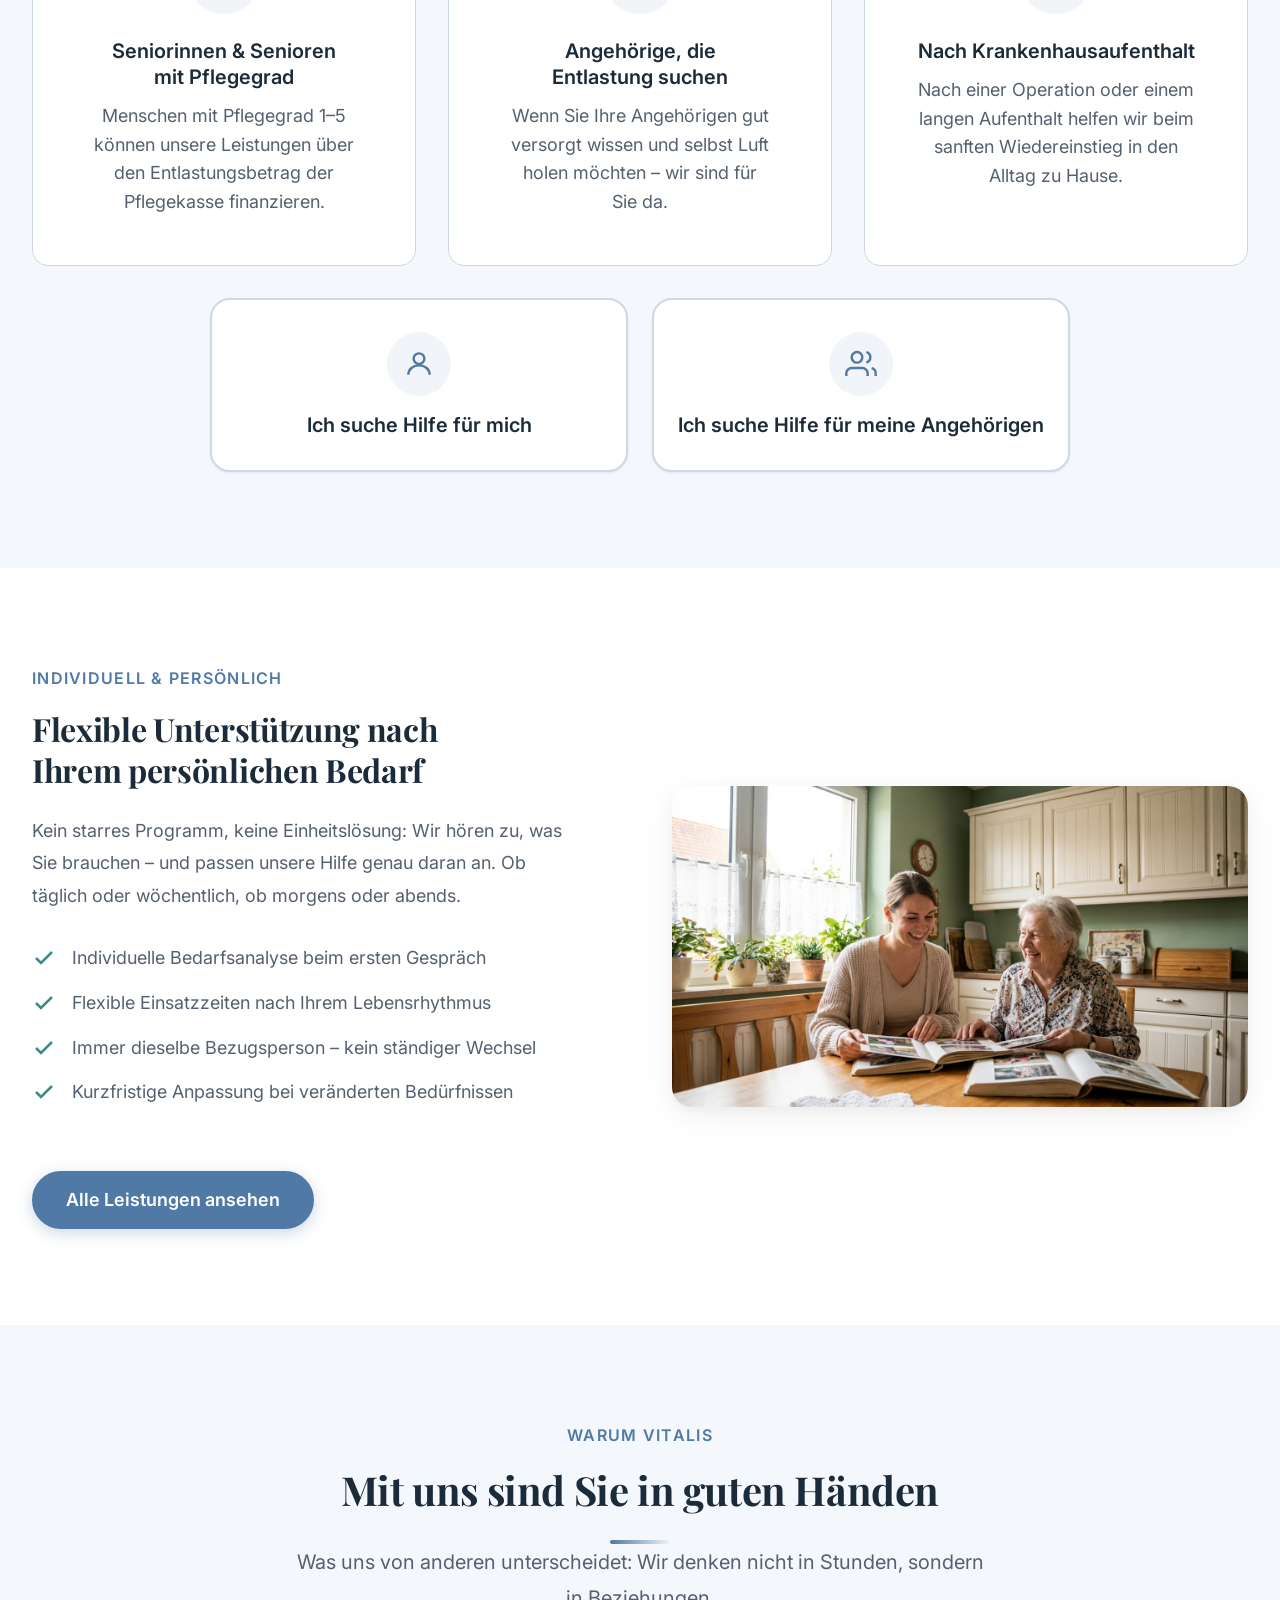
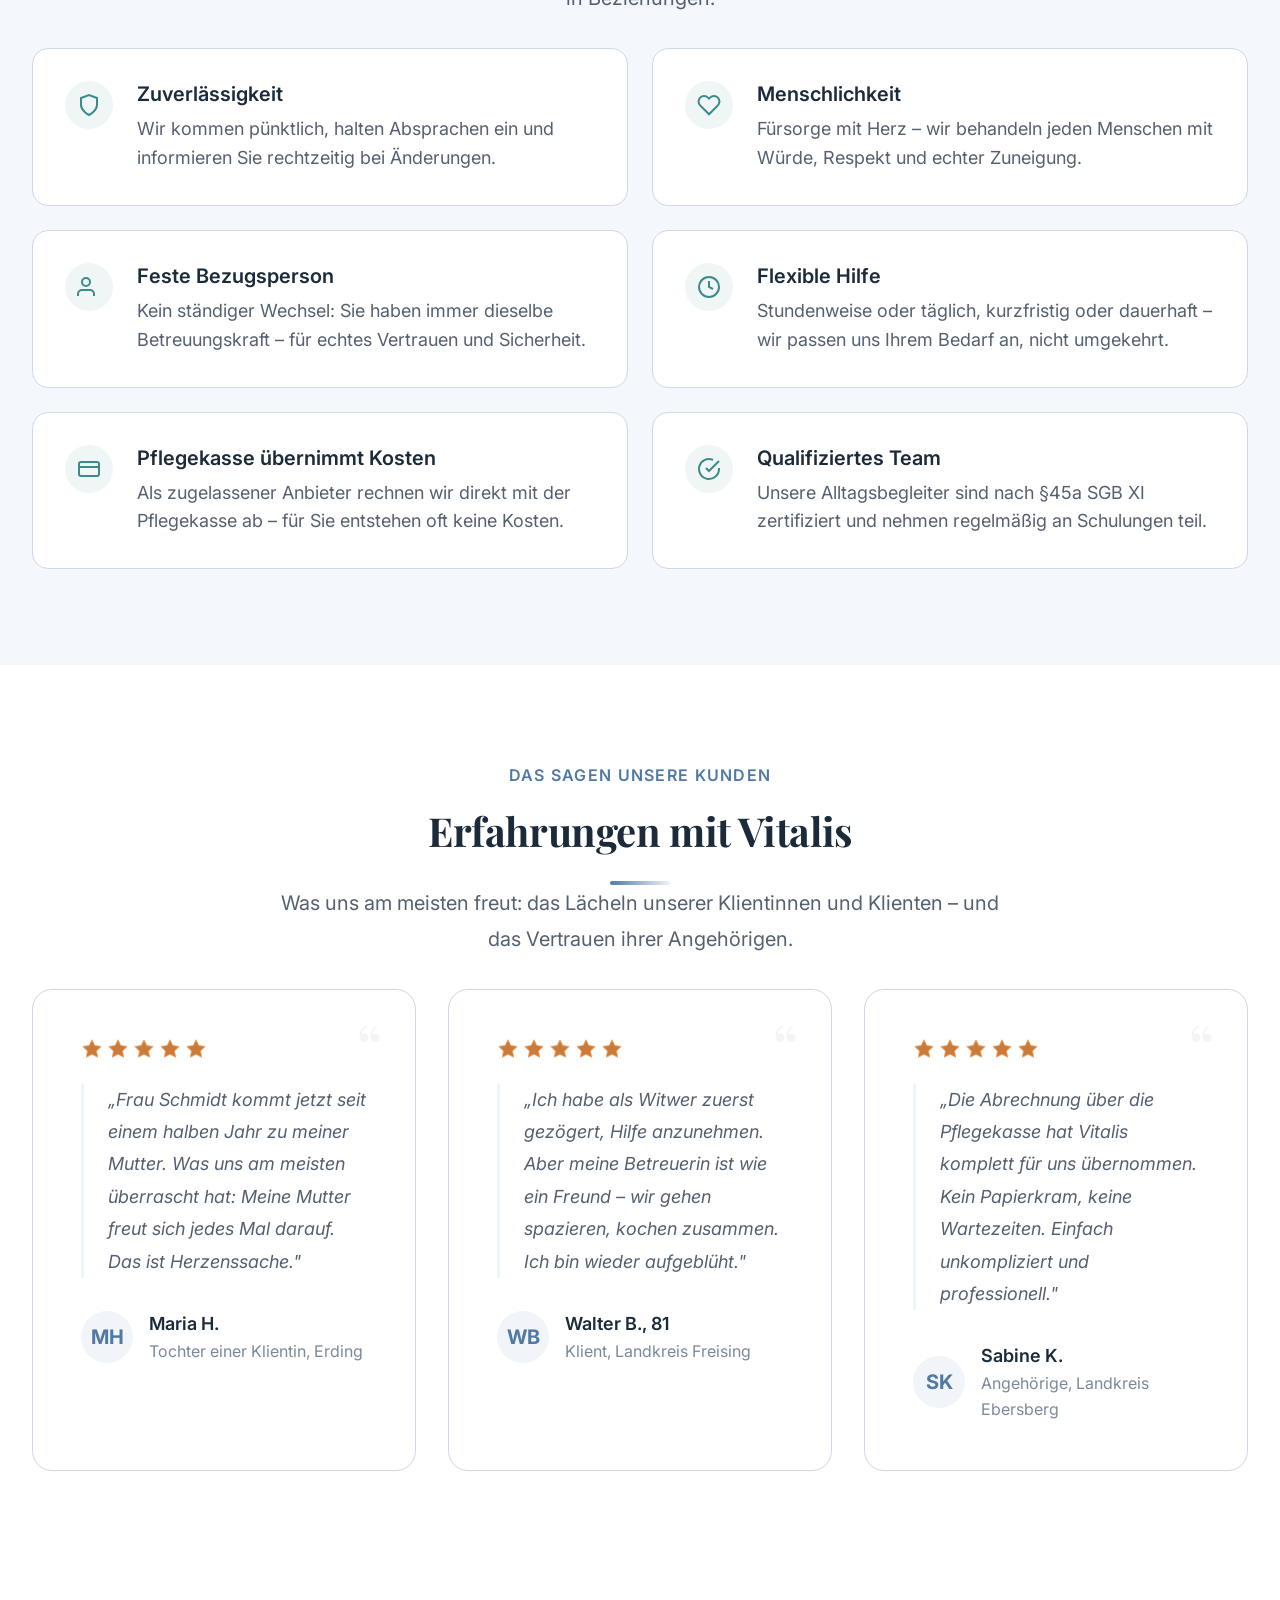
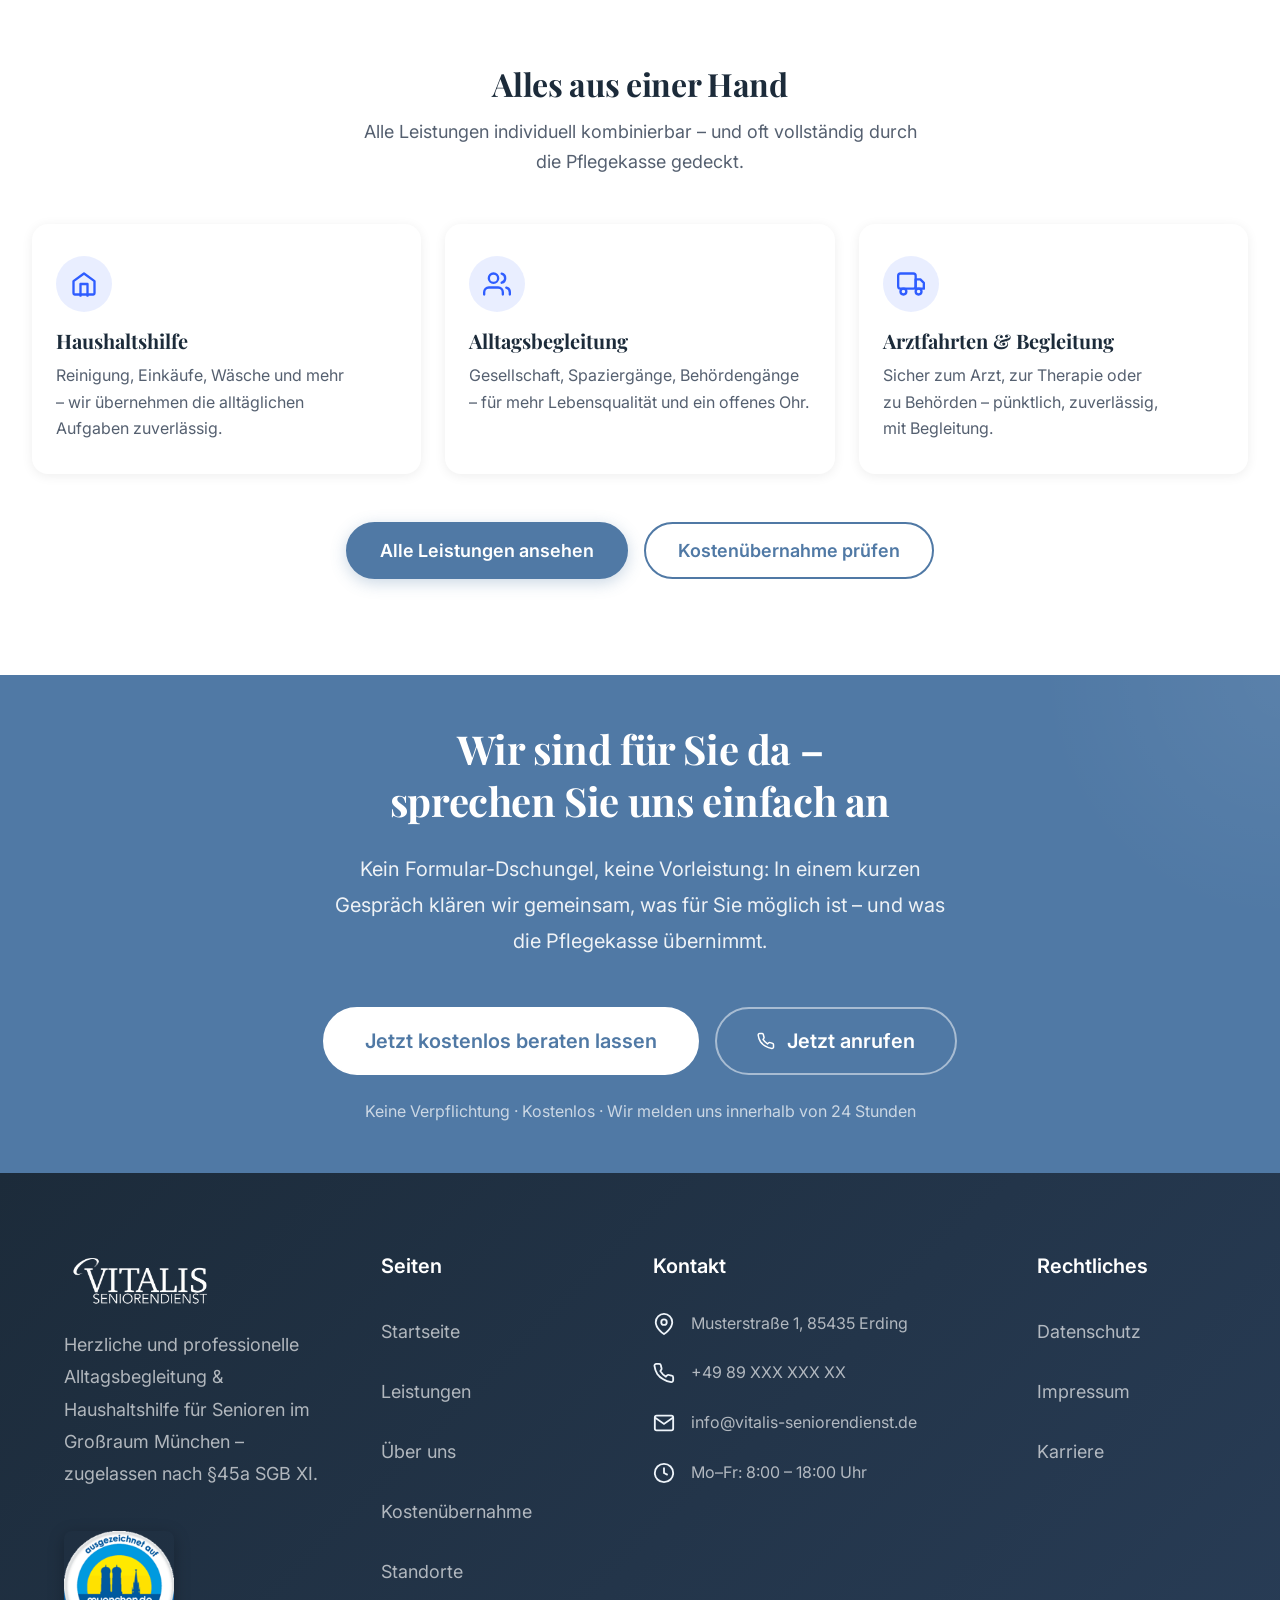
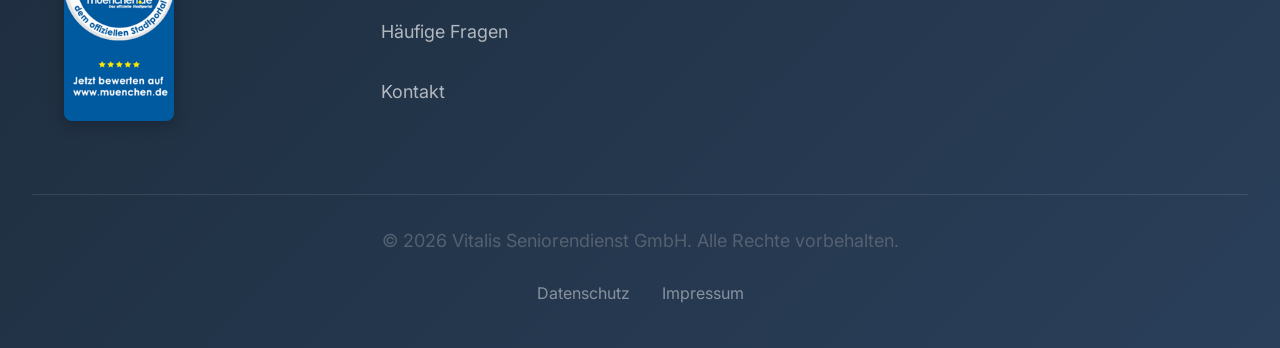
==== commit f7cbc9c5: "Feat: Hero-Stats-Badges mit Glasmorphism, Amber-Akzent & Shimmer-Hover Einheitlicher Amber-Akzentstr" ====
--- a/index.html
+++ b/index.html
@@ -126,16 +126,16 @@
         </div>
       </div>
       <!-- Trust-Statistiken (rechte Spalte auf Desktop) -->
-      <div class="hero__stats" aria-label="Zahlen und Fakten">
-        <div class="hero__stat">
-          <span class="hero__stat-number">500+</span>
+      <div class="hero__stats stagger-children" aria-label="Zahlen und Fakten">
+        <div class="hero__stat hero__stat--blue">
+          <span class="hero__stat-number count-up" data-target="500" data-suffix="+">500+</span>
           <span class="hero__stat-label">Betreute Senioren</span>
         </div>
-        <div class="hero__stat">
+        <div class="hero__stat hero__stat--teal">
           <span class="hero__stat-number">§45a</span>
           <span class="hero__stat-label">Pflegekasse zugelassen</span>
         </div>
-        <div class="hero__stat">
+        <div class="hero__stat hero__stat--amber">
           <span class="hero__stat-number">5&#9733;</span>
           <span class="hero__stat-label">Kundenbewertung</span>
         </div>
--- a/css/components.css
+++ b/css/components.css
@@ -601,16 +601,70 @@
 }
 
 .hero__stat {
-  background: rgba(0,0,0,0.30);
-  border: 1px solid rgba(255,255,255,0.18);
-  border-top: 1px solid rgba(255,255,255,0.32);
-  border-left: 1px solid rgba(255,255,255,0.22);
+  position: relative;
+  background: rgba(0, 0, 0, 0.45);
+  border: 1px solid rgba(255, 255, 255, 0.15);
   border-radius: var(--radius-lg);
   padding: var(--spacing-md) var(--spacing-lg);
+  padding-top: calc(var(--spacing-md) + 3px); /* Platz für Akzentstreifen */
   min-width: 120px;
   flex: 1;
-  text-align: center;
-  box-shadow: 0 4px 16px rgba(0,0,0,0.18), inset 0 1px 0 rgba(255,255,255,0.12);
+  display: flex;
+  align-items: center;
+  gap: var(--spacing-sm);
+  text-align: left;
+  overflow: hidden;
+  box-shadow: 0 4px 16px rgba(0, 0, 0, 0.22), inset 0 1px 0 rgba(255, 255, 255, 0.10);
+  backdrop-filter: blur(6px);
+  -webkit-backdrop-filter: blur(6px);
+  transition: background var(--transition-base), box-shadow var(--transition-base);
+  cursor: default;
+}
+
+/* Akzentstreifen oben – einheitlich Amber */
+.hero__stat::before {
+  content: '';
+  position: absolute;
+  top: 0; left: 0; right: 0;
+  height: 3px;
+  background: var(--amber);
+  border-radius: var(--radius-lg) var(--radius-lg) 0 0;
+  transition: height 0.25s ease;
+}
+
+.hero__stat:hover {
+  background: rgba(0, 0, 0, 0.35);
+  box-shadow: 0 6px 24px rgba(0, 0, 0, 0.28), inset 0 1px 0 rgba(255, 255, 255, 0.14);
+}
+
+.hero__stat:hover::before {
+  height: 5px;
+}
+
+/* Shimmer-Sweep: Lichtglanz läuft einmalig von links nach rechts */
+@keyframes shimmer-sweep {
+  0%   { transform: translateX(-200%); }
+  100% { transform: translateX(350%); }
+}
+
+.hero__stat::after {
+  content: '';
+  position: absolute;
+  top: 0;
+  left: 0;
+  height: 100%;
+  width: 40%;
+  background: linear-gradient(90deg, transparent 0%, rgba(255, 255, 255, 0.12) 50%, transparent 100%);
+  border-radius: var(--radius-lg);
+  transform: translateX(-200%);
+}
+
+.hero__stat:hover::after {
+  animation: shimmer-sweep 1.1s ease-in-out forwards;
+}
+
+@media (prefers-reduced-motion: reduce) {
+  .hero__stat:hover::after { animation: none; }
 }
 
 .hero__stat-number {
@@ -618,14 +672,15 @@
   font-size: var(--fs-2xl);
   font-weight: var(--fw-bold);
   color: var(--white);
-  line-height: 1.1;
+  line-height: 1;
+  flex-shrink: 0;
 }
 
 .hero__stat-label {
   display: block;
-  font-size: var(--fs-sm);
-  color: rgba(255,255,255,0.75);
-  margin-top: 2px;
+  font-size: var(--fs-xs);
+  color: rgba(255, 255, 255, 0.80);
+  line-height: 1.35;
 }
 
 .hero__badge {
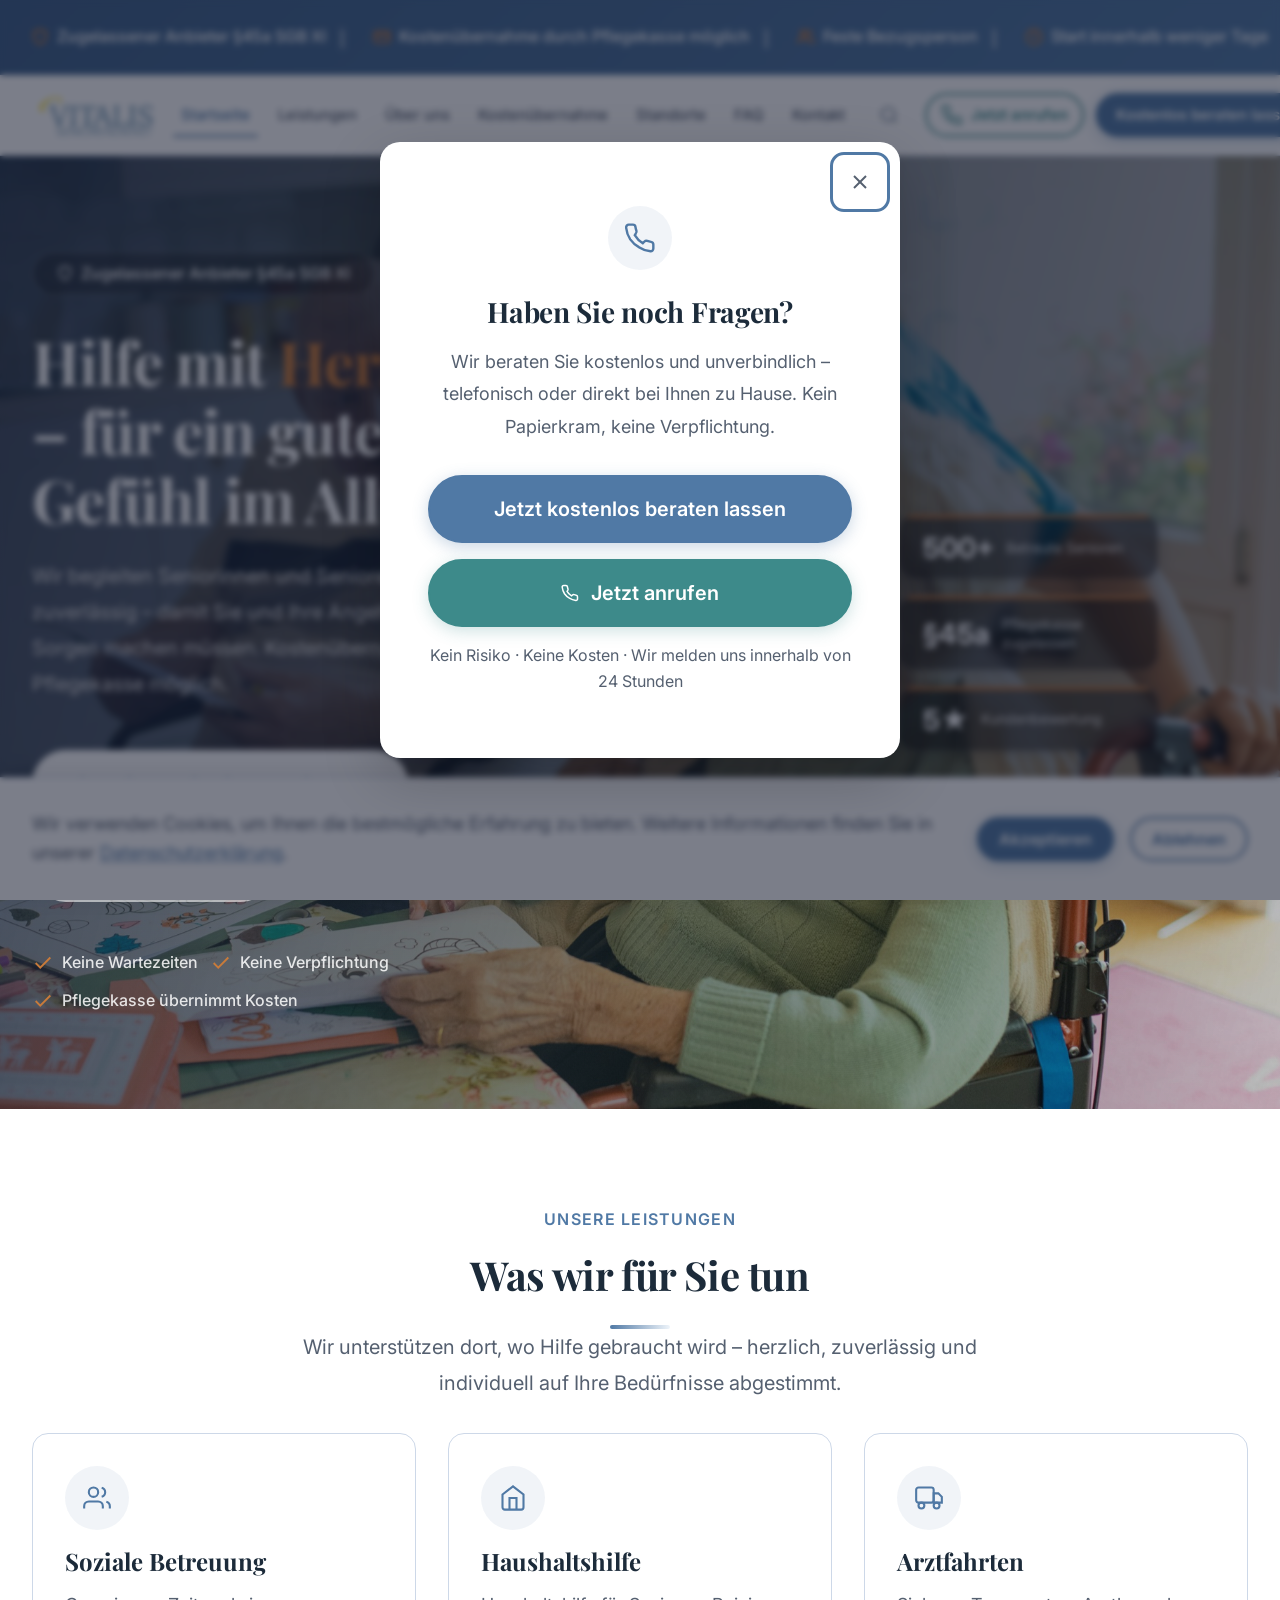
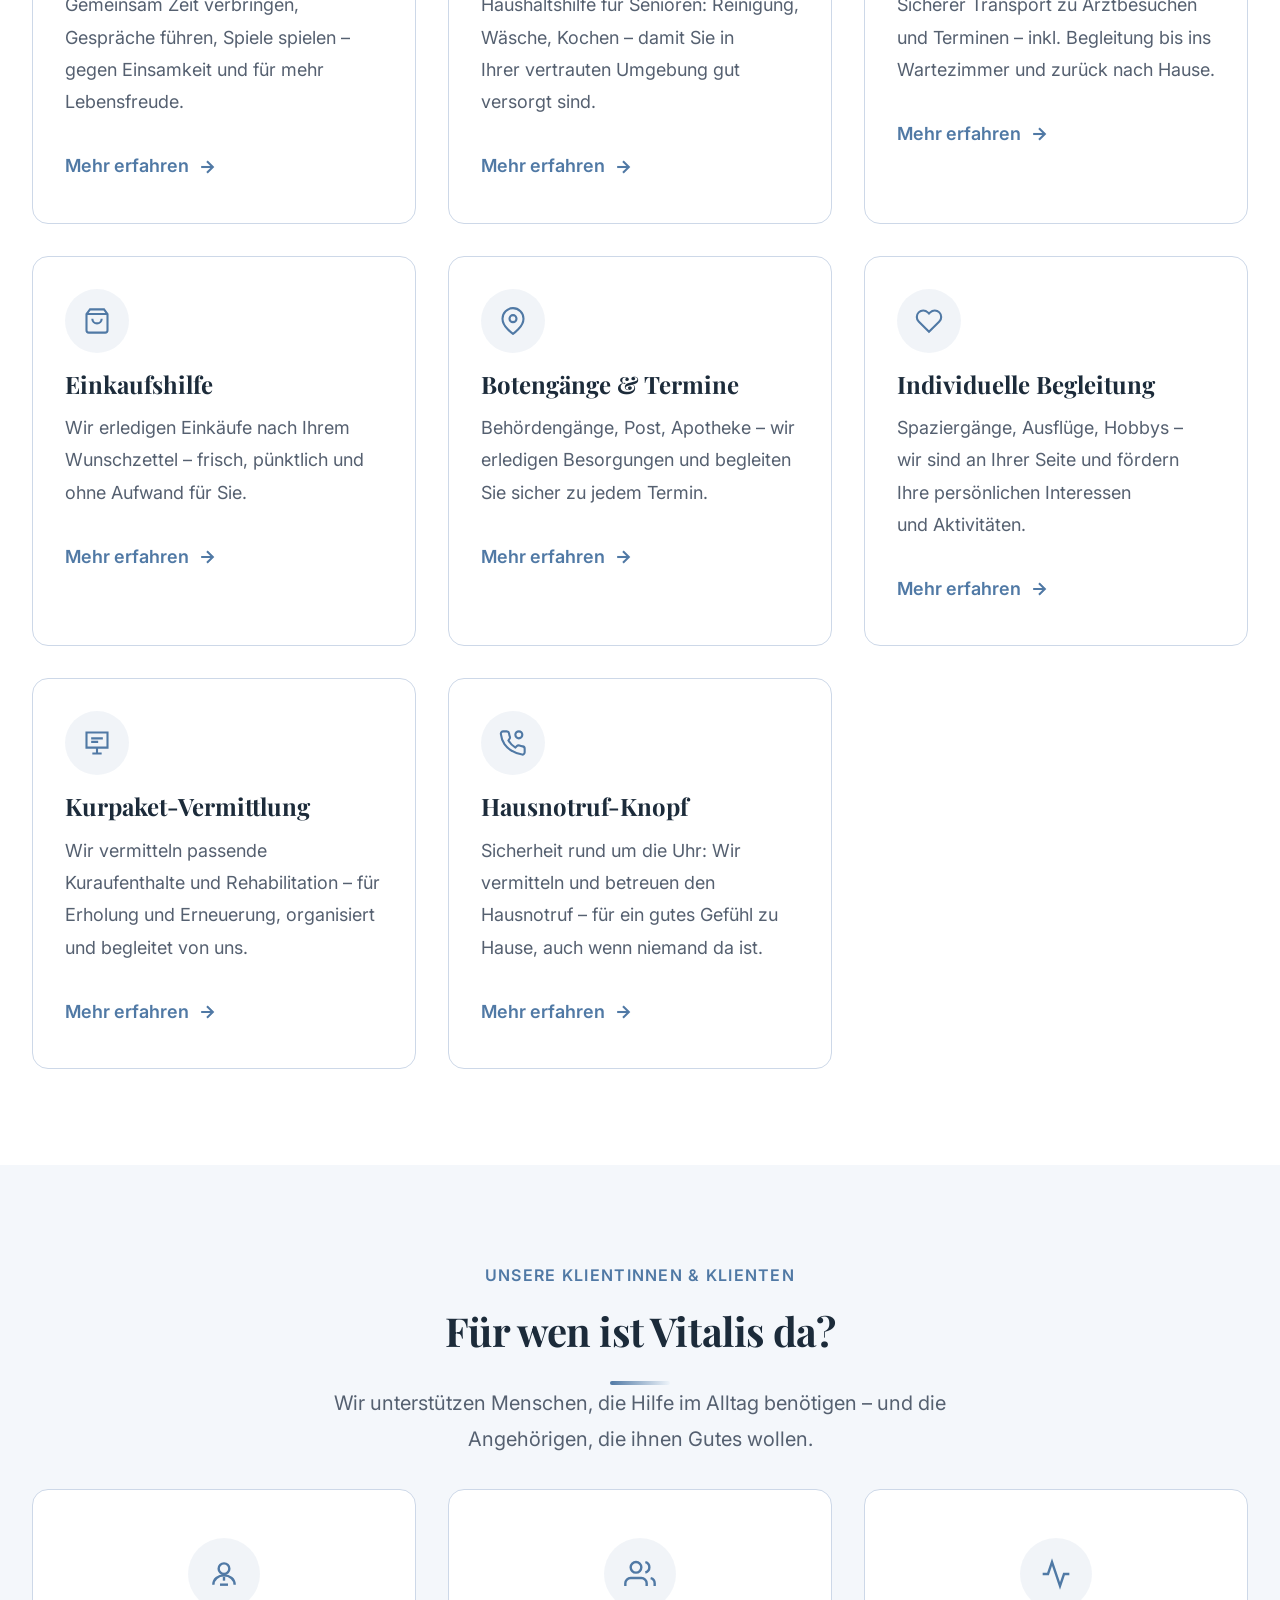
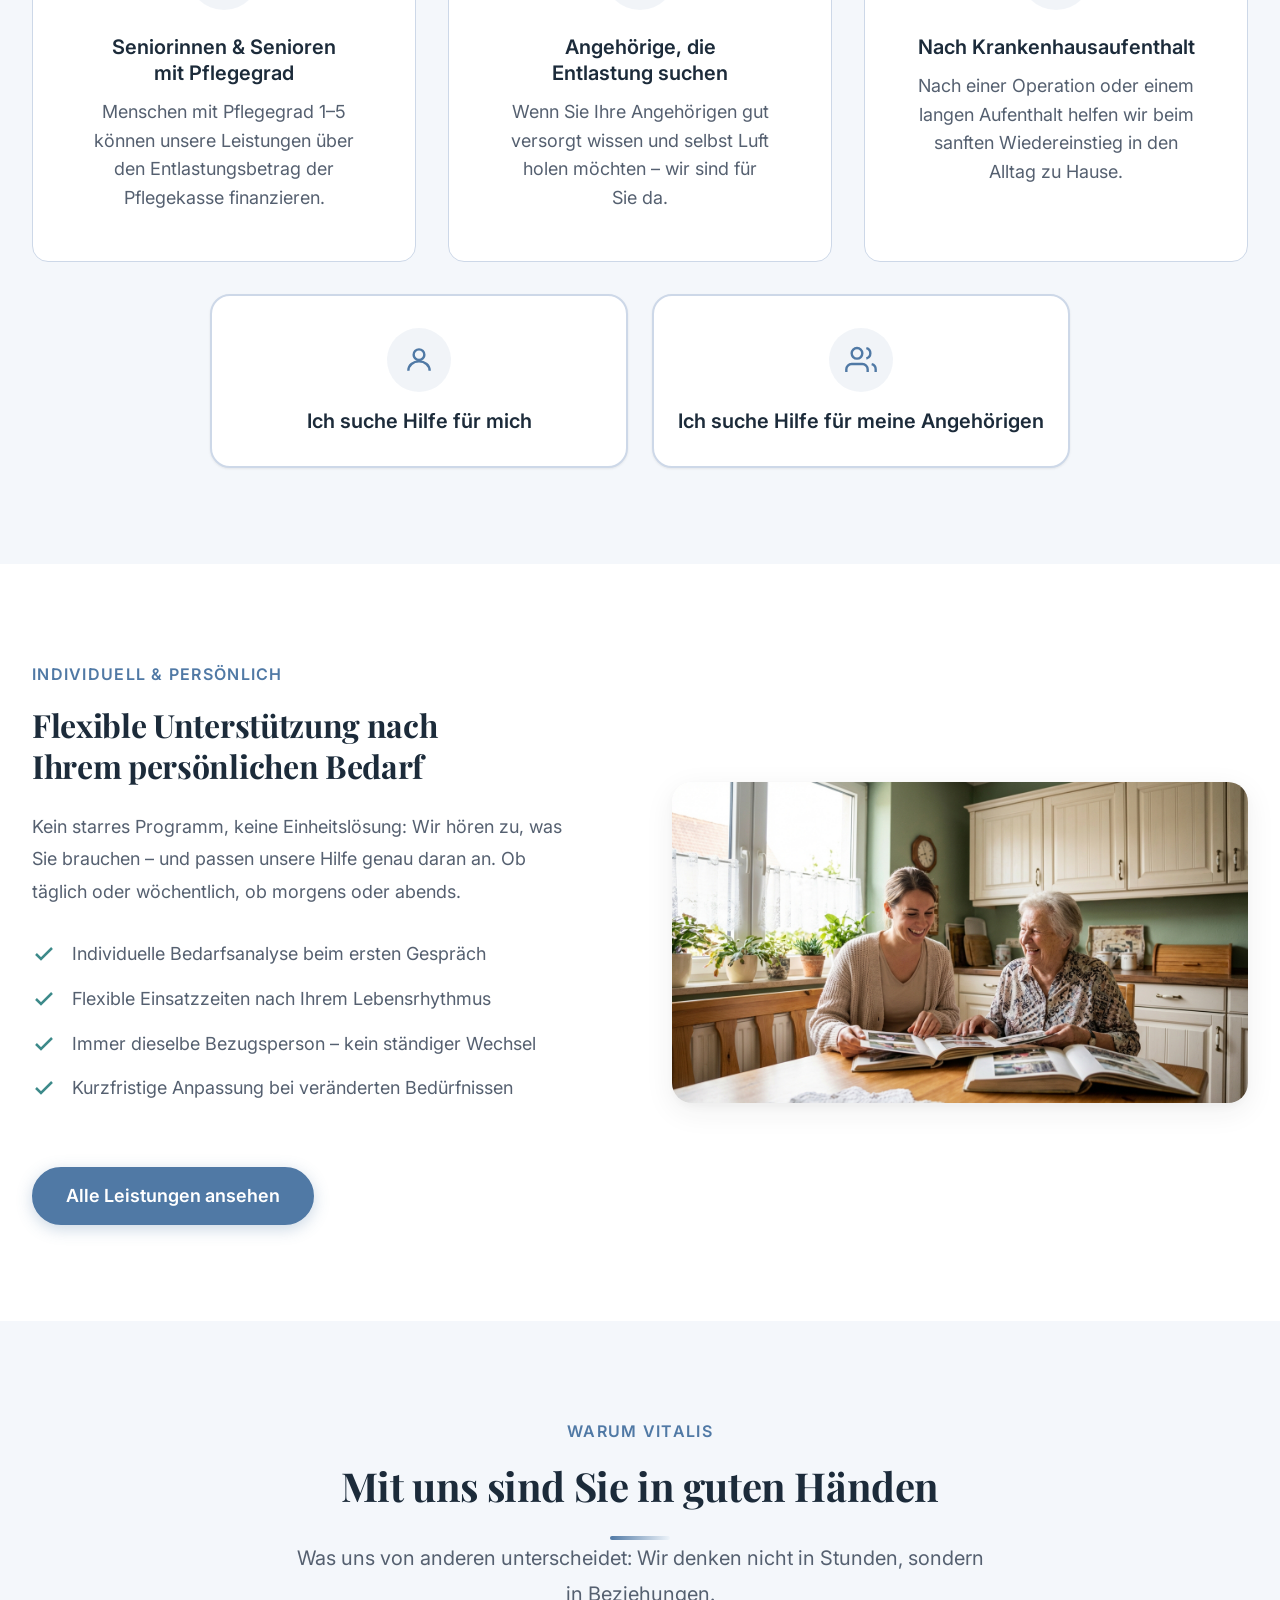
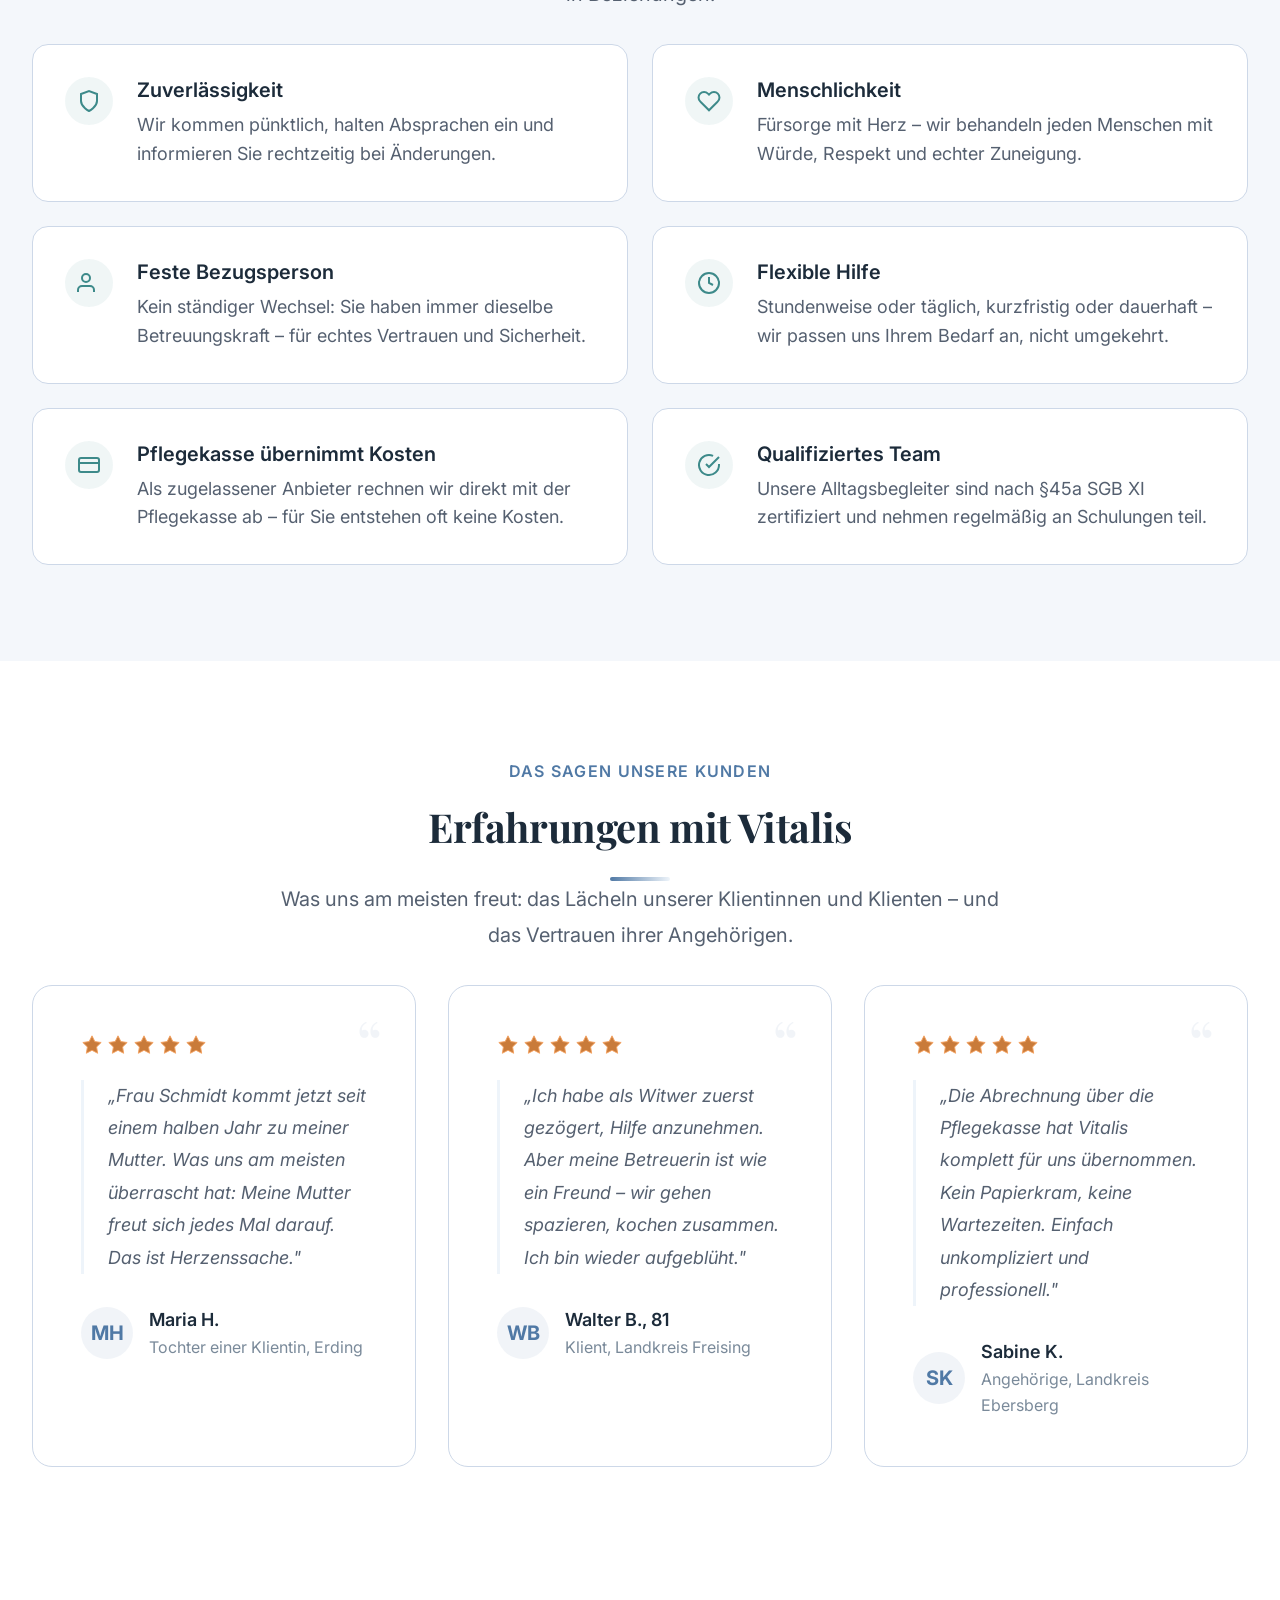
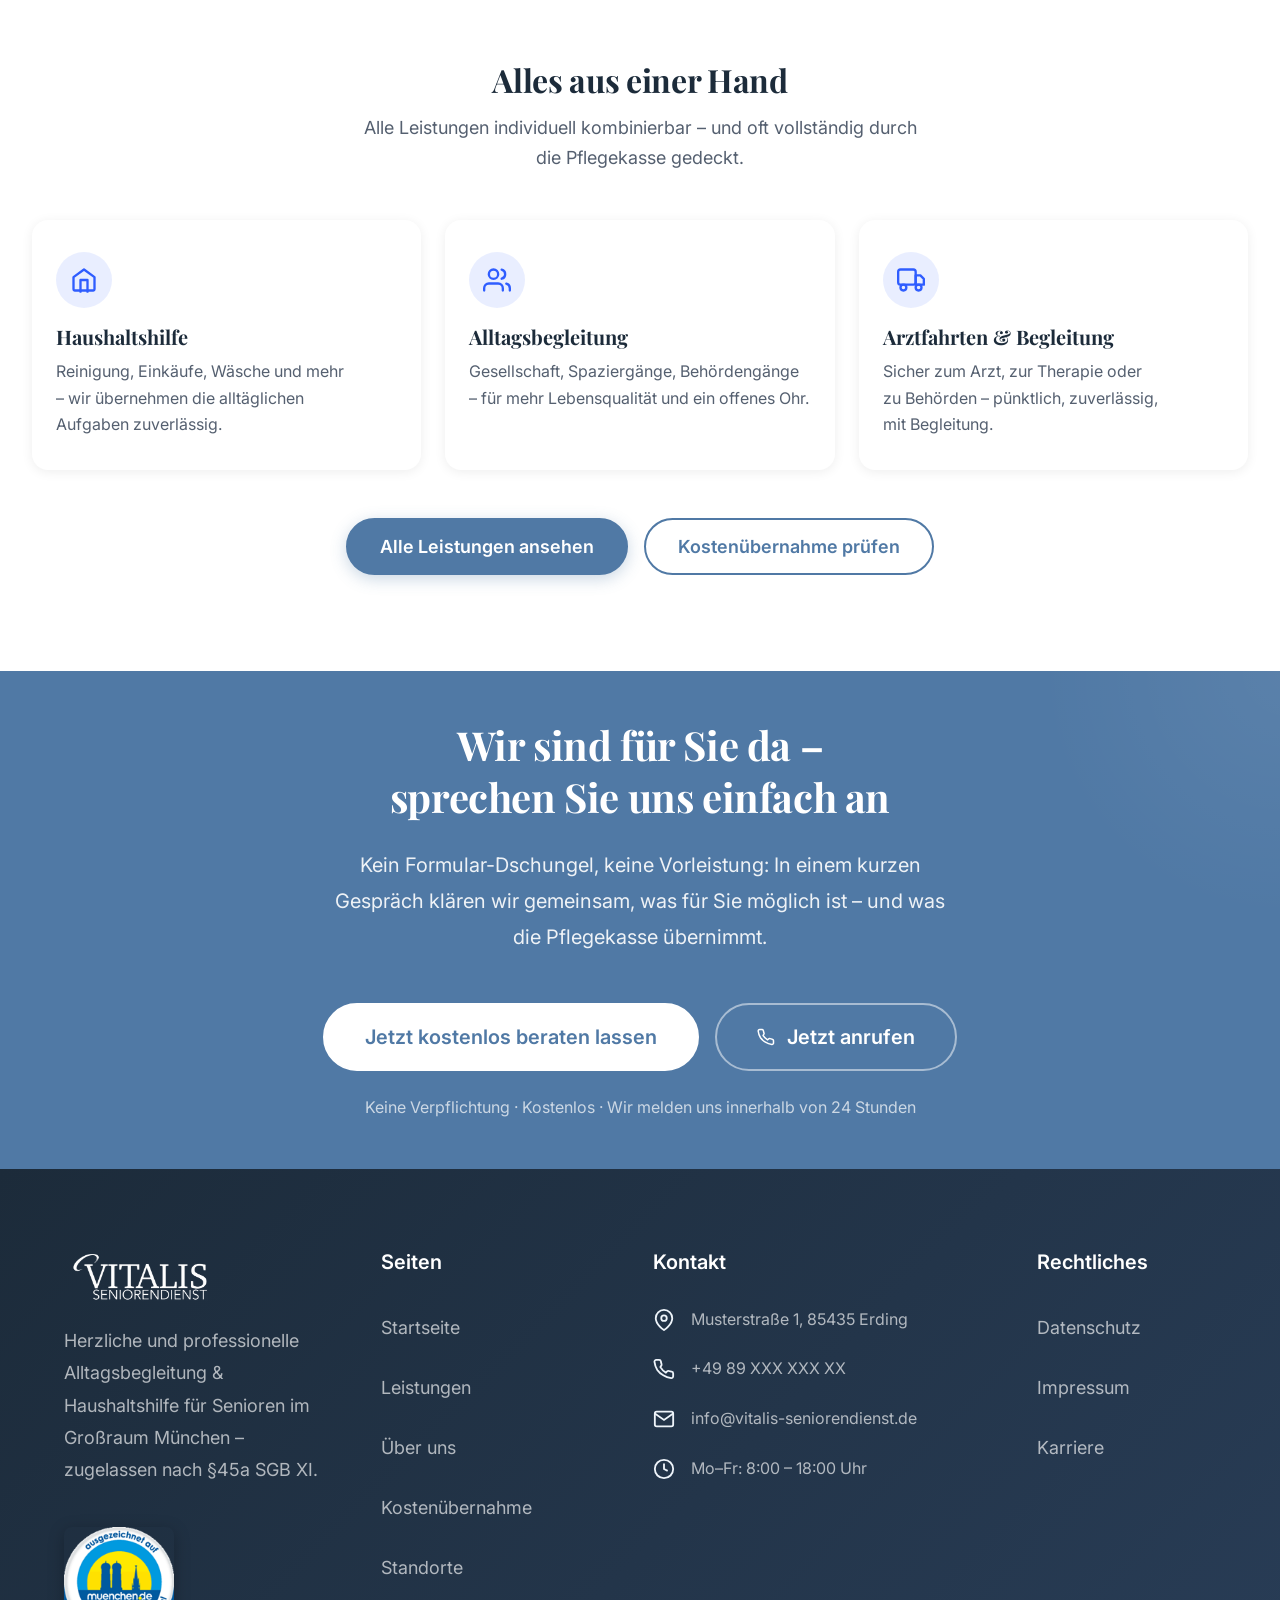
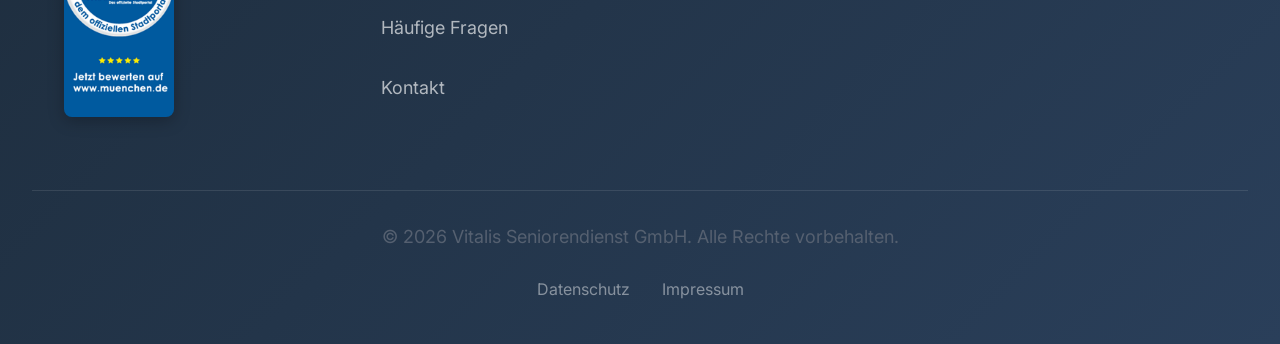
==== commit e1bec52e: "Fix: INT-211 Startseite – Spacing, Hero-Bild, CTA & Leistungs-Highlights Hero-Layout Audit vollständ" ====
--- a/index.html
+++ b/index.html
@@ -101,26 +101,26 @@
           <svg width="16" height="16" viewBox="0 0 24 24" fill="none" stroke="currentColor" stroke-width="2" aria-hidden="true"><path d="M12 22s8-4 8-10V5l-8-3-8 3v7c0 6 8 10 8 10z"/></svg>
           Zugelassener Anbieter §45a SGB XI
         </span>
-        <h1 class="hero__title">Hilfe mit <span class="hero__title-accent">Herz</span> –<br/>für ein gutes Gefühl<br/>im Alltag</h1>
+        <h1 class="hero__title">Hilfe mit <span class="hero__title-accent">Herz</span> – für ein gutes Gefühl im Alltag</h1>
         <p class="hero__subtitle">Wir begleiten Seniorinnen und Senioren einfühlsam und zuverlässig – damit Sie und Ihre Angehörigen sich keine Sorgen machen müssen. Kostenübernahme durch die Pflegekasse möglich.</p>
         <div class="hero__actions">
           <a href="kontakt.html" class="btn btn-white btn-lg">Jetzt kostenlos beraten lassen</a>
-          <a href="tel:+4989XXXXXXXX" class="btn btn-secondary btn-lg" style="border-color:rgba(255,255,255,0.6);color:#fff;">
+          <a href="tel:+4989XXXXXXXX" class="btn btn-secondary btn-secondary--on-dark btn-lg">
             <svg width="18" height="18" viewBox="0 0 24 24" fill="none" stroke="currentColor" stroke-width="2" aria-hidden="true"><path d="M22 16.92v3a2 2 0 0 1-2.18 2 19.79 19.79 0 0 1-8.63-3.07A19.5 19.5 0 0 1 4.69 13a19.79 19.79 0 0 1-3.07-8.67A2 2 0 0 1 3.6 2h3a2 2 0 0 1 2 1.72c.127.96.361 1.903.7 2.81a2 2 0 0 1-.45 2.11L8.09 9.91a16 16 0 0 0 6 6l1.27-1.27a2 2 0 0 1 2.11-.45c.907.339 1.85.573 2.81.7A2 2 0 0 1 22 16.92z"/></svg>
             Jetzt anrufen
           </a>
         </div>
         <div class="hero__trust">
           <div class="hero__trust-item">
-            <svg width="20" height="20" viewBox="0 0 24 24" fill="none" stroke="currentColor" stroke-width="2" aria-hidden="true"><polyline points="20 6 9 17 4 12"/></svg>
+            <svg width="22" height="22" viewBox="0 0 24 24" fill="none" stroke="currentColor" stroke-width="2" aria-hidden="true"><polyline points="20 6 9 17 4 12"/></svg>
             Keine Wartezeiten
           </div>
           <div class="hero__trust-item">
-            <svg width="20" height="20" viewBox="0 0 24 24" fill="none" stroke="currentColor" stroke-width="2" aria-hidden="true"><polyline points="20 6 9 17 4 12"/></svg>
+            <svg width="22" height="22" viewBox="0 0 24 24" fill="none" stroke="currentColor" stroke-width="2" aria-hidden="true"><polyline points="20 6 9 17 4 12"/></svg>
             Keine Verpflichtung
           </div>
           <div class="hero__trust-item">
-            <svg width="20" height="20" viewBox="0 0 24 24" fill="none" stroke="currentColor" stroke-width="2" aria-hidden="true"><polyline points="20 6 9 17 4 12"/></svg>
+            <svg width="22" height="22" viewBox="0 0 24 24" fill="none" stroke="currentColor" stroke-width="2" aria-hidden="true"><polyline points="20 6 9 17 4 12"/></svg>
             Pflegekasse übernimmt Kosten
           </div>
         </div>
--- a/css/components.css
+++ b/css/components.css
@@ -564,8 +564,8 @@
 .hero {
   position: relative;
   background:
-    linear-gradient(to bottom, rgba(0,0,0,0.55) 0%, rgba(0,0,0,0.45) 100%),
-    url('../images/hero-homecare-new.jpeg') center 30% / cover no-repeat;
+    linear-gradient(105deg, rgba(15,30,60,0.78) 0%, rgba(28,43,58,0.58) 45%, rgba(0,0,0,0.22) 100%),
+    url('../images/hero-homecare-new.jpeg') center 25% / cover no-repeat;
   color: var(--white);
   padding: var(--spacing-5xl) 0;
   overflow: hidden;
@@ -630,15 +630,6 @@
   background: var(--amber);
   border-radius: var(--radius-lg) var(--radius-lg) 0 0;
   transition: height 0.25s ease;
-}
-
-.hero__stat:hover {
-  background: rgba(0, 0, 0, 0.35);
-  box-shadow: 0 6px 24px rgba(0, 0, 0, 0.28), inset 0 1px 0 rgba(255, 255, 255, 0.14);
-}
-
-.hero__stat:hover::before {
-  height: 5px;
 }
 
 /* Shimmer-Sweep: Lichtglanz läuft einmalig von links nach rechts */
@@ -659,12 +650,38 @@
   transform: translateX(-200%);
 }
 
-.hero__stat:hover::after {
-  animation: shimmer-sweep 1.1s ease-in-out forwards;
+/* Hover nur auf echten Pointer-Geräten (nicht Touch) */
+@media (hover: hover) {
+  .hero__stat:hover {
+    background: rgba(0, 0, 0, 0.35);
+    box-shadow: 0 6px 24px rgba(0, 0, 0, 0.28), inset 0 1px 0 rgba(255, 255, 255, 0.14);
+  }
+
+  .hero__stat:hover::before {
+    height: 5px;
+  }
+
+  .hero__stat:hover::after {
+    animation: shimmer-sweep 1.1s ease-in-out forwards;
+  }
 }
 
 @media (prefers-reduced-motion: reduce) {
-  .hero__stat:hover::after { animation: none; }
+  .hero__stat::after { animation: none !important; }
+}
+
+/* --- Button Modifier: Sekundär auf dunklem Hintergrund --- */
+.btn-secondary--on-dark {
+  border-color: rgba(255, 255, 255, 0.6);
+  color: var(--white);
+}
+
+@media (hover: hover) {
+  .btn-secondary--on-dark:hover {
+    border-color: var(--white);
+    background: rgba(255, 255, 255, 0.10);
+    color: var(--white);
+  }
 }
 
 .hero__stat-number {
@@ -700,6 +717,7 @@
   font-size: var(--fs-hero);
   font-weight: var(--fw-bold);
   color: var(--white);
+  max-width: 14ch;
   margin-bottom: var(--spacing-lg);
   line-height: 1.15;
 }
@@ -741,8 +759,9 @@
 }
 
 .hero__trust-item svg {
-  width: 20px;
-  height: 20px;
+  width: 22px;
+  height: 22px;
+  flex-shrink: 0;
   color: var(--amber);
   flex-shrink: 0;
 }
--- a/css/responsive.css
+++ b/css/responsive.css
@@ -102,12 +102,11 @@
 }
 
 .hero {
-  min-height: auto;
+  min-height: 100svh;
   padding: var(--spacing-3xl) 0;
 }
 
 .hero__inner {
-  grid-template-columns: 1fr;
   gap: var(--spacing-2xl);
   text-align: center;
 }
@@ -122,7 +121,7 @@
 
 .hero__trust {
   flex-direction: column;
-  gap: var(--spacing-md);
+  gap: var(--spacing-sm);
 }
 
 /* Stats: auf Mobile als Row mit Wrap */
@@ -377,7 +376,7 @@
   }
 
   .hero__inner {
-    grid-template-columns: 1.2fr 0.8fr;
+    grid-template-columns: 1.4fr 0.6fr;
     text-align: left;
   }
 
@@ -389,10 +388,14 @@
     flex-direction: column;
     align-items: flex-start;
     flex-wrap: nowrap;
+    align-self: center;
+    max-width: 260px;
+    width: 100%;
   }
 
   .hero__stat {
-    min-width: 180px;
+    min-width: 0;
+    width: 100%;
     flex: 0 0 auto;
     text-align: left;
   }
@@ -1401,16 +1404,18 @@
 
 /* ── Tablet 768px: Spezielle Anpassungen ─────────────────── */
 @media (min-width: 480px) and (max-width: 767px) {
-  /* Hero Stats: 3 nebeneinander passen gut auf Phones 480px+ */
+  /* Hero Stats: Tablet 480–767px → wrap mit Mindestbreite */
   .hero__stats {
     flex-direction: row;
-    flex-wrap: nowrap;
+    flex-wrap: wrap;
     gap: var(--spacing-sm);
+    max-width: 480px;
+    margin: 0 auto;
   }
 
   .hero__stat {
     flex: 1;
-    min-width: 0;
+    min-width: 130px;
     padding: var(--spacing-sm) var(--spacing-md);
   }
 
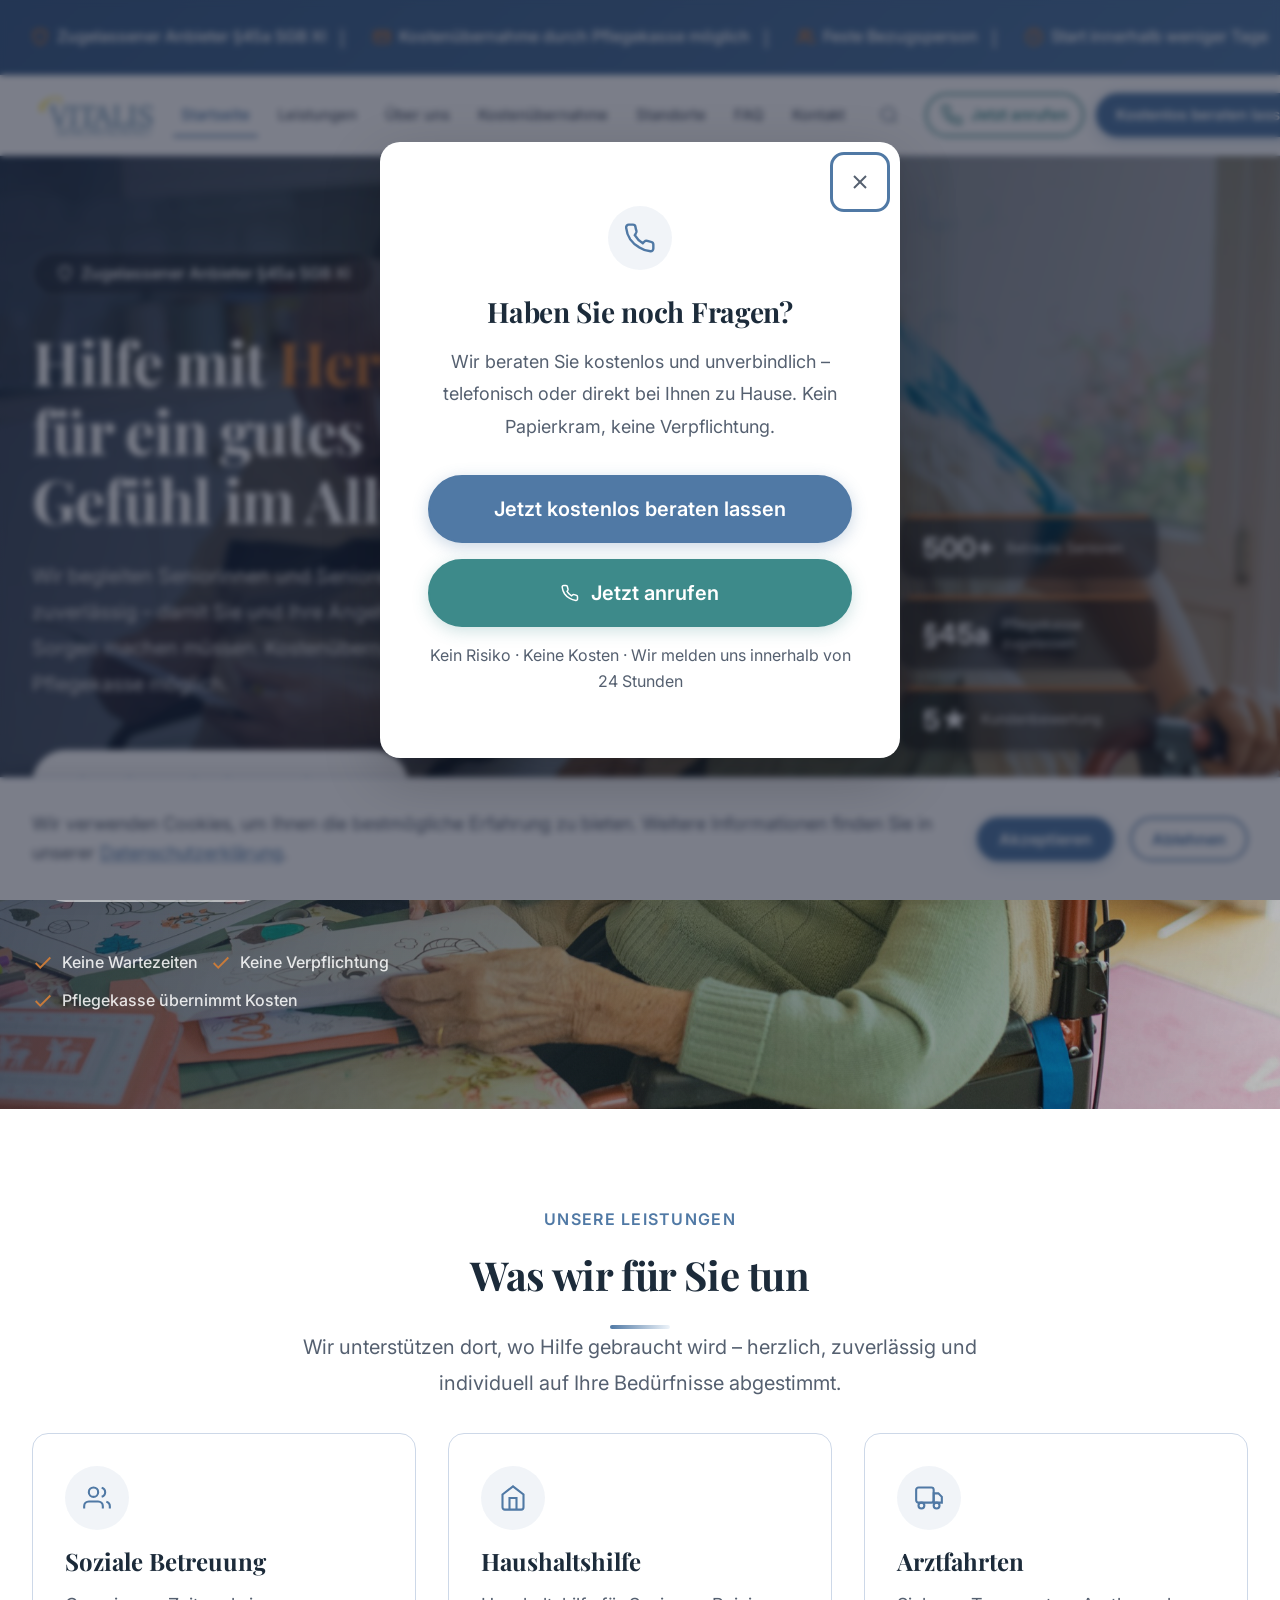
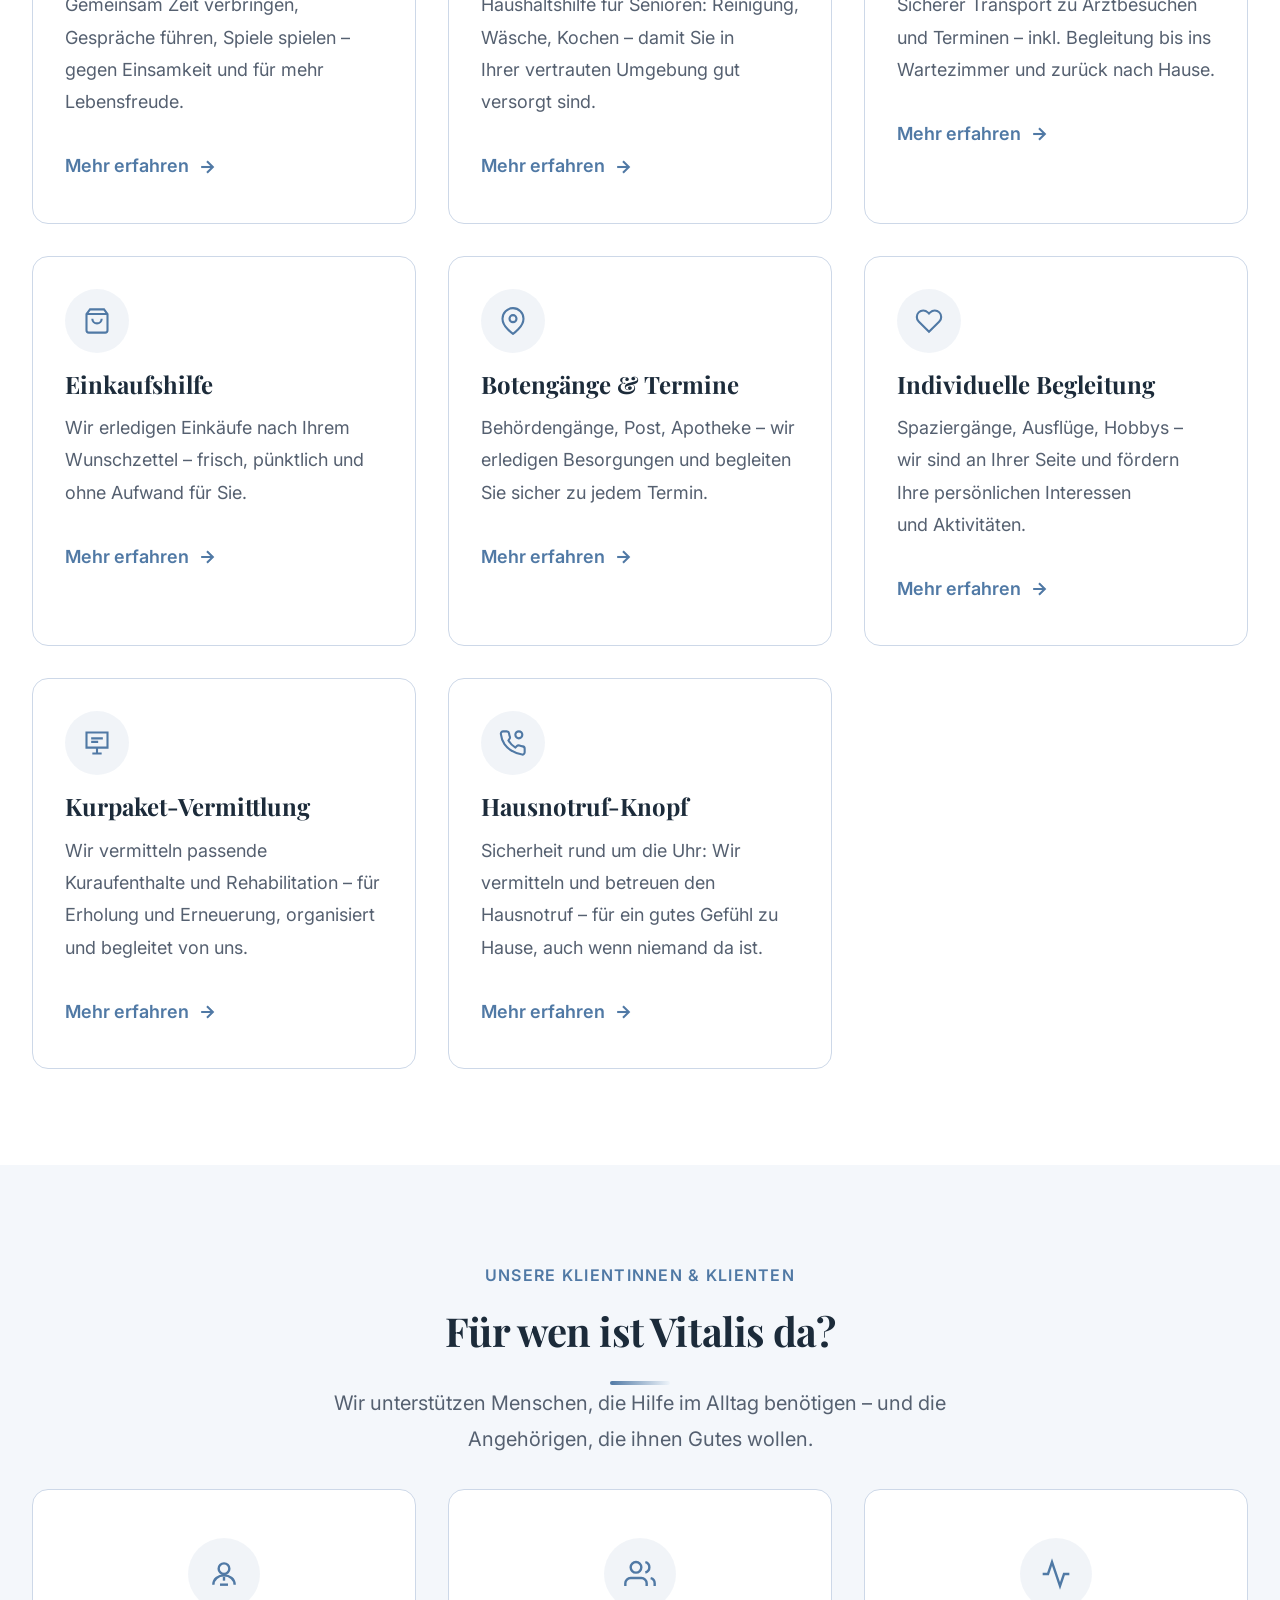
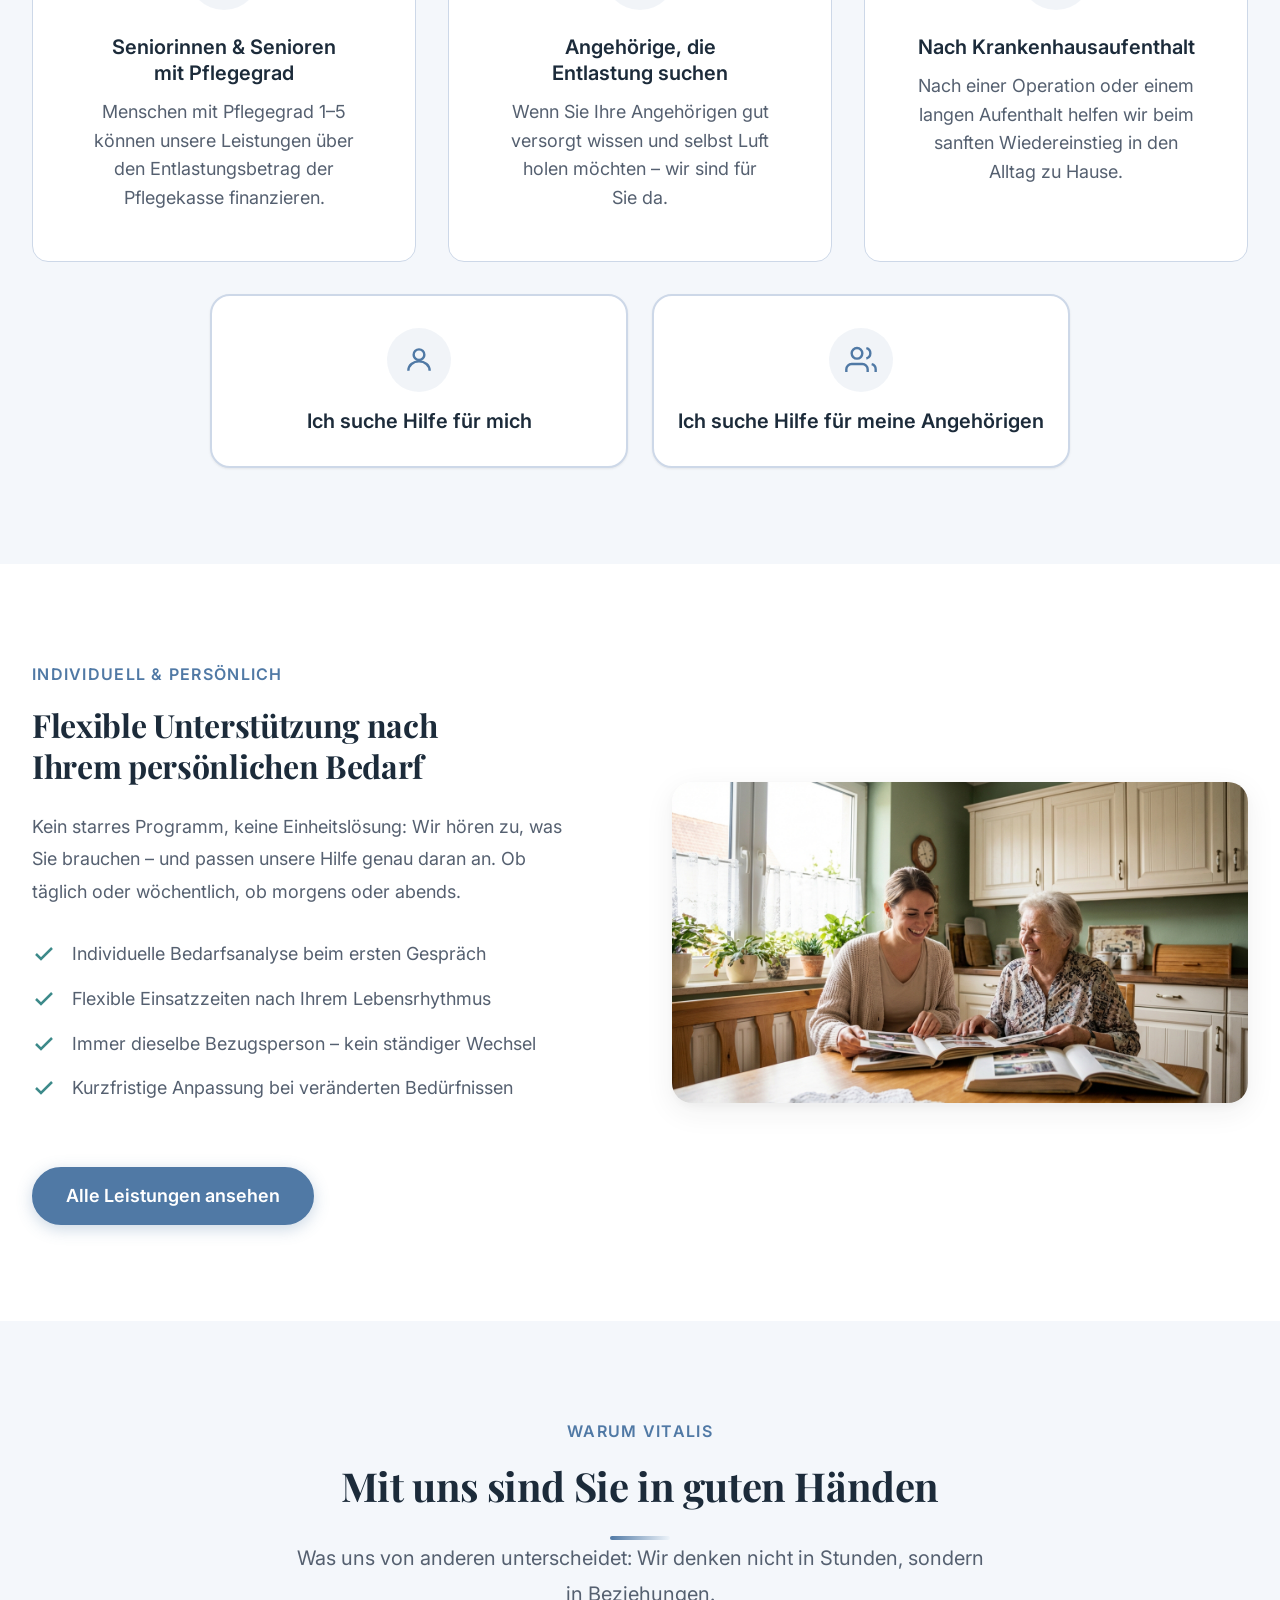
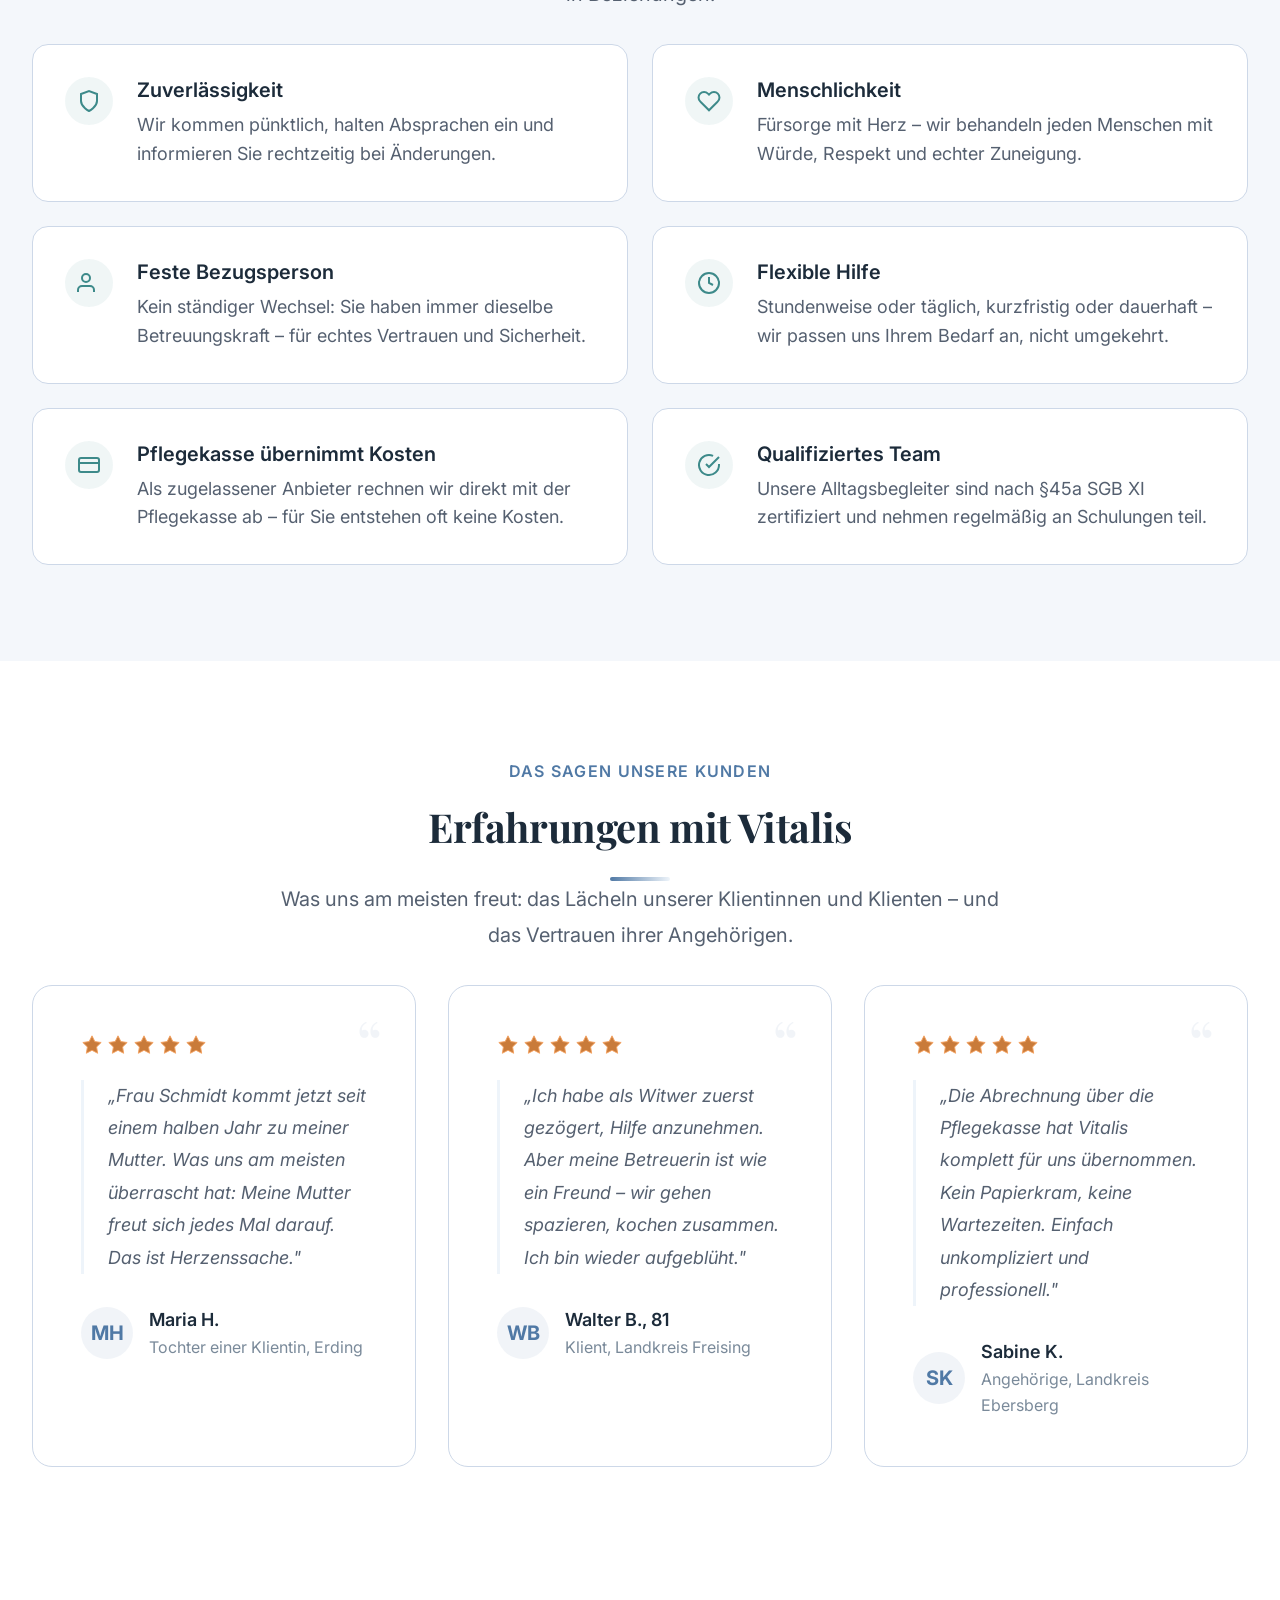
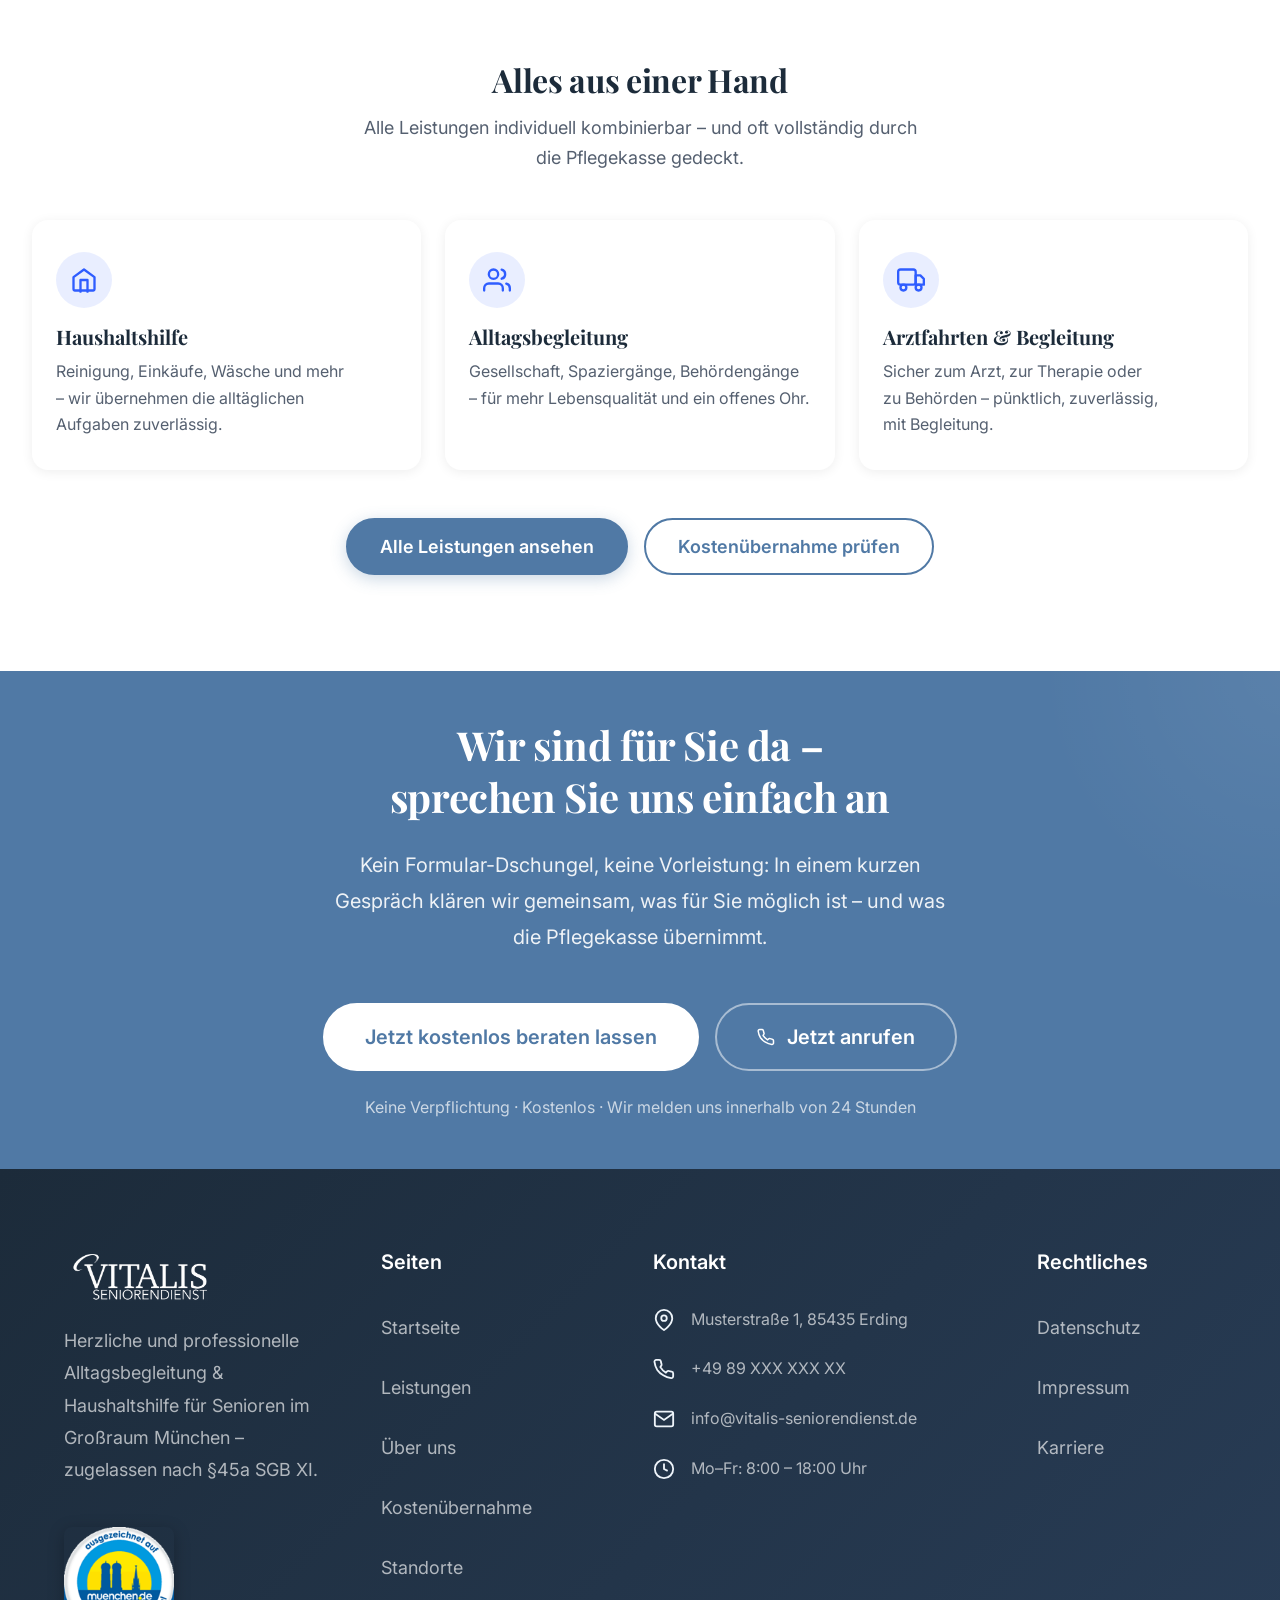
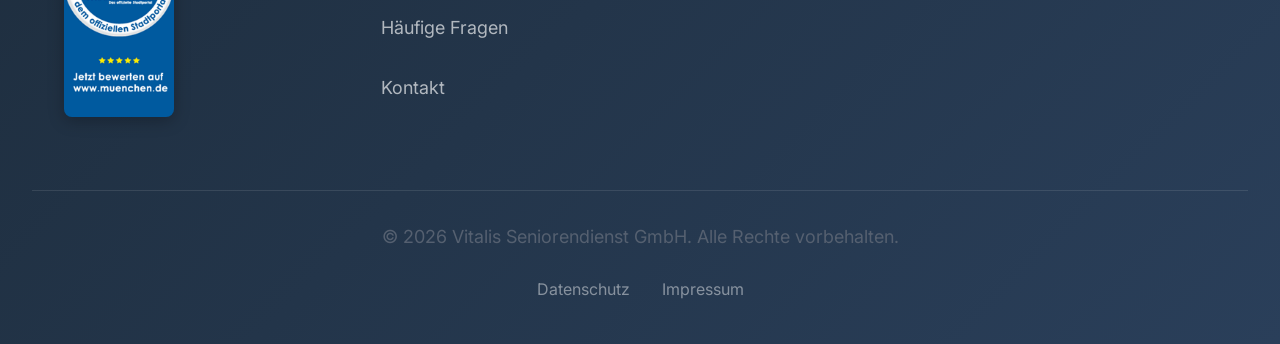
==== commit aeb1a9db: "Fix: Hero-Titel Zeilenumbruch optimiert – Gedankenstrich schließt Zeile 1 ab Co-Authored-By: Claude " ====
--- a/index.html
+++ b/index.html
@@ -101,7 +101,7 @@
           <svg width="16" height="16" viewBox="0 0 24 24" fill="none" stroke="currentColor" stroke-width="2" aria-hidden="true"><path d="M12 22s8-4 8-10V5l-8-3-8 3v7c0 6 8 10 8 10z"/></svg>
           Zugelassener Anbieter §45a SGB XI
         </span>
-        <h1 class="hero__title">Hilfe mit <span class="hero__title-accent">Herz</span> – für ein gutes Gefühl im Alltag</h1>
+        <h1 class="hero__title">Hilfe mit <span class="hero__title-accent">Herz</span> –<br>für ein gutes<br>Gefühl im Alltag</h1>
         <p class="hero__subtitle">Wir begleiten Seniorinnen und Senioren einfühlsam und zuverlässig – damit Sie und Ihre Angehörigen sich keine Sorgen machen müssen. Kostenübernahme durch die Pflegekasse möglich.</p>
         <div class="hero__actions">
           <a href="kontakt.html" class="btn btn-white btn-lg">Jetzt kostenlos beraten lassen</a>
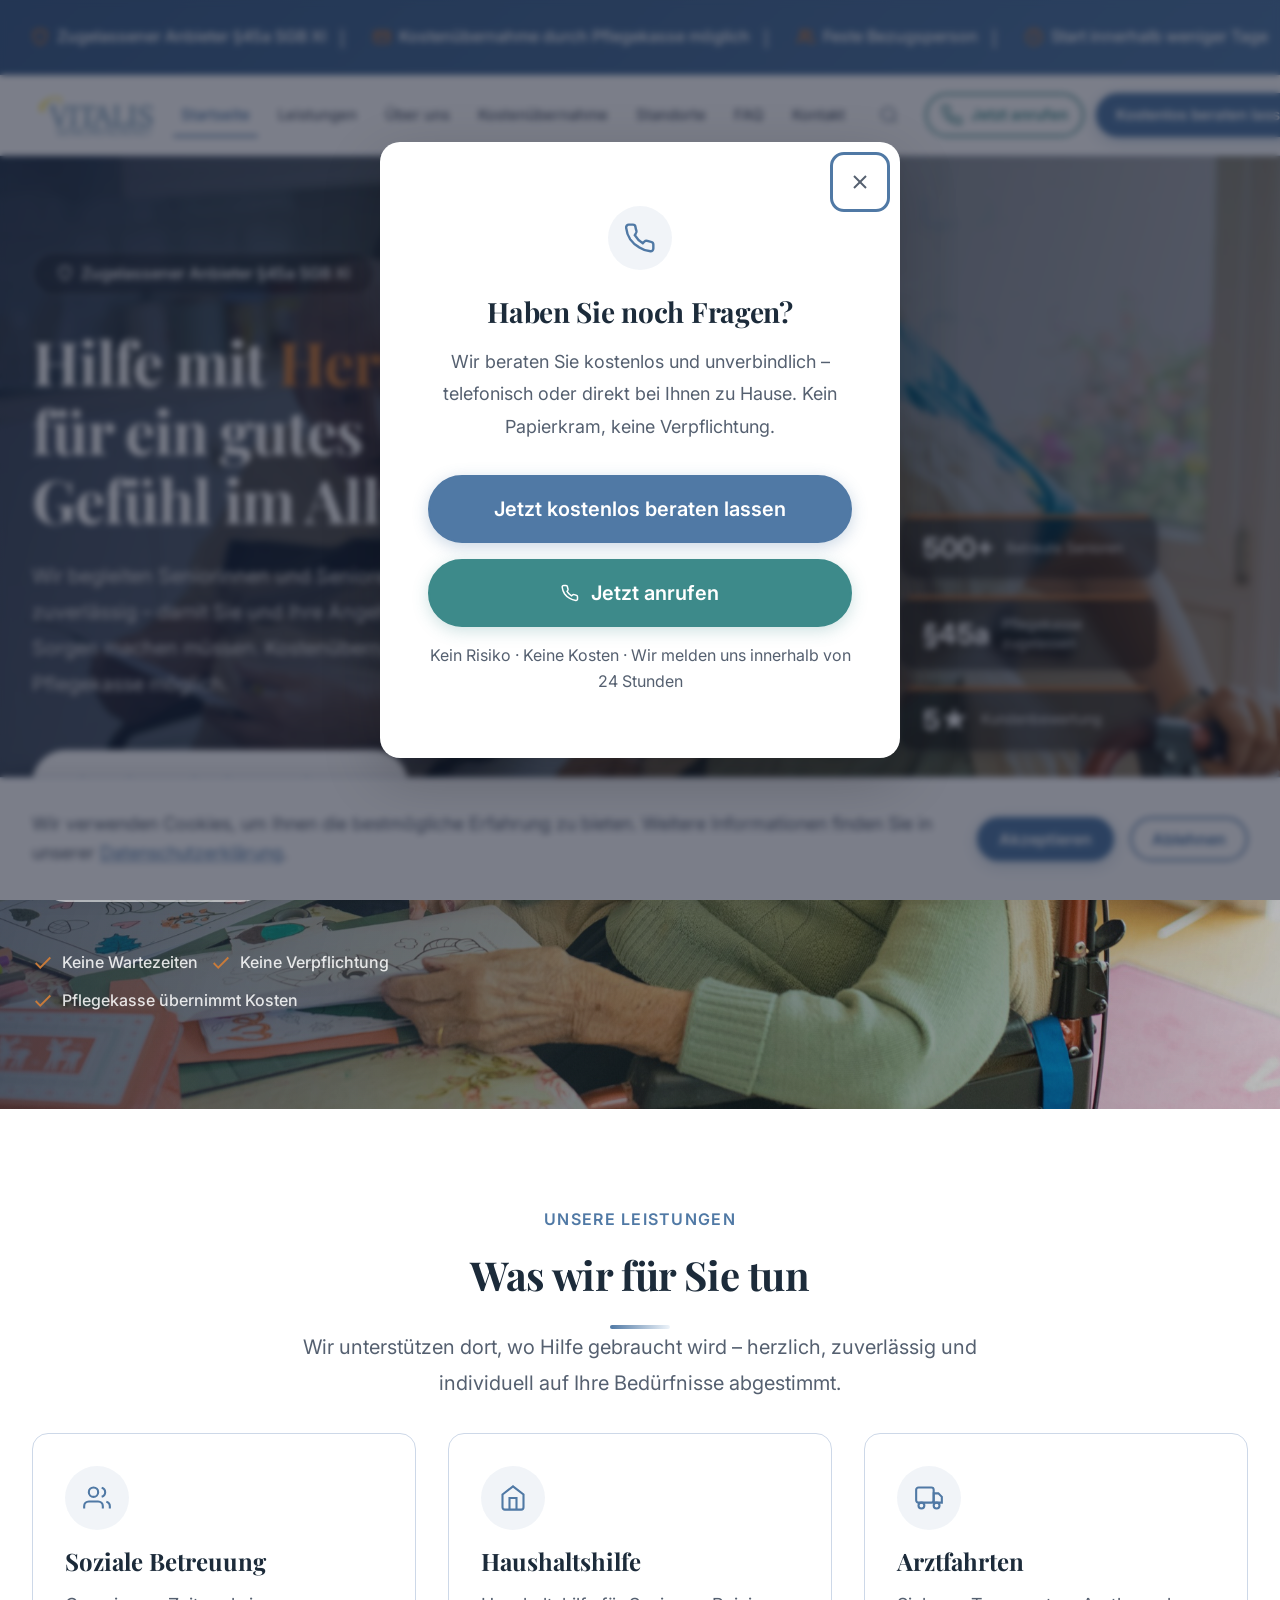
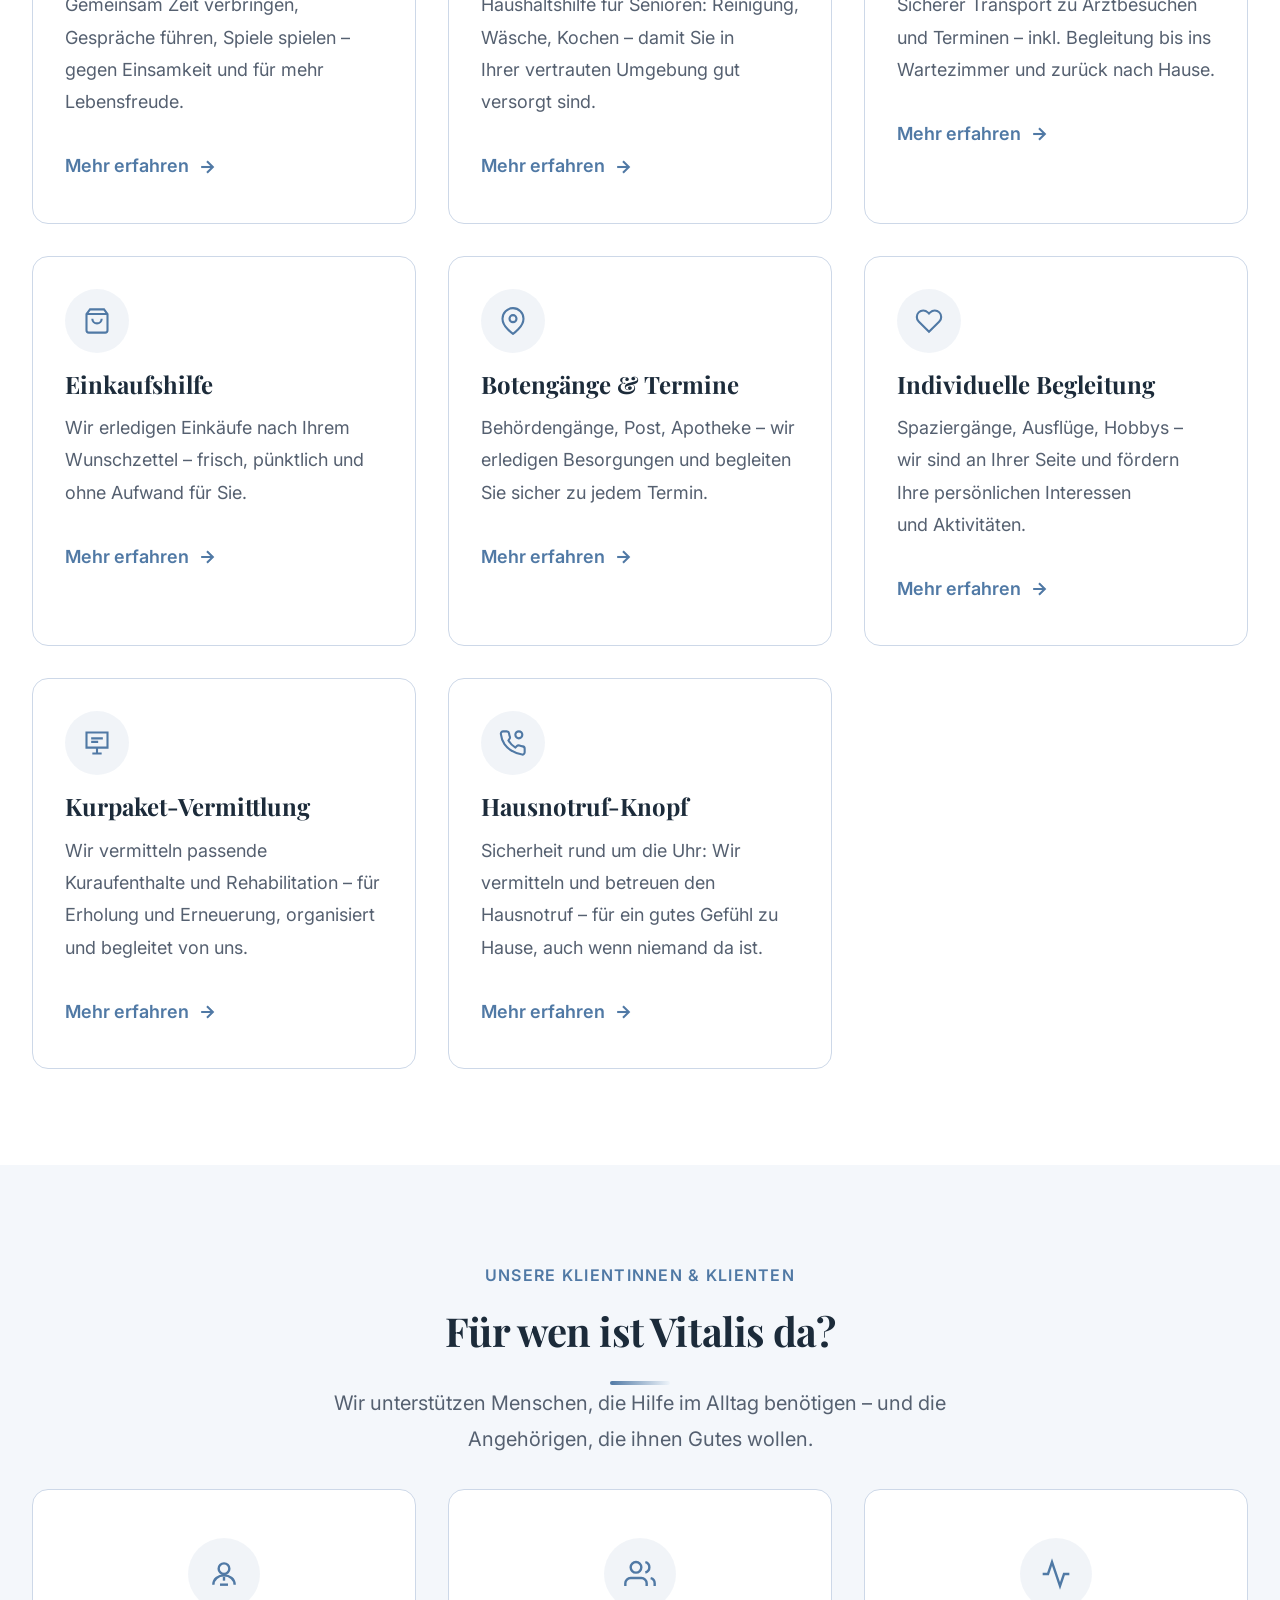
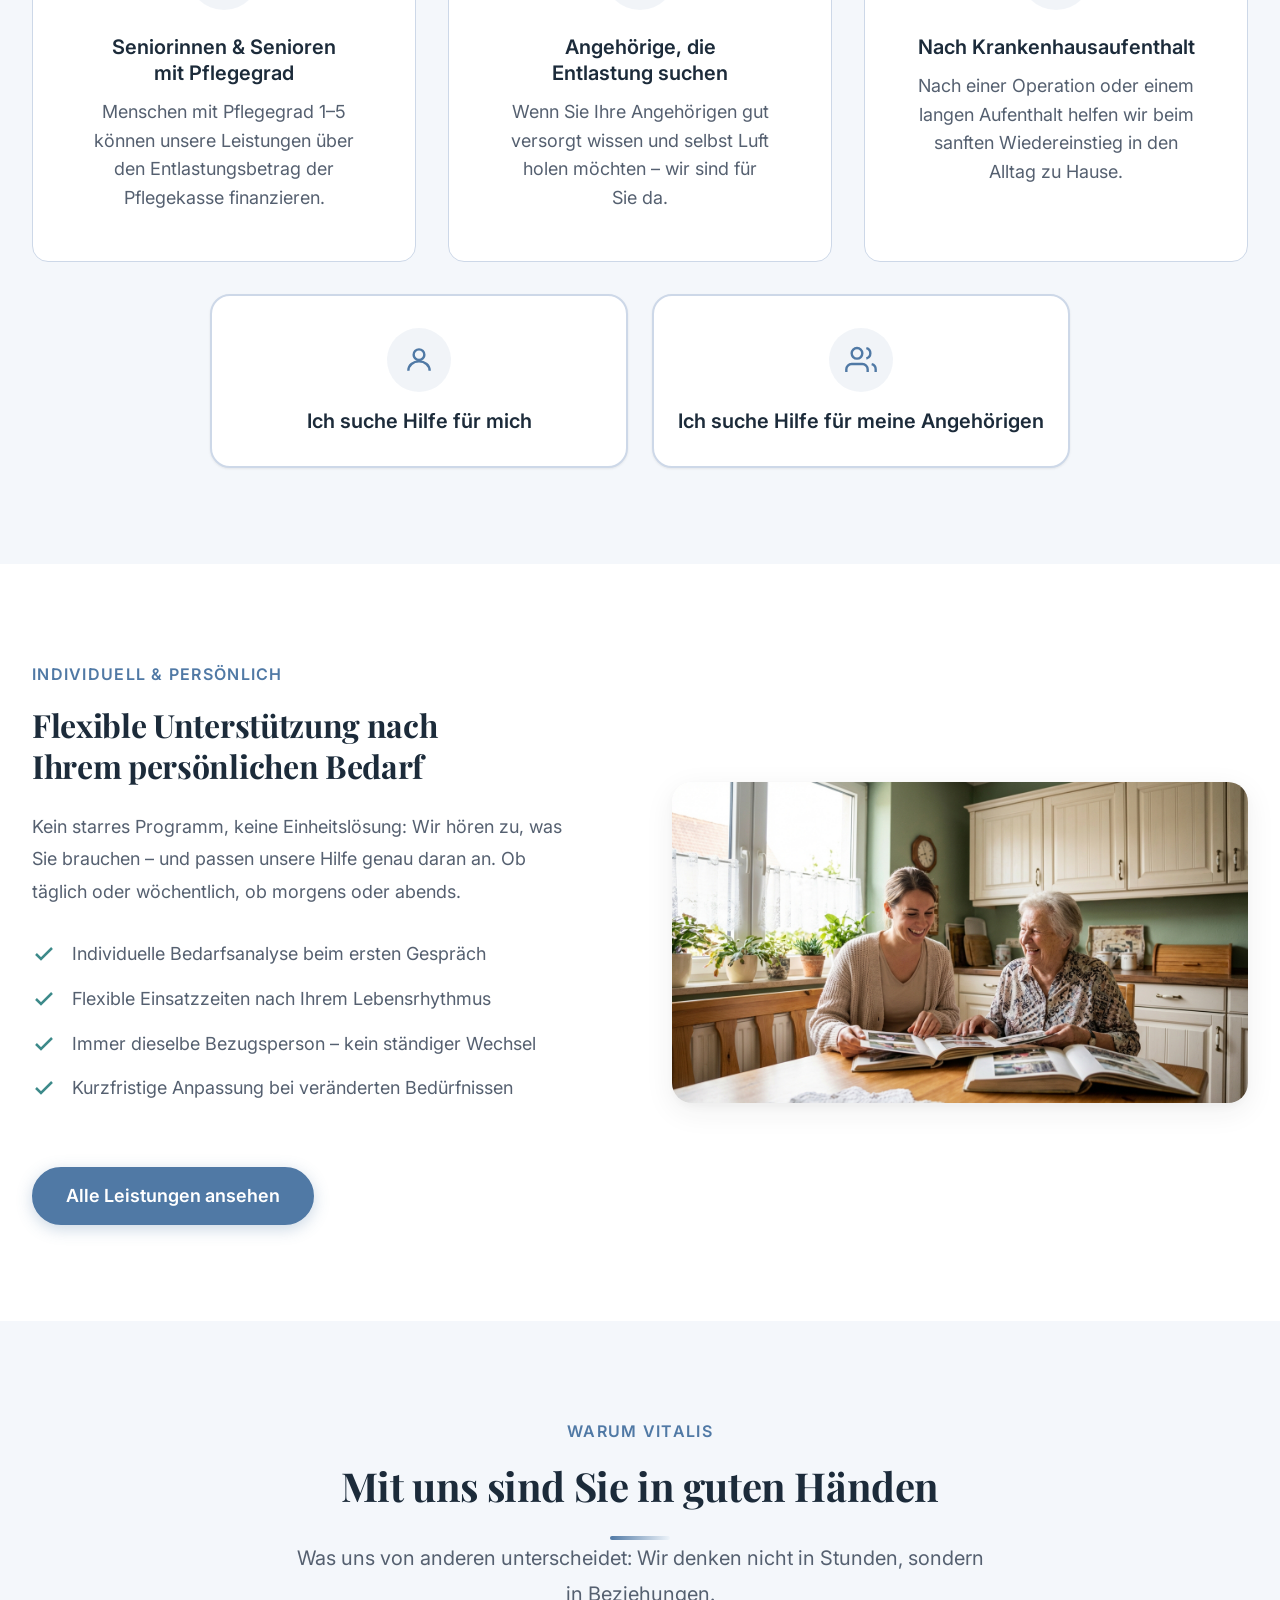
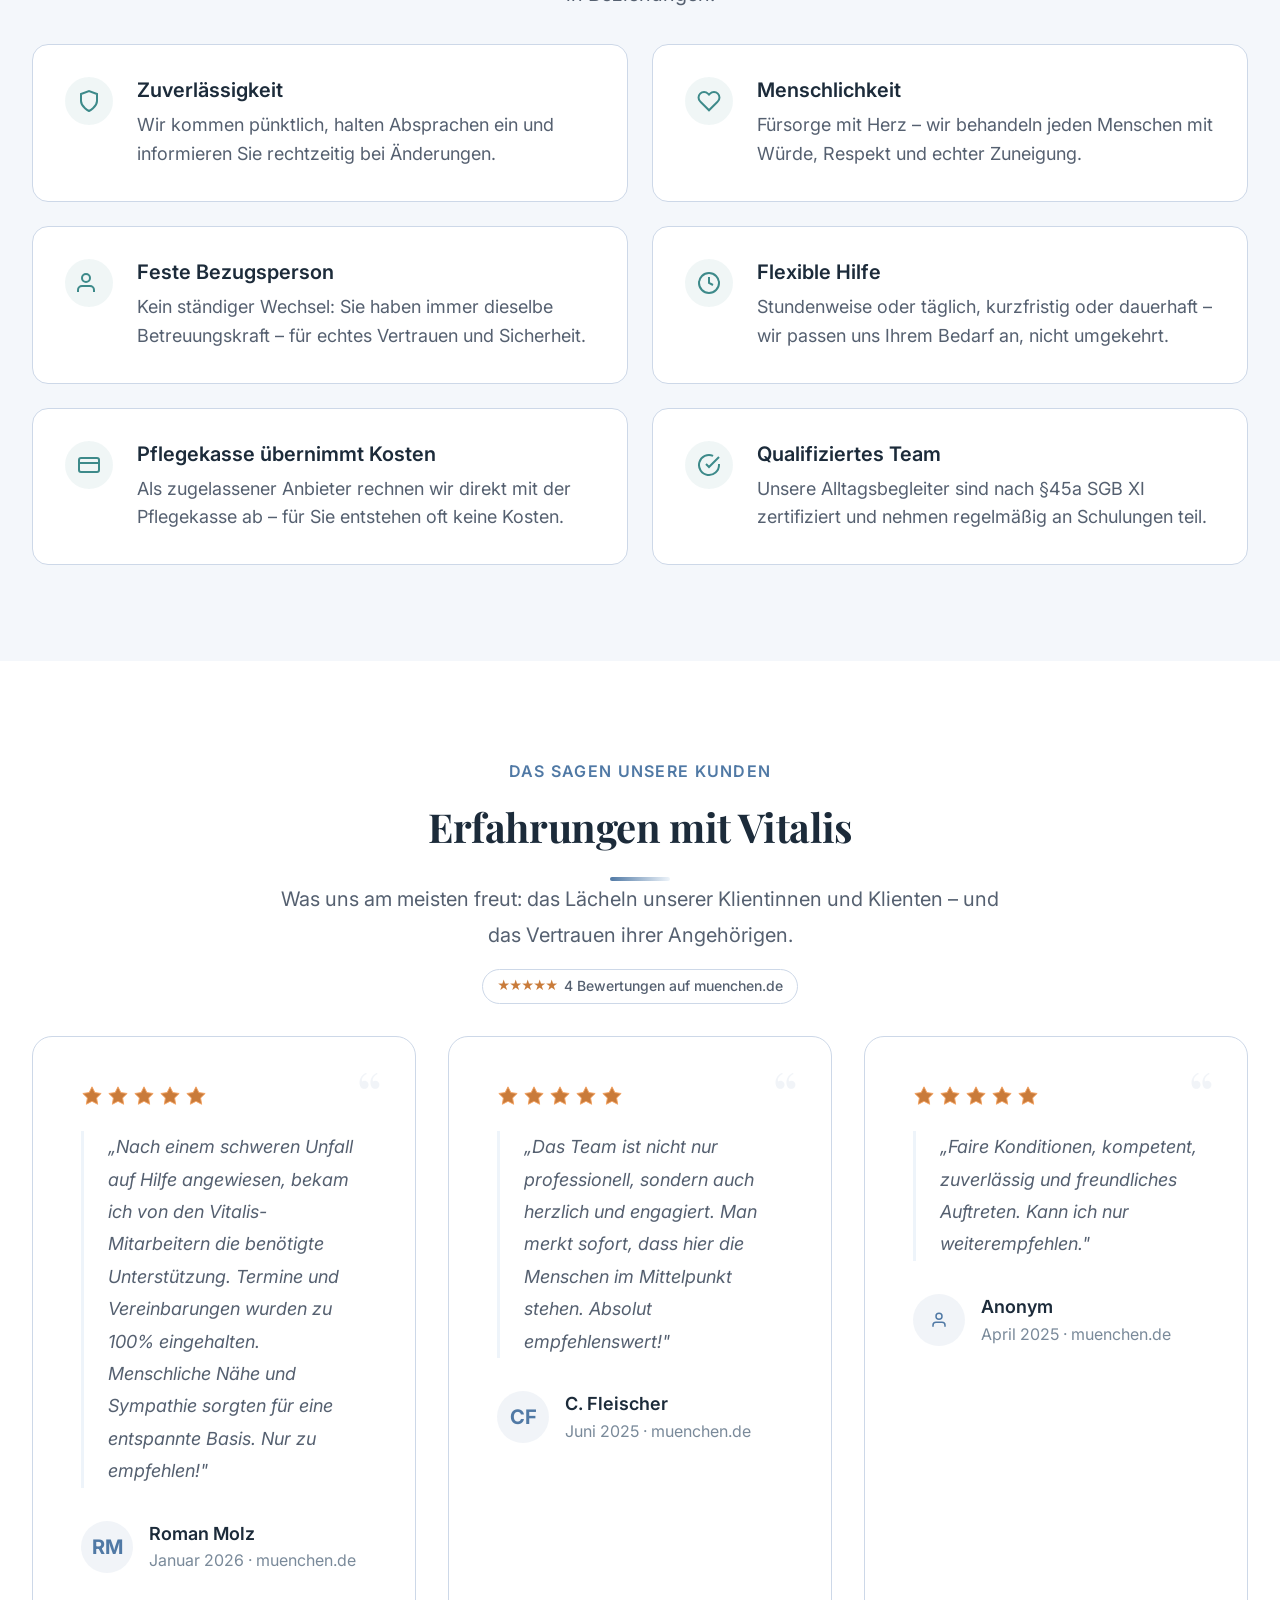
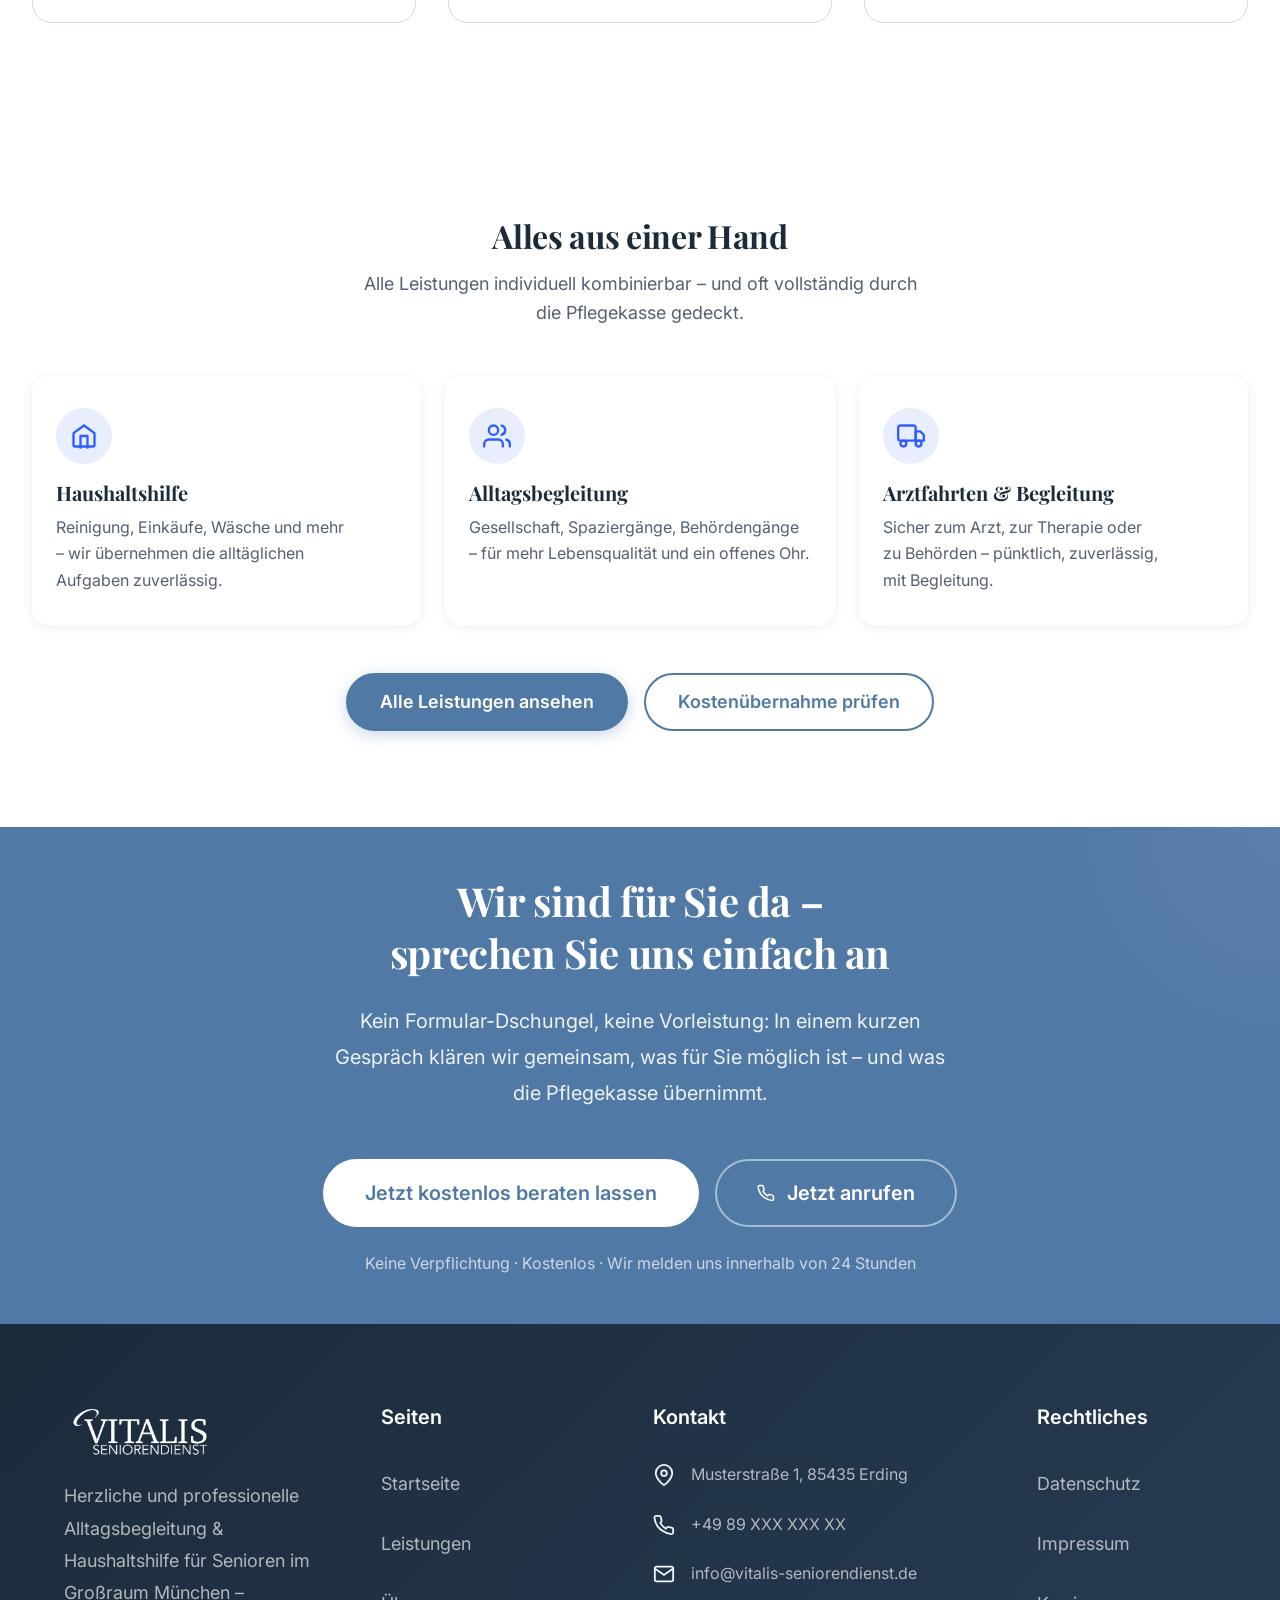
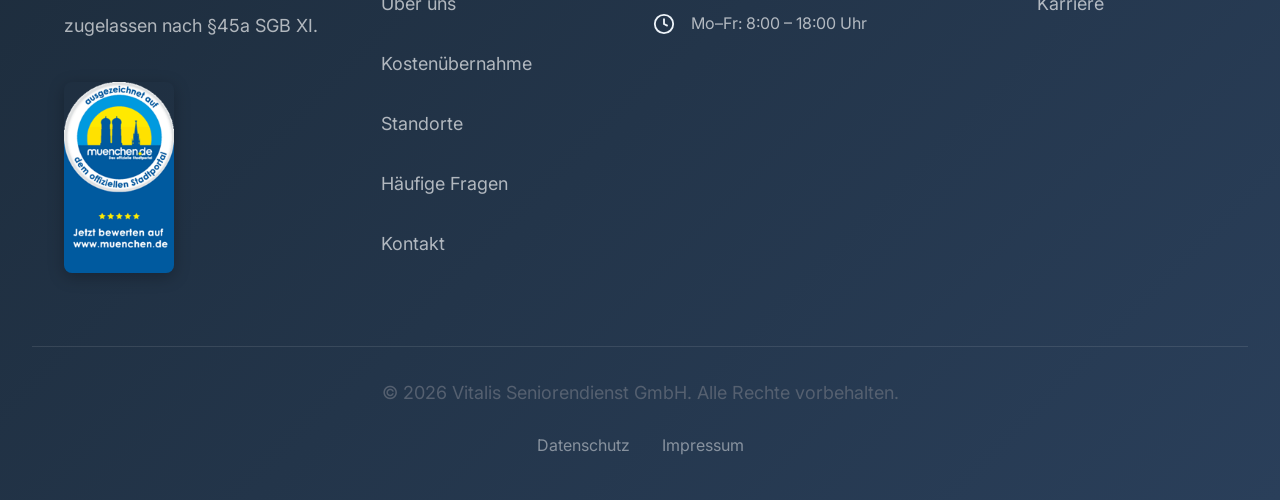
==== commit c2fa8a7d: "Feat: Startseite – Testimonials mit echten Bewertungen & muenchen.de-Link Erfundene Testimonials dur" ====
--- a/index.html
+++ b/index.html
@@ -453,6 +453,10 @@
         <h2 class="section-header__title" id="testimonials-heading">Erfahrungen mit Vitalis</h2>
         <div class="section-header__accent" aria-hidden="true"></div>
         <p class="section-header__text">Was uns am meisten freut: das Lächeln unserer Klientinnen und Klienten – und das Vertrauen ihrer Angehörigen.</p>
+        <a href="https://branchenbuch.portal.muenchen.de/mhp/1379552/#bewertungen" target="_blank" rel="noopener" class="section-header__rating-pill" aria-label="4 Bewertungen auf muenchen.de ansehen">
+          <span class="section-header__rating-stars" aria-hidden="true">★★★★★</span>
+          <span>4 Bewertungen auf muenchen.de</span>
+        </a>
       </div>
       <div class="testimonial-grid stagger-children" style="margin-top: var(--spacing-xl);">
         <article class="testimonial-card fade-in">
@@ -463,12 +467,12 @@
             <svg width="20" height="20" viewBox="0 0 24 24" fill="#f4a261" stroke="#f4a261" stroke-width="1" aria-hidden="true"><polygon points="12 2 15.09 8.26 22 9.27 17 14.14 18.18 21.02 12 17.77 5.82 21.02 7 14.14 2 9.27 8.91 8.26 12 2"/></svg>
             <svg width="20" height="20" viewBox="0 0 24 24" fill="#f4a261" stroke="#f4a261" stroke-width="1" aria-hidden="true"><polygon points="12 2 15.09 8.26 22 9.27 17 14.14 18.18 21.02 12 17.77 5.82 21.02 7 14.14 2 9.27 8.91 8.26 12 2"/></svg>
           </div>
-          <blockquote class="testimonial-card__quote">„Frau Schmidt kommt jetzt seit einem halben Jahr zu meiner Mutter. Was uns am meisten überrascht hat: Meine Mutter freut sich jedes Mal darauf. Das ist Herzenssache."</blockquote>
+          <blockquote class="testimonial-card__quote">„Nach einem schweren Unfall auf Hilfe angewiesen, bekam ich von den Vitalis-Mitarbeitern die benötigte Unterstützung. Termine und Vereinbarungen wurden zu 100% eingehalten. Menschliche Nähe und Sympathie sorgten für eine entspannte Basis. Nur zu empfehlen!"</blockquote>
           <div class="testimonial-card__author">
-            <div class="testimonial-card__avatar" aria-hidden="true">MH</div>
+            <div class="testimonial-card__avatar" aria-hidden="true">RM</div>
             <div>
-              <p class="testimonial-card__name">Maria H.</p>
-              <p class="testimonial-card__role">Tochter einer Klientin, Erding</p>
+              <p class="testimonial-card__name">Roman Molz</p>
+              <p class="testimonial-card__role">Januar 2026 · muenchen.de</p>
             </div>
           </div>
         </article>
@@ -480,12 +484,12 @@
             <svg width="20" height="20" viewBox="0 0 24 24" fill="#f4a261" stroke="#f4a261" stroke-width="1" aria-hidden="true"><polygon points="12 2 15.09 8.26 22 9.27 17 14.14 18.18 21.02 12 17.77 5.82 21.02 7 14.14 2 9.27 8.91 8.26 12 2"/></svg>
             <svg width="20" height="20" viewBox="0 0 24 24" fill="#f4a261" stroke="#f4a261" stroke-width="1" aria-hidden="true"><polygon points="12 2 15.09 8.26 22 9.27 17 14.14 18.18 21.02 12 17.77 5.82 21.02 7 14.14 2 9.27 8.91 8.26 12 2"/></svg>
           </div>
-          <blockquote class="testimonial-card__quote">„Ich habe als Witwer zuerst gezögert, Hilfe anzunehmen. Aber meine Betreuerin ist wie ein Freund – wir gehen spazieren, kochen zusammen. Ich bin wieder aufgeblüht."</blockquote>
+          <blockquote class="testimonial-card__quote">„Das Team ist nicht nur professionell, sondern auch herzlich und engagiert. Man merkt sofort, dass hier die Menschen im Mittelpunkt stehen. Absolut empfehlenswert!"</blockquote>
           <div class="testimonial-card__author">
-            <div class="testimonial-card__avatar" aria-hidden="true">WB</div>
+            <div class="testimonial-card__avatar" aria-hidden="true">CF</div>
             <div>
-              <p class="testimonial-card__name">Walter B., 81</p>
-              <p class="testimonial-card__role">Klient, Landkreis Freising</p>
+              <p class="testimonial-card__name">C. Fleischer</p>
+              <p class="testimonial-card__role">Juni 2025 · muenchen.de</p>
             </div>
           </div>
         </article>
@@ -497,12 +501,14 @@
             <svg width="20" height="20" viewBox="0 0 24 24" fill="#f4a261" stroke="#f4a261" stroke-width="1" aria-hidden="true"><polygon points="12 2 15.09 8.26 22 9.27 17 14.14 18.18 21.02 12 17.77 5.82 21.02 7 14.14 2 9.27 8.91 8.26 12 2"/></svg>
             <svg width="20" height="20" viewBox="0 0 24 24" fill="#f4a261" stroke="#f4a261" stroke-width="1" aria-hidden="true"><polygon points="12 2 15.09 8.26 22 9.27 17 14.14 18.18 21.02 12 17.77 5.82 21.02 7 14.14 2 9.27 8.91 8.26 12 2"/></svg>
           </div>
-          <blockquote class="testimonial-card__quote">„Die Abrechnung über die Pflegekasse hat Vitalis komplett für uns übernommen. Kein Papierkram, keine Wartezeiten. Einfach unkompliziert und professionell."</blockquote>
+          <blockquote class="testimonial-card__quote">„Faire Konditionen, kompetent, zuverlässig und freundliches Auftreten. Kann ich nur weiterempfehlen."</blockquote>
           <div class="testimonial-card__author">
-            <div class="testimonial-card__avatar" aria-hidden="true">SK</div>
+            <div class="testimonial-card__avatar" aria-hidden="true">
+              <svg width="18" height="18" viewBox="0 0 24 24" fill="none" stroke="currentColor" stroke-width="2" aria-hidden="true"><path d="M20 21v-2a4 4 0 0 0-4-4H8a4 4 0 0 0-4 4v2"/><circle cx="12" cy="7" r="4"/></svg>
+            </div>
             <div>
-              <p class="testimonial-card__name">Sabine K.</p>
-              <p class="testimonial-card__role">Angehörige, Landkreis Ebersberg</p>
+              <p class="testimonial-card__name">Anonym</p>
+              <p class="testimonial-card__role">April 2025 · muenchen.de</p>
             </div>
           </div>
         </article>
--- a/css/components.css
+++ b/css/components.css
@@ -812,6 +812,30 @@
   line-height: var(--lh-relaxed);
 }
 
+.section-header__rating-pill {
+  display: inline-flex;
+  align-items: center;
+  gap: 0.4rem;
+  margin-top: var(--spacing-md);
+  padding: 0.35rem 0.9rem;
+  border: 1px solid var(--ink-border);
+  border-radius: var(--radius-pill);
+  font-size: var(--fs-xs);
+  font-weight: 500;
+  color: var(--ink-muted);
+  text-decoration: none;
+  transition: border-color 0.15s, color 0.15s;
+}
+.section-header__rating-pill:hover {
+  border-color: var(--blue);
+  color: var(--blue);
+}
+.section-header__rating-stars {
+  color: var(--amber);
+  letter-spacing: -1px;
+  font-size: 0.8rem;
+}
+
 /* --- Feature Cards --- */
 .feature-card {
   background-color: var(--white);
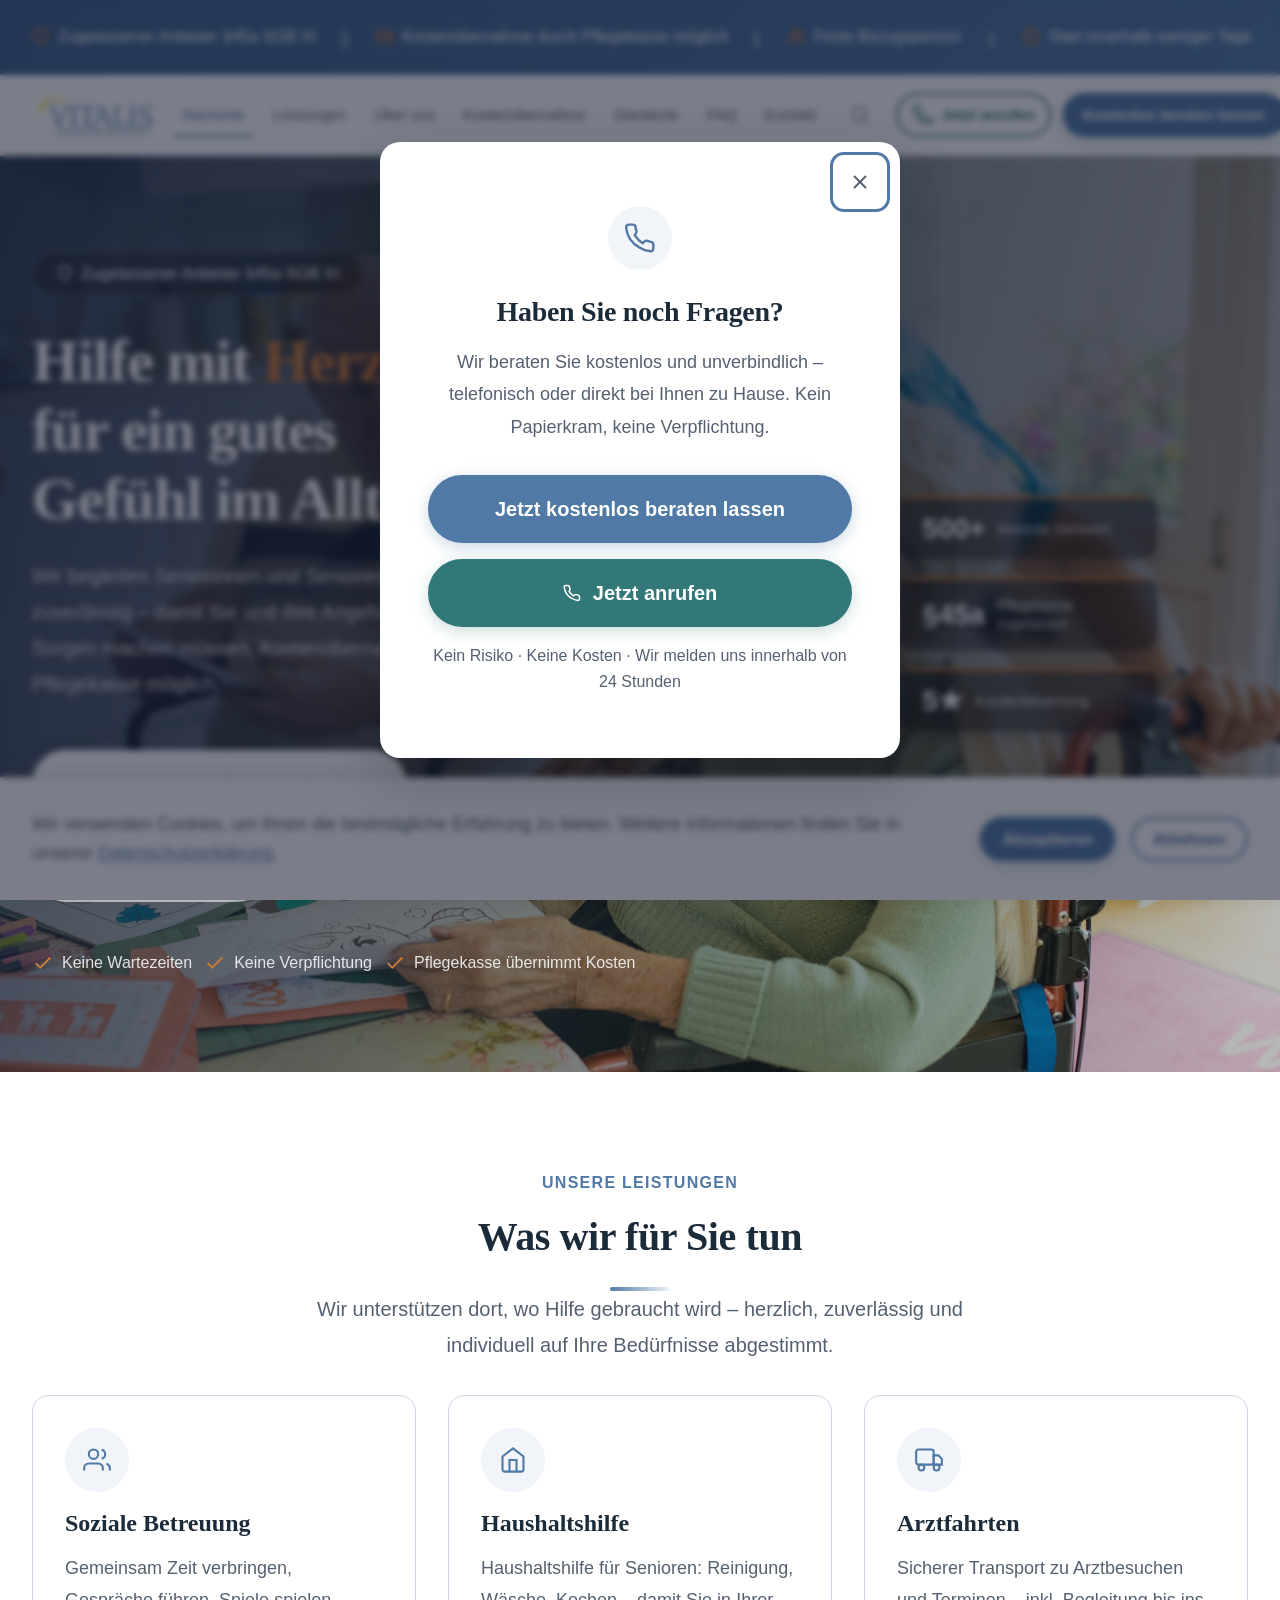
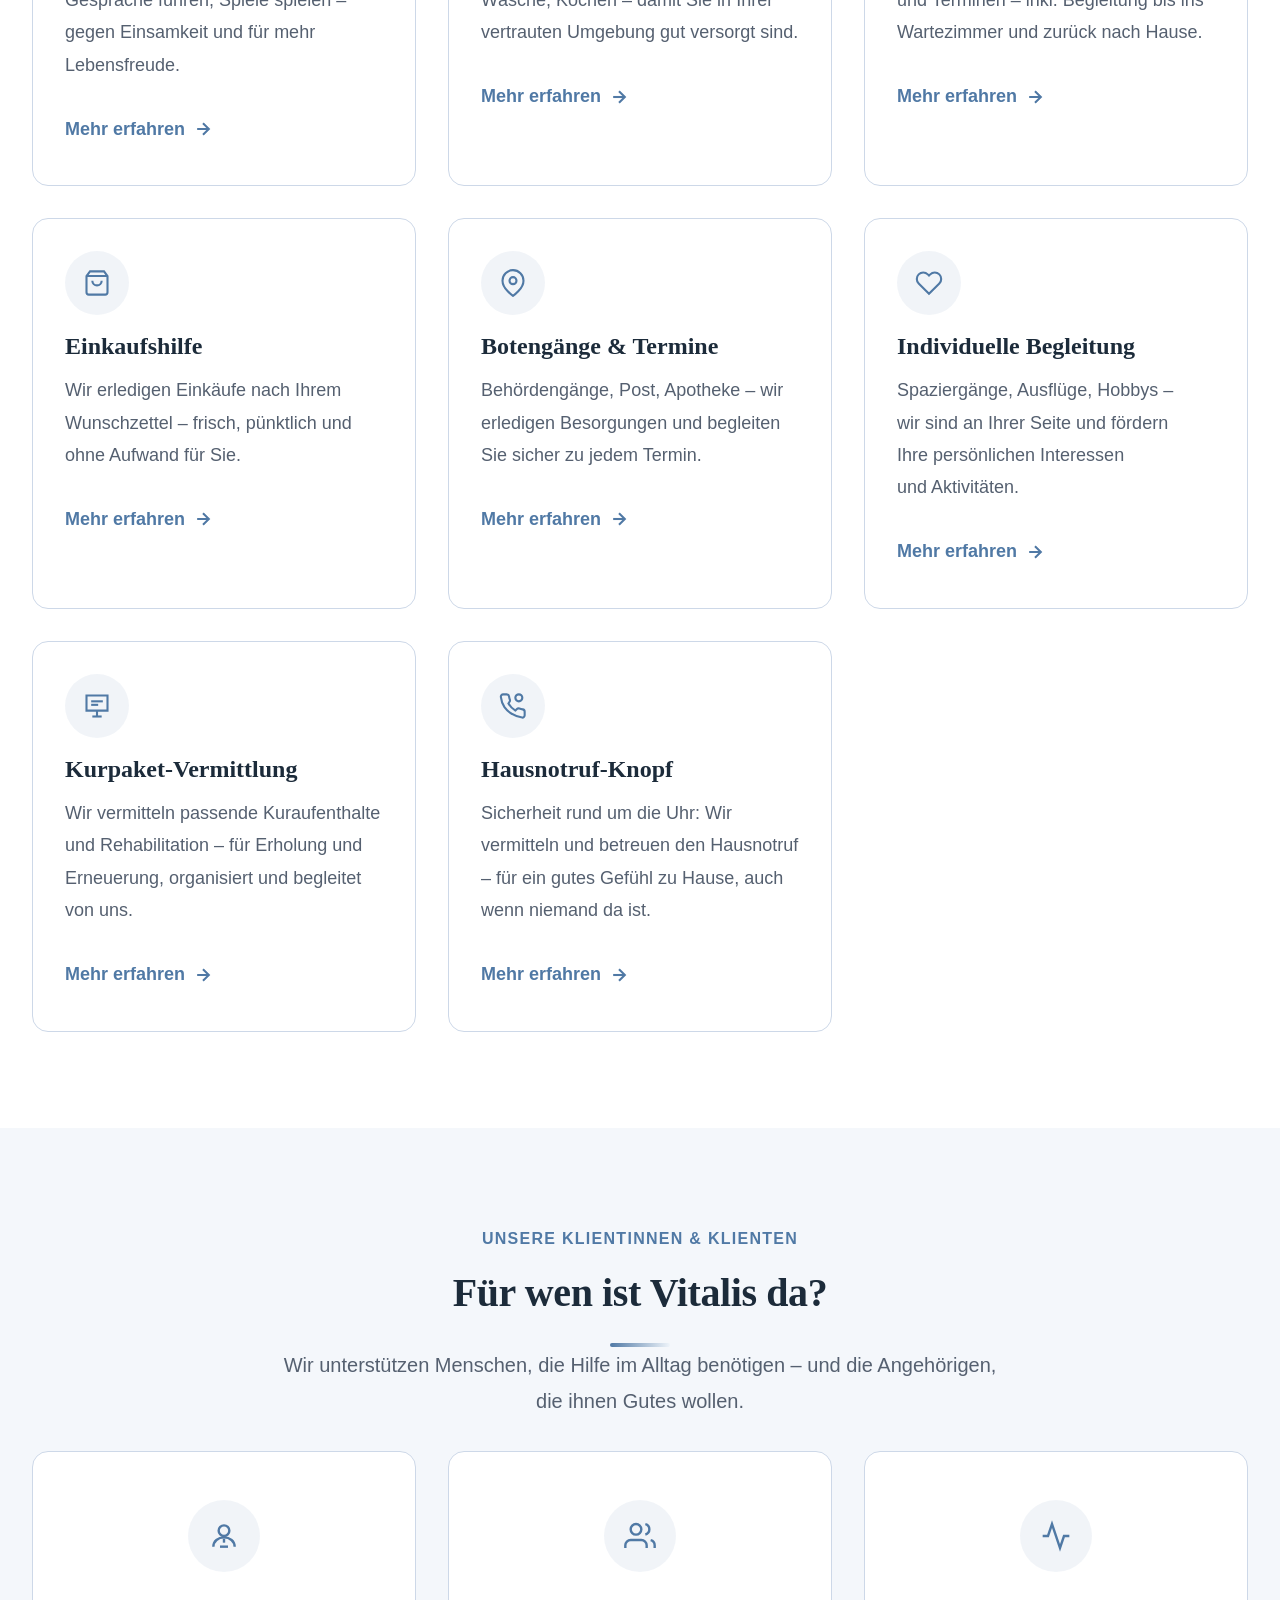
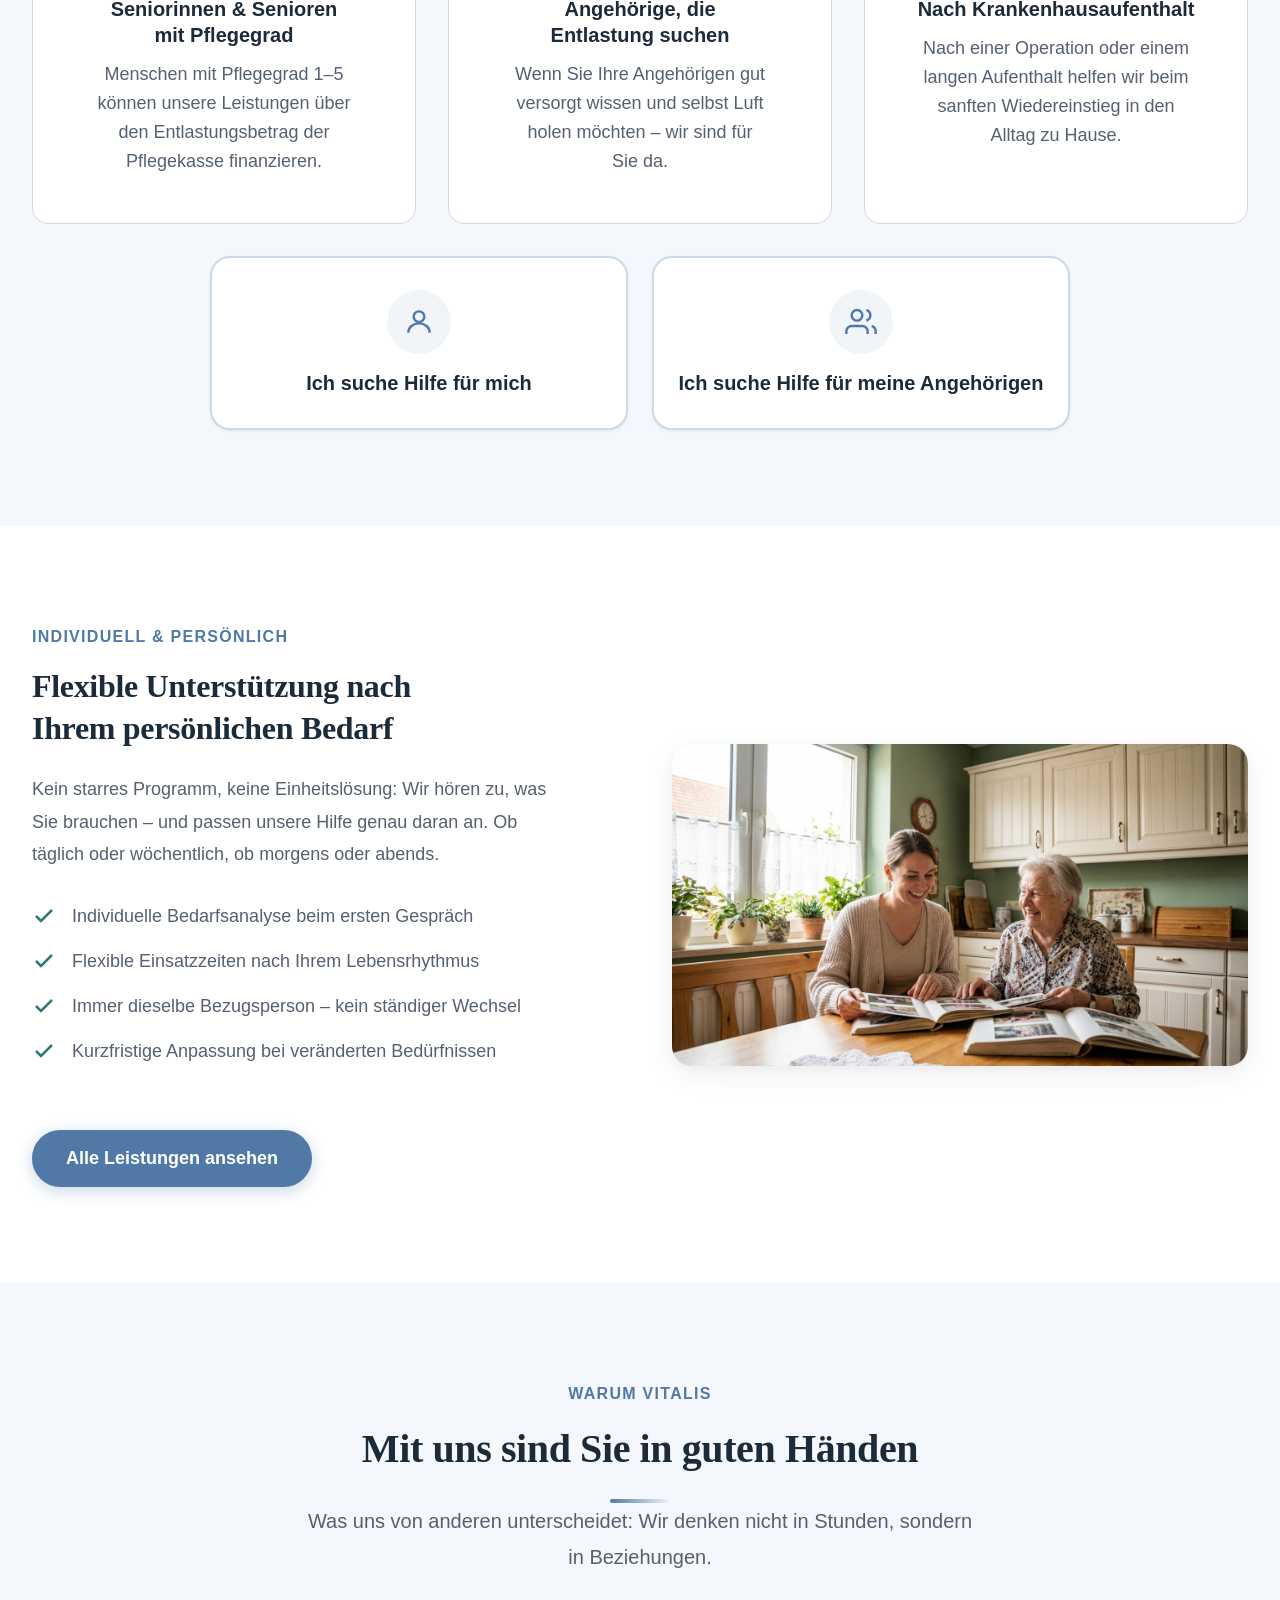
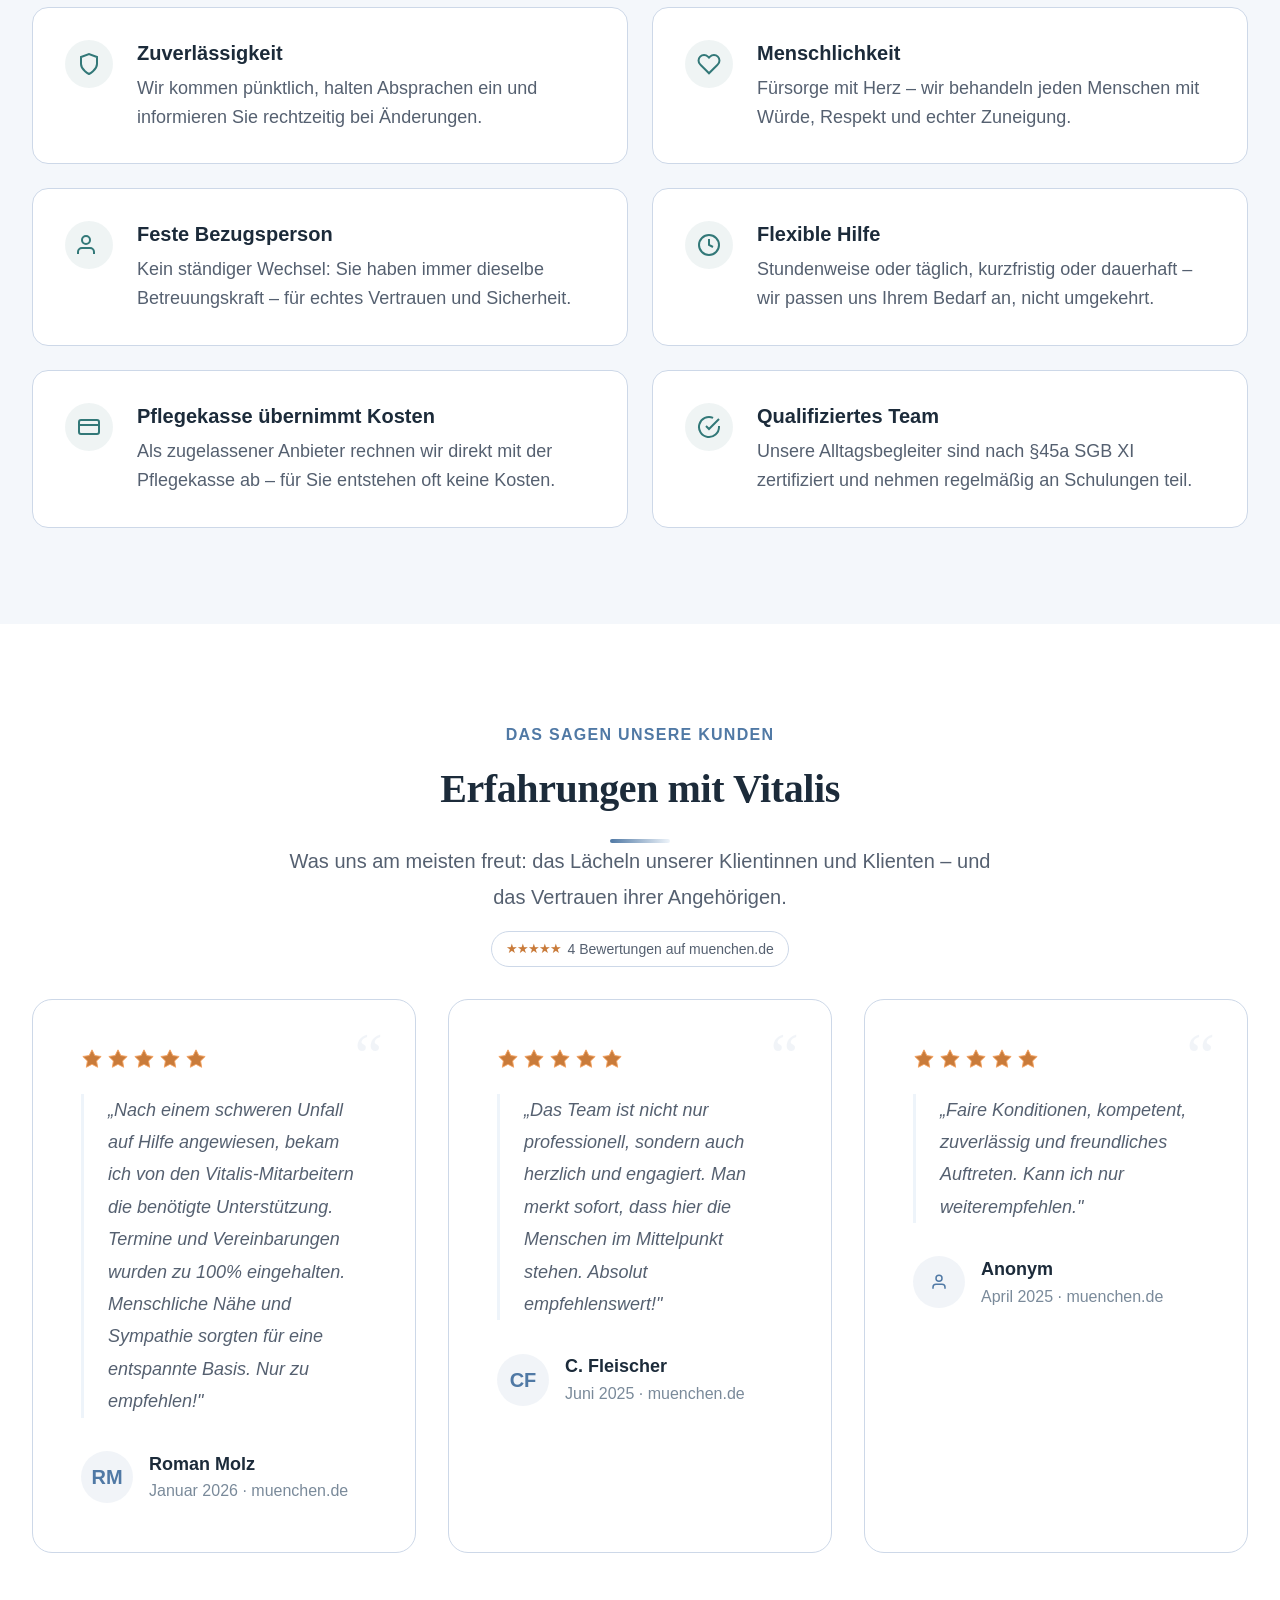
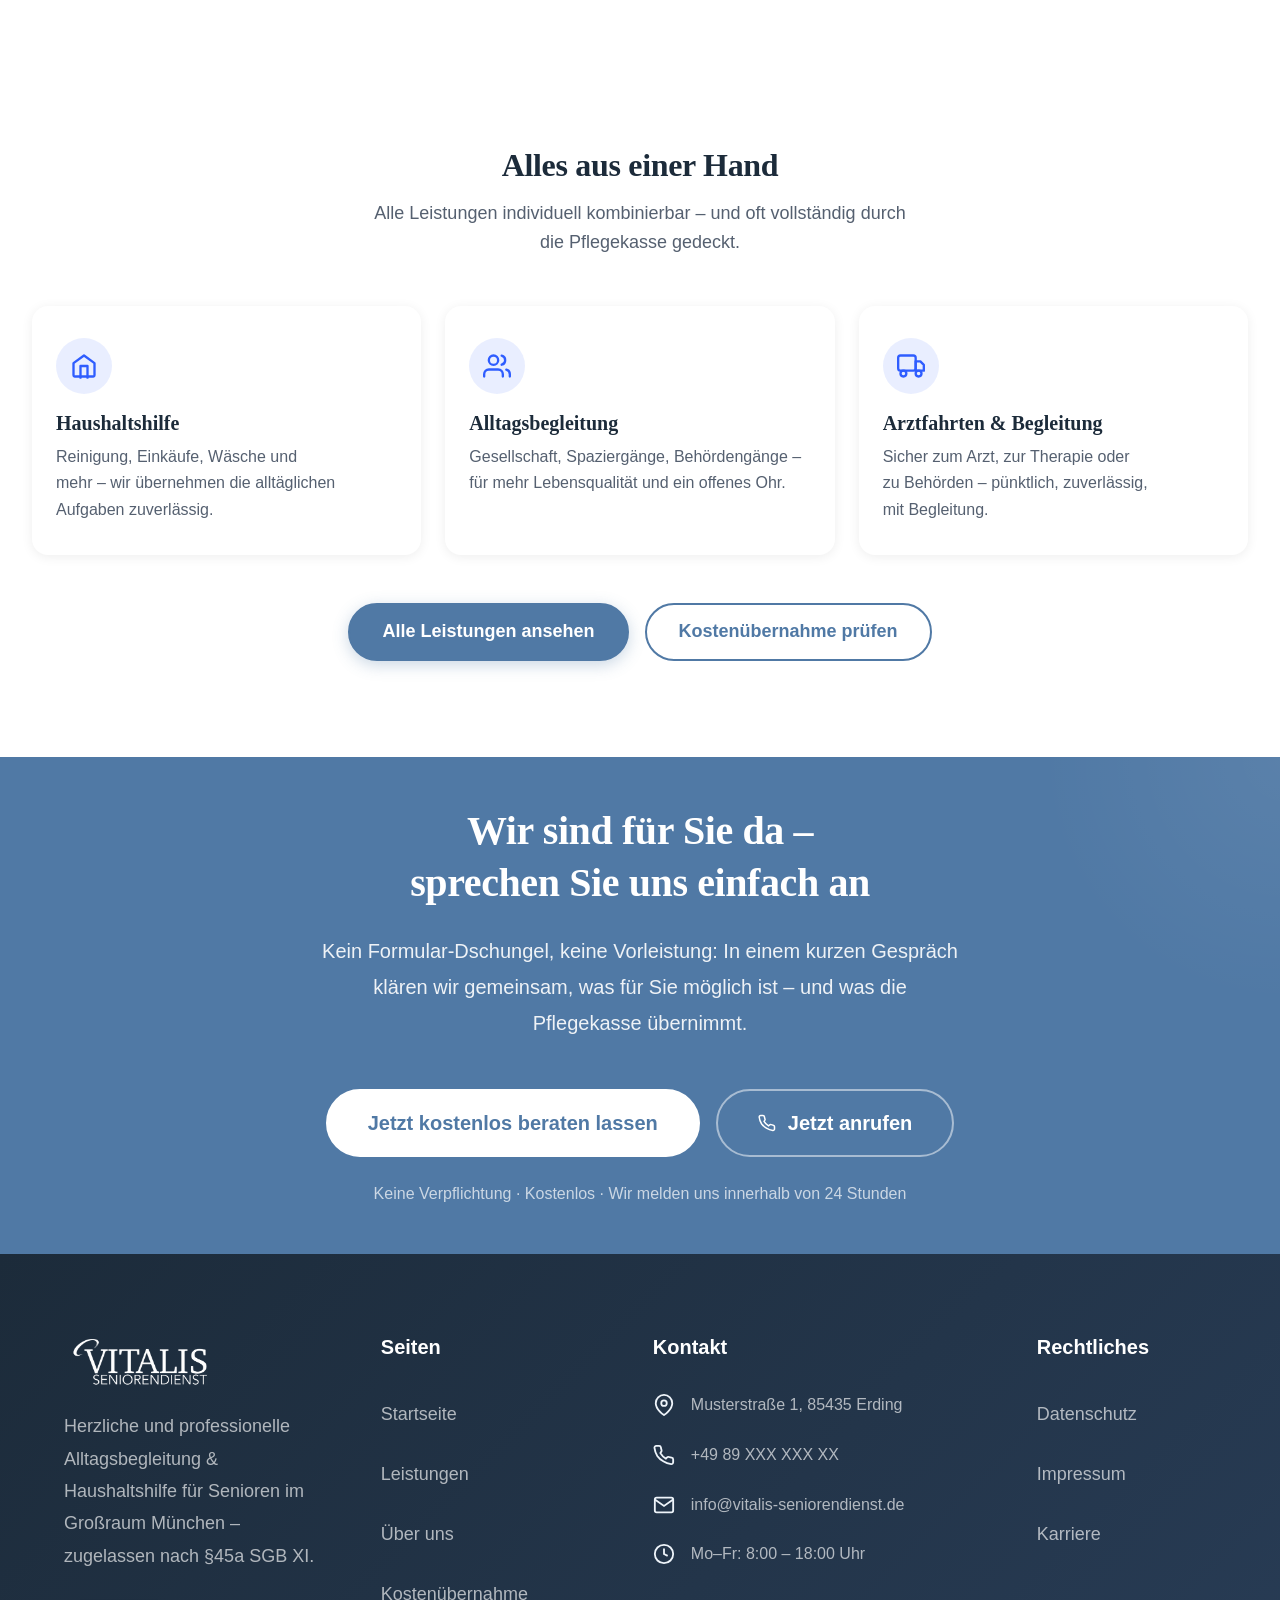
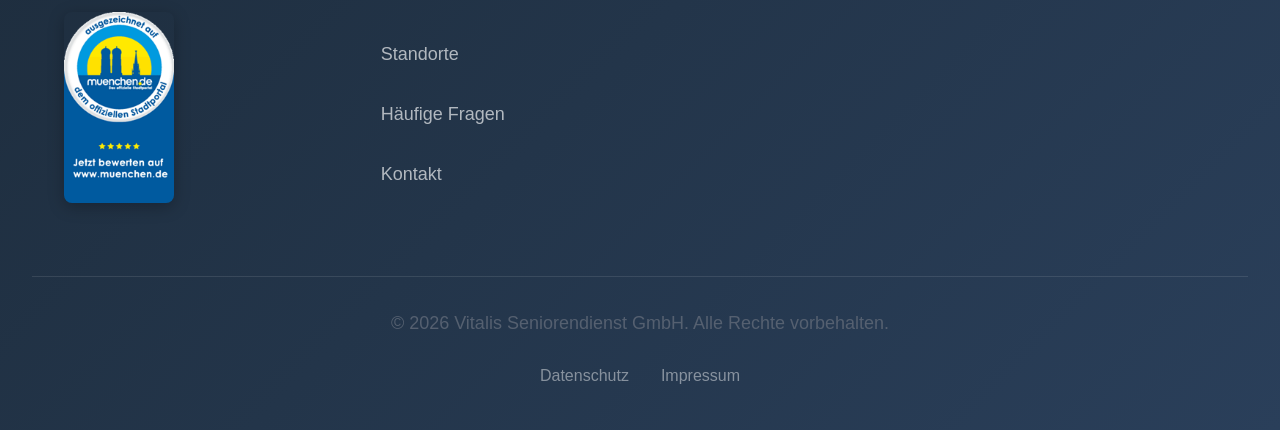
==== commit 188ef22e: "INT-205/212/214/157: DSGVO-Fix, Ankerbug, CTA, Color-Check INT-205: Google Fonts self-hosted (DSGVO-" ====
--- a/index.html
+++ b/index.html
@@ -6,14 +6,8 @@
   <title>Vitalis Seniorendienst – Hilfe mit Herz für ein gutes Gefühl im Alltag</title>
   <meta name="description" content="Vitalis Seniorendienst GmbH – zugelassener Anbieter nach §45a SGB XI. Alltagsbegleitung, Haushaltshilfe und Seniorenbetreuung im Raum München. Kostenübernahme durch Pflegekasse möglich." />
   <meta name="keywords" content="Haushaltshilfe Senioren München, Alltagsbegleitung Erding, Seniorenbetreuung Pflegekasse, §45a SGB XI" />
-  <!-- Performance: DNS Prefetch für externe Ressourcen -->
-  <link rel="dns-prefetch" href="https://fonts.googleapis.com" />
-<link rel="dns-prefetch" href="https://sorglos-pflege.de" />
-  <link rel="preconnect" href="https://fonts.googleapis.com" />
-  <link rel="preconnect" href="https://fonts.gstatic.com" crossorigin />
-  <!-- CSS kritisch inline-priorisieren -->
-  <link rel="preload" href="css/main.css" as="style" />
-  <link href="https://fonts.googleapis.com/css2?family=Inter:wght@400;500;600;700&family=Playfair+Display:wght@600;700&display=swap" rel="stylesheet" />
+  <!-- Performance: DNS Prefetch für externe Ressourcen --><link rel="dns-prefetch" href="https://sorglos-pflege.de" />  <!-- CSS kritisch inline-priorisieren -->
+  <link rel="preload" href="css/main.css" as="style" />  <link rel="preload" href="assets/fonts/inter-latin.woff2" as="font" type="font/woff2" crossorigin />
   <link rel="stylesheet" href="css/main.css" />
   <link rel="stylesheet" href="css/components.css" />
   <link rel="stylesheet" href="css/responsive.css" />
--- a/css/main.css
+++ b/css/main.css
@@ -2,6 +2,40 @@
    VITALIS SENIORENDIENST - MAIN CSS
    Design System, Reset, Typografie, Layout
    ======================================== */
+
+/* --- Self-hosted Fonts (DSGVO-konform, kein Google-CDN) --- */
+@font-face {
+  font-family: 'Inter';
+  font-style: normal;
+  font-weight: 400 700;
+  font-display: swap;
+  src: url('../assets/fonts/inter-latin-ext.woff2') format('woff2');
+  unicode-range: U+0100-02BA, U+02BD-02C5, U+02C7-02CC, U+02CE-02D7, U+02DD-02FF, U+0304, U+0308, U+0329, U+1D00-1DBF, U+1E00-1E9F, U+1EF2-1EFF, U+2020, U+20A0-20AB, U+20AD-20C0, U+2113, U+2C60-2C7F, U+A720-A7FF;
+}
+@font-face {
+  font-family: 'Inter';
+  font-style: normal;
+  font-weight: 400 700;
+  font-display: swap;
+  src: url('../assets/fonts/inter-latin.woff2') format('woff2');
+  unicode-range: U+0000-00FF, U+0131, U+0152-0153, U+02BB-02BC, U+02C6, U+02DA, U+02DC, U+0304, U+0308, U+0329, U+2000-206F, U+20AC, U+2122, U+2191, U+2193, U+2212, U+2215, U+FEFF, U+FFFD;
+}
+@font-face {
+  font-family: 'Playfair Display';
+  font-style: normal;
+  font-weight: 600 700;
+  font-display: swap;
+  src: url('../assets/fonts/playfair-display-latin-ext.woff2') format('woff2');
+  unicode-range: U+0100-02BA, U+02BD-02C5, U+02C7-02CC, U+02CE-02D7, U+02DD-02FF, U+0304, U+0308, U+0329, U+1D00-1DBF, U+1E00-1E9F, U+1EF2-1EFF, U+2020, U+20A0-20AB, U+20AD-20C0, U+2113, U+2C60-2C7F, U+A720-A7FF;
+}
+@font-face {
+  font-family: 'Playfair Display';
+  font-style: normal;
+  font-weight: 600 700;
+  font-display: swap;
+  src: url('../assets/fonts/playfair-display-latin.woff2') format('woff2');
+  unicode-range: U+0000-00FF, U+0131, U+0152-0153, U+02BB-02BC, U+02C6, U+02DA, U+02DC, U+0304, U+0308, U+0329, U+2000-206F, U+20AC, U+2122, U+2191, U+2193, U+2212, U+2215, U+FEFF, U+FFFD;
+}
 
 /* --- CSS Custom Properties --- */
 :root {
@@ -11,9 +45,9 @@
   --blue-soft:      #EEF4FA;
   --blue-ghost:     rgba(80, 121, 165, 0.08);
 
-  --teal:           #3D8A8A;
+  --teal:           #327878;
   --teal-dark:      #2E6B6B;
-  --teal-ghost:     rgba(61, 138, 138, 0.08);
+  --teal-ghost:     rgba(50, 120, 120, 0.08);
 
   --amber:          #C97B3A;
   --amber-dark:     #A85E1F;
@@ -74,7 +108,7 @@
   --shadow-lg: 0 8px 30px rgba(45, 41, 38, 0.07), 0 4px 8px rgba(45, 41, 38, 0.03);
   --shadow-xl: 0 16px 48px rgba(45, 41, 38, 0.09), 0 8px 16px rgba(45, 41, 38, 0.04);
   --shadow-primary: 0 4px 16px rgba(80, 121, 165, 0.3);   /* based on --blue */
-  --shadow-secondary: 0 4px 16px rgba(61, 138, 138, 0.25); /* based on --teal */
+  --shadow-secondary: 0 4px 16px rgba(50, 120, 120, 0.25); /* based on --teal */
   --shadow-warm: 0 4px 20px rgba(244, 162, 97, 0.15);
 
   --transition-fast: 0.15s ease;
--- a/css/main.css
+++ b/css/main.css
@@ -2,6 +2,40 @@
    VITALIS SENIORENDIENST - MAIN CSS
    Design System, Reset, Typografie, Layout
    ======================================== */
+
+/* --- Self-hosted Fonts (DSGVO-konform, kein Google-CDN) --- */
+@font-face {
+  font-family: 'Inter';
+  font-style: normal;
+  font-weight: 400 700;
+  font-display: swap;
+  src: url('../assets/fonts/inter-latin-ext.woff2') format('woff2');
+  unicode-range: U+0100-02BA, U+02BD-02C5, U+02C7-02CC, U+02CE-02D7, U+02DD-02FF, U+0304, U+0308, U+0329, U+1D00-1DBF, U+1E00-1E9F, U+1EF2-1EFF, U+2020, U+20A0-20AB, U+20AD-20C0, U+2113, U+2C60-2C7F, U+A720-A7FF;
+}
+@font-face {
+  font-family: 'Inter';
+  font-style: normal;
+  font-weight: 400 700;
+  font-display: swap;
+  src: url('../assets/fonts/inter-latin.woff2') format('woff2');
+  unicode-range: U+0000-00FF, U+0131, U+0152-0153, U+02BB-02BC, U+02C6, U+02DA, U+02DC, U+0304, U+0308, U+0329, U+2000-206F, U+20AC, U+2122, U+2191, U+2193, U+2212, U+2215, U+FEFF, U+FFFD;
+}
+@font-face {
+  font-family: 'Playfair Display';
+  font-style: normal;
+  font-weight: 600 700;
+  font-display: swap;
+  src: url('../assets/fonts/playfair-display-latin-ext.woff2') format('woff2');
+  unicode-range: U+0100-02BA, U+02BD-02C5, U+02C7-02CC, U+02CE-02D7, U+02DD-02FF, U+0304, U+0308, U+0329, U+1D00-1DBF, U+1E00-1E9F, U+1EF2-1EFF, U+2020, U+20A0-20AB, U+20AD-20C0, U+2113, U+2C60-2C7F, U+A720-A7FF;
+}
+@font-face {
+  font-family: 'Playfair Display';
+  font-style: normal;
+  font-weight: 600 700;
+  font-display: swap;
+  src: url('../assets/fonts/playfair-display-latin.woff2') format('woff2');
+  unicode-range: U+0000-00FF, U+0131, U+0152-0153, U+02BB-02BC, U+02C6, U+02DA, U+02DC, U+0304, U+0308, U+0329, U+2000-206F, U+20AC, U+2122, U+2191, U+2193, U+2212, U+2215, U+FEFF, U+FFFD;
+}
 
 /* --- CSS Custom Properties --- */
 :root {
@@ -11,9 +45,9 @@
   --blue-soft:      #EEF4FA;
   --blue-ghost:     rgba(80, 121, 165, 0.08);
 
-  --teal:           #3D8A8A;
+  --teal:           #327878;
   --teal-dark:      #2E6B6B;
-  --teal-ghost:     rgba(61, 138, 138, 0.08);
+  --teal-ghost:     rgba(50, 120, 120, 0.08);
 
   --amber:          #C97B3A;
   --amber-dark:     #A85E1F;
@@ -74,7 +108,7 @@
   --shadow-lg: 0 8px 30px rgba(45, 41, 38, 0.07), 0 4px 8px rgba(45, 41, 38, 0.03);
   --shadow-xl: 0 16px 48px rgba(45, 41, 38, 0.09), 0 8px 16px rgba(45, 41, 38, 0.04);
   --shadow-primary: 0 4px 16px rgba(80, 121, 165, 0.3);   /* based on --blue */
-  --shadow-secondary: 0 4px 16px rgba(61, 138, 138, 0.25); /* based on --teal */
+  --shadow-secondary: 0 4px 16px rgba(50, 120, 120, 0.25); /* based on --teal */
   --shadow-warm: 0 4px 20px rgba(244, 162, 97, 0.15);
 
   --transition-fast: 0.15s ease;
--- a/css/components.css
+++ b/css/components.css
@@ -929,6 +929,64 @@
   transform: translateX(4px);
 }
 
+.feature-card__toggle {
+  display: inline-flex;
+  align-items: center;
+  gap: var(--spacing-xs);
+  margin-top: var(--spacing-lg);
+  font-weight: var(--fw-semibold);
+  font-size: inherit;
+  font-family: inherit;
+  color: var(--blue);
+  min-height: 48px;
+  background: none;
+  border: none;
+  padding: 0;
+  cursor: pointer;
+  touch-action: manipulation;
+  -webkit-tap-highlight-color: transparent;
+}
+
+.feature-card__toggle svg {
+  width: 20px;
+  height: 20px;
+  transition: transform var(--transition-fast);
+}
+
+.feature-card__toggle[aria-expanded="true"] svg {
+  transform: rotate(90deg);
+}
+
+.feature-card__expand {
+  margin-top: var(--spacing-md);
+  padding-top: var(--spacing-md);
+  border-top: 1px solid var(--ink-border);
+}
+
+.feature-card__expand ul {
+  list-style: none;
+  padding: 0;
+  margin: 0;
+  display: flex;
+  flex-direction: column;
+  gap: var(--spacing-xs);
+}
+
+.feature-card__expand li {
+  display: flex;
+  align-items: flex-start;
+  gap: var(--spacing-xs);
+  font-size: var(--fs-sm);
+  color: var(--ink-muted);
+  line-height: var(--lh-normal);
+}
+
+.feature-card__expand li svg {
+  flex-shrink: 0;
+  margin-top: 3px;
+  color: var(--teal);
+}
+
 
 /* --- Feature Section (Two-Column) --- */
 .feature-section {
@@ -1571,6 +1629,36 @@
   line-height: var(--lh-normal);
 }
 
+.step__mehr-btn {
+  display: inline-flex;
+  align-items: center;
+  gap: 6px;
+  margin-top: var(--spacing-sm);
+  padding: 6px 0;
+  background: none;
+  border: none;
+  cursor: pointer;
+  font-size: var(--fs-sm);
+  font-weight: 600;
+  color: var(--blue);
+  text-decoration: underline;
+  text-underline-offset: 3px;
+  transition: color 0.2s;
+}
+.step__mehr-btn:hover { color: var(--blue-deep); }
+.step__mehr-icon {
+  flex-shrink: 0;
+  transition: transform 0.3s ease;
+}
+.step__mehr-btn[aria-expanded="true"] .step__mehr-icon {
+  transform: rotate(180deg);
+}
+
+.step2-panel {
+  transition: opacity 0.3s ease;
+}
+.step2-panel[hidden] { display: none; }
+
 /* --- Trust Badges --- */
 .trust-badges {
   display: flex;
@@ -3363,30 +3451,41 @@
   align-items: center;
   gap: var(--spacing-xs);
   padding: 10px var(--spacing-md);
-  background: none;
-  border: none;
-  color: var(--ink-muted);
+  margin-top: var(--spacing-xl);
+  background: var(--blue-ghost);
+  border: 1.5px solid rgba(47, 93, 255, 0.25);
+  color: var(--blue);
   font-size: var(--fs-base);
   font-weight: var(--fw-medium);
   font-family: var(--font-body);
   cursor: pointer;
   border-radius: var(--radius-md);
-  transition: color var(--transition-fast), background var(--transition-fast);
+  transition: color var(--transition-fast), background var(--transition-fast), border-color var(--transition-fast);
   min-height: 48px;
 }
 
+.wizard__back-btn svg {
+  width: 18px;
+  height: 18px;
+}
+
 .wizard__back-btn:hover {
-  color: var(--blue);
-  background: var(--blue-ghost);
+  color: #0f2ccf;
+  background: rgba(47, 93, 255, 0.14);
+  border-color: rgba(47, 93, 255, 0.45);
 }
 
 .wizard__back-btn--inline {
-  color: rgba(255,255,255,0.75);
+  color: var(--ink-muted);
+  border: 1.5px solid var(--ink-border);
+  border-radius: var(--radius-full);
+  padding: 10px var(--spacing-lg);
 }
 
 .wizard__back-btn--inline:hover {
-  color: var(--white);
-  background: rgba(255,255,255,0.12);
+  color: var(--ink);
+  background: var(--bg-section);
+  border-color: var(--ink-light);
 }
 
 /* ── Ergebnis-Anzeige ────────────────────────────────── */
@@ -3509,10 +3608,42 @@
   padding: var(--spacing-xl) var(--spacing-2xl);
   color: var(--white);
   display: flex;
+  flex-direction: column;
+  gap: 4px;
+}
+
+/* Footer-Zeile: Note links, Restart rechts */
+.wizard__result-gesamt-footer {
+  display: flex;
   align-items: center;
   justify-content: space-between;
-  gap: var(--spacing-xl);
-  flex-wrap: wrap;
+  gap: var(--spacing-md);
+  margin-top: var(--spacing-xs);
+}
+
+/* "Neu starten" – Text-Link-Stil, kein Rahmen */
+.wizard__result-gesamt-restart {
+  flex-shrink: 0;
+  display: inline-flex;
+  align-items: center;
+  gap: 5px;
+  padding: 4px 0;
+  background: transparent;
+  border: none;
+  color: rgba(255,255,255,0.65);
+  font-size: var(--fs-sm);
+  font-weight: var(--fw-medium);
+  cursor: pointer;
+  transition: color 0.15s;
+  white-space: nowrap;
+  min-height: 32px;
+}
+
+.wizard__result-gesamt-restart:hover,
+.wizard__result-gesamt-restart:focus-visible {
+  color: var(--white);
+  outline: none;
+  text-decoration: underline;
 }
 
 .wizard__result-gesamt-label {
@@ -3534,15 +3665,17 @@
   font-size: var(--fs-sm);
   color: rgba(255,255,255,0.7);
   margin: 0;
-  width: 100%;
 }
 
 /* Aktions-Bereich Ergebnis */
 .wizard__result-actions {
   display: flex;
   align-items: center;
-  gap: var(--spacing-lg);
-  flex-wrap: wrap;
+}
+
+.wizard__result-actions .btn {
+  width: 100%;
+  justify-content: center;
 }
 
 /* Hinweis-Text Ergebnis */
@@ -3562,6 +3695,180 @@
   color: var(--ink-light);
 }
 
+/* ── Wizard: Toggle-Karten & neue Elemente ────────────── */
+
+.wizard__step-subtitle {
+  font-size: var(--fs-base);
+  color: var(--ink-muted);
+  margin: calc(var(--spacing-xs) * -1) 0 var(--spacing-lg);
+  line-height: 1.6;
+}
+
+/* Toggleable Item-Layout (Hauptinhalt + rechte Seite) */
+.wizard__result-item--toggleable {
+  flex-direction: column;
+  align-items: stretch;
+  gap: var(--spacing-sm);
+}
+
+.wizard__result-item-main {
+  display: flex;
+  flex-direction: column;
+  gap: 4px;
+  flex: 1;
+}
+
+.wizard__result-item-right {
+  display: flex;
+  align-items: center;
+  justify-content: space-between;
+  gap: var(--spacing-md);
+  padding-top: var(--spacing-sm);
+  border-top: 1px solid rgba(0,0,0,0.06);
+}
+
+/* Subtext (Berechnungshinweis) */
+.wizard__result-item-sub {
+  font-size: var(--fs-sm);
+  color: var(--ink-muted);
+  margin: 0;
+  line-height: 1.5;
+}
+
+/* Warnhinweis UW */
+.wizard__result-item-warning {
+  display: flex;
+  align-items: flex-start;
+  gap: 6px;
+  font-size: var(--fs-sm);
+  color: #92400e;
+  background: #fef3c7;
+  border: 1px solid #fde68a;
+  border-radius: 6px;
+  padding: 8px 12px;
+  margin: var(--spacing-xs) 0 0;
+  line-height: 1.5;
+}
+
+.wizard__result-item-warning svg {
+  flex-shrink: 0;
+  margin-top: 2px;
+  color: #d97706;
+}
+
+/* Inaktiver Zustand (ausgeblendet) */
+.wizard__result-item--inactive {
+  opacity: 0.45;
+  background: var(--bg-section) !important;
+  border-color: var(--ink-border) !important;
+}
+
+.wizard__result-item--inactive .wizard__result-item-betrag {
+  color: var(--ink-muted) !important;
+  text-decoration: line-through;
+}
+
+/* Toggle-Button */
+.wizard__toggle-btn {
+  display: inline-flex;
+  align-items: center;
+  gap: 4px;
+  padding: 6px 14px;
+  border-radius: 20px;
+  border: 1.5px solid var(--blue);
+  background: transparent;
+  color: var(--blue);
+  font-size: var(--fs-sm);
+  font-weight: var(--fw-semibold);
+  cursor: pointer;
+  white-space: nowrap;
+  transition: background 0.15s, color 0.15s;
+  min-height: 36px;
+}
+
+.wizard__toggle-btn:hover {
+  background: var(--blue);
+  color: var(--white);
+}
+
+.wizard__toggle-btn--teal {
+  border-color: var(--teal);
+  color: var(--teal);
+}
+
+.wizard__toggle-btn--teal:hover {
+  background: var(--teal);
+  color: var(--white);
+}
+
+.wizard__toggle-btn--off {
+  border-color: var(--ink-light);
+  color: var(--ink-muted);
+}
+
+.wizard__toggle-btn--off:hover {
+  background: var(--ink-light);
+  color: var(--white);
+}
+
+
+/* Name-Zeile mit ?-Button nebeneinander */
+.wizard__result-item-name-row {
+  display: flex;
+  align-items: center;
+  gap: 8px;
+}
+
+.wizard__result-item-name-row .wizard__result-item-name {
+  margin: 0;
+  flex: 1;
+}
+
+/* Pill-Button "Wie berechnet? ▾ / ▴ Schließen" */
+.wizard__calc-btn {
+  flex-shrink: 0;
+  display: inline-flex;
+  align-items: center;
+  gap: 4px;
+  padding: 4px 12px;
+  border-radius: 20px;
+  border: 1.5px solid var(--teal);
+  background: transparent;
+  color: var(--teal);
+  font-size: var(--fs-sm);
+  font-weight: var(--fw-semibold);
+  cursor: pointer;
+  white-space: nowrap;
+  transition: background 0.15s, color 0.15s;
+  min-height: 30px;
+}
+
+.wizard__calc-btn:hover,
+.wizard__calc-btn.is-active {
+  background: var(--teal);
+  color: var(--white);
+}
+
+/* Aufgeklappte Formelzeile */
+.wizard__vp-calc {
+  display: flex;
+  align-items: flex-start;
+  gap: 8px;
+  font-size: var(--fs-sm);
+  color: #0f766e;
+  background: #f0fdfa;
+  border: 1px solid #99f6e4;
+  border-radius: 6px;
+  padding: 8px 12px;
+  margin-top: 6px;
+  line-height: 1.5;
+}
+
+.wizard__vp-calc svg {
+  flex-shrink: 0;
+  margin-top: 2px;
+  color: #0d9488;
+}
 
 /* ─────────────────────────────────────────────────────────
    PFLEGEGRADE TAB-STEPPER
@@ -4594,3 +4901,181 @@
   flex: 1;
   margin: 0;
 }
+
+
+/* --- Mid-Page CTA (kostenuebernahme.html) --- */
+.mid-cta-section {
+  background: linear-gradient(135deg, var(--blue) 0%, var(--blue-dark) 100%);
+  padding: var(--spacing-3xl) 0;
+}
+
+.mid-cta {
+  display: flex;
+  flex-direction: column;
+  gap: var(--spacing-xl);
+  align-items: flex-start;
+}
+
+.mid-cta__eyebrow {
+  font-size: var(--fs-sm);
+  font-weight: var(--fw-semibold);
+  color: rgba(255,255,255,0.75);
+  text-transform: uppercase;
+  letter-spacing: 0.06em;
+  margin: 0 0 var(--spacing-xs);
+}
+
+.mid-cta__title {
+  font-family: var(--font-heading);
+  font-size: var(--fs-3xl);
+  font-weight: var(--fw-bold);
+  color: var(--white);
+  line-height: var(--lh-tight);
+  margin: 0 0 var(--spacing-lg);
+}
+
+.mid-cta__chips {
+  display: flex;
+  flex-wrap: wrap;
+  gap: var(--spacing-sm);
+}
+
+.mid-cta__chip {
+  display: inline-flex;
+  align-items: center;
+  gap: 6px;
+  padding: 6px var(--spacing-md);
+  background: rgba(255,255,255,0.15);
+  border: 1px solid rgba(255,255,255,0.3);
+  border-radius: var(--radius-pill);
+  font-size: var(--fs-sm);
+  font-weight: var(--fw-medium);
+  color: var(--white);
+}
+
+.mid-cta__chip svg {
+  color: rgba(255,255,255,0.9);
+  flex-shrink: 0;
+}
+
+.mid-cta__actions {
+  display: flex;
+  flex-wrap: wrap;
+  gap: var(--spacing-md);
+  align-items: center;
+}
+
+.mid-cta__actions .btn-primary {
+  background: var(--white);
+  color: var(--blue);
+  border-color: var(--white);
+}
+
+.mid-cta__actions .btn-primary:hover {
+  background: var(--ink-bg);
+  border-color: var(--ink-bg);
+}
+
+.mid-cta__actions .btn-outline {
+  border-color: rgba(255,255,255,0.7);
+  color: var(--white);
+}
+
+.mid-cta__actions .btn-outline:hover {
+  background: rgba(255,255,255,0.15);
+  border-color: var(--white);
+}
+
+@media (min-width: 768px) {
+  .mid-cta {
+    flex-direction: row;
+    justify-content: space-between;
+    align-items: center;
+    gap: var(--spacing-3xl);
+  }
+
+  .mid-cta__body {
+    flex: 1;
+  }
+
+  .mid-cta__actions {
+    flex-shrink: 0;
+    flex-direction: column;
+    align-items: stretch;
+    min-width: 260px;
+  }
+
+  .mid-cta__title {
+    font-size: var(--fs-4xl);
+  }
+}
+
+
+/* --- Zielgruppen-Box (vor Wizard, kostenuebernahme.html) --- */
+.zielgruppe-box {
+  display: grid;
+  grid-template-columns: 1fr;
+  gap: var(--spacing-lg);
+}
+
+.zielgruppe-card {
+  background: var(--ink-bg);
+  border: 1.5px solid var(--ink-border);
+  border-radius: var(--radius-xl);
+  padding: var(--spacing-2xl);
+  display: flex;
+  flex-direction: column;
+  gap: var(--spacing-md);
+}
+
+.zielgruppe-card--alt {
+  background: var(--white);
+  border-color: var(--blue);
+  border-width: 2px;
+}
+
+.zielgruppe-card__icon {
+  width: 56px;
+  height: 56px;
+  border-radius: var(--radius-lg);
+  background: var(--blue-ghost);
+  display: flex;
+  align-items: center;
+  justify-content: center;
+  color: var(--blue);
+  flex-shrink: 0;
+}
+
+.zielgruppe-card--alt .zielgruppe-card__icon {
+  background: rgba(80, 121, 165, 0.12);
+}
+
+.zielgruppe-card__title {
+  font-size: var(--fs-xl);
+  font-weight: var(--fw-bold);
+  color: var(--ink);
+  margin: 0;
+  line-height: var(--lh-tight);
+}
+
+.zielgruppe-card__text {
+  font-size: var(--fs-base);
+  color: var(--ink-muted);
+  line-height: var(--lh-relaxed);
+  margin: 0;
+  flex: 1;
+}
+
+.zielgruppe-card .btn {
+  align-self: flex-start;
+  display: inline-flex;
+  align-items: center;
+  gap: var(--spacing-xs);
+  min-height: 48px;
+}
+
+@media (min-width: 768px) {
+  .zielgruppe-box {
+    grid-template-columns: 1fr 1fr;
+  }
+}
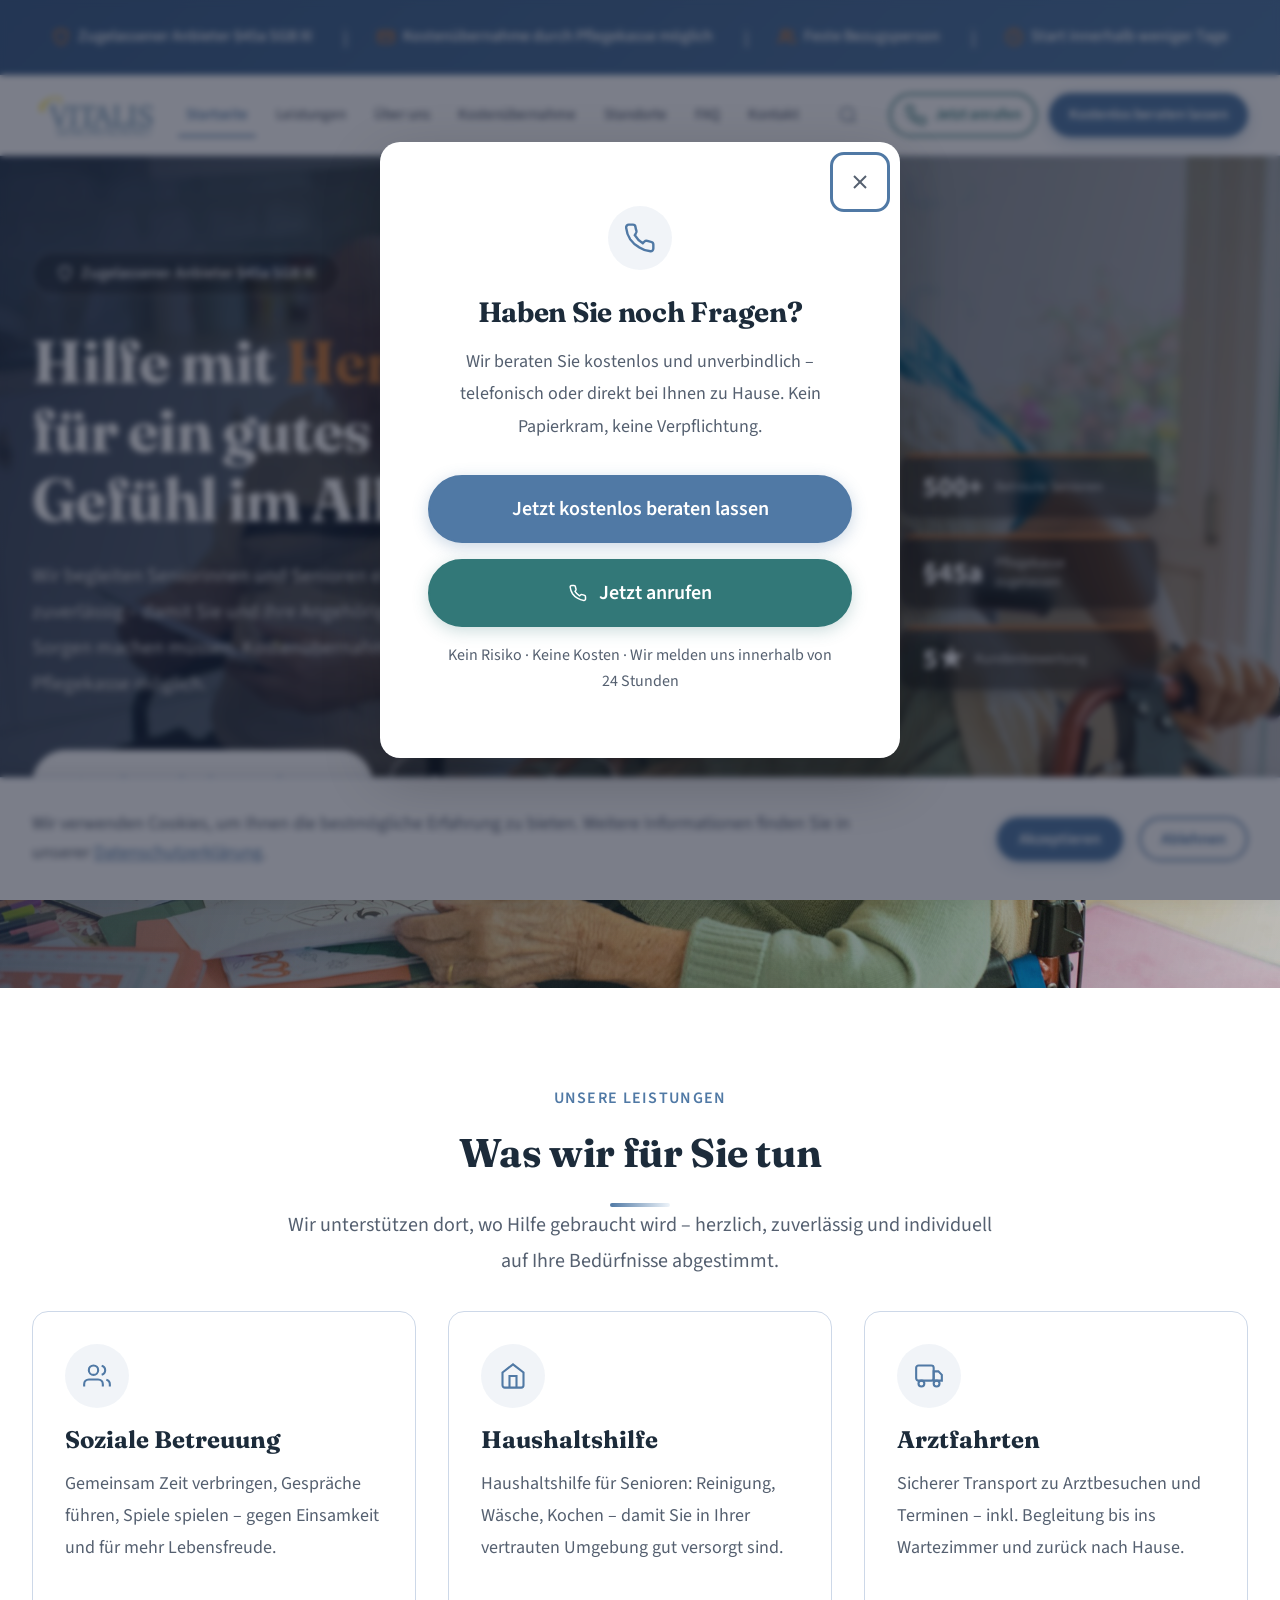
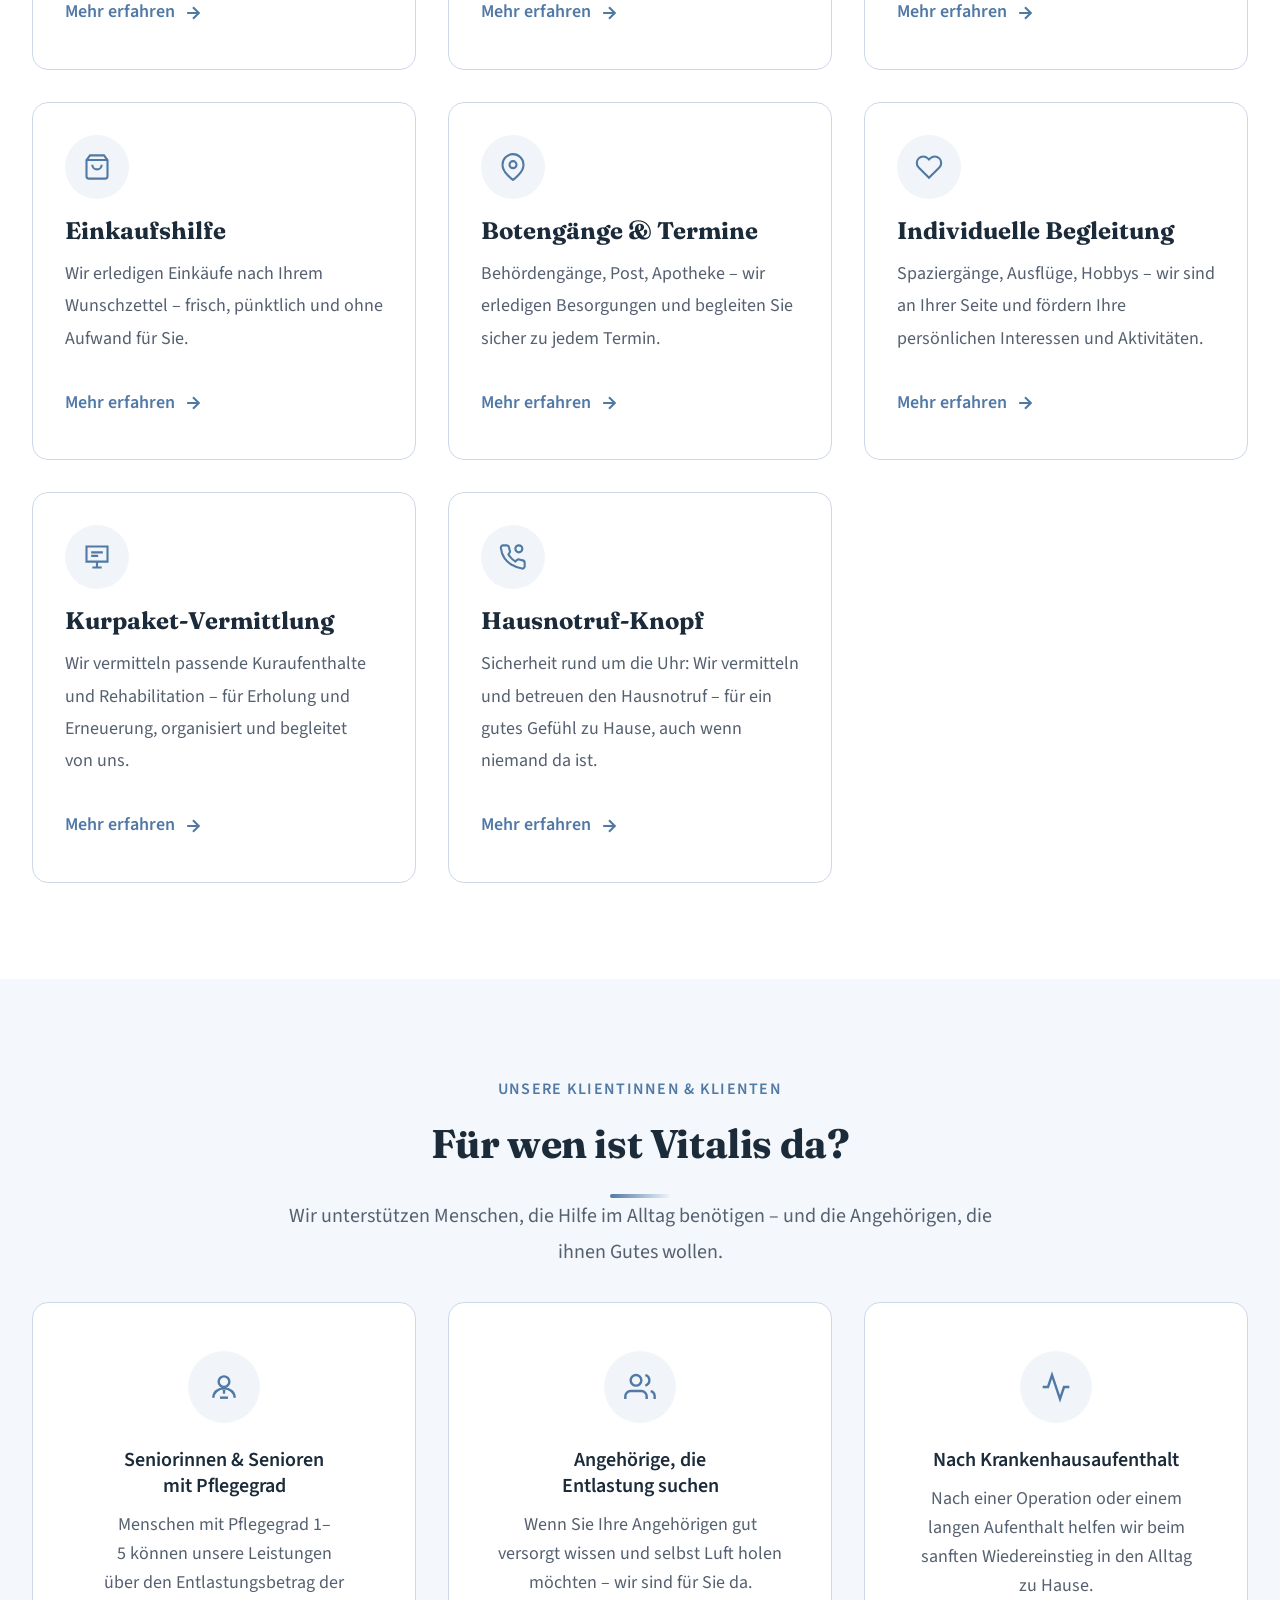
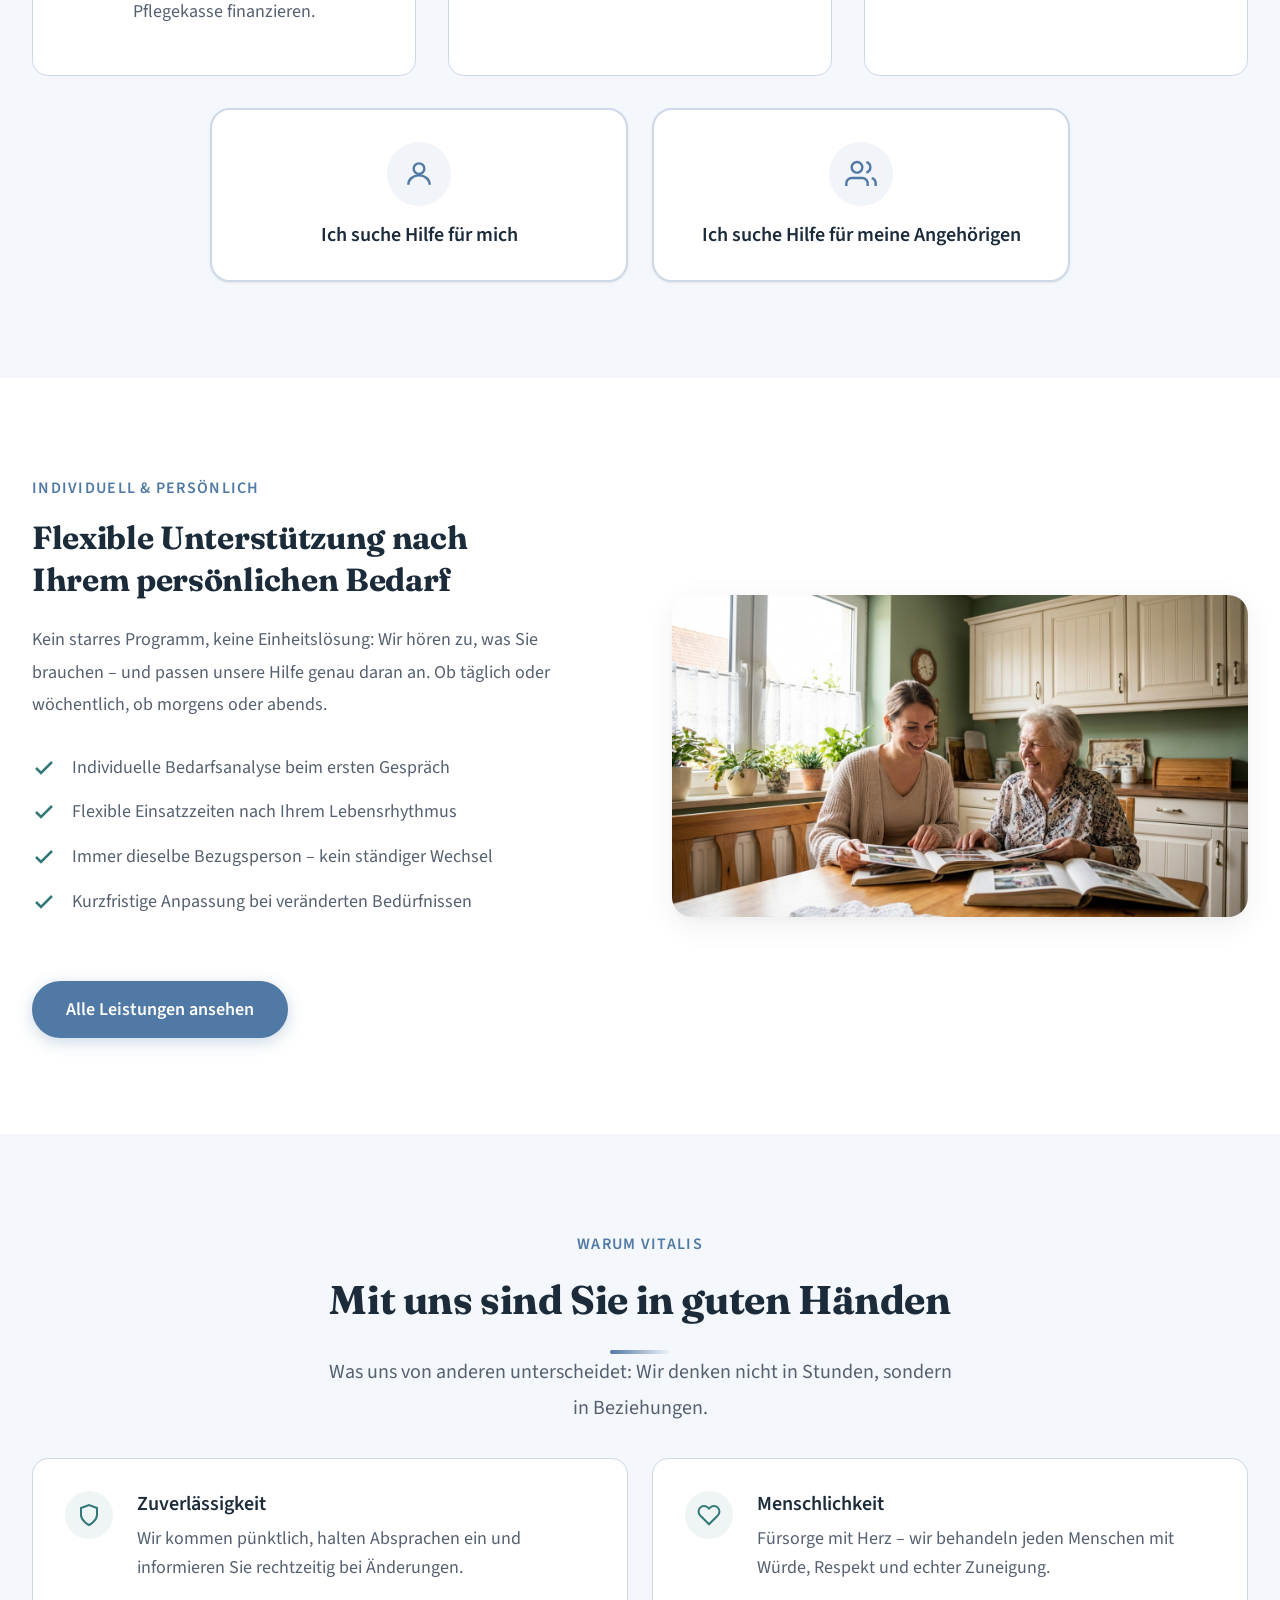
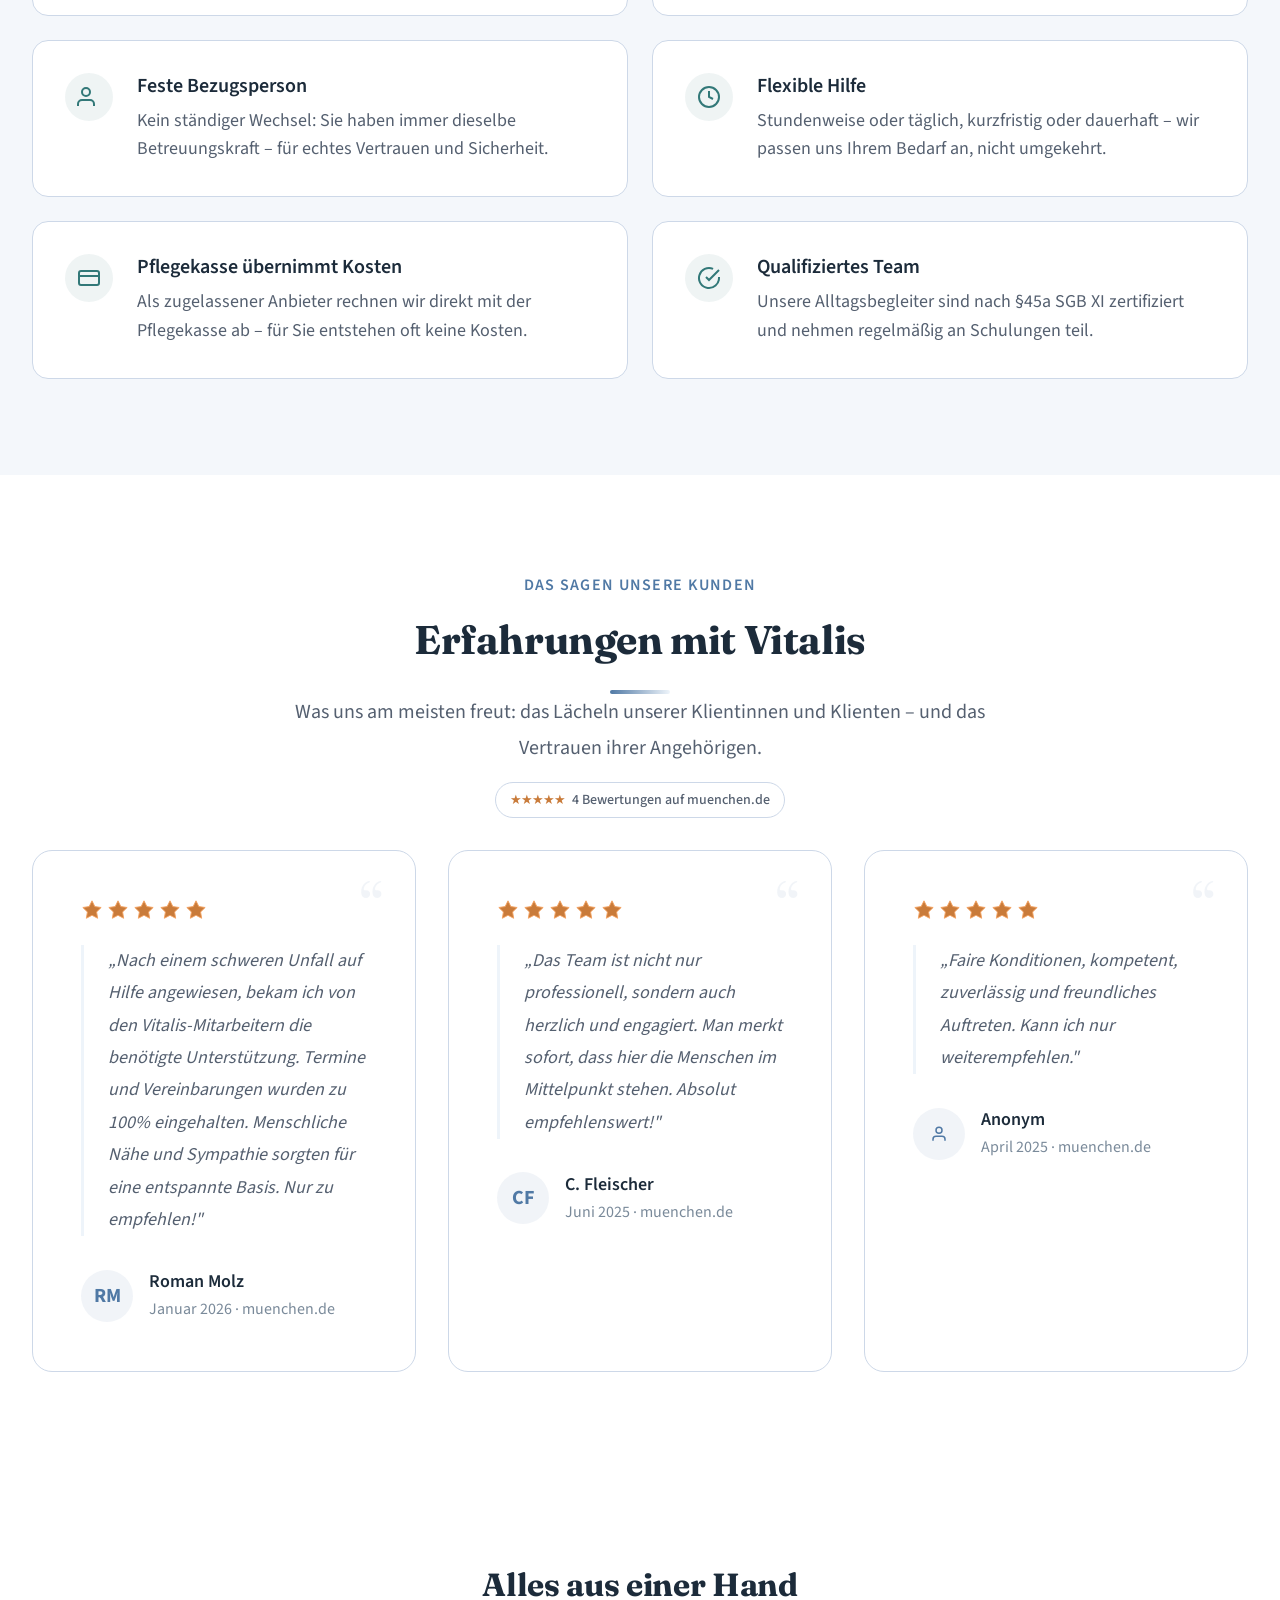
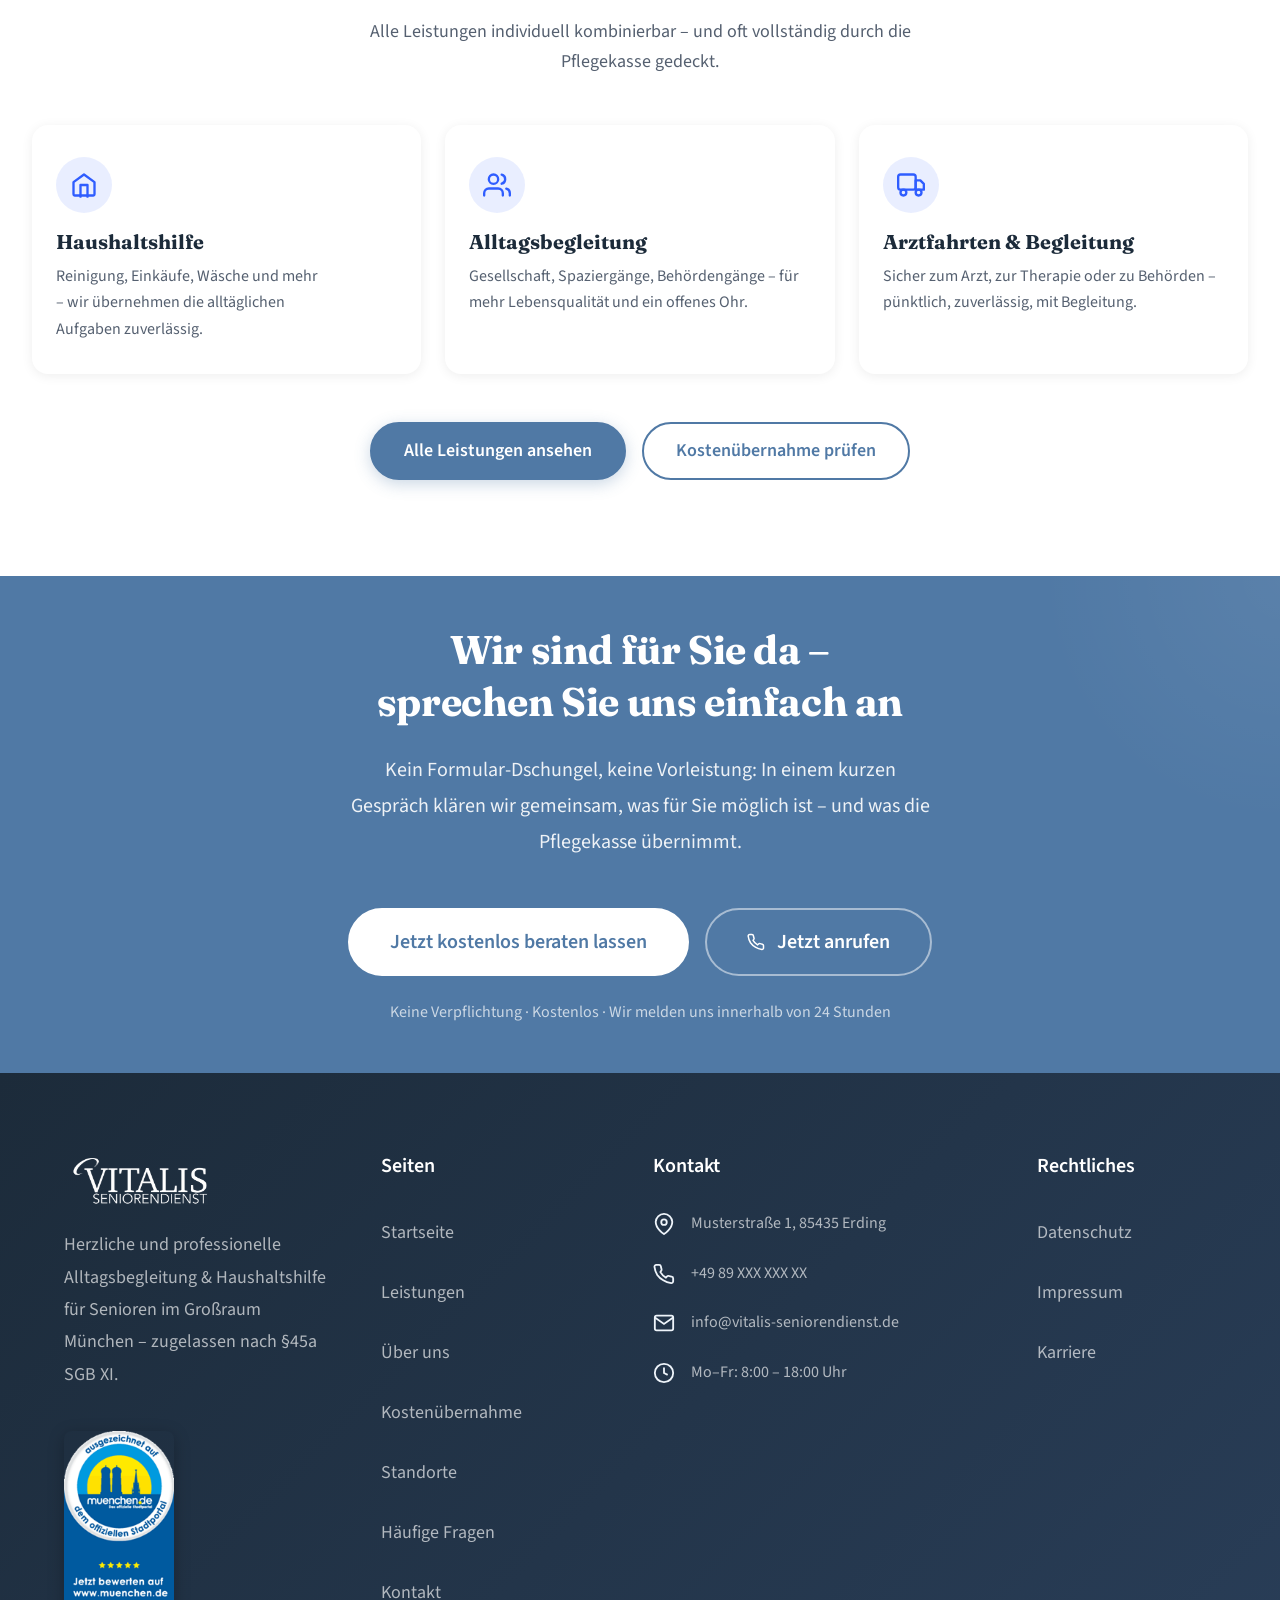
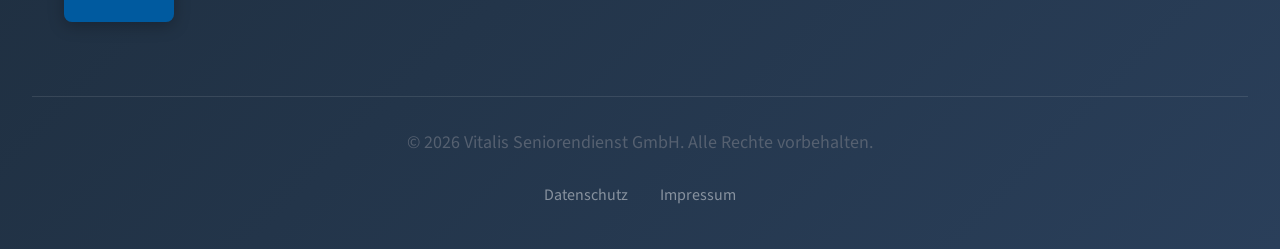
==== commit 92fa767e: "INT-215 Kostentabelle-Umbau + leistungen.html $10K + globaler Font-Tausch INT-215 (kostenuebernahme." ====
--- a/index.html
+++ b/index.html
@@ -7,7 +7,7 @@
   <meta name="description" content="Vitalis Seniorendienst GmbH – zugelassener Anbieter nach §45a SGB XI. Alltagsbegleitung, Haushaltshilfe und Seniorenbetreuung im Raum München. Kostenübernahme durch Pflegekasse möglich." />
   <meta name="keywords" content="Haushaltshilfe Senioren München, Alltagsbegleitung Erding, Seniorenbetreuung Pflegekasse, §45a SGB XI" />
   <!-- Performance: DNS Prefetch für externe Ressourcen --><link rel="dns-prefetch" href="https://sorglos-pflege.de" />  <!-- CSS kritisch inline-priorisieren -->
-  <link rel="preload" href="css/main.css" as="style" />  <link rel="preload" href="assets/fonts/inter-latin.woff2" as="font" type="font/woff2" crossorigin />
+  <link rel="preload" href="css/main.css" as="style" />  <link rel="preload" href="assets/fonts/source-sans-3-latin.woff2" as="font" type="font/woff2" crossorigin />
   <link rel="stylesheet" href="css/main.css" />
   <link rel="stylesheet" href="css/components.css" />
   <link rel="stylesheet" href="css/responsive.css" />
--- a/css/main.css
+++ b/css/main.css
@@ -4,36 +4,38 @@
    ======================================== */
 
 /* --- Self-hosted Fonts (DSGVO-konform, kein Google-CDN) --- */
+/* Body: Source Sans 3 (variable 400–700) – humanistischer Sans, senior-lesbar, self-hosted (DSGVO, INT-205) */
 @font-face {
-  font-family: 'Inter';
+  font-family: 'Source Sans 3';
   font-style: normal;
   font-weight: 400 700;
   font-display: swap;
-  src: url('../assets/fonts/inter-latin-ext.woff2') format('woff2');
+  src: url('../assets/fonts/source-sans-3-latin-ext.woff2') format('woff2');
   unicode-range: U+0100-02BA, U+02BD-02C5, U+02C7-02CC, U+02CE-02D7, U+02DD-02FF, U+0304, U+0308, U+0329, U+1D00-1DBF, U+1E00-1E9F, U+1EF2-1EFF, U+2020, U+20A0-20AB, U+20AD-20C0, U+2113, U+2C60-2C7F, U+A720-A7FF;
 }
 @font-face {
-  font-family: 'Inter';
+  font-family: 'Source Sans 3';
   font-style: normal;
   font-weight: 400 700;
   font-display: swap;
-  src: url('../assets/fonts/inter-latin.woff2') format('woff2');
+  src: url('../assets/fonts/source-sans-3-latin.woff2') format('woff2');
   unicode-range: U+0000-00FF, U+0131, U+0152-0153, U+02BB-02BC, U+02C6, U+02DA, U+02DC, U+0304, U+0308, U+0329, U+2000-206F, U+20AC, U+2122, U+2191, U+2193, U+2212, U+2215, U+FEFF, U+FFFD;
 }
+/* Headings: Fraunces (variable 400–900, optical sizing) – distinktive Display-Serif, self-hosted */
 @font-face {
-  font-family: 'Playfair Display';
+  font-family: 'Fraunces';
   font-style: normal;
-  font-weight: 600 700;
+  font-weight: 400 900;
   font-display: swap;
-  src: url('../assets/fonts/playfair-display-latin-ext.woff2') format('woff2');
+  src: url('../assets/fonts/fraunces-latin-ext.woff2') format('woff2');
   unicode-range: U+0100-02BA, U+02BD-02C5, U+02C7-02CC, U+02CE-02D7, U+02DD-02FF, U+0304, U+0308, U+0329, U+1D00-1DBF, U+1E00-1E9F, U+1EF2-1EFF, U+2020, U+20A0-20AB, U+20AD-20C0, U+2113, U+2C60-2C7F, U+A720-A7FF;
 }
 @font-face {
-  font-family: 'Playfair Display';
+  font-family: 'Fraunces';
   font-style: normal;
-  font-weight: 600 700;
+  font-weight: 400 900;
   font-display: swap;
-  src: url('../assets/fonts/playfair-display-latin.woff2') format('woff2');
+  src: url('../assets/fonts/fraunces-latin.woff2') format('woff2');
   unicode-range: U+0000-00FF, U+0131, U+0152-0153, U+02BB-02BC, U+02C6, U+02DA, U+02DC, U+0304, U+0308, U+0329, U+2000-206F, U+20AC, U+2122, U+2191, U+2193, U+2212, U+2215, U+FEFF, U+FFFD;
 }
 
@@ -62,8 +64,8 @@
 
   --color-danger:   #d4534a;
 
-  --font-body: 'Inter', -apple-system, BlinkMacSystemFont, 'Segoe UI', Roboto, sans-serif;
-  --font-heading: 'Playfair Display', Georgia, 'Times New Roman', serif;
+  --font-body: 'Source Sans 3', -apple-system, BlinkMacSystemFont, 'Segoe UI', sans-serif;
+  --font-heading: 'Fraunces', Georgia, 'Times New Roman', serif;
 
   --fs-xs: 0.875rem;
   --fs-sm: 1rem;
@@ -378,6 +380,10 @@
 
 .bg-section {
   background: #F4F7FB;
+}
+
+.bg-ink {
+  background: var(--ink-bg);
 }
 
 .bg-cream {
@@ -684,11 +690,14 @@
   border-radius: var(--radius-pill);
 }
 
-/* --- Animate on Scroll Base --- */
+/* --- Animate on Scroll Base ---
+   Verfeinert: kürzere Distanz + handgemachte Easing-Kurve (easeOutQuart)
+   statt uniformem 0.6s ease. Wirkt „whisper" statt AOS-Slop. */
 .fade-in {
   opacity: 0;
-  transform: translateY(24px);
-  transition: opacity 0.6s ease, transform 0.6s ease;
+  transform: translateY(16px);
+  transition: opacity 0.55s cubic-bezier(0.22, 0.61, 0.36, 1),
+              transform 0.55s cubic-bezier(0.22, 0.61, 0.36, 1);
 }
 
 .fade-in.is-visible {
@@ -698,24 +707,26 @@
 
 .fade-in-left {
   opacity: 0;
-  transform: translateX(-24px);
-  transition: opacity 0.6s ease, transform 0.6s ease;
+  transform: translate3d(-16px, 4px, 0);
+  transition: opacity 0.55s cubic-bezier(0.22, 0.61, 0.36, 1),
+              transform 0.55s cubic-bezier(0.22, 0.61, 0.36, 1);
 }
 
 .fade-in-left.is-visible {
   opacity: 1;
-  transform: translateX(0);
+  transform: translate3d(0, 0, 0);
 }
 
 .fade-in-right {
   opacity: 0;
-  transform: translateX(24px);
-  transition: opacity 0.6s ease, transform 0.6s ease;
+  transform: translate3d(16px, 4px, 0);
+  transition: opacity 0.55s cubic-bezier(0.22, 0.61, 0.36, 1),
+              transform 0.55s cubic-bezier(0.22, 0.61, 0.36, 1);
 }
 
 .fade-in-right.is-visible {
   opacity: 1;
-  transform: translateX(0);
+  transform: translate3d(0, 0, 0);
 }
 
 .scale-in {
--- a/css/main.css
+++ b/css/main.css
@@ -4,36 +4,38 @@
    ======================================== */
 
 /* --- Self-hosted Fonts (DSGVO-konform, kein Google-CDN) --- */
+/* Body: Source Sans 3 (variable 400–700) – humanistischer Sans, senior-lesbar, self-hosted (DSGVO, INT-205) */
 @font-face {
-  font-family: 'Inter';
+  font-family: 'Source Sans 3';
   font-style: normal;
   font-weight: 400 700;
   font-display: swap;
-  src: url('../assets/fonts/inter-latin-ext.woff2') format('woff2');
+  src: url('../assets/fonts/source-sans-3-latin-ext.woff2') format('woff2');
   unicode-range: U+0100-02BA, U+02BD-02C5, U+02C7-02CC, U+02CE-02D7, U+02DD-02FF, U+0304, U+0308, U+0329, U+1D00-1DBF, U+1E00-1E9F, U+1EF2-1EFF, U+2020, U+20A0-20AB, U+20AD-20C0, U+2113, U+2C60-2C7F, U+A720-A7FF;
 }
 @font-face {
-  font-family: 'Inter';
+  font-family: 'Source Sans 3';
   font-style: normal;
   font-weight: 400 700;
   font-display: swap;
-  src: url('../assets/fonts/inter-latin.woff2') format('woff2');
+  src: url('../assets/fonts/source-sans-3-latin.woff2') format('woff2');
   unicode-range: U+0000-00FF, U+0131, U+0152-0153, U+02BB-02BC, U+02C6, U+02DA, U+02DC, U+0304, U+0308, U+0329, U+2000-206F, U+20AC, U+2122, U+2191, U+2193, U+2212, U+2215, U+FEFF, U+FFFD;
 }
+/* Headings: Fraunces (variable 400–900, optical sizing) – distinktive Display-Serif, self-hosted */
 @font-face {
-  font-family: 'Playfair Display';
+  font-family: 'Fraunces';
   font-style: normal;
-  font-weight: 600 700;
+  font-weight: 400 900;
   font-display: swap;
-  src: url('../assets/fonts/playfair-display-latin-ext.woff2') format('woff2');
+  src: url('../assets/fonts/fraunces-latin-ext.woff2') format('woff2');
   unicode-range: U+0100-02BA, U+02BD-02C5, U+02C7-02CC, U+02CE-02D7, U+02DD-02FF, U+0304, U+0308, U+0329, U+1D00-1DBF, U+1E00-1E9F, U+1EF2-1EFF, U+2020, U+20A0-20AB, U+20AD-20C0, U+2113, U+2C60-2C7F, U+A720-A7FF;
 }
 @font-face {
-  font-family: 'Playfair Display';
+  font-family: 'Fraunces';
   font-style: normal;
-  font-weight: 600 700;
+  font-weight: 400 900;
   font-display: swap;
-  src: url('../assets/fonts/playfair-display-latin.woff2') format('woff2');
+  src: url('../assets/fonts/fraunces-latin.woff2') format('woff2');
   unicode-range: U+0000-00FF, U+0131, U+0152-0153, U+02BB-02BC, U+02C6, U+02DA, U+02DC, U+0304, U+0308, U+0329, U+2000-206F, U+20AC, U+2122, U+2191, U+2193, U+2212, U+2215, U+FEFF, U+FFFD;
 }
 
@@ -62,8 +64,8 @@
 
   --color-danger:   #d4534a;
 
-  --font-body: 'Inter', -apple-system, BlinkMacSystemFont, 'Segoe UI', Roboto, sans-serif;
-  --font-heading: 'Playfair Display', Georgia, 'Times New Roman', serif;
+  --font-body: 'Source Sans 3', -apple-system, BlinkMacSystemFont, 'Segoe UI', sans-serif;
+  --font-heading: 'Fraunces', Georgia, 'Times New Roman', serif;
 
   --fs-xs: 0.875rem;
   --fs-sm: 1rem;
@@ -378,6 +380,10 @@
 
 .bg-section {
   background: #F4F7FB;
+}
+
+.bg-ink {
+  background: var(--ink-bg);
 }
 
 .bg-cream {
@@ -684,11 +690,14 @@
   border-radius: var(--radius-pill);
 }
 
-/* --- Animate on Scroll Base --- */
+/* --- Animate on Scroll Base ---
+   Verfeinert: kürzere Distanz + handgemachte Easing-Kurve (easeOutQuart)
+   statt uniformem 0.6s ease. Wirkt „whisper" statt AOS-Slop. */
 .fade-in {
   opacity: 0;
-  transform: translateY(24px);
-  transition: opacity 0.6s ease, transform 0.6s ease;
+  transform: translateY(16px);
+  transition: opacity 0.55s cubic-bezier(0.22, 0.61, 0.36, 1),
+              transform 0.55s cubic-bezier(0.22, 0.61, 0.36, 1);
 }
 
 .fade-in.is-visible {
@@ -698,24 +707,26 @@
 
 .fade-in-left {
   opacity: 0;
-  transform: translateX(-24px);
-  transition: opacity 0.6s ease, transform 0.6s ease;
+  transform: translate3d(-16px, 4px, 0);
+  transition: opacity 0.55s cubic-bezier(0.22, 0.61, 0.36, 1),
+              transform 0.55s cubic-bezier(0.22, 0.61, 0.36, 1);
 }
 
 .fade-in-left.is-visible {
   opacity: 1;
-  transform: translateX(0);
+  transform: translate3d(0, 0, 0);
 }
 
 .fade-in-right {
   opacity: 0;
-  transform: translateX(24px);
-  transition: opacity 0.6s ease, transform 0.6s ease;
+  transform: translate3d(16px, 4px, 0);
+  transition: opacity 0.55s cubic-bezier(0.22, 0.61, 0.36, 1),
+              transform 0.55s cubic-bezier(0.22, 0.61, 0.36, 1);
 }
 
 .fade-in-right.is-visible {
   opacity: 1;
-  transform: translateX(0);
+  transform: translate3d(0, 0, 0);
 }
 
 .scale-in {
--- a/css/components.css
+++ b/css/components.css
@@ -2460,6 +2460,41 @@
   border-left: 2px solid var(--amber);
 }
 
+/* ── Gruppen-Trennzeilen (Über Vitalis abrechenbar / Weitere Kassenleistungen) ── */
+.leistungs-tabelle__group td {
+  border-left: none;
+}
+
+.leistungs-tabelle__group-head {
+  padding: var(--spacing-md) var(--spacing-2xl);
+  text-align: left;
+  font-size: var(--fs-sm);
+  font-weight: var(--fw-bold);
+  letter-spacing: 0.06em;
+  text-transform: uppercase;
+  color: var(--blue-dark);
+  background: var(--blue-ghost);
+  border-top: 1px solid var(--ink-border);
+  border-bottom: 1px solid var(--ink-border);
+}
+
+/* Inline-Link innerhalb einer Leistungsbeschreibung (Cross-Selling / Formular) */
+.leistungs-tabelle__inline-link {
+  color: var(--blue);
+  font-weight: var(--fw-semibold);
+  text-decoration: underline;
+  text-underline-offset: 2px;
+}
+
+.leistungs-tabelle__inline-link:hover {
+  color: var(--blue-dark);
+}
+
+/* CTA unter der Tabelle: „Alle Leistungen ansehen" */
+.leistungs-tabelle__alle-cta {
+  margin-top: var(--spacing-xl);
+}
+
 /* ── Betragswert ── */
 .leistungs-tabelle__wert {
   display: block;
